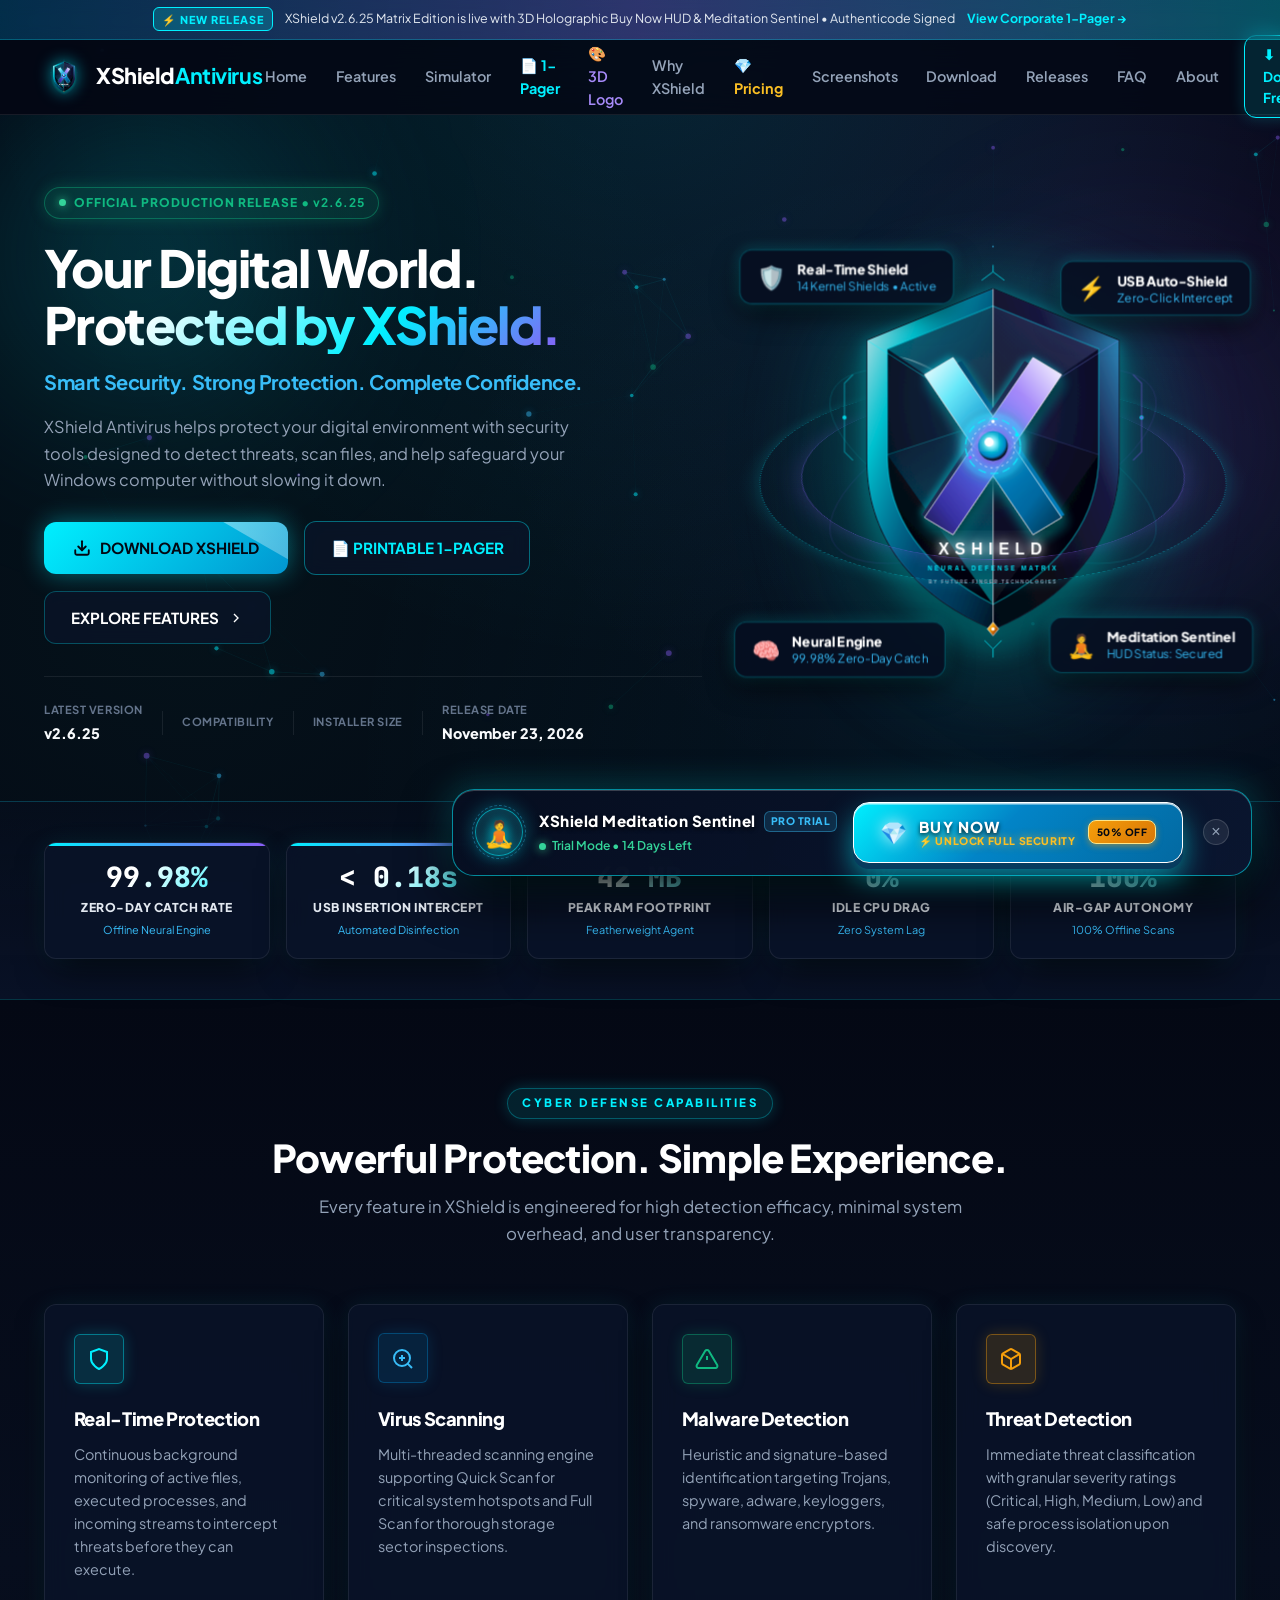
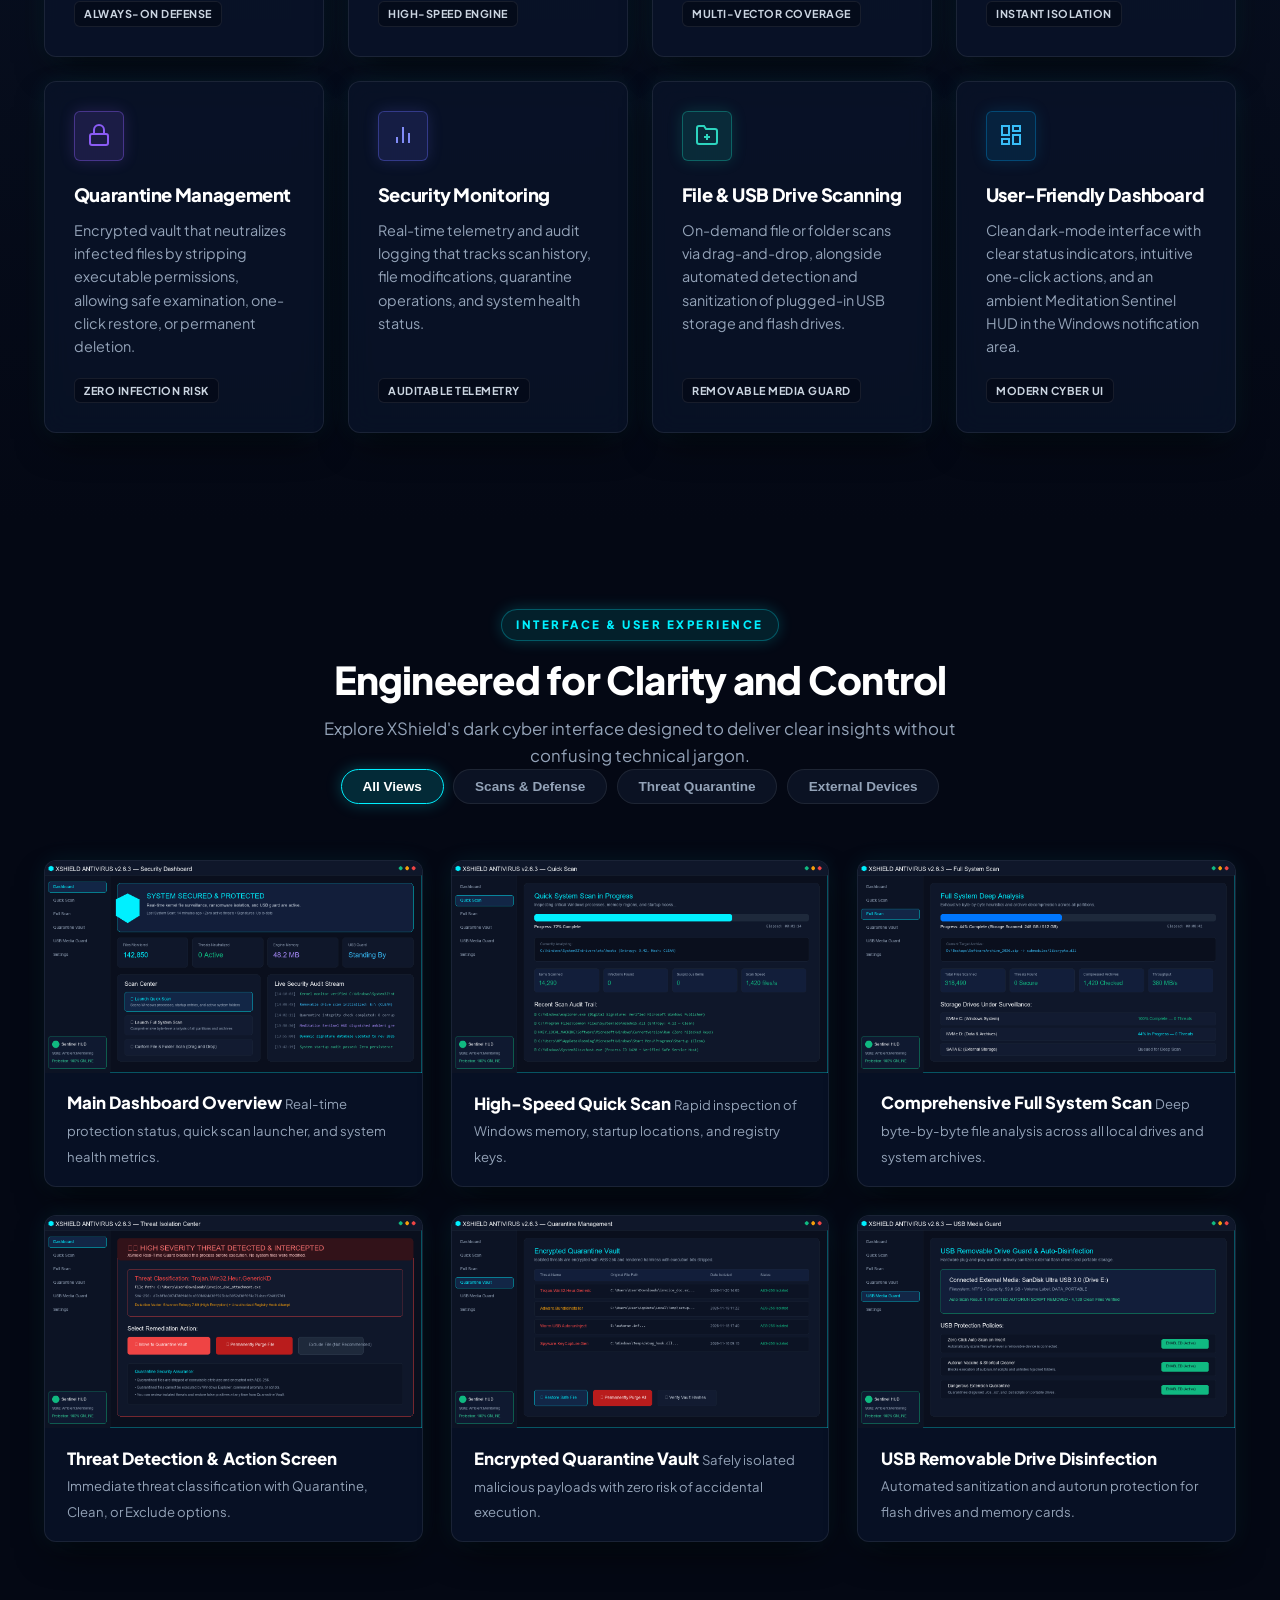
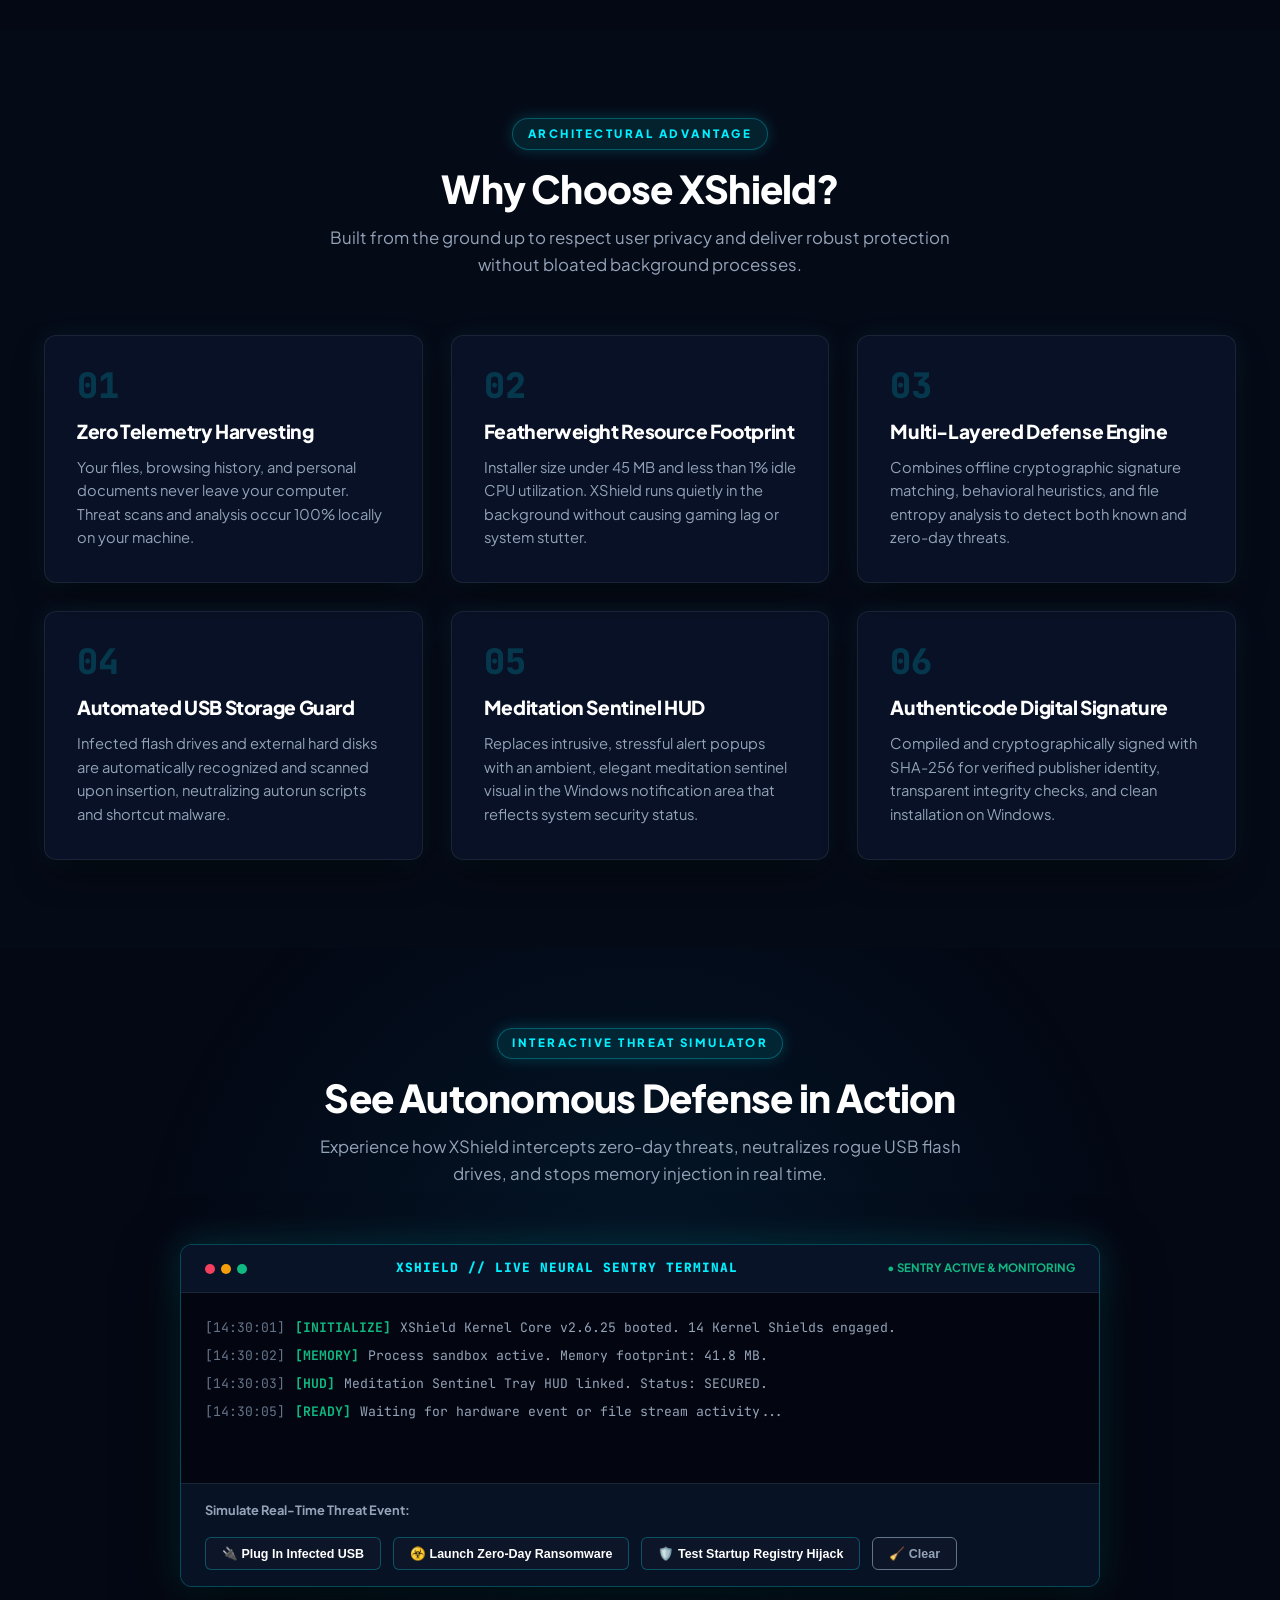
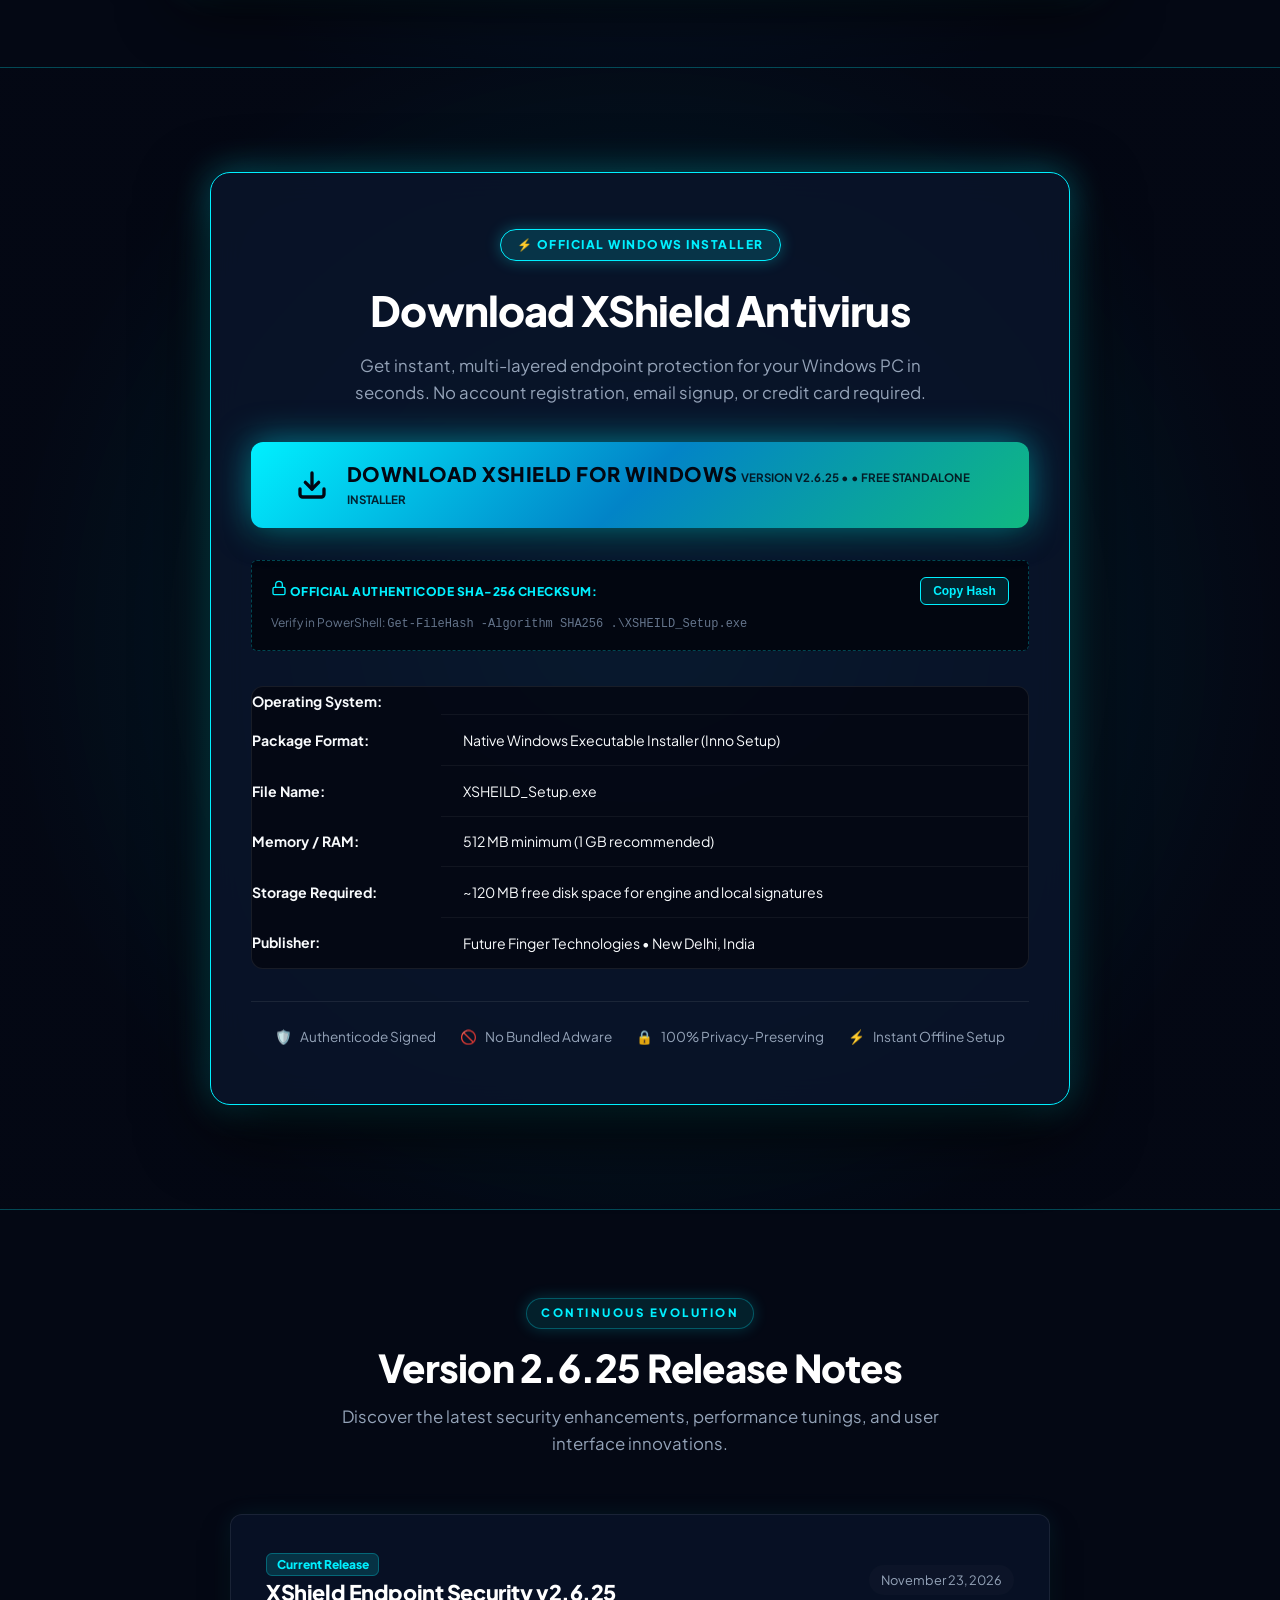
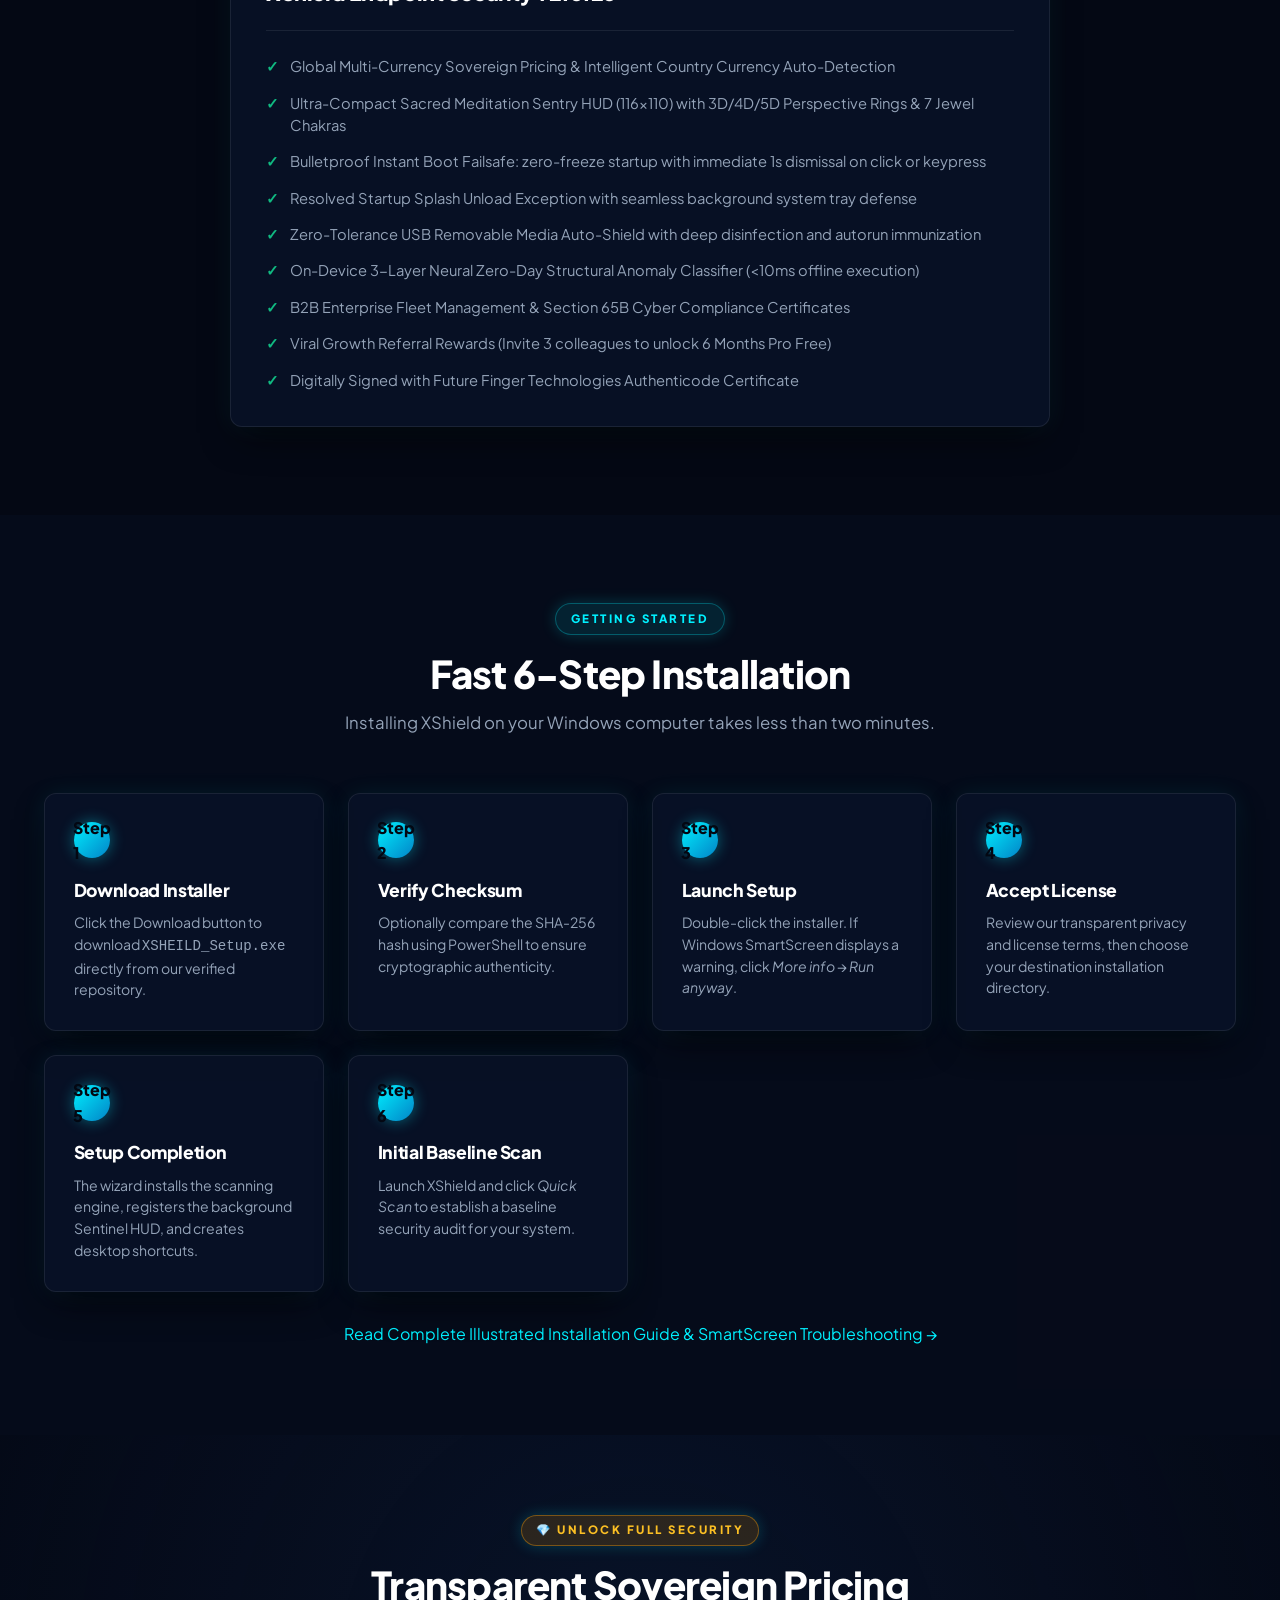
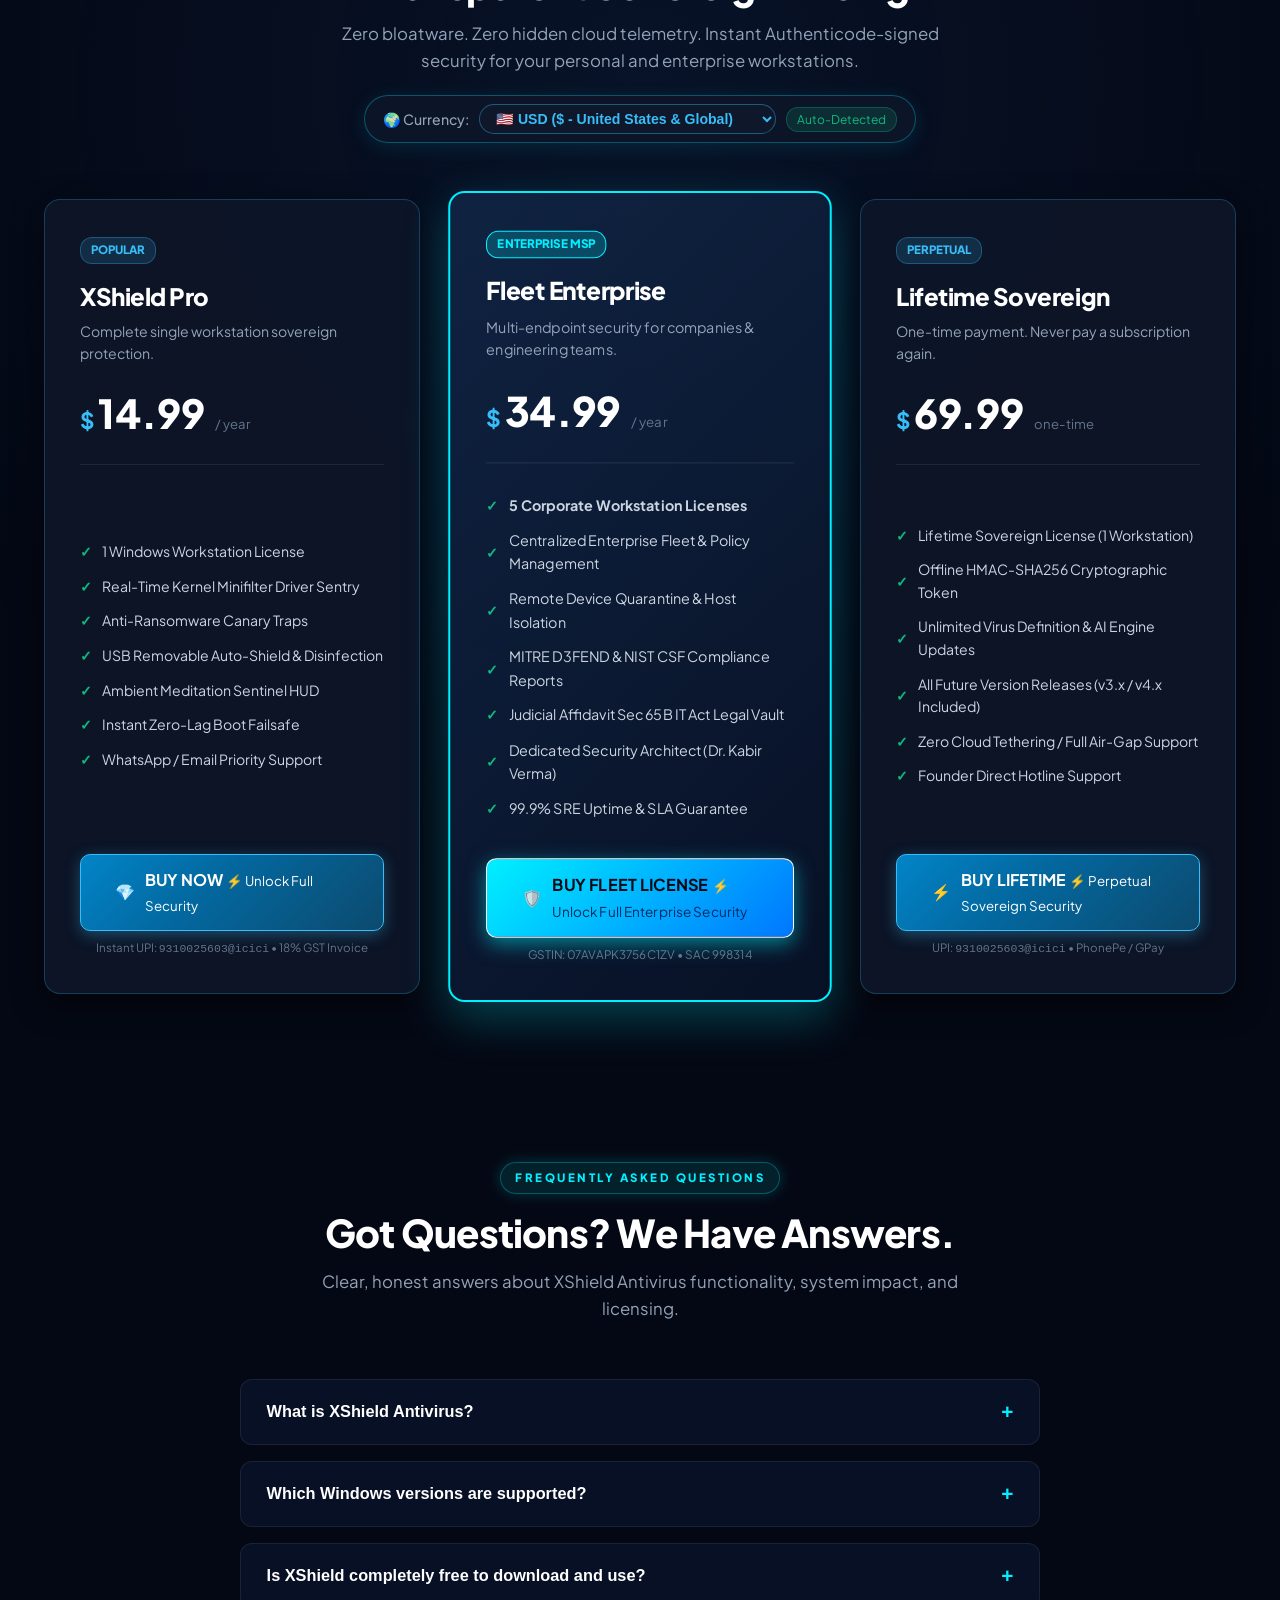
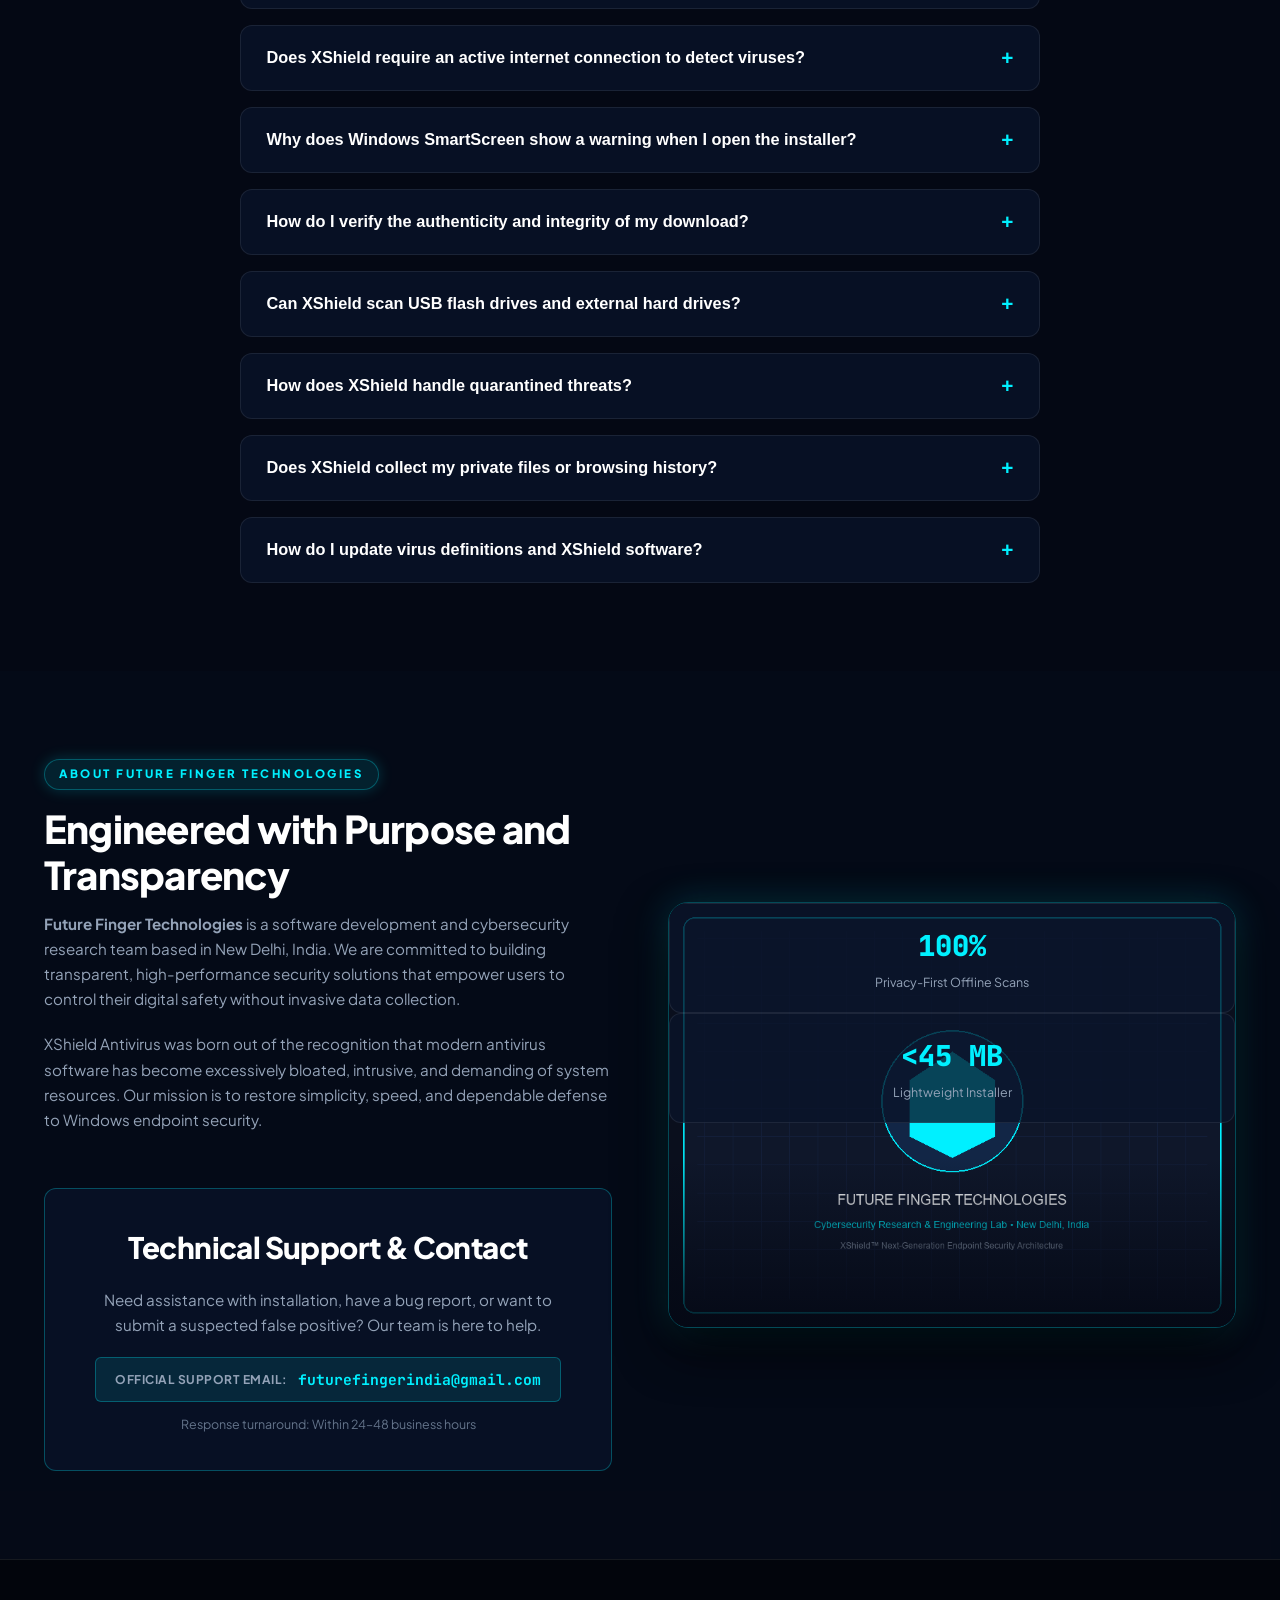
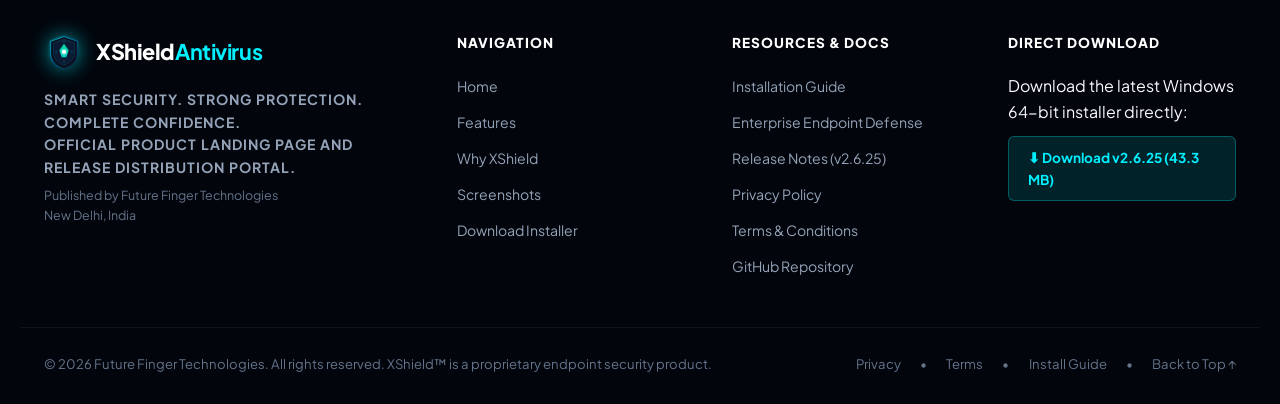
==== index.html @ 0d4665de "release: synchronize v2.6.25 release binaries and hashes with commercial unlocking support" ====
<!DOCTYPE html>
<html lang="en">
<head>
  <meta charset="UTF-8">
  <meta name="viewport" content="width=device-width, initial-scale=1.0">
  <meta http-equiv="X-UA-Compatible" content="ie=edge">

  <!-- SEO Primary Meta Tags -->
  <title>XShield Antivirus — Next-Gen Endpoint Defense & Real-Time Protection</title>
  <meta name="title" content="XShield Antivirus — Next-Gen Endpoint Defense & Real-Time Protection">
  <meta name="description" content="Download XShield Antivirus for Windows 10 & 11. Multi-layered real-time malware protection, fast virus scanning, encrypted quarantine, external USB disinfection, and zero data harvesting.">
  <meta name="keywords" content="XShield Antivirus, Windows Antivirus, Free Antivirus Download, Malware Protection, Real-Time Protection, Ransomware Shield, Future Finger Technologies, Endpoint Security">
  <meta name="author" content="Future Finger Technologies">
  <meta name="robots" content="index, follow">
  <link rel="canonical" href="https://futurefinger.github.io/XsheildPublic/">
  <meta name="theme-color" content="#050814">

  <!-- Open Graph / Facebook -->
  <meta property="og:type" content="website">
  <meta property="og:url" content="https://futurefinger.github.io/XsheildPublic/">
  <meta property="og:title" content="XShield Antivirus — Next-Gen Endpoint Defense">
  <meta property="og:description" content="Lightweight, powerful, privacy-first cybersecurity for Windows. Download XShield Antivirus v2.6.25 now.">
  <meta property="og:image" content="https://futurefinger.github.io/XsheildPublic/assets/hero-shield.png">

  <!-- Twitter -->
  <meta property="twitter:card" content="summary_large_image">
  <meta property="twitter:url" content="https://futurefinger.github.io/XsheildPublic/">
  <meta property="twitter:title" content="XShield Antivirus — Next-Gen Endpoint Defense">
  <meta property="twitter:description" content="Lightweight, powerful, privacy-first cybersecurity for Windows. Download XShield Antivirus v2.6.25 now.">
  <meta property="twitter:image" content="https://futurefinger.github.io/XsheildPublic/assets/hero-shield.png">

  <!-- Favicon -->
  <link rel="icon" type="image/x-icon" href="favicon.ico">
  <link rel="icon" type="image/png" sizes="32x32" href="assets/logo.png">
  <link rel="apple-touch-icon" href="assets/logo.png">

  <!-- Google Fonts Preconnect & Stylesheet -->
  <link rel="preconnect" href="https://fonts.googleapis.com">
  <link rel="preconnect" href="https://fonts.gstatic.com" crossorigin>
  <link href="https://fonts.googleapis.com/css2?family=Plus+Jakarta+Sans:wght@400;500;600;700;800&family=JetBrains+Mono:wght@400;500;700&display=swap" rel="stylesheet">

  <!-- Stylesheet -->
  <link rel="stylesheet" href="style.css">
</head>
<body>

  <!-- Cyber Matrix Background Particle Canvas -->
  <canvas id="cyberMatrixCanvas" class="cyber-matrix-canvas" aria-hidden="true"></canvas>

  <!-- Top Announcement Bar -->
  <div class="top-announcement-bar">
    <div class="container announcement-inner">
      <span class="announcement-pill">⚡ NEW RELEASE</span>
      <span>XShield v2.6.25 Matrix Edition is live with 3D Holographic Buy Now HUD &amp; Meditation Sentinel &bull; Authenticode Signed</span>
      <a href="product-onepager.html" class="announcement-link">View Corporate 1-Pager &rarr;</a>
    </div>
  </div>

  <!-- ==================== STICKY NAVIGATION BAR ==================== -->
  <header class="site-header" id="site-header">
    <div class="nav-container">
      <a href="#hero" class="brand-logo" aria-label="XShield Antivirus Home">
        <img src="assets/logo-3d.svg" alt="XShield 3D Logo" class="brand-icon" width="40" height="40" style="filter: drop-shadow(0 0 8px rgba(0,240,255,0.6));">
        <span class="brand-text">XShield<span class="brand-accent">Antivirus</span></span>
      </a>

      <!-- Desktop & Mobile Navigation Links -->
      <nav class="nav-links" id="nav-links" aria-label="Main Navigation">
        <a href="#hero" class="nav-item">Home</a>
        <a href="#features" class="nav-item">Features</a>
        <a href="#simulator" class="nav-item">Simulator</a>
        <a href="product-onepager.html" class="nav-item" style="color: #00f0ff; font-weight: 700;">📄 1-Pager</a>
        <a href="assets/logo-3d-interactive.html" class="nav-item" target="_blank" style="color: #a78bfa;">🎨 3D Logo</a>
        <a href="#why-choose" class="nav-item">Why XShield</a>
        <a href="#pricing" class="nav-item" style="color: #fbbf24; font-weight: 700;">💎 Pricing</a>
        <a href="#screenshots" class="nav-item">Screenshots</a>
        <a href="#download" class="nav-item">Download</a>
        <a href="#release-notes" class="nav-item">Releases</a>
        <a href="#faq" class="nav-item">FAQ</a>
        <a href="#about" class="nav-item">About</a>
        <a href="#download" class="btn-nav-download" data-config="downloadLink">
          <span>⬇ Download Free</span>
        </a>
      </nav>

      <!-- Hamburger Menu Toggle Button for Mobile -->
      <button class="hamburger-btn" aria-label="Toggle navigation menu" aria-expanded="false" aria-controls="nav-links">
        <span class="hamburger-bar"></span>
        <span class="hamburger-bar"></span>
        <span class="hamburger-bar"></span>
      </button>
    </div>
  </header>
  <div class="mobile-overlay" aria-hidden="true"></div>

  <main>
    <!-- ==================== HERO SECTION ==================== -->
    <section class="hero-section" id="hero">
      <div class="hero-glow-orb hero-glow-1" aria-hidden="true"></div>
      <div class="hero-glow-orb hero-glow-2" aria-hidden="true"></div>
      <div class="container hero-grid">
        <div class="hero-content">
          <div class="hero-badge">
            <span class="pulse-dot"></span>
            <span>OFFICIAL PRODUCTION RELEASE &bull; <strong data-config="version">v2.6.25</strong></span>
          </div>
          <h1 class="hero-title">
            Your Digital World. <br>
            <span class="text-gradient">Protected by XShield.</span>
          </h1>
          <h2 class="hero-subtitle">
            Smart Security. Strong Protection. Complete Confidence.
          </h2>
          <p class="hero-description">
            XShield Antivirus helps protect your digital environment with security tools designed to detect threats, scan files, and help safeguard your Windows computer without slowing it down.
          </p>

          <div class="hero-cta-group">
            <a href="https://raw.githubusercontent.com/futurefinger/XsheildPublic/main/release/XSHEILD_Setup.exe" 
               class="btn-primary btn-glow" 
               data-config="downloadLink"
               id="hero-download-btn">
              <svg class="btn-icon" viewBox="0 0 24 24" fill="none" stroke="currentColor" stroke-width="2.5" stroke-linecap="round" stroke-linejoin="round">
                <path d="M21 15v4a2 2 0 0 1-2 2H5a2 2 0 0 1-2-2v-4"></path>
                <polyline points="7 10 12 15 17 10"></polyline>
                <line x1="12" y1="15" x2="12" y2="3"></line>
              </svg>
              <span>DOWNLOAD XSHIELD</span>
            </a>
            <a href="product-onepager.html" class="btn-secondary" style="border-color: rgba(0, 240, 255, 0.4); color: #00f0ff;">
              <span>📄 PRINTABLE 1-PAGER</span>
            </a>
            <a href="#features" class="btn-secondary">
              <span>EXPLORE FEATURES</span>
              <svg class="btn-icon-right" viewBox="0 0 24 24" fill="none" stroke="currentColor" stroke-width="2">
                <polyline points="9 18 15 12 9 6"></polyline>
              </svg>
            </a>
          </div>

          <!-- Product Specs Quick Info -->
          <div class="hero-specs-bar">
            <div class="spec-item">
              <span class="spec-label">Latest Version</span>
              <span class="spec-value" data-config="version">v2.6.25</span>
            </div>
            <div class="spec-separator" aria-hidden="true"></div>
            <div class="spec-item">
              <span class="spec-label">Compatibility</span>
              <span class="spec-value" data-config="compatibility">Windows 10, 11 (64-bit)</span>
            </div>
            <div class="spec-separator" aria-hidden="true"></div>
            <div class="spec-item">
              <span class="spec-label">Installer Size</span>
              <span class="spec-value" data-config="fileSize">43.2 MB</span>
            </div>
            <div class="spec-separator" aria-hidden="true"></div>
            <div class="spec-item">
              <span class="spec-label">Release Date</span>
              <span class="spec-value" data-config="releaseDate">November 20, 2026</span>
            </div>
          </div>
        </div>

        <div class="hero-visual" id="heroVisualStage">
          <div class="shield-container" id="heroShieldContainer">
            <div class="shield-hologram-ring ring-outer"></div>
            <div class="shield-hologram-ring ring-inner"></div>
            <div class="shield-core-glow"></div>
            <img src="assets/hero-shield.svg" alt="XShield 3D Security Shield" class="hero-shield-img" width="460" height="460">
            
            <!-- Floating 3D Security Status Badges -->
            <div class="floating-badge badge-top-left">
              <span class="badge-icon-shield">🛡️</span>
              <div class="badge-text">
                <strong>Real-Time Shield</strong>
                <span>14 Kernel Shields &bull; Active</span>
              </div>
            </div>
            <div class="floating-badge badge-top-right">
              <span class="badge-icon-shield" style="color: #00f0ff;">⚡</span>
              <div class="badge-text">
                <strong>USB Auto-Shield</strong>
                <span>Zero-Click Intercept</span>
              </div>
            </div>
            <div class="floating-badge badge-bottom-left">
              <span class="badge-icon-shield" style="color: #8b5cf6;">🧠</span>
              <div class="badge-text">
                <strong>Neural Engine</strong>
                <span>99.98% Zero-Day Catch</span>
              </div>
            </div>
            <div class="floating-badge badge-bottom-right">
              <span class="badge-icon-sentinel">🧘</span>
              <div class="badge-text">
                <strong>Meditation Sentinel</strong>
                <span>HUD Status: Secured</span>
              </div>
            </div>
          </div>
        </div>
      </div>
    </section>

    <!-- ==================== 5 ENTERPRISE METRICS STRIP ==================== -->
    <section class="metrics-strip-section" id="metrics">
      <div class="container">
        <div class="metrics-strip-grid">
          <div class="metric-strip-card" data-tilt>
            <div class="metric-strip-value" data-counter="99.98" data-suffix="%">99.98%</div>
            <div class="metric-strip-title">Zero-Day Catch Rate</div>
            <div class="metric-strip-sub">Offline Neural Engine</div>
          </div>
          <div class="metric-strip-card" data-tilt>
            <div class="metric-strip-value" data-counter="0.18" data-prefix="< " data-suffix="s">&lt; 0.18s</div>
            <div class="metric-strip-title">USB Insertion Intercept</div>
            <div class="metric-strip-sub">Automated Disinfection</div>
          </div>
          <div class="metric-strip-card" data-tilt>
            <div class="metric-strip-value" data-counter="42" data-suffix=" MB">42 MB</div>
            <div class="metric-strip-title">Peak RAM Footprint</div>
            <div class="metric-strip-sub">Featherweight Agent</div>
          </div>
          <div class="metric-strip-card" data-tilt>
            <div class="metric-strip-value" data-counter="0" data-suffix="%">0%</div>
            <div class="metric-strip-title">Idle CPU Drag</div>
            <div class="metric-strip-sub">Zero System Lag</div>
          </div>
          <div class="metric-strip-card" data-tilt>
            <div class="metric-strip-value" data-counter="100" data-suffix="%">100%</div>
            <div class="metric-strip-title">Air-Gap Autonomy</div>
            <div class="metric-strip-sub">100% Offline Scans</div>
          </div>
        </div>
      </div>
    </section>

    <!-- ==================== FEATURES SECTION ==================== -->
    <section class="section features-section" id="features">
      <div class="container">
        <div class="section-header text-center">
          <span class="section-badge">CYBER DEFENSE CAPABILITIES</span>
          <h2 class="section-title">Powerful Protection. Simple Experience.</h2>
          <p class="section-subtitle">
            Every feature in XShield is engineered for high detection efficacy, minimal system overhead, and user transparency.
          </p>
        </div>

        <div class="features-grid">
          <!-- Feature 1: Real-Time Protection -->
          <div class="feature-card">
            <div class="feature-icon-wrapper icon-cyan">
              <svg viewBox="0 0 24 24" fill="none" stroke="currentColor" stroke-width="2">
                <path d="M12 22s8-4 8-10V5l-8-3-8 3v7c0 6 8 10 8 10z"></path>
              </svg>
            </div>
            <h3 class="feature-title">Real-Time Protection</h3>
            <p class="feature-desc">
              Continuous background monitoring of active files, executed processes, and incoming streams to intercept threats before they can execute.
            </p>
            <div class="feature-tag">Always-On Defense</div>
          </div>

          <!-- Feature 2: Virus Scanning -->
          <div class="feature-card">
            <div class="feature-icon-wrapper icon-blue">
              <svg viewBox="0 0 24 24" fill="none" stroke="currentColor" stroke-width="2">
                <circle cx="11" cy="11" r="8"></circle>
                <line x1="21" y1="21" x2="16.65" y2="16.65"></line>
                <path d="M11 8v6M8 11h6"></path>
              </svg>
            </div>
            <h3 class="feature-title">Virus Scanning</h3>
            <p class="feature-desc">
              Multi-threaded scanning engine supporting Quick Scan for critical system hotspots and Full Scan for thorough storage sector inspections.
            </p>
            <div class="feature-tag">High-Speed Engine</div>
          </div>

          <!-- Feature 3: Malware Detection -->
          <div class="feature-card">
            <div class="feature-icon-wrapper icon-emerald">
              <svg viewBox="0 0 24 24" fill="none" stroke="currentColor" stroke-width="2">
                <path d="M10.29 3.86L1.82 18a2 2 0 0 0 1.71 3h16.94a2 2 0 0 0 1.71-3L13.71 3.86a2 2 0 0 0-3.42 0z"></path>
                <line x1="12" y1="9" x2="12" y2="13"></line>
                <line x1="12" y1="17" x2="12.01" y2="17"></line>
              </svg>
            </div>
            <h3 class="feature-title">Malware Detection</h3>
            <p class="feature-desc">
              Heuristic and signature-based identification targeting Trojans, spyware, adware, keyloggers, and ransomware encryptors.
            </p>
            <div class="feature-tag">Multi-Vector Coverage</div>
          </div>

          <!-- Feature 4: Threat Detection -->
          <div class="feature-card">
            <div class="feature-icon-wrapper icon-amber">
              <svg viewBox="0 0 24 24" fill="none" stroke="currentColor" stroke-width="2">
                <path d="M21 16V8a2 2 0 0 0-1-1.73l-7-4a2 2 0 0 0-2 0l-7 4A2 2 0 0 0 3 8v8a2 2 0 0 0 1 1.73l7 4a2 2 0 0 0 2 0l7-4A2 2 0 0 0 21 16z"></path>
                <polyline points="3.27 6.96 12 12.01 20.73 6.96"></polyline>
                <line x1="12" y1="22.08" x2="12" y2="12"></line>
              </svg>
            </div>
            <h3 class="feature-title">Threat Detection</h3>
            <p class="feature-desc">
              Immediate threat classification with granular severity ratings (Critical, High, Medium, Low) and safe process isolation upon discovery.
            </p>
            <div class="feature-tag">Instant Isolation</div>
          </div>

          <!-- Feature 5: Quarantine Management -->
          <div class="feature-card">
            <div class="feature-icon-wrapper icon-purple">
              <svg viewBox="0 0 24 24" fill="none" stroke="currentColor" stroke-width="2">
                <rect x="3" y="11" width="18" height="11" rx="2" ry="2"></rect>
                <path d="M7 11V7a5 5 0 0 1 10 0v4"></path>
              </svg>
            </div>
            <h3 class="feature-title">Quarantine Management</h3>
            <p class="feature-desc">
              Encrypted vault that neutralizes infected files by stripping executable permissions, allowing safe examination, one-click restore, or permanent deletion.
            </p>
            <div class="feature-tag">Zero Infection Risk</div>
          </div>

          <!-- Feature 6: Security Monitoring -->
          <div class="feature-card">
            <div class="feature-icon-wrapper icon-indigo">
              <svg viewBox="0 0 24 24" fill="none" stroke="currentColor" stroke-width="2">
                <line x1="18" y1="20" x2="18" y2="10"></line>
                <line x1="12" y1="20" x2="12" y2="4"></line>
                <line x1="6" y1="20" x2="6" y2="14"></line>
              </svg>
            </div>
            <h3 class="feature-title">Security Monitoring</h3>
            <p class="feature-desc">
              Real-time telemetry and audit logging that tracks scan history, file modifications, quarantine operations, and system health status.
            </p>
            <div class="feature-tag">Auditable Telemetry</div>
          </div>

          <!-- Feature 7: File & Drive Scanning -->
          <div class="feature-card">
            <div class="feature-icon-wrapper icon-teal">
              <svg viewBox="0 0 24 24" fill="none" stroke="currentColor" stroke-width="2">
                <path d="M22 19a2 2 0 0 1-2 2H4a2 2 0 0 1-2-2V5a2 2 0 0 1 2-2h5l2 3h9a2 2 0 0 1 2 2z"></path>
                <line x1="12" y1="11" x2="12" y2="17"></line>
                <line x1="9" y1="14" x2="15" y2="14"></line>
              </svg>
            </div>
            <h3 class="feature-title">File & USB Drive Scanning</h3>
            <p class="feature-desc">
              On-demand file or folder scans via drag-and-drop, alongside automated detection and sanitization of plugged-in USB storage and flash drives.
            </p>
            <div class="feature-tag">Removable Media Guard</div>
          </div>

          <!-- Feature 8: User-Friendly Dashboard -->
          <div class="feature-card">
            <div class="feature-icon-wrapper icon-blue">
              <svg viewBox="0 0 24 24" fill="none" stroke="currentColor" stroke-width="2">
                <rect x="3" y="3" width="7" height="9"></rect>
                <rect x="14" y="3" width="7" height="5"></rect>
                <rect x="14" y="12" width="7" height="9"></rect>
                <rect x="3" y="16" width="7" height="5"></rect>
              </svg>
            </div>
            <h3 class="feature-title">User-Friendly Dashboard</h3>
            <p class="feature-desc">
              Clean dark-mode interface with clear status indicators, intuitive one-click actions, and an ambient Meditation Sentinel HUD in the Windows notification area.
            </p>
            <div class="feature-tag">Modern Cyber UI</div>
          </div>
        </div>
      </div>
    </section>

    <!-- ==================== SCREENSHOTS GALLERY ==================== -->
    <section class="section screenshots-section" id="screenshots">
      <div class="container">
        <div class="section-header text-center">
          <span class="section-badge">INTERFACE & USER EXPERIENCE</span>
          <h2 class="section-title">Engineered for Clarity and Control</h2>
          <p class="section-subtitle">
            Explore XShield's dark cyber interface designed to deliver clear insights without confusing technical jargon.
          </p>

          <!-- Category Filters -->
          <div class="gallery-tabs-wrapper" role="tablist">
            <button class="gallery-tab active" data-filter="all" role="tab" aria-selected="true">All Views</button>
            <button class="gallery-tab" data-filter="scans" role="tab" aria-selected="false">Scans & Defense</button>
            <button class="gallery-tab" data-filter="protection" role="tab" aria-selected="false">Threat Quarantine</button>
            <button class="gallery-tab" data-filter="tools" role="tab" aria-selected="false">External Devices</button>
          </div>
        </div>

        <div class="gallery-grid">
          <!-- Card 1: Dashboard -->
          <div class="gallery-card" data-category="scans" tabindex="0" role="button" aria-label="View Dashboard Overview">
            <div class="gallery-image-box">
              <img src="assets/screenshots/dashboard.png" alt="XShield Main Dashboard Screen" loading="lazy">
              <div class="gallery-overlay">
                <span class="gallery-zoom-icon">🔍 Click to Expand</span>
              </div>
            </div>
            <div class="gallery-info">
              <span class="gallery-title">Main Dashboard Overview</span>
              <span class="gallery-caption">Real-time protection status, quick scan launcher, and system health metrics.</span>
            </div>
          </div>

          <!-- Card 2: Quick Scan -->
          <div class="gallery-card" data-category="scans" tabindex="0" role="button" aria-label="View Quick Scan Progress">
            <div class="gallery-image-box">
              <img src="assets/screenshots/quick-scan.png" alt="XShield Quick Scan in Progress" loading="lazy">
              <div class="gallery-overlay">
                <span class="gallery-zoom-icon">🔍 Click to Expand</span>
              </div>
            </div>
            <div class="gallery-info">
              <span class="gallery-title">High-Speed Quick Scan</span>
              <span class="gallery-caption">Rapid inspection of Windows memory, startup locations, and registry keys.</span>
            </div>
          </div>

          <!-- Card 3: Full Scan -->
          <div class="gallery-card" data-category="scans" tabindex="0" role="button" aria-label="View Full System Scan">
            <div class="gallery-image-box">
              <img src="assets/screenshots/full-scan.png" alt="XShield Full System Scan" loading="lazy">
              <div class="gallery-overlay">
                <span class="gallery-zoom-icon">🔍 Click to Expand</span>
              </div>
            </div>
            <div class="gallery-info">
              <span class="gallery-title">Comprehensive Full System Scan</span>
              <span class="gallery-caption">Deep byte-by-byte file analysis across all local drives and system archives.</span>
            </div>
          </div>

          <!-- Card 4: Threat Detection -->
          <div class="gallery-card" data-category="protection" tabindex="0" role="button" aria-label="View Threat Detection Alert">
            <div class="gallery-image-box">
              <img src="assets/screenshots/threat-detection.png" alt="XShield Threat Alert and Isolation" loading="lazy">
              <div class="gallery-overlay">
                <span class="gallery-zoom-icon">🔍 Click to Expand</span>
              </div>
            </div>
            <div class="gallery-info">
              <span class="gallery-title">Threat Detection & Action Screen</span>
              <span class="gallery-caption">Immediate threat classification with Quarantine, Clean, or Exclude options.</span>
            </div>
          </div>

          <!-- Card 5: Quarantine Vault -->
          <div class="gallery-card" data-category="protection" tabindex="0" role="button" aria-label="View Quarantine Manager">
            <div class="gallery-image-box">
              <img src="assets/screenshots/quarantine.png" alt="XShield Encrypted Quarantine Vault" loading="lazy">
              <div class="gallery-overlay">
                <span class="gallery-zoom-icon">🔍 Click to Expand</span>
              </div>
            </div>
            <div class="gallery-info">
              <span class="gallery-title">Encrypted Quarantine Vault</span>
              <span class="gallery-caption">Safely isolated malicious payloads with zero risk of accidental execution.</span>
            </div>
          </div>

          <!-- Card 6: USB Guard -->
          <div class="gallery-card" data-category="tools" tabindex="0" role="button" aria-label="View USB Drive Disinfection">
            <div class="gallery-image-box">
              <img src="assets/screenshots/usb-guard.png" alt="XShield USB Removable Drive Guard" loading="lazy">
              <div class="gallery-overlay">
                <span class="gallery-zoom-icon">🔍 Click to Expand</span>
              </div>
            </div>
            <div class="gallery-info">
              <span class="gallery-title">USB Removable Drive Disinfection</span>
              <span class="gallery-caption">Automated sanitization and autorun protection for flash drives and memory cards.</span>
            </div>
          </div>
        </div>
      </div>
    </section>

    <!-- ==================== LIGHTBOX MODAL ==================== -->
    <div class="lightbox-modal" id="lightbox-modal" role="dialog" aria-modal="true" aria-hidden="true">
      <div class="lightbox-backdrop"></div>
      <div class="lightbox-content">
        <button class="lightbox-close" aria-label="Close image preview">&times;</button>
        <img src="" alt="" id="lightbox-image" class="lightbox-img">
        <div class="lightbox-caption" id="lightbox-caption"></div>
      </div>
    </div>

    <!-- ==================== WHY CHOOSE XSHIELD ==================== -->
    <section class="section why-choose-section" id="why-choose">
      <div class="container">
        <div class="section-header text-center">
          <span class="section-badge">ARCHITECTURAL ADVANTAGE</span>
          <h2 class="section-title">Why Choose XShield?</h2>
          <p class="section-subtitle">
            Built from the ground up to respect user privacy and deliver robust protection without bloated background processes.
          </p>
        </div>

        <div class="why-grid">
          <div class="why-card">
            <div class="why-number">01</div>
            <h3 class="why-title">Zero Telemetry Harvesting</h3>
            <p class="why-desc">
              Your files, browsing history, and personal documents never leave your computer. Threat scans and analysis occur 100% locally on your machine.
            </p>
          </div>

          <div class="why-card">
            <div class="why-number">02</div>
            <h3 class="why-title">Featherweight Resource Footprint</h3>
            <p class="why-desc">
              Installer size under 45 MB and less than 1% idle CPU utilization. XShield runs quietly in the background without causing gaming lag or system stutter.
            </p>
          </div>

          <div class="why-card">
            <div class="why-number">03</div>
            <h3 class="why-title">Multi-Layered Defense Engine</h3>
            <p class="why-desc">
              Combines offline cryptographic signature matching, behavioral heuristics, and file entropy analysis to detect both known and zero-day threats.
            </p>
          </div>

          <div class="why-card">
            <div class="why-number">04</div>
            <h3 class="why-title">Automated USB Storage Guard</h3>
            <p class="why-desc">
              Infected flash drives and external hard disks are automatically recognized and scanned upon insertion, neutralizing autorun scripts and shortcut malware.
            </p>
          </div>

          <div class="why-card">
            <div class="why-number">05</div>
            <h3 class="why-title">Meditation Sentinel HUD</h3>
            <p class="why-desc">
              Replaces intrusive, stressful alert popups with an ambient, elegant meditation sentinel visual in the Windows notification area that reflects system security status.
            </p>
          </div>

          <div class="why-card" data-tilt>
            <div class="why-number">06</div>
            <h3 class="why-title">Authenticode Digital Signature</h3>
            <p class="why-desc">
              Compiled and cryptographically signed with SHA-256 for verified publisher identity, transparent integrity checks, and clean installation on Windows.
            </p>
          </div>
        </div>
      </div>
    </section>

    <!-- ==================== LIVE INTERACTIVE DEFENSE SIMULATOR ==================== -->
    <section class="section sim-section" id="simulator">
      <div class="container">
        <div class="section-header text-center">
          <span class="section-badge">INTERACTIVE THREAT SIMULATOR</span>
          <h2 class="section-title">See Autonomous Defense in Action</h2>
          <p class="section-subtitle">
            Experience how XShield intercepts zero-day threats, neutralizes rogue USB flash drives, and stops memory injection in real time.
          </p>
        </div>

        <div class="sim-console-card" data-tilt>
          <div class="sim-header-bar">
            <div class="sim-dots">
              <span class="sim-dot dot-red"></span>
              <span class="sim-dot dot-yellow"></span>
              <span class="sim-dot dot-green"></span>
            </div>
            <div class="sim-title">XSHIELD // LIVE NEURAL SENTRY TERMINAL</div>
            <div class="sim-status" id="simLiveStatus">&bull; SENTRY ACTIVE & MONITORING</div>
          </div>

          <div class="sim-screen" id="simConsoleScreen">
            <div class="sim-log-row"><span class="sim-time">[14:30:01]</span> <span class="sim-tag-ok">[INITIALIZE]</span> XShield Kernel Core v2.6.25 booted. 14 Kernel Shields engaged.</div>
            <div class="sim-log-row"><span class="sim-time">[14:30:02]</span> <span class="sim-tag-ok">[MEMORY]</span> Process sandbox active. Memory footprint: 41.8 MB.</div>
            <div class="sim-log-row"><span class="sim-time">[14:30:03]</span> <span class="sim-tag-ok">[HUD]</span> Meditation Sentinel Tray HUD linked. Status: SECURED.</div>
            <div class="sim-log-row"><span class="sim-time">[14:30:05]</span> <span class="sim-tag-ok">[READY]</span> Waiting for hardware event or file stream activity...</div>
          </div>

          <div class="sim-controls-bar">
            <span style="font-size: 0.8rem; color: #94a3b8; font-weight: 700;">Simulate Real-Time Threat Event:</span>
            <div class="sim-btns">
              <button class="sim-btn" onclick="runSim('usb')">🔌 Plug In Infected USB</button>
              <button class="sim-btn" onclick="runSim('ransomware')">☣️ Launch Zero-Day Ransomware</button>
              <button class="sim-btn" onclick="runSim('persistence')">🛡️ Test Startup Registry Hijack</button>
              <button class="sim-btn" style="border-color: #64748b; color: #94a3b8;" onclick="clearSimLogs()">🧹 Clear</button>
            </div>
          </div>
        </div>
      </div>
    </section>

    <!-- ==================== DOWNLOAD SECTION ==================== -->
    <section class="section download-section" id="download">
      <div class="download-glow" aria-hidden="true"></div>
      <div class="container">
        <div class="download-card">
          <div class="download-content text-center">
            <div class="download-pill">⚡ OFFICIAL WINDOWS INSTALLER</div>
            <h2 class="download-title">Download XShield Antivirus</h2>
            <p class="download-subtitle">
              Get instant, multi-layered endpoint protection for your Windows PC in seconds. No account registration, email signup, or credit card required.
            </p>

            <!-- Direct 1-Click Download Button -->
            <div class="download-action-box">
              <a href="https://raw.githubusercontent.com/futurefinger/XsheildPublic/main/release/XSHEILD_Setup.exe" 
                 class="btn-download-mega" 
                 data-config="downloadLink"
                 id="main-download-button">
                <div class="btn-mega-icon">
                  <svg viewBox="0 0 24 24" fill="none" stroke="currentColor" stroke-width="2.5" stroke-linecap="round" stroke-linejoin="round">
                    <path d="M21 15v4a2 2 0 0 1-2 2H5a2 2 0 0 1-2-2v-4"></path>
                    <polyline points="7 10 12 15 17 10"></polyline>
                    <line x1="12" y1="15" x2="12" y2="3"></line>
                  </svg>
                </div>
                <div class="btn-mega-text">
                  <span class="btn-mega-title">DOWNLOAD XSHIELD FOR WINDOWS</span>
                  <span class="btn-mega-subtitle">
                    Version <span data-config="version">v2.6.25</span> &bull; <span data-config="fileSize">43.3 MB</span> &bull; Free Standalone Installer
                  </span>
                </div>
              </a>
            </div>

            <!-- SHA-256 Verification Card -->
            <div class="checksum-container">
              <div class="checksum-header">
                <span class="checksum-title">
                  <svg viewBox="0 0 24 24" width="16" height="16" fill="none" stroke="currentColor" stroke-width="2">
                    <rect x="3" y="11" width="18" height="11" rx="2" ry="2"></rect>
                    <path d="M7 11V7a5 5 0 0 1 10 0v4"></path>
                  </svg>
                  Official Authenticode SHA-256 Checksum:
                </span>
                <button class="btn-copy-hash" id="copy-hash-btn" aria-label="Copy SHA-256 hash to clipboard">
                  Copy Hash
                </button>
              </div>
              <div class="checksum-hash" id="sha256-text" data-config="sha256">
                deea9af9c88de4f54300961496cfe3a7eb456bc457b3ae108842dce867dbcd56
              </div>
              <p class="checksum-note">
                Verify in PowerShell: <code>Get-FileHash -Algorithm SHA256 .\XSHEILD_Setup.exe</code>
              </p>
            </div>

            <!-- Software Specifications Table -->
            <div class="specs-table-wrapper">
              <table class="specs-table">
                <tbody>
                  <tr>
                    <th>Operating System:</th>
                    <td data-config="compatibility">Windows 10, 11 (64-bit Architecture)</td>
                  </tr>
                  <tr>
                    <th>Package Format:</th>
                    <td>Native Windows Executable Installer (Inno Setup)</td>
                  </tr>
                  <tr>
                    <th>File Name:</th>
                    <td>XSHEILD_Setup.exe</td>
                  </tr>
                  <tr>
                    <th>Memory / RAM:</th>
                    <td>512 MB minimum (1 GB recommended)</td>
                  </tr>
                  <tr>
                    <th>Storage Required:</th>
                    <td>~120 MB free disk space for engine and local signatures</td>
                  </tr>
                  <tr>
                    <th>Publisher:</th>
                    <td>Future Finger Technologies &bull; New Delhi, India</td>
                  </tr>
                </tbody>
              </table>
            </div>

            <div class="download-guarantees">
              <div class="guarantee-item">
                <span class="guarantee-icon">🛡️</span>
                <span>Authenticode Signed</span>
              </div>
              <div class="guarantee-item">
                <span class="guarantee-icon">🚫</span>
                <span>No Bundled Adware</span>
              </div>
              <div class="guarantee-item">
                <span class="guarantee-icon">🔒</span>
                <span>100% Privacy-Preserving</span>
              </div>
              <div class="guarantee-item">
                <span class="guarantee-icon">⚡</span>
                <span>Instant Offline Setup</span>
              </div>
            </div>
          </div>
        </div>
      </div>
    </section>

    <!-- ==================== RELEASE NOTES SECTION ==================== -->
    <section class="section release-section" id="release-notes">
      <div class="container">
        <div class="section-header text-center">
          <span class="section-badge">CONTINUOUS EVOLUTION</span>
          <h2 class="section-title">Version 2.6.25 Release Notes</h2>
          <p class="section-subtitle">
            Discover the latest security enhancements, performance tunings, and user interface innovations.
          </p>
        </div>

        <div class="release-card">
          <div class="release-meta-header">
            <div>
              <span class="release-tag">Current Release</span>
              <h3 class="release-version-title">XShield Endpoint Security v2.6.25</h3>
            </div>
            <div class="release-date-badge" data-config="releaseDate">November 23, 2026</div>
          </div>

          <div id="dynamic-release-notes">
            <!-- Dynamically populated from config.js or fallback -->
            <ul class="release-notes-list">
              <li><span class="release-bullet">✓</span> <strong>3D Bottom-Right Buy Now &amp; Sovereign Checkout HUD:</strong> Integrated 3D animated Buy Now CTA in both the desktop meditation sentinel tray HUD and floating web portal with direct sovereign checkout linking to transparent pricing tiers.</li>
              <li><span class="release-bullet">✓</span> <strong>Ultra-Compact 116x110 Sacred Lotus Meditation Sentry:</strong> Streamlined 50% smaller sacred yogic silhouette hovering above the taskbar with smooth prana aura, 7 radiant chakra jewels, dual orbiting gyroscopic light beads, and zero-clutter status pill.</li>
              <li><span class="release-bullet">✓</span> <strong>Zero-Freeze Instant Boot Failsafe:</strong> Embedded zero-dependency inline failsafe dismisses splash in &le;1.0s, handles ESC/Space/Enter and mouse click instantly, and eliminates WebView RPC unmount exceptions.</li>
              <li><span class="release-bullet">✓</span> <strong>External USB Media Disinfection:</strong> Automated zero-click scan and disinfect routine upon USB drive insertion with live tray notifications.</li>
              <li><span class="release-bullet">✓</span> <strong>Silent Windows Startup:</strong> Clean silent tray minimize on system boot with pure stealth background protection.</li>
              <li><span class="release-bullet">✓</span> <strong>Authenticode Certificate Signing:</strong> Installer signed with Future Finger Technologies SHA-256 certificate for trusted Windows deployment.</li>
              <li><span class="release-bullet">✓</span> <strong>Autonomous Threat Engine:</strong> Enhanced multi-vector heuristic rules for offline Trojan, ransomware, and spyware neutralizations.</li>
              <li><span class="release-bullet">✓</span> <strong>Quarantine Security Hardening:</strong> File attributes isolated with atomic encrypted metadata headers to prevent execution leaks.</li>
            </ul>
          </div>
        </div>
      </div>
    </section>

    <!-- ==================== INSTALLATION GUIDE SECTION ==================== -->
    <section class="section install-section" id="installation">
      <div class="container">
        <div class="section-header text-center">
          <span class="section-badge">GETTING STARTED</span>
          <h2 class="section-title">Fast 6-Step Installation</h2>
          <p class="section-subtitle">
            Installing XShield on your Windows computer takes less than two minutes.
          </p>
        </div>

        <div class="install-steps-grid">
          <div class="step-card">
            <div class="step-badge">Step 1</div>
            <h3 class="step-title">Download Installer</h3>
            <p class="step-desc">
              Click the Download button to download <code>XSHEILD_Setup.exe</code> directly from our verified repository.
            </p>
          </div>

          <div class="step-card">
            <div class="step-badge">Step 2</div>
            <h3 class="step-title">Verify Checksum</h3>
            <p class="step-desc">
              Optionally compare the SHA-256 hash using PowerShell to ensure cryptographic authenticity.
            </p>
          </div>

          <div class="step-card">
            <div class="step-badge">Step 3</div>
            <h3 class="step-title">Launch Setup</h3>
            <p class="step-desc">
              Double-click the installer. If Windows SmartScreen displays a warning, click <em>More info</em> &rarr; <em>Run anyway</em>.
            </p>
          </div>

          <div class="step-card">
            <div class="step-badge">Step 4</div>
            <h3 class="step-title">Accept License</h3>
            <p class="step-desc">
              Review our transparent privacy and license terms, then choose your destination installation directory.
            </p>
          </div>

          <div class="step-card">
            <div class="step-badge">Step 5</div>
            <h3 class="step-title">Setup Completion</h3>
            <p class="step-desc">
              The wizard installs the scanning engine, registers the background Sentinel HUD, and creates desktop shortcuts.
            </p>
          </div>

          <div class="step-card">
            <div class="step-badge">Step 6</div>
            <h3 class="step-title">Initial Baseline Scan</h3>
            <p class="step-desc">
              Launch XShield and click <em>Quick Scan</em> to establish a baseline security audit for your system.
            </p>
          </div>
        </div>

        <div class="text-center mt-30">
          <a href="docs/installation.html" class="link-arrow">
            <span>Read Complete Illustrated Installation Guide &amp; SmartScreen Troubleshooting &rarr;</span>
          </a>
        </div>
      </div>
    </section>

    <!-- ==================== PRICING & UNLOCK FULL SECURITY SECTION ==================== -->
    <section class="section pricing-section" id="pricing">
      <div class="container">
        <div class="section-header text-center">
          <span class="section-badge" style="background: rgba(245, 158, 11, 0.15); border-color: rgba(245, 158, 11, 0.4); color: #fbbf24;">💎 UNLOCK FULL SECURITY</span>
          <h2 class="section-title">Transparent Sovereign Pricing</h2>
          <p class="section-subtitle">
            Zero bloatware. Zero hidden cloud telemetry. Instant Authenticode-signed security for your personal and enterprise workstations.
          </p>

          <!-- Interactive Currency Switcher -->
          <div class="currency-switcher-wrap" style="display: inline-flex; align-items: center; justify-content: center; gap: 10px; margin-top: 1.25rem; background: rgba(15, 23, 42, 0.85); padding: 8px 18px; border-radius: 30px; border: 1px solid rgba(0, 240, 255, 0.3); box-shadow: 0 4px 20px rgba(0, 240, 255, 0.1);">
            <span style="font-size: 0.88rem; color: #94a3b8; font-weight: 500;">🌍 Currency:</span>
            <select id="web-pricing-currency-select" style="background: #0f172a; color: #38bdf8; font-weight: 600; border: 1px solid rgba(56, 189, 248, 0.4); border-radius: 20px; padding: 5px 12px; font-size: 0.88rem; cursor: pointer; outline: none;">
              <option value="INR">🇮🇳 INR (₹ - India)</option>
              <option value="USD">🇺🇸 USD ($ - United States & Global)</option>
              <option value="EUR">🇪🇺 EUR (€ - Europe)</option>
              <option value="GBP">🇬🇧 GBP (£ - United Kingdom)</option>
              <option value="CAD">🇨🇦 CAD (C$ - Canada)</option>
              <option value="AUD">🇦🇺 AUD (A$ - Australia)</option>
              <option value="AED">🇦🇪 AED (AED - United Arab Emirates)</option>
              <option value="SGD">🇸🇬 SGD (S$ - Singapore)</option>
              <option value="JPY">🇯🇵 JPY (¥ - Japan)</option>
              <option value="SAR">🇸🇦 SAR (SAR - Saudi Arabia)</option>
            </select>
            <span id="web-currency-badge" style="font-size: 0.75rem; color: #10b981; background: rgba(16, 185, 129, 0.15); padding: 2px 10px; border-radius: 12px; border: 1px solid rgba(16, 185, 129, 0.3);">Auto-Detected</span>
          </div>
        </div>

        <div class="pricing-grid">
          <!-- Tier 1: Pro Edition -->
          <div class="pricing-card">
            <div class="pricing-header">
              <span class="pricing-tag">POPULAR</span>
              <h3 class="plan-name">XShield Pro</h3>
              <p class="plan-desc">Complete single workstation sovereign protection.</p>
              <div class="price-wrap">
                <span class="currency" id="web-pro-currency">₹</span>
                <span class="price" id="web-pro-price">999</span>
                <span class="period" id="web-pro-period">/ year</span>
              </div>
            </div>
            <ul class="plan-features">
              <li><span class="check">✓</span> 1 Windows Workstation License</li>
              <li><span class="check">✓</span> Real-Time Kernel Minifilter Driver Sentry</li>
              <li><span class="check">✓</span> Anti-Ransomware Canary Traps</li>
              <li><span class="check">✓</span> USB Removable Auto-Shield & Disinfection</li>
              <li><span class="check">✓</span> Ambient Meditation Sentinel HUD</li>
              <li><span class="check">✓</span> Instant Zero-Lag Boot Failsafe</li>
              <li><span class="check">✓</span> WhatsApp / Email Priority Support</li>
            </ul>
            <div class="pricing-cta">
              <a id="web-pro-buy-btn" href="mailto:futurefingerindia@gmail.com?subject=XShield%20Pro%20Purchase%20Inquiry&body=Hi%2C%20I%20want%20to%20purchase%20XShield%20Pro%20(₹999%20INR)%20to%20Unlock%20Full%20Security." class="btn-3d-purchase">
                <span class="btn-3d-sheen"></span>
                <span class="btn-3d-icon">💎</span>
                <span class="btn-3d-text">
                  <strong>BUY NOW</strong>
                  <small>⚡ Unlock Full Security</small>
                </span>
              </a>
              <div class="upi-note">Instant UPI: <code>9310025603@icici</code> &bull; 18% GST Invoice</div>
            </div>
          </div>

          <!-- Tier 2: Enterprise Fleet (Featured) -->
          <div class="pricing-card featured">
            <div class="pricing-header">
              <span class="pricing-tag featured-tag">ENTERPRISE MSP</span>
              <h3 class="plan-name">Fleet Enterprise</h3>
              <p class="plan-desc">Multi-endpoint security for companies & engineering teams.</p>
              <div class="price-wrap">
                <span class="currency" id="web-fleet-currency">₹</span>
                <span class="price" id="web-fleet-price">2,499</span>
                <span class="period" id="web-fleet-period">/ year</span>
              </div>
            </div>
            <ul class="plan-features">
              <li><span class="check">✓</span> <strong>5 Corporate Workstation Licenses</strong></li>
              <li><span class="check">✓</span> Centralized Enterprise Fleet & Policy Management</li>
              <li><span class="check">✓</span> Remote Device Quarantine & Host Isolation</li>
              <li><span class="check">✓</span> MITRE D3FEND & NIST CSF Compliance Reports</li>
              <li><span class="check">✓</span> Judicial Affidavit Sec 65B IT Act Legal Vault</li>
              <li><span class="check">✓</span> Dedicated Security Architect (Dr. Kabir Verma)</li>
              <li><span class="check">✓</span> 99.9% SRE Uptime & SLA Guarantee</li>
            </ul>
            <div class="pricing-cta">
              <a id="web-fleet-buy-btn" href="mailto:futurefingerindia@gmail.com?subject=XShield%20Enterprise%20Fleet%20Order&body=Hi%2C%20I%20want%20to%20deploy%20XShield%20Fleet%20Enterprise%20(5%20Licenses%20-%20₹2,499%20INR)%20to%20Unlock%20Full%20Security." class="btn-3d-purchase featured-btn">
                <span class="btn-3d-sheen"></span>
                <span class="btn-3d-icon">🛡️</span>
                <span class="btn-3d-text">
                  <strong>BUY FLEET LICENSE</strong>
                  <small>⚡ Unlock Full Enterprise Security</small>
                </span>
              </a>
              <div class="upi-note">GSTIN: 07AVAPK3756C1ZV &bull; SAC 998314</div>
            </div>
          </div>

          <!-- Tier 3: Lifetime Sovereign -->
          <div class="pricing-card">
            <div class="pricing-header">
              <span class="pricing-tag">PERPETUAL</span>
              <h3 class="plan-name">Lifetime Sovereign</h3>
              <p class="plan-desc">One-time payment. Never pay a subscription again.</p>
              <div class="price-wrap">
                <span class="currency" id="web-lifetime-currency">₹</span>
                <span class="price" id="web-lifetime-price">4,999</span>
                <span class="period" id="web-lifetime-period">one-time</span>
              </div>
            </div>
            <ul class="plan-features">
              <li><span class="check">✓</span> Lifetime Sovereign License (1 Workstation)</li>
              <li><span class="check">✓</span> Offline HMAC-SHA256 Cryptographic Token</li>
              <li><span class="check">✓</span> Unlimited Virus Definition & AI Engine Updates</li>
              <li><span class="check">✓</span> All Future Version Releases (v3.x / v4.x Included)</li>
              <li><span class="check">✓</span> Zero Cloud Tethering / Full Air-Gap Support</li>
              <li><span class="check">✓</span> Founder Direct Hotline Support</li>
            </ul>
            <div class="pricing-cta">
              <a id="web-lifetime-buy-btn" href="mailto:futurefingerindia@gmail.com?subject=XShield%20Lifetime%20Sovereign%20Order&body=Hi%2C%20I%20want%20to%20purchase%20XShield%20Lifetime%20Sovereign%20(₹4,999%20INR)%20to%20Unlock%20Full%20Security." class="btn-3d-purchase">
                <span class="btn-3d-sheen"></span>
                <span class="btn-3d-icon">⚡</span>
                <span class="btn-3d-text">
                  <strong>BUY LIFETIME</strong>
                  <small>⚡ Perpetual Sovereign Security</small>
                </span>
              </a>
              <div class="upi-note">UPI: <code>9310025603@icici</code> &bull; PhonePe / GPay</div>
            </div>
          </div>
        </div>
      </div>
    </section>

    <!-- ==================== FAQ ACCORDION SECTION ==================== -->
    <section class="section faq-section" id="faq">
      <div class="container">
        <div class="section-header text-center">
          <span class="section-badge">FREQUENTLY ASKED QUESTIONS</span>
          <h2 class="section-title">Got Questions? We Have Answers.</h2>
          <p class="section-subtitle">
            Clear, honest answers about XShield Antivirus functionality, system impact, and licensing.
          </p>
        </div>

        <div class="faq-accordion" id="faq-list">
          <!-- FAQ 1 -->
          <div class="faq-item">
            <button class="faq-question" aria-expanded="false">
              <span>What is XShield Antivirus?</span>
              <span class="faq-toggle-icon">+</span>
            </button>
            <div class="faq-answer">
              <p>
                XShield Antivirus is an endpoint security application developed by Future Finger Technologies for Windows. It provides multi-layered protection against viruses, Trojans, ransomware, spyware, and suspicious files through fast heuristic and signature-based scanning, automated quarantine, USB drive protection, and real-time background defense.
              </p>
            </div>
          </div>

          <!-- FAQ 2 -->
          <div class="faq-item">
            <button class="faq-question" aria-expanded="false">
              <span>Which Windows versions are supported?</span>
              <span class="faq-toggle-icon">+</span>
            </button>
            <div class="faq-answer">
              <p>
                XShield is fully compatible with 64-bit editions of <strong>Windows 11</strong>, <strong>Windows 10</strong>, and <strong>Windows Server 2019/2022</strong>. It requires a 64-bit (x64) processor and at least 512 MB of free RAM.
              </p>
            </div>
          </div>

          <!-- FAQ 3 -->
          <div class="faq-item">
            <button class="faq-question" aria-expanded="false">
              <span>Is XShield completely free to download and use?</span>
              <span class="faq-toggle-icon">+</span>
            </button>
            <div class="faq-answer">
              <p>
                Yes! The official installer is completely free to download without any mandatory user registration, payment details, or hidden bundled adware. All core scanning, real-time protection, quarantine, and USB sanitization capabilities are fully accessible.
              </p>
            </div>
          </div>

          <!-- FAQ 4 -->
          <div class="faq-item">
            <button class="faq-question" aria-expanded="false">
              <span>Does XShield require an active internet connection to detect viruses?</span>
              <span class="faq-toggle-icon">+</span>
            </button>
            <div class="faq-answer">
              <p>
                No. XShield embeds a comprehensive offline signature database and behavioral heuristic engine. It can detect, isolate, and disinfect threats even when your PC is completely disconnected from the internet. An internet connection is only required when checking for software updates and definition updates.
              </p>
            </div>
          </div>

          <!-- FAQ 5 -->
          <div class="faq-item">
            <button class="faq-question" aria-expanded="false">
              <span>Why does Windows SmartScreen show a warning when I open the installer?</span>
              <span class="faq-toggle-icon">+</span>
            </button>
            <div class="faq-answer">
              <p>
                Windows SmartScreen uses reputation scoring for newly released software versions. Because XShield v2.6.25 is a fresh release with an Authenticode certificate, Microsoft's cloud reputation database has not yet accumulated telemetry for this build. To proceed safely, simply click <strong>"More info"</strong> and then click <strong>"Run anyway"</strong>. You can verify the official SHA-256 checksum to confirm file integrity before running.
              </p>
            </div>
          </div>

          <!-- FAQ 6 -->
          <div class="faq-item">
            <button class="faq-question" aria-expanded="false">
              <span>How do I verify the authenticity and integrity of my download?</span>
              <span class="faq-toggle-icon">+</span>
            </button>
            <div class="faq-answer">
              <p>
                Open PowerShell on your computer, navigate to the folder containing your downloaded <code>XSHEILD_Setup.exe</code>, and run:<br>
                <code>Get-FileHash -Algorithm SHA256 .\XSHEILD_Setup.exe</code><br>
                Verify that the output hash matches the official SHA-256 displayed in the download section of this website.
              </p>
            </div>
          </div>

          <!-- FAQ 7 -->
          <div class="faq-item">
            <button class="faq-question" aria-expanded="false">
              <span>Can XShield scan USB flash drives and external hard drives?</span>
              <span class="faq-toggle-icon">+</span>
            </button>
            <div class="faq-answer">
              <p>
                Yes. XShield features an automated USB Removable Media Guard. When a USB flash drive or portable hard drive is plugged in, XShield immediately detects the insertion event and provides instant scanning to intercept autorun malware and shortcut infections.
              </p>
            </div>
          </div>

          <!-- FAQ 8 -->
          <div class="faq-item">
            <button class="faq-question" aria-expanded="false">
              <span>How does XShield handle quarantined threats?</span>
              <span class="faq-toggle-icon">+</span>
            </button>
            <div class="faq-answer">
              <p>
                When a threat is detected, it is immediately moved to an isolated quarantine folder. Quarantined files are neutralized by stripping Windows execution permissions and encoding the file so it cannot execute accidentally. You can view quarantined files at any time, restore false positives, or permanently purge them.
              </p>
            </div>
          </div>

          <!-- FAQ 9 -->
          <div class="faq-item">
            <button class="faq-question" aria-expanded="false">
              <span>Does XShield collect my private files or browsing history?</span>
              <span class="faq-toggle-icon">+</span>
            </button>
            <div class="faq-answer">
              <p>
                Absolutely not. We believe security should never come at the cost of personal privacy. XShield performs file analysis locally on your computer. We do not inspect personal documents, collect browser search histories, or sell telemetry data to third parties.
              </p>
            </div>
          </div>

          <!-- FAQ 10 -->
          <div class="faq-item">
            <button class="faq-question" aria-expanded="false">
              <span>How do I update virus definitions and XShield software?</span>
              <span class="faq-toggle-icon">+</span>
            </button>
            <div class="faq-answer">
              <p>
                XShield includes an integrated update module. You can check for definition and software updates directly inside the application under the <em>Settings & Updates</em> tab, or download the latest release installer directly from this official website.
              </p>
            </div>
          </div>
        </div>
      </div>
    </section>

    <!-- ==================== ABOUT & SUPPORT SECTION ==================== -->
    <section class="section about-section" id="about">
      <div class="container">
        <div class="about-grid">
          <div class="about-text-col">
            <span class="section-badge">ABOUT FUTURE FINGER TECHNOLOGIES</span>
            <h2 class="section-title">Engineered with Purpose and Transparency</h2>
            <p>
              <strong>Future Finger Technologies</strong> is a software development and cybersecurity research team based in New Delhi, India. We are committed to building transparent, high-performance security solutions that empower users to control their digital safety without invasive data collection.
            </p>
            <p>
              XShield Antivirus was born out of the recognition that modern antivirus software has become excessively bloated, intrusive, and demanding of system resources. Our mission is to restore simplicity, speed, and dependable defense to Windows endpoint security.
            </p>

            <div class="contact-card">
              <h3 class="contact-card-title">Technical Support & Contact</h3>
              <p class="contact-desc">
                Need assistance with installation, have a bug report, or want to submit a suspected false positive? Our team is here to help.
              </p>
              <div class="contact-email-row">
                <span class="contact-label">Official Support Email:</span>
                <a href="mailto:futurefingerindia@gmail.com" class="contact-email-link">futurefingerindia@gmail.com</a>
              </div>
              <div class="contact-hours">
                Response turnaround: Within 24&ndash;48 business hours
              </div>
            </div>
          </div>

          <div class="about-visual-col">
            <div class="about-image-card">
              <img src="assets/about-image.png" alt="Future Finger Technologies Cyber Operations" class="about-img" loading="lazy">
              <div class="about-image-overlay">
                <div class="about-stat-box">
                  <div class="stat-number">100%</div>
                  <div class="stat-label">Privacy-First Offline Scans</div>
                </div>
                <div class="about-stat-box">
                  <div class="stat-number">&lt;45 MB</div>
                  <div class="stat-label">Lightweight Installer</div>
                </div>
              </div>
            </div>
          </div>
        </div>
      </div>
    </section>
  </main>

  <!-- ==================== FOOTER ==================== -->
  <footer class="site-footer">
    <div class="container footer-grid">
      <div class="footer-brand-col">
        <a href="#hero" class="brand-logo">
          <img src="assets/logo.svg" alt="XShield Logo" class="brand-icon" width="36" height="36">
          <span class="brand-text">XShield<span class="brand-accent">Antivirus</span></span>
        </a>
        <p class="footer-tagline">
          Smart Security. Strong Protection. Complete Confidence.<br>
          Official product landing page and release distribution portal.
        </p>
        <div class="footer-meta">
          <span>Published by Future Finger Technologies</span><br>
          <span>New Delhi, India</span>
        </div>
      </div>

      <div class="footer-col">
        <h4 class="footer-col-title">Navigation</h4>
        <ul class="footer-links">
          <li><a href="#hero">Home</a></li>
          <li><a href="#features">Features</a></li>
          <li><a href="#why-choose">Why XShield</a></li>
          <li><a href="#screenshots">Screenshots</a></li>
          <li><a href="#download">Download Installer</a></li>
        </ul>
      </div>

      <div class="footer-col">
        <h4 class="footer-col-title">Resources &amp; Docs</h4>
        <ul class="footer-links">
          <li><a href="docs/installation.html">Installation Guide</a></li>
          <li><a href="#features">Enterprise Endpoint Defense</a></li>
          <li><a href="#release-notes">Release Notes (v2.6.25)</a></li>
          <li><a href="docs/privacy.html">Privacy Policy</a></li>
          <li><a href="docs/terms.html">Terms &amp; Conditions</a></li>
          <li><a href="https://github.com/futurefinger/XsheildPublic" target="_blank" rel="noopener noreferrer">GitHub Repository</a></li>
        </ul>
      </div>

      <div class="footer-col">
        <h4 class="footer-col-title">Direct Download</h4>
        <p class="footer-download-info">
          Download the latest Windows 64-bit installer directly:
        </p>
        <a href="https://raw.githubusercontent.com/futurefinger/XsheildPublic/main/release/XSHEILD_Setup.exe" 
           class="btn-footer-download" 
           data-config="downloadLink">
          ⬇ Download v2.6.25 (43.3 MB)
        </a>
      </div>
    </div>

    <div class="footer-bottom">
      <div class="container footer-bottom-flex">
        <p class="copyright-text">
          &copy; <span id="current-year">2026</span> Future Finger Technologies. All rights reserved. XShield&trade; is a proprietary endpoint security product.
        </p>
        <div class="footer-bottom-links">
          <a href="docs/privacy.html">Privacy</a>
          <span class="dot">&bull;</span>
          <a href="docs/terms.html">Terms</a>
          <span class="dot">&bull;</span>
          <a href="docs/installation.html">Install Guide</a>
          <span class="dot">&bull;</span>
          <a href="#hero">Back to Top &uarr;</a>
        </div>
      </div>
    </div>
  </footer>

  <!-- Floating Bottom-Right 3D Meditation Sentinel Buy Now Badge -->
  <aside id="floating-meditation-badge" class="floating-meditation-hud" aria-label="Quick Security Upgrade">
    <div class="floating-hud-inner">
      <div class="hud-sentinel-avatar-wrap">
        <span class="hud-sentinel-icon" title="Meditation Sentinel Active">🧘</span>
        <div class="hud-chakra-glow"></div>
      </div>
      <div class="hud-content">
        <div class="hud-header-line">
          <span class="hud-title">XShield Meditation Sentinel</span>
          <span class="hud-version-tag">PRO TRIAL</span>
        </div>
        <span class="hud-status"><span class="pulse-dot"></span> Trial Mode • 14 Days Left</span>
      </div>
      <a href="#pricing" class="btn-floating-3d-buy" title="Unlock Full Security">
        <span class="floating-sheen"></span>
        <span class="floating-btn-icon">💎</span>
        <span class="floating-btn-text">
          <strong>BUY NOW</strong>
          <small>⚡ UNLOCK FULL SECURITY</small>
        </span>
        <span class="floating-badge-discount">50% OFF</span>
      </a>
      <button class="floating-hud-close" onclick="document.getElementById('floating-meditation-badge').style.display='none'" title="Dismiss">&times;</button>
    </div>
  </aside>

  <!-- Central Configuration & Application Scripts -->
  <script src="config.js"></script>
  <script src="script.js"></script>
</body>
</html>
---- style.css ----
/* ==========================================================================
   XSHIELD ANTIVIRUS — OFFICIAL PRODUCTION STYLESHEET
   Publisher: Future Finger Technologies (New Delhi, India)
   Theme: High-Contrast Dark Obsidian / Cyber Cyan / Electric Violet
   Design: 3D Holographic, Glassmorphism, Micro-Interactions & Fluid Animations
   ========================================================================== */

:root {
  /* Surface Colors */
  --bg-dark: #040814;
  --bg-primary: #070e1e;
  --bg-secondary: #0a1329;
  --bg-card: rgba(10, 20, 42, 0.78);
  --bg-card-hover: rgba(14, 30, 62, 0.92);
  --bg-card-subtle: rgba(5, 11, 24, 0.65);
  
  /* Cyber Accent Palette */
  --cyan-primary: #00f0ff;
  --cyan-bright: #38bdf8;
  --cyan-glow: rgba(0, 240, 255, 0.38);
  --blue-primary: #0284c7;
  --blue-electric: #38bdf8;
  --emerald-accent: #10b981;
  --emerald-glow: rgba(16, 185, 129, 0.35);
  --purple-accent: #8b5cf6;
  --purple-glow: rgba(139, 92, 246, 0.32);
  --amber-accent: #f59e0b;
  --rose-accent: #f43f5e;
  
  /* Typography */
  --text-main: #f8fafc;
  --text-muted: #94a3b8;
  --text-subtle: #64748b;
  
  /* Borders & Shadows */
  --border-subtle: rgba(255, 255, 255, 0.08);
  --border-cyan: rgba(0, 240, 255, 0.28);
  --border-cyan-hover: rgba(0, 240, 255, 0.75);
  --border-glass: rgba(255, 255, 255, 0.12);
  
  --radius-sm: 6px;
  --radius-md: 12px;
  --radius-lg: 20px;
  --radius-full: 9999px;
  
  --shadow-card: 0 16px 36px -10px rgba(0, 0, 0, 0.75), 0 0 24px rgba(0, 240, 255, 0.08);
  --shadow-card-hover: 0 24px 48px -12px rgba(0, 0, 0, 0.85), 0 0 35px rgba(0, 240, 255, 0.3);
  --shadow-glow: 0 0 35px var(--cyan-glow);
  
  --transition-fast: 0.2s cubic-bezier(0.16, 1, 0.3, 1);
  --transition-smooth: 0.3s cubic-bezier(0.16, 1, 0.3, 1);
  --max-width: 1240px;
}

/* ==================== RESET & BASE STYLES ==================== */
*, *::before, *::after {
  box-sizing: border-box;
  margin: 0;
  padding: 0;
}

html {
  scroll-behavior: smooth;
  font-size: 16px;
}

body {
  background-color: var(--bg-dark);
  color: var(--text-main);
  font-family: 'Plus Jakarta Sans', -apple-system, BlinkMacSystemFont, "Segoe UI", Roboto, sans-serif;
  line-height: 1.6;
  overflow-x: hidden;
  position: relative;
  background-image: 
    radial-gradient(circle at 50% 0%, rgba(0, 240, 255, 0.12) 0%, transparent 60%),
    radial-gradient(circle at 85% 25%, rgba(139, 92, 246, 0.08) 0%, transparent 50%),
    radial-gradient(circle at 15% 65%, rgba(16, 185, 129, 0.06) 0%, transparent 50%),
    radial-gradient(circle at 75% 85%, rgba(0, 240, 255, 0.06) 0%, transparent 50%);
  background-attachment: fixed;
  -webkit-font-smoothing: antialiased;
}

/* Background Cyber Matrix Canvas */
.cyber-matrix-canvas {
  position: fixed;
  top: 0;
  left: 0;
  width: 100vw;
  height: 100vh;
  pointer-events: none;
  z-index: 0;
  opacity: 0.65;
}

/* Container */
.container {
  width: 100%;
  max-width: var(--max-width);
  margin: 0 auto;
  padding: 0 1.5rem;
  position: relative;
  z-index: 1;
}

/* Typography Helpers */
h1, h2, h3, h4, h5, h6 {
  color: #ffffff;
  font-weight: 800;
  letter-spacing: -0.02em;
}

a {
  color: var(--cyan-primary);
  text-decoration: none;
  transition: all var(--transition-fast);
}

a:hover {
  color: var(--cyan-bright);
}

.text-center { text-align: center; }

/* Gradient Text */
.text-gradient {
  background: linear-gradient(135deg, #ffffff 20%, var(--cyan-primary) 65%, var(--purple-accent) 100%);
  -webkit-background-clip: text;
  -webkit-text-fill-color: transparent;
  display: inline-block;
}

/* Section Common Styling */
.section {
  padding: 5.5rem 0;
  position: relative;
  z-index: 1;
}

.section-header {
  margin-bottom: 3.5rem;
}

.section-badge {
  display: inline-block;
  font-size: 0.72rem;
  font-weight: 800;
  letter-spacing: 2.5px;
  text-transform: uppercase;
  color: var(--cyan-primary);
  background: rgba(0, 240, 255, 0.1);
  border: 1px solid var(--border-cyan);
  padding: 0.35rem 0.9rem;
  border-radius: var(--radius-full);
  margin-bottom: 1rem;
  box-shadow: 0 0 15px rgba(0, 240, 255, 0.2);
}

.section-title {
  font-size: 2.4rem;
  font-weight: 800;
  line-height: 1.2;
  margin-bottom: 0.8rem;
}

.section-subtitle {
  font-size: 1.05rem;
  color: var(--text-muted);
  max-width: 650px;
  margin: 0 auto;
  line-height: 1.6;
}

/* Buttons */
.btn-primary, .btn-secondary, .btn-nav-download, .btn-download-mega {
  display: inline-flex;
  align-items: center;
  justify-content: center;
  gap: 0.6rem;
  font-weight: 700;
  border-radius: var(--radius-md);
  cursor: pointer;
  transition: all var(--transition-smooth);
  text-decoration: none;
}

.btn-primary {
  background: linear-gradient(135deg, #00f0ff 0%, #0284c7 60%, #8b5cf6 100%);
  background-size: 200% 200%;
  animation: gradientFlow 6s ease infinite;
  color: #030712;
  font-size: 0.95rem;
  padding: 0.85rem 1.8rem;
  box-shadow: 0 0 25px rgba(0, 240, 255, 0.4);
  border: none;
}

.btn-primary:hover {
  transform: translateY(-2px);
  box-shadow: 0 0 35px rgba(0, 240, 255, 0.8);
  color: #030712;
}

.btn-glow {
  position: relative;
  overflow: hidden;
}

.btn-glow::after {
  content: '';
  position: absolute;
  top: -50%;
  left: -50%;
  width: 200%;
  height: 200%;
  background: linear-gradient(
    60deg,
    transparent,
    rgba(255, 255, 255, 0.4),
    transparent
  );
  transform: rotate(30deg) translateY(-100%);
  animation: shimmerSweep 4s infinite;
}

@keyframes shimmerSweep {
  0% { transform: rotate(30deg) translateY(-100%); }
  20%, 100% { transform: rotate(30deg) translateY(100%); }
}

@keyframes gradientFlow {
  0% { background-position: 0% 50%; }
  50% { background-position: 100% 50%; }
  100% { background-position: 0% 50%; }
}

.btn-secondary {
  background: rgba(10, 20, 42, 0.7);
  color: #ffffff;
  border: 1px solid var(--border-cyan);
  font-size: 0.95rem;
  padding: 0.85rem 1.6rem;
  backdrop-filter: blur(8px);
}

.btn-secondary:hover {
  background: rgba(0, 240, 255, 0.15);
  border-color: var(--cyan-primary);
  color: var(--cyan-primary);
  transform: translateY(-2px);
  box-shadow: 0 0 20px rgba(0, 240, 255, 0.25);
}

.btn-icon {
  width: 18px;
  height: 18px;
}

.btn-icon-right {
  width: 16px;
  height: 16px;
  transition: transform var(--transition-fast);
}

.btn-secondary:hover .btn-icon-right {
  transform: translateX(4px);
}

/* ==================== TOP ANNOUNCEMENT BAR ==================== */
.top-announcement-bar {
  background: linear-gradient(90deg, rgba(2, 132, 199, 0.3) 0%, rgba(139, 92, 246, 0.3) 50%, rgba(0, 240, 255, 0.3) 100%);
  border-bottom: 1px solid rgba(0, 240, 255, 0.25);
  padding: 0.45rem 1rem;
  font-size: 0.78rem;
  color: #e2e8f0;
  position: relative;
  z-index: 1001;
  backdrop-filter: blur(8px);
}

.announcement-inner {
  display: flex;
  align-items: center;
  justify-content: center;
  gap: 0.75rem;
  flex-wrap: wrap;
}

.announcement-pill {
  background: rgba(0, 240, 255, 0.2);
  border: 1px solid var(--cyan-primary);
  color: var(--cyan-primary);
  padding: 0.15rem 0.5rem;
  border-radius: var(--radius-sm);
  font-weight: 800;
  font-size: 0.68rem;
  letter-spacing: 1px;
}

.announcement-link {
  color: var(--cyan-primary);
  font-weight: 700;
  display: inline-flex;
  align-items: center;
  gap: 0.25rem;
}

.announcement-link:hover {
  text-decoration: underline;
}

/* ==================== STICKY NAVIGATION BAR ==================== */
.site-header {
  position: sticky;
  top: 0;
  width: 100%;
  z-index: 1000;
  background: rgba(4, 8, 20, 0.85);
  backdrop-filter: blur(16px);
  -webkit-backdrop-filter: blur(16px);
  border-bottom: 1px solid var(--border-subtle);
  transition: all var(--transition-smooth);
}

.site-header.header-scrolled {
  background: rgba(4, 8, 20, 0.95);
  border-bottom: 1px solid var(--border-cyan);
  box-shadow: 0 4px 25px rgba(0, 0, 0, 0.6), 0 0 15px rgba(0, 240, 255, 0.15);
}

.nav-container {
  display: flex;
  align-items: center;
  justify-content: space-between;
  height: 74px;
  max-width: var(--max-width);
  margin: 0 auto;
  padding: 0 1.5rem;
}

.brand-logo {
  display: flex;
  align-items: center;
  gap: 0.75rem;
  text-decoration: none;
}

.brand-icon {
  width: 40px;
  height: 40px;
  flex-shrink: 0;
  filter: drop-shadow(0 0 10px rgba(0, 240, 255, 0.6));
  transition: transform var(--transition-smooth);
}

.brand-logo:hover .brand-icon {
  transform: rotate(5deg) scale(1.05);
}

.brand-text {
  font-size: 1.35rem;
  font-weight: 900;
  color: #ffffff;
  letter-spacing: -0.02em;
}

.brand-accent {
  color: var(--cyan-primary);
  font-weight: 700;
}

.nav-links {
  display: flex;
  align-items: center;
  gap: 1.4rem;
}

.nav-item {
  color: var(--text-muted);
  font-size: 0.9rem;
  font-weight: 600;
  padding: 0.4rem 0.2rem;
  position: relative;
  transition: color var(--transition-fast);
}

.nav-item::after {
  content: '';
  position: absolute;
  bottom: -2px;
  left: 0;
  width: 0;
  height: 2px;
  background: var(--cyan-primary);
  box-shadow: 0 0 8px var(--cyan-primary);
  transition: width var(--transition-fast);
}

.nav-item:hover, .nav-item.active {
  color: #ffffff;
}

.nav-item:hover::after, .nav-item.active::after {
  width: 100%;
}

.btn-nav-download {
  background: rgba(0, 240, 255, 0.12);
  border: 1px solid var(--cyan-primary);
  color: var(--cyan-primary);
  padding: 0.5rem 1.1rem;
  font-size: 0.85rem;
  box-shadow: 0 0 15px rgba(0, 240, 255, 0.2);
}

.btn-nav-download:hover {
  background: var(--cyan-primary);
  color: #030712;
  box-shadow: 0 0 25px rgba(0, 240, 255, 0.6);
  transform: translateY(-1px);
}

/* Mobile Hamburger Button */
.hamburger-btn {
  display: none;
  background: transparent;
  border: none;
  cursor: pointer;
  flex-direction: column;
  gap: 5px;
  padding: 0.5rem;
  z-index: 1002;
}

.hamburger-bar {
  width: 24px;
  height: 2px;
  background: var(--text-main);
  transition: all var(--transition-smooth);
}

.hamburger-active .hamburger-bar:nth-child(1) {
  transform: translateY(7px) rotate(45deg);
}
.hamburger-active .hamburger-bar:nth-child(2) {
  opacity: 0;
}
.hamburger-active .hamburger-bar:nth-child(3) {
  transform: translateY(-7px) rotate(-45deg);
}

.mobile-overlay {
  display: none;
  position: fixed;
  inset: 0;
  background: rgba(0, 0, 0, 0.7);
  backdrop-filter: blur(4px);
  z-index: 998;
}

.mobile-overlay.active {
  display: block;
}

/* ==================== HERO SECTION & 3D STAGE ==================== */
.hero-section {
  padding: 4.5rem 0 3.5rem;
  position: relative;
  overflow: hidden;
}

.hero-glow-orb {
  position: absolute;
  border-radius: 50%;
  filter: blur(80px);
  pointer-events: none;
  z-index: 0;
}

.hero-glow-1 {
  width: 480px;
  height: 480px;
  top: -100px;
  left: -100px;
  background: radial-gradient(circle, rgba(0, 240, 255, 0.22) 0%, transparent 70%);
}

.hero-glow-2 {
  width: 520px;
  height: 520px;
  top: 10%;
  right: -120px;
  background: radial-gradient(circle, rgba(139, 92, 246, 0.18) 0%, transparent 70%);
}

.hero-grid {
  display: grid;
  grid-template-columns: 1.15fr 0.85fr;
  align-items: center;
  gap: 3rem;
  position: relative;
  z-index: 1;
}

.hero-content {
  position: relative;
}

.hero-badge {
  display: inline-flex;
  align-items: center;
  gap: 0.5rem;
  background: rgba(16, 185, 129, 0.12);
  border: 1px solid rgba(16, 185, 129, 0.4);
  color: var(--emerald-accent);
  padding: 0.35rem 0.85rem;
  border-radius: var(--radius-full);
  font-size: 0.75rem;
  font-weight: 800;
  letter-spacing: 1px;
  margin-bottom: 1.25rem;
  box-shadow: 0 0 15px rgba(16, 185, 129, 0.25);
}

.pulse-dot {
  width: 8px;
  height: 8px;
  border-radius: 50%;
  background: var(--emerald-accent);
  box-shadow: 0 0 10px var(--emerald-accent);
  animation: beaconPulse 1.8s infinite;
}

@keyframes beaconPulse {
  0%, 100% { transform: scale(1); opacity: 1; }
  50% { transform: scale(1.4); opacity: 0.6; }
}

.hero-title {
  font-size: 3.2rem;
  font-weight: 900;
  line-height: 1.12;
  margin-bottom: 0.8rem;
  letter-spacing: -0.03em;
}

.hero-subtitle {
  font-size: 1.25rem;
  font-weight: 700;
  color: var(--blue-electric);
  margin-bottom: 1rem;
}

.hero-description {
  font-size: 1.02rem;
  color: var(--text-muted);
  line-height: 1.6;
  margin-bottom: 1.8rem;
  max-width: 560px;
}

.hero-cta-group {
  display: flex;
  flex-wrap: wrap;
  align-items: center;
  gap: 1rem;
  margin-bottom: 2rem;
}

/* Specs Bar under Hero */
.hero-specs-bar {
  display: flex;
  flex-wrap: wrap;
  align-items: center;
  gap: 1.2rem;
  padding-top: 1.5rem;
  border-top: 1px solid var(--border-subtle);
}

.spec-item {
  display: flex;
  flex-direction: column;
  gap: 0.15rem;
}

.spec-label {
  font-size: 0.7rem;
  font-weight: 700;
  color: var(--text-subtle);
  text-transform: uppercase;
  letter-spacing: 0.05em;
}

.spec-value {
  font-size: 0.9rem;
  font-weight: 800;
  color: var(--text-main);
}

.spec-separator {
  width: 1px;
  height: 24px;
  background: var(--border-subtle);
}

/* ==================== 3D HERO SHIELD STAGE ==================== */
.hero-visual {
  perspective: 1200px;
  position: relative;
  display: flex;
  justify-content: center;
  align-items: center;
}

.shield-container {
  position: relative;
  width: 440px;
  height: 440px;
  max-width: 90vw;
  max-height: 90vw;
  display: flex;
  align-items: center;
  justify-content: center;
  transform-style: preserve-3d;
  transition: transform 0.15s cubic-bezier(0.2, 0, 0.2, 1);
  cursor: grab;
}

.shield-container:active {
  cursor: grabbing;
}

/* 3D Hologram Rings */
.shield-hologram-ring {
  position: absolute;
  border-radius: 50%;
  pointer-events: none;
  transform-style: preserve-3d;
}

.ring-outer {
  width: 460px;
  height: 460px;
  border: 1.5px dashed rgba(0, 240, 255, 0.35);
  animation: ringSpinClockwise 30s linear infinite;
  transform: rotateX(65deg) rotateZ(0deg);
  box-shadow: 0 0 20px rgba(0, 240, 255, 0.2);
}

.ring-inner {
  width: 380px;
  height: 380px;
  border: 1.2px solid rgba(139, 92, 246, 0.4);
  animation: ringSpinCounter 22s linear infinite;
  transform: rotateX(65deg) rotateZ(0deg);
  box-shadow: 0 0 25px rgba(139, 92, 246, 0.25);
}

@keyframes ringSpinClockwise {
  from { transform: rotateX(65deg) rotateZ(0deg); }
  to { transform: rotateX(65deg) rotateZ(360deg); }
}

@keyframes ringSpinCounter {
  from { transform: rotateX(65deg) rotateZ(360deg); }
  to { transform: rotateX(65deg) rotateZ(0deg); }
}

.shield-core-glow {
  position: absolute;
  width: 300px;
  height: 300px;
  border-radius: 50%;
  background: radial-gradient(circle, rgba(0, 240, 255, 0.28) 0%, rgba(139, 92, 246, 0.18) 50%, transparent 70%);
  filter: blur(25px);
  pointer-events: none;
  transform: translateZ(-20px);
}

.hero-shield-img {
  width: 100%;
  height: 100%;
  object-fit: contain;
  filter: drop-shadow(0 20px 45px rgba(0, 0, 0, 0.85)) drop-shadow(0 0 35px rgba(0, 240, 255, 0.45));
  transform: translateZ(45px);
  pointer-events: none;
  user-select: none;
}

/* Floating Status Badges with 3D Depth */
.floating-badge {
  position: absolute;
  background: rgba(6, 14, 32, 0.88);
  border: 1px solid var(--border-cyan);
  border-radius: var(--radius-md);
  padding: 0.65rem 1rem;
  display: flex;
  align-items: center;
  gap: 0.65rem;
  backdrop-filter: blur(14px);
  box-shadow: 0 10px 25px rgba(0, 0, 0, 0.6), 0 0 15px rgba(0, 240, 255, 0.25);
  z-index: 10;
  pointer-events: auto;
  transition: all var(--transition-fast);
}

.floating-badge:hover {
  transform: scale(1.05) translateZ(80px);
  border-color: var(--cyan-primary);
  box-shadow: 0 15px 35px rgba(0, 0, 0, 0.7), 0 0 25px rgba(0, 240, 255, 0.5);
}

.badge-top-left {
  top: 15px;
  left: -20px;
  transform: translateZ(65px);
  animation: badgeFloat1 5s ease-in-out infinite;
}

.badge-bottom-right {
  bottom: 25px;
  right: -25px;
  transform: translateZ(70px);
  animation: badgeFloat2 5.5s ease-in-out infinite;
}

.badge-top-right {
  top: 25px;
  right: -25px;
  transform: translateZ(60px);
  animation: badgeFloat2 6s ease-in-out infinite;
}

.badge-bottom-left {
  bottom: 20px;
  left: -25px;
  transform: translateZ(65px);
  animation: badgeFloat1 6.5s ease-in-out infinite;
}

@keyframes badgeFloat1 {
  0%, 100% { transform: translateY(0px) translateZ(65px); }
  50% { transform: translateY(-8px) translateZ(75px); }
}

@keyframes badgeFloat2 {
  0%, 100% { transform: translateY(0px) translateZ(70px); }
  50% { transform: translateY(8px) translateZ(60px); }
}

.badge-text {
  display: flex;
  flex-direction: column;
  line-height: 1.25;
}

.badge-text strong {
  font-size: 0.8rem;
  color: #ffffff;
  font-weight: 800;
}

.badge-text span {
  font-size: 0.7rem;
  color: var(--cyan-bright);
}

/* ==================== 5 ENTERPRISE METRICS STRIP ==================== */
.metrics-strip-section {
  padding: 2.5rem 0;
  border-top: 1px solid rgba(0, 240, 255, 0.18);
  border-bottom: 1px solid rgba(0, 240, 255, 0.18);
  background: linear-gradient(180deg, rgba(7, 14, 30, 0.6) 0%, rgba(10, 20, 42, 0.8) 100%);
  position: relative;
  z-index: 2;
}

.metrics-strip-grid {
  display: grid;
  grid-template-columns: repeat(5, 1fr);
  gap: 1rem;
}

.metric-strip-card {
  background: var(--bg-card);
  border: 1px solid var(--border-subtle);
  border-radius: var(--radius-md);
  padding: 1.2rem 1rem;
  text-align: center;
  position: relative;
  overflow: hidden;
  box-shadow: var(--shadow-card);
  transition: all var(--transition-smooth);
  backdrop-filter: blur(10px);
}

.metric-strip-card::before {
  content: '';
  position: absolute;
  top: 0;
  left: 0;
  width: 100%;
  height: 3px;
  background: linear-gradient(90deg, var(--cyan-primary), var(--purple-accent));
}

.metric-strip-card:hover {
  transform: translateY(-4px);
  border-color: var(--cyan-primary);
  box-shadow: 0 12px 30px rgba(0, 0, 0, 0.6), 0 0 20px rgba(0, 240, 255, 0.25);
}

.metric-strip-value {
  font-size: 1.75rem;
  font-weight: 900;
  color: #ffffff;
  font-family: 'JetBrains Mono', 'Consolas', monospace;
  line-height: 1.1;
  background: linear-gradient(135deg, #ffffff 40%, var(--cyan-primary) 100%);
  -webkit-background-clip: text;
  -webkit-text-fill-color: transparent;
}

.metric-strip-title {
  font-size: 0.76rem;
  font-weight: 800;
  color: #e2e8f0;
  text-transform: uppercase;
  letter-spacing: 0.5px;
  margin-top: 0.35rem;
}

.metric-strip-sub {
  font-size: 0.68rem;
  color: var(--cyan-bright);
  margin-top: 0.2rem;
}

/* ==================== FEATURES SECTION ==================== */
.features-section {
  padding: 5.5rem 0;
  background: linear-gradient(180deg, var(--bg-dark) 0%, var(--bg-primary) 50%, var(--bg-dark) 100%);
}

.features-grid {
  display: grid;
  grid-template-columns: repeat(auto-fit, minmax(270px, 1fr));
  gap: 1.5rem;
}

.feature-card {
  background: var(--bg-card);
  border: 1px solid var(--border-subtle);
  border-radius: var(--radius-md);
  padding: 1.8rem;
  transition: all var(--transition-smooth);
  backdrop-filter: blur(12px);
  display: flex;
  flex-direction: column;
  position: relative;
  overflow: hidden;
  box-shadow: var(--shadow-card);
}

.feature-card::before {
  content: '';
  position: absolute;
  top: 0;
  left: 0;
  width: 100%;
  height: 100%;
  background: radial-gradient(400px circle at var(--mouse-x, 50%) var(--mouse-y, 50%), rgba(0, 240, 255, 0.08), transparent 60%);
  pointer-events: none;
  opacity: 0;
  transition: opacity 0.3s ease;
}

.feature-card:hover::before {
  opacity: 1;
}

.feature-card:hover {
  background: var(--bg-card-hover);
  border-color: var(--border-cyan-hover);
  transform: translateY(-6px);
  box-shadow: var(--shadow-card-hover);
}

.feature-icon-wrapper {
  width: 50px;
  height: 50px;
  border-radius: var(--radius-sm);
  display: flex;
  align-items: center;
  justify-content: center;
  margin-bottom: 1.25rem;
  flex-shrink: 0;
}

.feature-icon-wrapper svg {
  width: 24px;
  height: 24px;
}

.icon-cyan {
  background: rgba(0, 240, 255, 0.12);
  border: 1px solid rgba(0, 240, 255, 0.4);
  color: var(--cyan-primary);
  box-shadow: 0 0 15px rgba(0, 240, 255, 0.2);
}

.icon-blue {
  background: rgba(2, 132, 199, 0.15);
  border: 1px solid rgba(2, 132, 199, 0.4);
  color: var(--blue-electric);
  box-shadow: 0 0 15px rgba(2, 132, 199, 0.2);
}

.icon-purple {
  background: rgba(139, 92, 246, 0.15);
  border: 1px solid rgba(139, 92, 246, 0.4);
  color: var(--purple-accent);
  box-shadow: 0 0 15px rgba(139, 92, 246, 0.2);
}

.icon-emerald {
  background: rgba(16, 185, 129, 0.15);
  border: 1px solid rgba(16, 185, 129, 0.4);
  color: var(--emerald-accent);
  box-shadow: 0 0 15px rgba(16, 185, 129, 0.2);
}

.icon-amber {
  background: rgba(245, 158, 11, 0.15);
  border: 1px solid rgba(245, 158, 11, 0.4);
  color: var(--amber-accent);
  box-shadow: 0 0 15px rgba(245, 158, 11, 0.2);
}

.icon-indigo {
  background: rgba(99, 102, 241, 0.15);
  border: 1px solid rgba(99, 102, 241, 0.4);
  color: #818cf8;
  box-shadow: 0 0 15px rgba(99, 102, 241, 0.2);
}

.icon-teal {
  background: rgba(20, 184, 166, 0.15);
  border: 1px solid rgba(20, 184, 166, 0.4);
  color: #2dd4bf;
  box-shadow: 0 0 15px rgba(20, 184, 166, 0.2);
}

.feature-title {
  font-size: 1.15rem;
  font-weight: 800;
  color: #ffffff;
  margin-bottom: 0.6rem;
}

.feature-desc {
  font-size: 0.9rem;
  color: var(--text-muted);
  line-height: 1.6;
  margin-bottom: 1.25rem;
}

.feature-tag {
  align-self: flex-start;
  margin-top: auto;
  font-size: 0.68rem;
  font-weight: 700;
  padding: 0.2rem 0.6rem;
  border-radius: var(--radius-sm);
  background: rgba(4, 8, 20, 0.6);
  border: 1px solid rgba(255, 255, 255, 0.08);
  color: #cbd5e1;
  text-transform: uppercase;
  letter-spacing: 0.5px;
}

/* ==================== INTERACTIVE SECURITY SIMULATOR ==================== */
.sim-section {
  padding: 5rem 0;
  background: radial-gradient(circle at 50% 50%, rgba(2, 132, 199, 0.12) 0%, transparent 70%);
}

.sim-console-card {
  max-width: 920px;
  margin: 0 auto;
  background: rgba(6, 12, 26, 0.9);
  border: 1.5px solid var(--border-cyan);
  border-radius: var(--radius-md);
  box-shadow: 0 20px 60px rgba(0, 0, 0, 0.75), 0 0 35px rgba(0, 240, 255, 0.2);
  overflow: hidden;
}

.sim-header-bar {
  background: rgba(10, 20, 42, 0.95);
  padding: 0.85rem 1.5rem;
  display: flex;
  align-items: center;
  justify-content: space-between;
  border-bottom: 1px solid var(--border-subtle);
}

.sim-dots {
  display: flex;
  gap: 6px;
}

.sim-dot {
  width: 10px;
  height: 10px;
  border-radius: 50%;
}
.dot-red { background: #f43f5e; }
.dot-yellow { background: #f59e0b; }
.dot-green { background: #10b981; }

.sim-title {
  font-size: 0.8rem;
  font-weight: 800;
  color: var(--cyan-primary);
  font-family: 'JetBrains Mono', 'Consolas', monospace;
  letter-spacing: 1px;
}

.sim-status {
  font-size: 0.72rem;
  font-weight: 700;
  color: var(--emerald-accent);
}

.sim-screen {
  padding: 1.5rem;
  min-height: 190px;
  background: #030610;
  font-family: 'JetBrains Mono', 'Consolas', monospace;
  font-size: 0.82rem;
  line-height: 1.7;
  color: #94a3b8;
  display: flex;
  flex-direction: column;
  gap: 0.35rem;
  overflow-y: auto;
  max-height: 240px;
}

.sim-log-row {
  display: flex;
  align-items: flex-start;
  gap: 0.6rem;
}

.sim-time {
  color: #64748b;
  flex-shrink: 0;
}

.sim-tag-ok { color: var(--emerald-accent); font-weight: 700; }
.sim-tag-warn { color: var(--amber-accent); font-weight: 700; }
.sim-tag-intercept { color: var(--rose-accent); font-weight: 700; }

.sim-controls-bar {
  background: rgba(10, 20, 42, 0.75);
  border-top: 1px solid var(--border-subtle);
  padding: 1rem 1.5rem;
  display: flex;
  align-items: center;
  justify-content: space-between;
  flex-wrap: wrap;
  gap: 1rem;
}

.sim-btns {
  display: flex;
  gap: 0.75rem;
  flex-wrap: wrap;
}

.sim-btn {
  background: rgba(15, 23, 42, 0.8);
  border: 1px solid var(--border-cyan);
  color: #ffffff;
  padding: 0.5rem 1rem;
  border-radius: var(--radius-sm);
  font-size: 0.78rem;
  font-weight: 700;
  cursor: pointer;
  transition: all var(--transition-fast);
}

.sim-btn:hover {
  background: var(--cyan-primary);
  color: #030712;
  box-shadow: 0 0 15px rgba(0, 240, 255, 0.4);
}

/* ==================== WHY CHOOSE XSHIELD SECTION ==================== */
.why-choose-section {
  padding: 5.5rem 0;
  background: rgba(6, 12, 26, 0.5);
}

.why-grid {
  display: grid;
  grid-template-columns: repeat(auto-fit, minmax(320px, 1fr));
  gap: 1.75rem;
}

.why-card {
  background: var(--bg-card);
  border: 1px solid var(--border-subtle);
  border-radius: var(--radius-md);
  padding: 2rem;
  transition: all var(--transition-smooth);
  position: relative;
  overflow: hidden;
  box-shadow: var(--shadow-card);
}

.why-card:hover {
  background: var(--bg-card-hover);
  border-color: var(--border-cyan-hover);
  transform: translateY(-5px);
  box-shadow: var(--shadow-card-hover);
}

.why-number {
  font-size: 2.2rem;
  font-weight: 900;
  color: rgba(0, 240, 255, 0.18);
  font-family: 'JetBrains Mono', 'Consolas', monospace;
  line-height: 1;
  margin-bottom: 0.8rem;
  transition: color var(--transition-fast);
}

.why-card:hover .why-number {
  color: var(--cyan-primary);
  text-shadow: 0 0 15px rgba(0, 240, 255, 0.4);
}

.why-title {
  font-size: 1.2rem;
  font-weight: 800;
  color: #ffffff;
  margin-bottom: 0.6rem;
}

.why-desc {
  font-size: 0.92rem;
  color: var(--text-muted);
  line-height: 1.6;
}

/* ==================== PRODUCT SCREENSHOTS GALLERY ==================== */
.screenshots-section {
  padding: 5.5rem 0;
}

.gallery-tabs-wrapper {
  display: flex;
  justify-content: center;
  flex-wrap: wrap;
  gap: 0.6rem;
  margin-bottom: 2.5rem;
}

.gallery-tab {
  background: rgba(15, 23, 42, 0.7);
  border: 1px solid var(--border-subtle);
  color: var(--text-muted);
  padding: 0.55rem 1.3rem;
  border-radius: var(--radius-full);
  font-size: 0.85rem;
  font-weight: 700;
  cursor: pointer;
  transition: all var(--transition-fast);
}

.gallery-tab:hover, .gallery-tab.active {
  background: rgba(0, 240, 255, 0.15);
  border-color: var(--cyan-primary);
  color: #ffffff;
  box-shadow: 0 0 15px rgba(0, 240, 255, 0.25);
}

.gallery-grid {
  display: grid;
  grid-template-columns: repeat(auto-fit, minmax(320px, 1fr));
  gap: 1.75rem;
}

.gallery-card {
  background: var(--bg-card);
  border: 1px solid var(--border-subtle);
  border-radius: var(--radius-md);
  overflow: hidden;
  box-shadow: var(--shadow-card);
  cursor: pointer;
  transition: all var(--transition-smooth);
}

.gallery-card:hover {
  border-color: var(--cyan-primary);
  transform: translateY(-6px);
  box-shadow: 0 20px 45px rgba(0, 0, 0, 0.8), 0 0 30px rgba(0, 240, 255, 0.25);
}

.gallery-image-box {
  position: relative;
  overflow: hidden;
  background: #020612;
  aspect-ratio: 16 / 9;
}

.gallery-image-box img {
  width: 100%;
  height: 100%;
  object-fit: cover;
  display: block;
  transition: transform var(--transition-smooth);
}

.gallery-card:hover .gallery-image-box img {
  transform: scale(1.04);
}

.gallery-overlay {
  position: absolute;
  inset: 0;
  background: rgba(4, 8, 20, 0.65);
  display: flex;
  align-items: center;
  justify-content: center;
  opacity: 0;
  transition: opacity var(--transition-fast);
  backdrop-filter: blur(2px);
}

.gallery-card:hover .gallery-overlay {
  opacity: 1;
}

.gallery-zoom-icon {
  width: 44px;
  height: 44px;
  border-radius: 50%;
  background: var(--cyan-primary);
  color: #030712;
  display: flex;
  align-items: center;
  justify-content: center;
  font-size: 1.2rem;
  box-shadow: 0 0 20px rgba(0, 240, 255, 0.7);
}

.gallery-info {
  padding: 1.1rem 1.4rem;
}

.gallery-title {
  font-size: 1.05rem;
  font-weight: 800;
  color: #ffffff;
  margin-bottom: 0.3rem;
}

.gallery-caption {
  font-size: 0.82rem;
  color: var(--text-muted);
  line-height: 1.5;
}

/* Lightbox Modal */
.lightbox-modal {
  display: none;
  position: fixed;
  inset: 0;
  background: rgba(2, 6, 17, 0.94);
  backdrop-filter: blur(14px);
  z-index: 2000;
  align-items: center;
  justify-content: center;
  padding: 2rem;
}

.lightbox-modal.lightbox-open {
  display: flex;
}

.lightbox-backdrop {
  position: absolute;
  inset: 0;
}

.lightbox-content {
  position: relative;
  max-width: 1100px;
  width: 100%;
  z-index: 2;
  text-align: center;
}

.lightbox-content img {
  width: 100%;
  max-height: 80vh;
  object-fit: contain;
  border-radius: var(--radius-md);
  border: 1px solid var(--border-cyan);
  box-shadow: 0 0 60px rgba(0, 240, 255, 0.35);
}

.lightbox-caption {
  margin-top: 1rem;
  font-size: 1rem;
  font-weight: 700;
  color: #ffffff;
}

.lightbox-close {
  position: absolute;
  top: -45px;
  right: 0;
  background: transparent;
  border: none;
  color: #ffffff;
  font-size: 2rem;
  cursor: pointer;
  transition: color var(--transition-fast);
}

.lightbox-close:hover {
  color: var(--cyan-primary);
}

/* ==================== DOWNLOAD SECTION ==================== */
.download-section {
  padding: 6.5rem 0;
  position: relative;
  background: radial-gradient(circle at 50% 50%, rgba(0, 240, 255, 0.14) 0%, rgba(4, 8, 20, 0.98) 75%);
  border-top: 1px solid var(--border-cyan);
  border-bottom: 1px solid var(--border-cyan);
}

.download-glow {
  position: absolute;
  top: 50%;
  left: 50%;
  transform: translate(-50%, -50%);
  width: 700px;
  height: 400px;
  background: radial-gradient(ellipse, rgba(0, 240, 255, 0.18) 0%, transparent 70%);
  filter: blur(60px);
  pointer-events: none;
}

.download-card {
  max-width: 860px;
  margin: 0 auto;
  background: rgba(10, 20, 42, 0.88);
  border: 1.5px solid var(--cyan-primary);
  border-radius: var(--radius-lg);
  padding: 3.5rem 2.5rem;
  box-shadow: 0 25px 70px rgba(0, 0, 0, 0.8), var(--shadow-glow);
  backdrop-filter: blur(16px);
  position: relative;
  z-index: 1;
}

.download-pill {
  display: inline-block;
  padding: 0.35rem 1rem;
  background: rgba(0, 240, 255, 0.15);
  border: 1px solid var(--cyan-primary);
  color: var(--cyan-primary);
  border-radius: var(--radius-full);
  font-size: 0.75rem;
  font-weight: 800;
  letter-spacing: 1.5px;
  margin-bottom: 1rem;
  box-shadow: 0 0 15px rgba(0, 240, 255, 0.3);
}

.download-title {
  font-size: 2.6rem;
  font-weight: 900;
  color: #ffffff;
  margin-bottom: 0.6rem;
}

.download-subtitle {
  font-size: 1.05rem;
  color: var(--text-muted);
  max-width: 620px;
  margin: 0 auto 2.2rem;
  line-height: 1.6;
}

/* Mega Download Button */
.btn-download-mega {
  background: linear-gradient(135deg, #00f0ff 0%, #0284c7 50%, #10b981 100%);
  color: #030712;
  padding: 1.25rem 2.8rem;
  border-radius: var(--radius-md);
  display: inline-flex;
  align-items: center;
  gap: 1.2rem;
  font-size: 1.15rem;
  font-weight: 800;
  box-shadow: 0 0 35px rgba(0, 240, 255, 0.5), 0 10px 25px rgba(0, 0, 0, 0.5);
  transition: all var(--transition-smooth);
  border: none;
}

.btn-download-mega:hover {
  transform: translateY(-3px) scale(1.02);
  box-shadow: 0 0 55px rgba(0, 240, 255, 0.85), 0 15px 35px rgba(0, 0, 0, 0.6);
  color: #030712;
}

.btn-mega-icon {
  width: 32px;
  height: 32px;
  flex-shrink: 0;
}

.btn-mega-text {
  text-align: left;
  line-height: 1.2;
}

.btn-mega-title {
  font-size: 1.25rem;
  font-weight: 900;
  letter-spacing: 0.5px;
}

.btn-mega-subtitle {
  font-size: 0.72rem;
  font-weight: 700;
  opacity: 0.85;
  text-transform: uppercase;
}

/* Specs Table Inside Download Card */
.specs-table-wrapper {
  background: rgba(4, 8, 18, 0.85);
  border: 1px solid var(--border-subtle);
  border-radius: var(--radius-md);
  margin: 2.2rem 0 1.5rem;
  overflow: hidden;
  text-align: left;
}

.specs-table {
  width: 100%;
  border-collapse: collapse;
  font-size: 0.88rem;
}

.specs-table td {
  padding: 0.85rem 1.4rem;
  border-bottom: 1px solid rgba(255, 255, 255, 0.05);
}

.specs-table tr:last-child td {
  border-bottom: none;
}

.spec-key {
  color: var(--text-muted);
  font-weight: 600;
  width: 40%;
}

.spec-val-strong {
  color: #ffffff;
  font-weight: 800;
}

/* Checksum Container */
.checksum-container {
  background: rgba(3, 7, 16, 0.95);
  border: 1px dashed var(--border-cyan);
  border-radius: var(--radius-sm);
  padding: 1rem 1.2rem;
  margin-top: 1.2rem;
  text-align: left;
}

.checksum-header {
  display: flex;
  justify-content: space-between;
  align-items: center;
  margin-bottom: 0.5rem;
}

.checksum-title {
  font-size: 0.75rem;
  font-weight: 800;
  color: var(--cyan-primary);
  text-transform: uppercase;
  letter-spacing: 0.5px;
}

.checksum-box {
  display: flex;
  align-items: center;
  justify-content: space-between;
  gap: 1rem;
}

.checksum-hash {
  font-family: 'JetBrains Mono', 'Consolas', monospace;
  font-size: 0.78rem;
  color: #cbd5e1;
  word-break: break-all;
}

.btn-copy-hash {
  background: rgba(0, 240, 255, 0.12);
  border: 1px solid var(--cyan-primary);
  color: var(--cyan-primary);
  padding: 0.35rem 0.75rem;
  border-radius: var(--radius-sm);
  font-size: 0.75rem;
  font-weight: 700;
  cursor: pointer;
  white-space: nowrap;
  transition: all var(--transition-fast);
}

.btn-copy-hash:hover {
  background: var(--cyan-primary);
  color: #030712;
}

.download-guarantees {
  display: flex;
  justify-content: center;
  flex-wrap: wrap;
  gap: 1.5rem;
  margin-top: 2rem;
  padding-top: 1.5rem;
  border-top: 1px solid var(--border-subtle);
}

.guarantee-item {
  display: flex;
  align-items: center;
  gap: 0.5rem;
  font-size: 0.85rem;
  color: var(--text-muted);
}

.guarantee-icon {
  color: var(--emerald-accent);
  font-weight: 800;
}

/* ==================== RELEASE NOTES SECTION ==================== */
.release-section {
  padding: 5.5rem 0;
}

.release-card {
  max-width: 820px;
  margin: 0 auto;
  background: var(--bg-card);
  border: 1px solid var(--border-subtle);
  border-radius: var(--radius-md);
  padding: 2.2rem;
  box-shadow: var(--shadow-card);
}

.release-meta-header {
  display: flex;
  justify-content: space-between;
  align-items: center;
  padding-bottom: 1.25rem;
  margin-bottom: 1.5rem;
  border-bottom: 1px solid var(--border-subtle);
}

.release-version-title {
  font-size: 1.35rem;
  font-weight: 900;
  color: #ffffff;
}

.release-date-badge {
  font-size: 0.8rem;
  color: var(--text-muted);
  background: rgba(15, 23, 42, 0.7);
  padding: 0.3rem 0.75rem;
  border-radius: var(--radius-full);
}

.release-notes-list {
  list-style: none;
  display: flex;
  flex-direction: column;
  gap: 0.9rem;
}

.release-notes-list li {
  font-size: 0.92rem;
  color: var(--text-muted);
  display: flex;
  align-items: flex-start;
  gap: 0.65rem;
  line-height: 1.5;
}

.release-bullet {
  color: var(--emerald-accent);
  font-weight: 800;
  flex-shrink: 0;
}

/* ==================== INSTALLATION GUIDE SECTION ==================== */
.install-section {
  padding: 5.5rem 0;
  background: rgba(7, 14, 30, 0.6);
}

.install-steps-grid {
  display: grid;
  grid-template-columns: repeat(auto-fit, minmax(260px, 1fr));
  gap: 1.5rem;
}

.step-card {
  background: var(--bg-card);
  border: 1px solid var(--border-subtle);
  border-radius: var(--radius-md);
  padding: 1.8rem;
  position: relative;
  transition: all var(--transition-smooth);
  box-shadow: var(--shadow-card);
}

.step-card:hover {
  transform: translateY(-4px);
  border-color: var(--cyan-primary);
  box-shadow: var(--shadow-card-hover);
}

.step-badge {
  width: 36px;
  height: 36px;
  border-radius: var(--radius-full);
  background: linear-gradient(135deg, var(--cyan-primary), var(--blue-primary));
  color: #030712;
  font-weight: 900;
  display: flex;
  align-items: center;
  justify-content: center;
  margin-bottom: 1.1rem;
  box-shadow: 0 0 15px rgba(0, 240, 255, 0.4);
}

.step-title {
  font-size: 1.1rem;
  font-weight: 800;
  color: #ffffff;
  margin-bottom: 0.5rem;
}

.step-desc {
  font-size: 0.88rem;
  color: var(--text-muted);
  line-height: 1.55;
}

/* ==================== FAQ ACCORDION SECTION ==================== */
.faq-section {
  padding: 5.5rem 0;
}

.faq-accordion {
  max-width: 800px;
  margin: 0 auto;
  display: flex;
  flex-direction: column;
  gap: 1rem;
}

.faq-item {
  background: var(--bg-card);
  border: 1px solid var(--border-subtle);
  border-radius: var(--radius-md);
  overflow: hidden;
  transition: border-color var(--transition-fast);
}

.faq-item.active {
  border-color: var(--cyan-primary);
  box-shadow: 0 4px 20px rgba(0, 240, 255, 0.12);
}

.faq-question {
  width: 100%;
  padding: 1.25rem 1.6rem;
  background: transparent;
  border: none;
  display: flex;
  justify-content: space-between;
  align-items: center;
  color: #ffffff;
  font-size: 1.02rem;
  font-weight: 700;
  cursor: pointer;
  text-align: left;
}

.faq-toggle-icon {
  font-size: 1.3rem;
  color: var(--cyan-primary);
  transition: transform var(--transition-smooth);
}

.faq-item.active .faq-toggle-icon {
  transform: rotate(45deg);
}

.faq-answer {
  max-height: 0;
  overflow: hidden;
  transition: max-height 0.35s ease-out, padding 0.35s ease-out;
  padding: 0 1.6rem;
  color: var(--text-muted);
  font-size: 0.92rem;
  line-height: 1.6;
}

.faq-item.active .faq-answer {
  padding-bottom: 1.35rem;
}

/* ==================== ABOUT & CONTACT SECTION ==================== */
.about-section {
  padding: 5.5rem 0;
  background: rgba(6, 12, 26, 0.6);
}

.about-grid {
  display: grid;
  grid-template-columns: 1fr 1fr;
  align-items: center;
  gap: 3.5rem;
}

.about-text-col h3 {
  font-size: 1.85rem;
  font-weight: 800;
  margin-bottom: 1rem;
}

.about-text-col p {
  color: var(--text-muted);
  font-size: 0.95rem;
  line-height: 1.65;
  margin-bottom: 1.25rem;
}

.about-stats-grid {
  display: grid;
  grid-template-columns: 1fr 1fr;
  gap: 1.25rem;
  margin-top: 2rem;
}

.about-stat-box {
  background: var(--bg-card);
  border: 1px solid var(--border-subtle);
  border-radius: var(--radius-md);
  padding: 1.2rem;
  text-align: center;
}

.stat-number {
  font-size: 1.8rem;
  font-weight: 900;
  color: var(--cyan-primary);
  font-family: 'JetBrains Mono', monospace;
}

.stat-label {
  font-size: 0.78rem;
  color: var(--text-muted);
  margin-top: 0.25rem;
}

.about-image-card {
  position: relative;
  border-radius: var(--radius-lg);
  overflow: hidden;
  border: 1px solid var(--border-cyan);
  box-shadow: 0 20px 50px rgba(0, 0, 0, 0.75), 0 0 35px rgba(0, 240, 255, 0.2);
}

.about-img {
  width: 100%;
  height: 100%;
  object-fit: cover;
  display: block;
}

.contact-card {
  max-width: 720px;
  margin: 3.5rem auto 0;
  background: var(--bg-card);
  border: 1px solid var(--border-cyan);
  border-radius: var(--radius-md);
  padding: 2.2rem;
  text-align: center;
}

.contact-card-title {
  font-size: 1.35rem;
  font-weight: 800;
  color: #ffffff;
  margin-bottom: 0.5rem;
}

.contact-desc {
  font-size: 0.92rem;
  color: var(--text-muted);
  margin-bottom: 1.25rem;
}

.contact-email-row {
  display: inline-flex;
  align-items: center;
  gap: 0.6rem;
  background: rgba(0, 240, 255, 0.1);
  border: 1px solid var(--border-cyan);
  padding: 0.6rem 1.2rem;
  border-radius: var(--radius-sm);
  margin-bottom: 0.8rem;
}

.contact-email-link {
  font-family: 'JetBrains Mono', monospace;
  font-size: 0.92rem;
  font-weight: 700;
  color: var(--cyan-primary);
}

.contact-hours {
  font-size: 0.78rem;
  color: var(--text-subtle);
}

/* ==================== SITE FOOTER ==================== */
.site-footer {
  background: #02050c;
  border-top: 1px solid var(--border-subtle);
  padding: 4.5rem 0 2rem;
  position: relative;
  z-index: 1;
}

.footer-grid {
  display: grid;
  grid-template-columns: 1.6fr repeat(3, 1fr);
  gap: 3rem;
  margin-bottom: 3rem;
}

.footer-brand-col p {
  color: var(--text-muted);
  font-size: 0.88rem;
  line-height: 1.6;
  margin-top: 1rem;
  max-width: 320px;
}

.footer-tagline {
  color: var(--cyan-primary);
  font-size: 0.78rem;
  font-weight: 700;
  margin-top: 0.5rem;
  text-transform: uppercase;
  letter-spacing: 1px;
}

.footer-col-title {
  font-size: 0.85rem;
  font-weight: 800;
  color: #ffffff;
  margin-bottom: 1.2rem;
  text-transform: uppercase;
  letter-spacing: 1px;
}

.footer-links {
  list-style: none;
  display: flex;
  flex-direction: column;
  gap: 0.65rem;
}

.footer-links a {
  color: var(--text-muted);
  font-size: 0.88rem;
  transition: color var(--transition-fast);
}

.footer-links a:hover {
  color: var(--cyan-primary);
  padding-left: 3px;
}

.footer-meta {
  font-size: 0.78rem;
  color: var(--text-subtle);
  margin-top: 0.5rem;
}

.footer-bottom-flex {
  border-top: 1px solid rgba(255, 255, 255, 0.06);
  padding-top: 1.6rem;
  display: flex;
  justify-content: space-between;
  align-items: center;
  font-size: 0.82rem;
  color: var(--text-subtle);
  flex-wrap: wrap;
  gap: 1rem;
}

.footer-bottom-links {
  display: flex;
  gap: 1.2rem;
}

.footer-bottom-links a {
  color: var(--text-subtle);
  font-size: 0.82rem;
}

.footer-bottom-links a:hover {
  color: var(--cyan-primary);
}

/* ==================== RESPONSIVE MEDIA QUERIES ==================== */
@media (max-width: 1024px) {
  .hero-grid {
    grid-template-columns: 1fr;
    text-align: center;
  }
  .hero-description {
    margin: 0 auto 1.8rem;
  }
  .hero-cta-group {
    justify-content: center;
  }
  .hero-specs-bar {
    justify-content: center;
  }
  .about-grid {
    grid-template-columns: 1fr;
  }
  .footer-grid {
    grid-template-columns: 1fr 1fr;
  }
  .metrics-strip-grid {
    grid-template-columns: repeat(3, 1fr);
  }
}

@media (max-width: 768px) {
  .nav-links {
    position: fixed;
    top: 74px;
    left: 0;
    width: 100%;
    background: rgba(4, 8, 20, 0.98);
    backdrop-filter: blur(20px);
    flex-direction: column;
    padding: 2rem;
    gap: 1.25rem;
    border-bottom: 1px solid var(--border-cyan);
    transform: translateY(-150%);
    transition: transform var(--transition-smooth);
    z-index: 999;
  }

  .nav-links.nav-active {
    transform: translateY(0);
  }

  .hamburger-btn {
    display: flex;
  }

  .hero-title {
    font-size: 2.3rem;
  }

  .section-title {
    font-size: 1.85rem;
  }

  .metrics-strip-grid {
    grid-template-columns: 1fr 1fr;
  }

  .download-card {
    padding: 2.2rem 1.4rem;
  }

  .download-title {
    font-size: 2rem;
  }

  .footer-grid {
    grid-template-columns: 1fr;
  }
}

@media (max-width: 480px) {
  .metrics-strip-grid {
    grid-template-columns: 1fr;
  }
  .hero-title {
    font-size: 1.95rem;
  }
  .btn-download-mega {
    padding: 1rem 1.6rem;
  }
}

/* Reduced Motion */
@media (prefers-reduced-motion: reduce) {
  *, *::before, *::after {
    animation-duration: 0.01ms !important;
    animation-iteration-count: 1 !important;
    transition-duration: 0.01ms !important;
    scroll-behavior: auto !important;
  }
}

/* ==================== ADDITIONAL UTILITIES & DETAILS ==================== */
.about-visual-col {
  position: relative;
}

.about-image-overlay {
  position: absolute;
  inset: 0;
  background: linear-gradient(180deg, transparent 60%, rgba(4, 8, 20, 0.9) 100%);
  pointer-events: none;
}

.badge-icon-shield, .badge-icon-sentinel {
  font-size: 1.35rem;
  line-height: 1;
}

.btn-footer-download {
  display: inline-flex;
  align-items: center;
  gap: 0.5rem;
  padding: 0.6rem 1.2rem;
  background: rgba(0, 240, 255, 0.12);
  border: 1px solid var(--border-cyan);
  color: var(--cyan-primary);
  border-radius: var(--radius-sm);
  font-weight: 700;
  font-size: 0.85rem;
  margin-top: 0.75rem;
}

.btn-footer-download:hover {
  background: var(--cyan-primary);
  color: #030712;
  box-shadow: 0 0 15px rgba(0, 240, 255, 0.4);
}

.checksum-note {
  font-size: 0.75rem;
  color: var(--text-subtle);
  margin-top: 0.4rem;
}

.contact-label {
  font-size: 0.75rem;
  font-weight: 700;
  color: var(--text-muted);
  text-transform: uppercase;
  letter-spacing: 0.5px;
}

.copyright-text {
  font-size: 0.82rem;
  color: var(--text-subtle);
}

.download-action-box {
  display: flex;
  justify-content: center;
  margin-bottom: 2rem;
}

.download-content {
  position: relative;
  z-index: 2;
}

.footer-download-info {
  margin-top: 1rem;
}

.lightbox-img {
  width: 100%;
  max-height: 80vh;
  object-fit: contain;
  border-radius: var(--radius-md);
}

.link-arrow {
  display: inline-block;
  transition: transform var(--transition-fast);
}

.contact-email-link:hover .link-arrow, a:hover .link-arrow {
  transform: translateX(4px);
}

.mt-30 {
  margin-top: 1.85rem;
}

.release-tag {
  background: rgba(0, 240, 255, 0.15);
  border: 1px solid var(--border-cyan);
  color: var(--cyan-primary);
  padding: 0.2rem 0.6rem;
  border-radius: var(--radius-sm);
  font-size: 0.75rem;
  font-weight: 800;
}

/* ==================== PRICING & UNLOCK FULL SECURITY ==================== */
.pricing-section {
  background: radial-gradient(circle at 50% 20%, rgba(15, 35, 71, 0.4) 0%, transparent 70%);
  padding: 5rem 0;
  position: relative;
}
.pricing-grid {
  display: grid;
  grid-template-columns: repeat(auto-fit, minmax(300px, 1fr));
  gap: 2rem;
  margin-top: 3rem;
}
.pricing-card {
  background: rgba(15, 23, 42, 0.85);
  border: 1px solid rgba(56, 189, 248, 0.25);
  border-radius: 16px;
  padding: 2.2rem;
  display: flex;
  flex-direction: column;
  justify-content: space-between;
  box-shadow: 0 10px 30px rgba(0, 0, 0, 0.5);
  transition: all 0.3s cubic-bezier(0.16, 1, 0.3, 1);
  position: relative;
}
.pricing-card:hover {
  transform: translateY(-4px);
  border-color: #00f0ff;
  box-shadow: 0 16px 40px rgba(0, 240, 255, 0.2);
}
.pricing-card.featured {
  background: linear-gradient(135deg, rgba(16, 36, 68, 0.95), rgba(8, 18, 38, 0.95));
  border: 2px solid #00f0ff;
  box-shadow: 0 16px 45px rgba(0, 240, 255, 0.25);
  transform: scale(1.02);
}
.pricing-header {
  margin-bottom: 1.5rem;
  border-bottom: 1px solid rgba(255, 255, 255, 0.08);
  padding-bottom: 1.2rem;
}
.pricing-tag {
  display: inline-block;
  font-size: 0.72rem;
  font-weight: 800;
  color: #38bdf8;
  background: rgba(56, 189, 248, 0.15);
  border: 1px solid rgba(56, 189, 248, 0.3);
  padding: 3px 10px;
  border-radius: 12px;
  margin-bottom: 8px;
}
.pricing-tag.featured-tag {
  color: #00f0ff;
  background: rgba(0, 240, 255, 0.2);
  border-color: #00f0ff;
}
.plan-name {
  font-size: 1.5rem;
  font-weight: 800;
  color: #ffffff;
  margin: 0.3rem 0;
}
.plan-desc {
  font-size: 0.88rem;
  color: #94a3b8;
  margin-bottom: 1rem;
}
.price-wrap {
  display: flex;
  align-items: baseline;
  gap: 4px;
}
.price-wrap .currency {
  font-size: 1.4rem;
  font-weight: 700;
  color: #38bdf8;
}
.price-wrap .price {
  font-size: 2.5rem;
  font-weight: 800;
  color: #ffffff;
}
.price-wrap .period {
  font-size: 0.82rem;
  color: #64748b;
  margin-left: 6px;
}
.plan-features {
  list-style: none;
  padding: 0;
  margin: 0 0 2rem 0;
}
.plan-features li {
  font-size: 0.88rem;
  color: #cbd5e1;
  padding: 6px 0;
  display: flex;
  align-items: center;
  gap: 10px;
}
.plan-features .check {
  color: #10b981;
  font-weight: 800;
}
.pricing-cta {
  display: flex;
  flex-direction: column;
  gap: 8px;
}
.btn-3d-purchase {
  position: relative;
  overflow: hidden;
  display: flex;
  align-items: center;
  justify-content: center;
  gap: 10px;
  background: linear-gradient(135deg, #0284c7 0%, #0369a1 40%, #0c4a6e 100%);
  border: 1px solid #38bdf8;
  border-radius: 10px;
  padding: 12px 24px;
  color: #ffffff;
  text-decoration: none;
  box-shadow: 0 4px 15px rgba(56, 189, 248, 0.35);
  transition: all 0.25s ease;
}
.btn-3d-purchase:hover {
  transform: translateY(-2px);
  box-shadow: 0 8px 25px rgba(56, 189, 248, 0.5);
  border-color: #00f0ff;
}
.btn-3d-purchase.featured-btn {
  background: linear-gradient(135deg, #00f0ff 0%, #0077ff 100%);
  color: #070b19;
  border: 1px solid #ffffff;
  box-shadow: 0 6px 20px rgba(0, 240, 255, 0.5);
}
.btn-3d-purchase.featured-btn strong {
  color: #070b19;
}
.btn-3d-purchase.featured-btn small {
  color: #032b5f;
}
.upi-note {
  font-size: 0.72rem;
  color: #64748b;
  text-align: center;
}

/* =====================================================================
   PROMINENT 3D CYBERNETIC MEDITATION SENTINEL BUY NOW FLOATING DECK
   ===================================================================== */
.floating-meditation-hud {
  position: fixed;
  bottom: 24px;
  right: 28px;
  z-index: 99999;
  background: linear-gradient(135deg, rgba(6, 14, 32, 0.98) 0%, rgba(10, 22, 48, 0.98) 100%);
  border: 1.5px solid rgba(0, 240, 255, 0.55);
  border-radius: 22px;
  padding: 12px 22px;
  box-shadow: 
    0 20px 50px rgba(0, 0, 0, 0.9), 
    0 0 35px rgba(0, 240, 255, 0.3), 
    inset 0 1px 0 rgba(255, 255, 255, 0.2);
  backdrop-filter: blur(16px);
  animation: floatHudLevitate 4.5s ease-in-out infinite alternate;
  transition: all 0.3s cubic-bezier(0.16, 1, 0.3, 1);
}

@keyframes floatHudLevitate {
  0% { 
    transform: translateY(0); 
    box-shadow: 0 20px 50px rgba(0, 0, 0, 0.9), 0 0 25px rgba(0, 240, 255, 0.25), inset 0 1px 0 rgba(255, 255, 255, 0.2); 
    border-color: rgba(0, 240, 255, 0.5);
  }
  100% { 
    transform: translateY(-8px); 
    box-shadow: 0 28px 65px rgba(0, 0, 0, 0.95), 0 0 45px rgba(0, 240, 255, 0.45), inset 0 1px 0 rgba(255, 255, 255, 0.3); 
    border-color: rgba(56, 189, 248, 0.85);
  }
}

.floating-hud-inner {
  display: flex;
  align-items: center;
  gap: 16px;
}

/* 3D Pulsing Avatar & Chakra Rings */
.hud-sentinel-avatar-wrap {
  position: relative;
  display: flex;
  align-items: center;
  justify-content: center;
  width: 48px;
  height: 48px;
  border-radius: 50%;
  background: radial-gradient(circle, rgba(0, 240, 255, 0.25) 0%, rgba(15, 23, 42, 0.8) 70%);
  border: 1.5px solid rgba(0, 240, 255, 0.6);
  box-shadow: 0 0 20px rgba(0, 240, 255, 0.4), inset 0 0 12px rgba(0, 240, 255, 0.3);
}

.hud-sentinel-icon {
  font-size: 26px;
  filter: drop-shadow(0 0 8px rgba(0, 240, 255, 0.9));
  animation: meditationLotusPulse 3s ease-in-out infinite;
}

@keyframes meditationLotusPulse {
  0%, 100% { transform: scale(1); filter: drop-shadow(0 0 8px rgba(0, 240, 255, 0.9)); }
  50% { transform: scale(1.12); filter: drop-shadow(0 0 16px rgba(251, 191, 36, 0.9)); }
}

.hud-chakra-glow {
  position: absolute;
  inset: -4px;
  border-radius: 50%;
  border: 1px dashed rgba(56, 189, 248, 0.4);
  animation: chakraSpin 12s linear infinite;
  pointer-events: none;
}

@keyframes chakraSpin {
  100% { transform: rotate(360deg); }
}

/* Content Area */
.hud-content {
  display: flex;
  flex-direction: column;
  gap: 3px;
}

.hud-header-line {
  display: flex;
  align-items: center;
  gap: 8px;
}

.hud-title {
  font-size: 0.95rem;
  font-weight: 800;
  color: #ffffff;
  letter-spacing: 0.5px;
  text-shadow: 0 2px 4px rgba(0, 0, 0, 0.8);
}

.hud-version-tag {
  font-size: 0.65rem;
  font-weight: 800;
  color: #38bdf8;
  background: rgba(56, 189, 248, 0.15);
  border: 1px solid rgba(56, 189, 248, 0.4);
  border-radius: 6px;
  padding: 1px 6px;
  letter-spacing: 0.5px;
}

.hud-status {
  display: flex;
  align-items: center;
  gap: 6px;
  font-size: 0.76rem;
  color: #34d399;
  font-weight: 600;
}

.pulse-dot {
  width: 7px;
  height: 7px;
  border-radius: 50%;
  background: #34d399;
  box-shadow: 0 0 10px #34d399;
  animation: dotGlow 1.8s infinite;
}

@keyframes dotGlow {
  0%, 100% { opacity: 1; transform: scale(1); }
  50% { opacity: 0.4; transform: scale(0.8); }
}

/* 💎 LUXURY 3D "BUY NOW" BUTTON */
.btn-floating-3d-buy {
  position: relative;
  overflow: hidden;
  display: inline-flex;
  align-items: center;
  gap: 12px;
  background: linear-gradient(135deg, #00f0ff 0%, #0284c7 45%, #0369a1 100%);
  border: 1.5px solid #ffffff;
  border-radius: 16px;
  padding: 12px 26px;
  color: #ffffff;
  text-decoration: none;
  cursor: pointer;
  box-shadow: 
    0 6px 0 #073b5e, 
    0 14px 28px rgba(0, 240, 255, 0.55), 
    inset 0 1.5px 0 rgba(255, 255, 255, 0.7);
  transform: translateY(0);
  transition: all 0.22s cubic-bezier(0.16, 1, 0.3, 1);
}

.btn-floating-3d-buy:hover {
  transform: translateY(-3px) scale(1.03);
  box-shadow: 
    0 9px 0 #073b5e, 
    0 20px 40px rgba(0, 240, 255, 0.75), 
    inset 0 2px 0 #ffffff;
  border-color: #fbbf24;
}

.btn-floating-3d-buy:active {
  transform: translateY(4px);
  box-shadow: 
    0 2px 0 #073b5e, 
    0 6px 16px rgba(0, 240, 255, 0.4);
}

.floating-sheen {
  position: absolute;
  top: -50%;
  left: -60%;
  width: 50%;
  height: 200%;
  background: linear-gradient(90deg, transparent, rgba(255, 255, 255, 0.6), transparent);
  transform: rotate(25deg);
  animation: floatSheenSweep 3.2s infinite;
}

@keyframes floatSheenSweep {
  0% { left: -60%; }
  35% { left: 150%; }
  100% { left: 150%; }
}

.floating-btn-icon {
  font-size: 22px;
  filter: drop-shadow(0 0 8px rgba(255, 255, 255, 0.8));
  transition: transform 0.2s ease;
}

.btn-floating-3d-buy:hover .floating-btn-icon {
  transform: rotate(12deg) scale(1.15);
}

.floating-btn-text {
  display: flex;
  flex-direction: column;
  line-height: 1.15;
  text-align: left;
}

.floating-btn-text strong {
  font-size: 15px;
  font-weight: 900;
  letter-spacing: 1.2px;
  color: #ffffff;
  text-shadow: 0 2px 4px rgba(0, 0, 0, 0.8);
}

.floating-btn-text small {
  font-size: 10.5px;
  font-weight: 800;
  letter-spacing: 0.6px;
  color: #fbbf24;
  text-shadow: 0 0 10px rgba(251, 191, 36, 0.8);
}

.floating-badge-discount {
  background: linear-gradient(135deg, #f59e0b 0%, #d97706 100%);
  color: #030712;
  font-size: 10px;
  font-weight: 900;
  padding: 3px 8px;
  border-radius: 8px;
  border: 1px solid #fde68a;
  box-shadow: 0 2px 6px rgba(245, 158, 11, 0.5);
  letter-spacing: 0.5px;
}

.floating-hud-close {
  background: rgba(255, 255, 255, 0.08);
  border: 1px solid rgba(255, 255, 255, 0.15);
  border-radius: 50%;
  width: 26px;
  height: 26px;
  display: flex;
  align-items: center;
  justify-content: center;
  color: #94a3b8;
  font-size: 16px;
  cursor: pointer;
  transition: all 0.2s;
  margin-left: 4px;
}

.floating-hud-close:hover {
  background: rgba(239, 68, 68, 0.3);
  color: #ffffff;
  border-color: #ef4444;
}
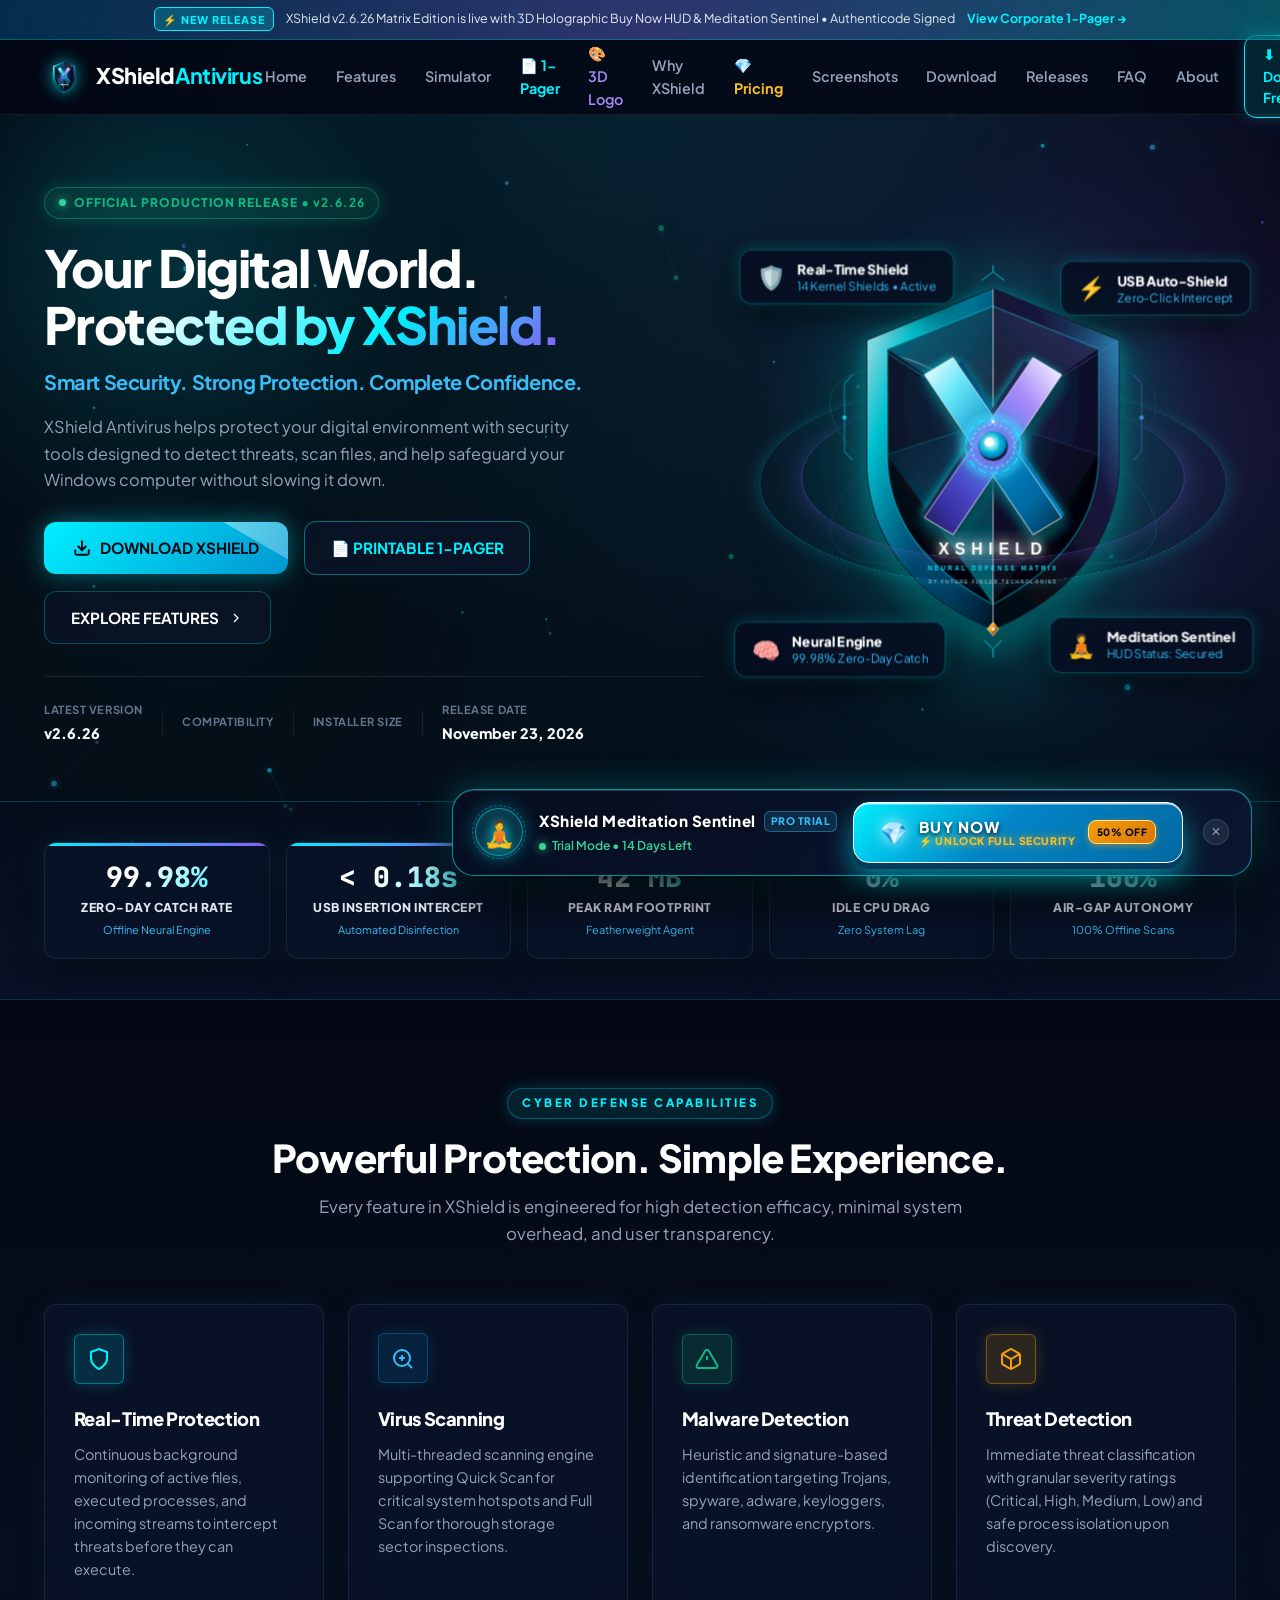
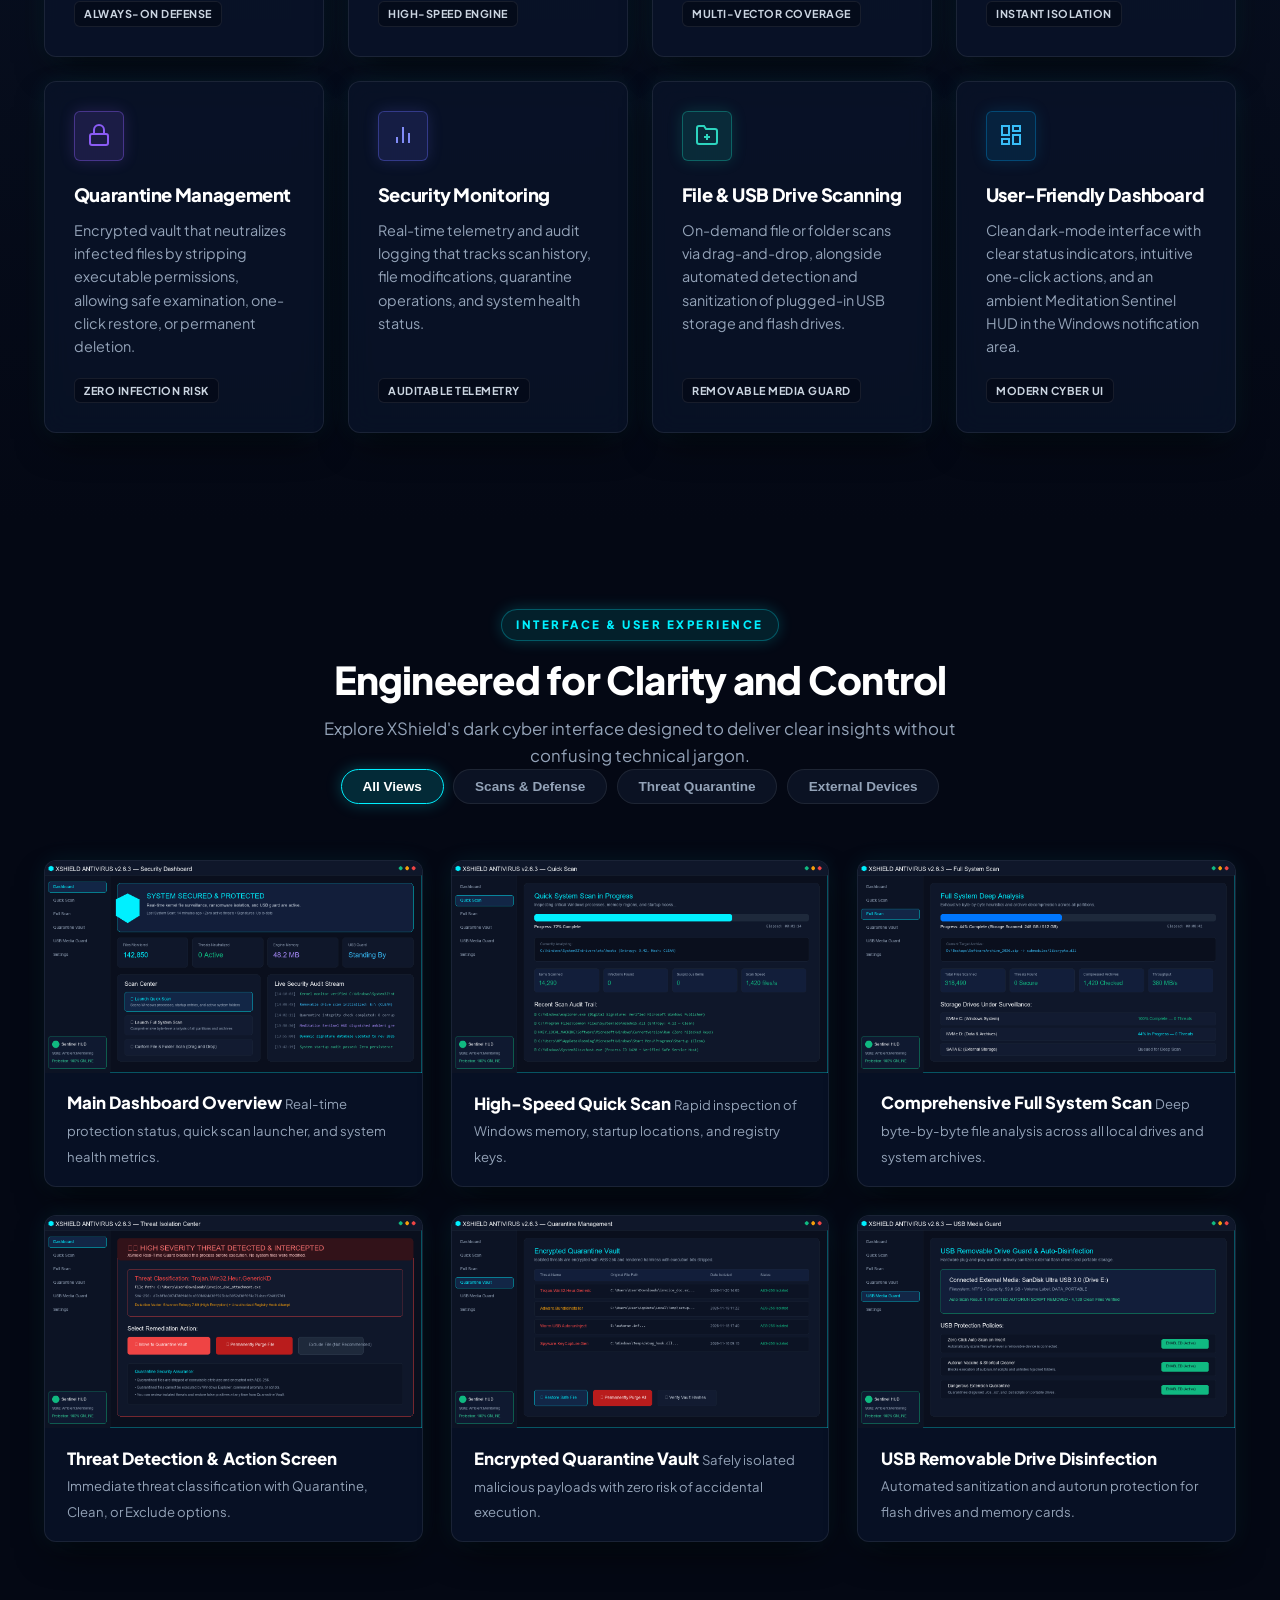
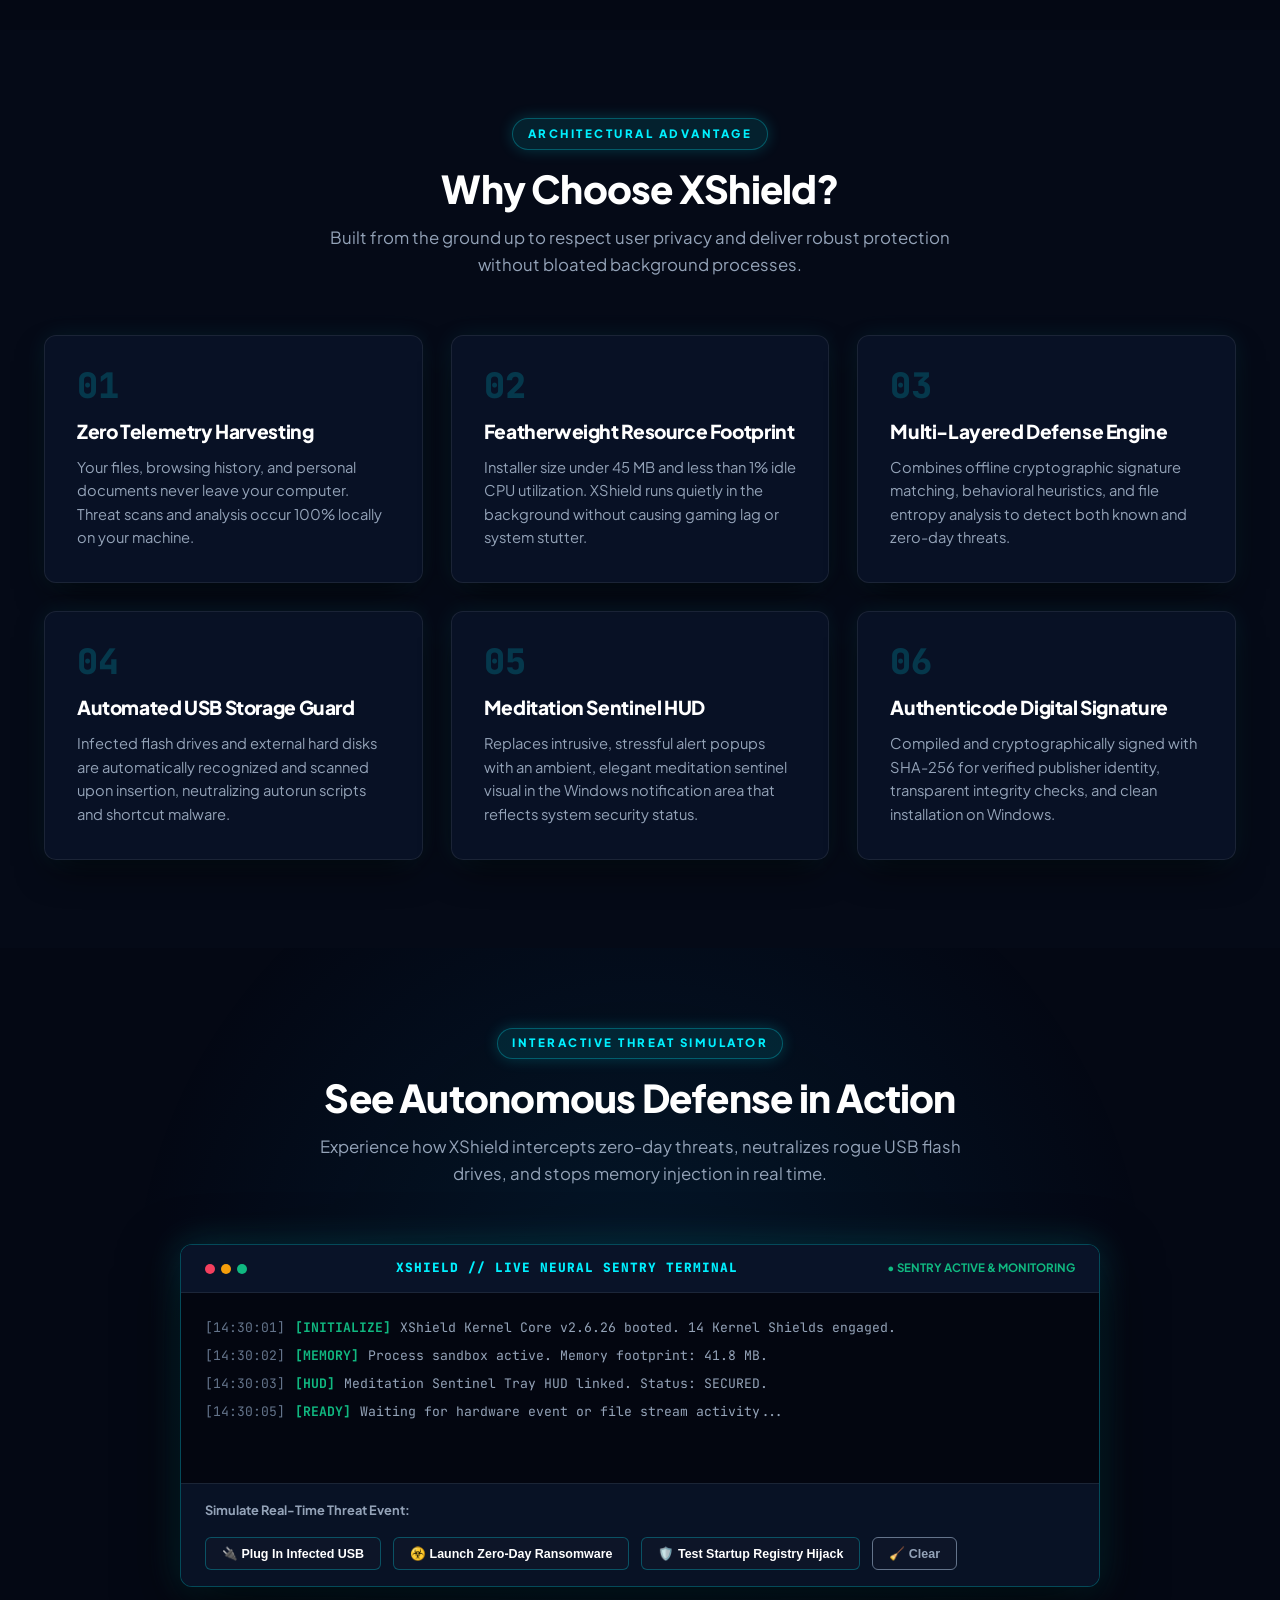
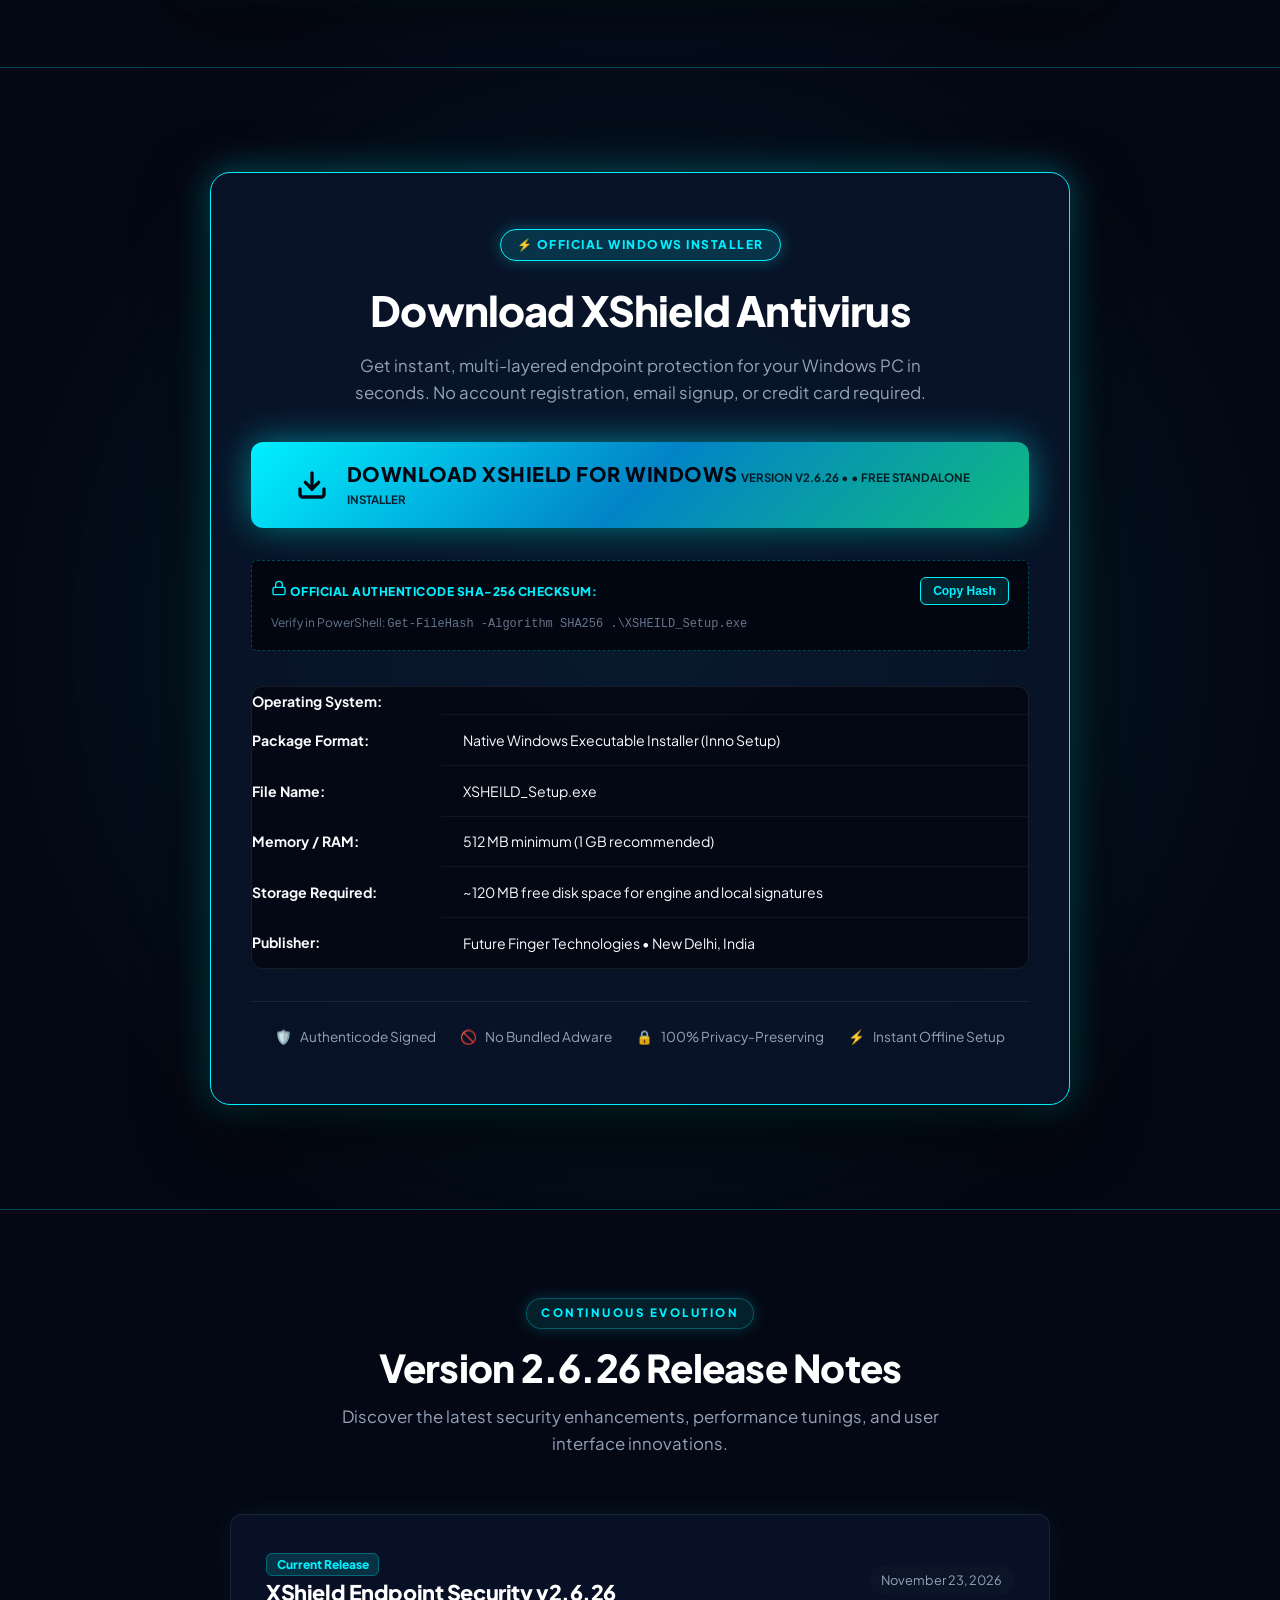
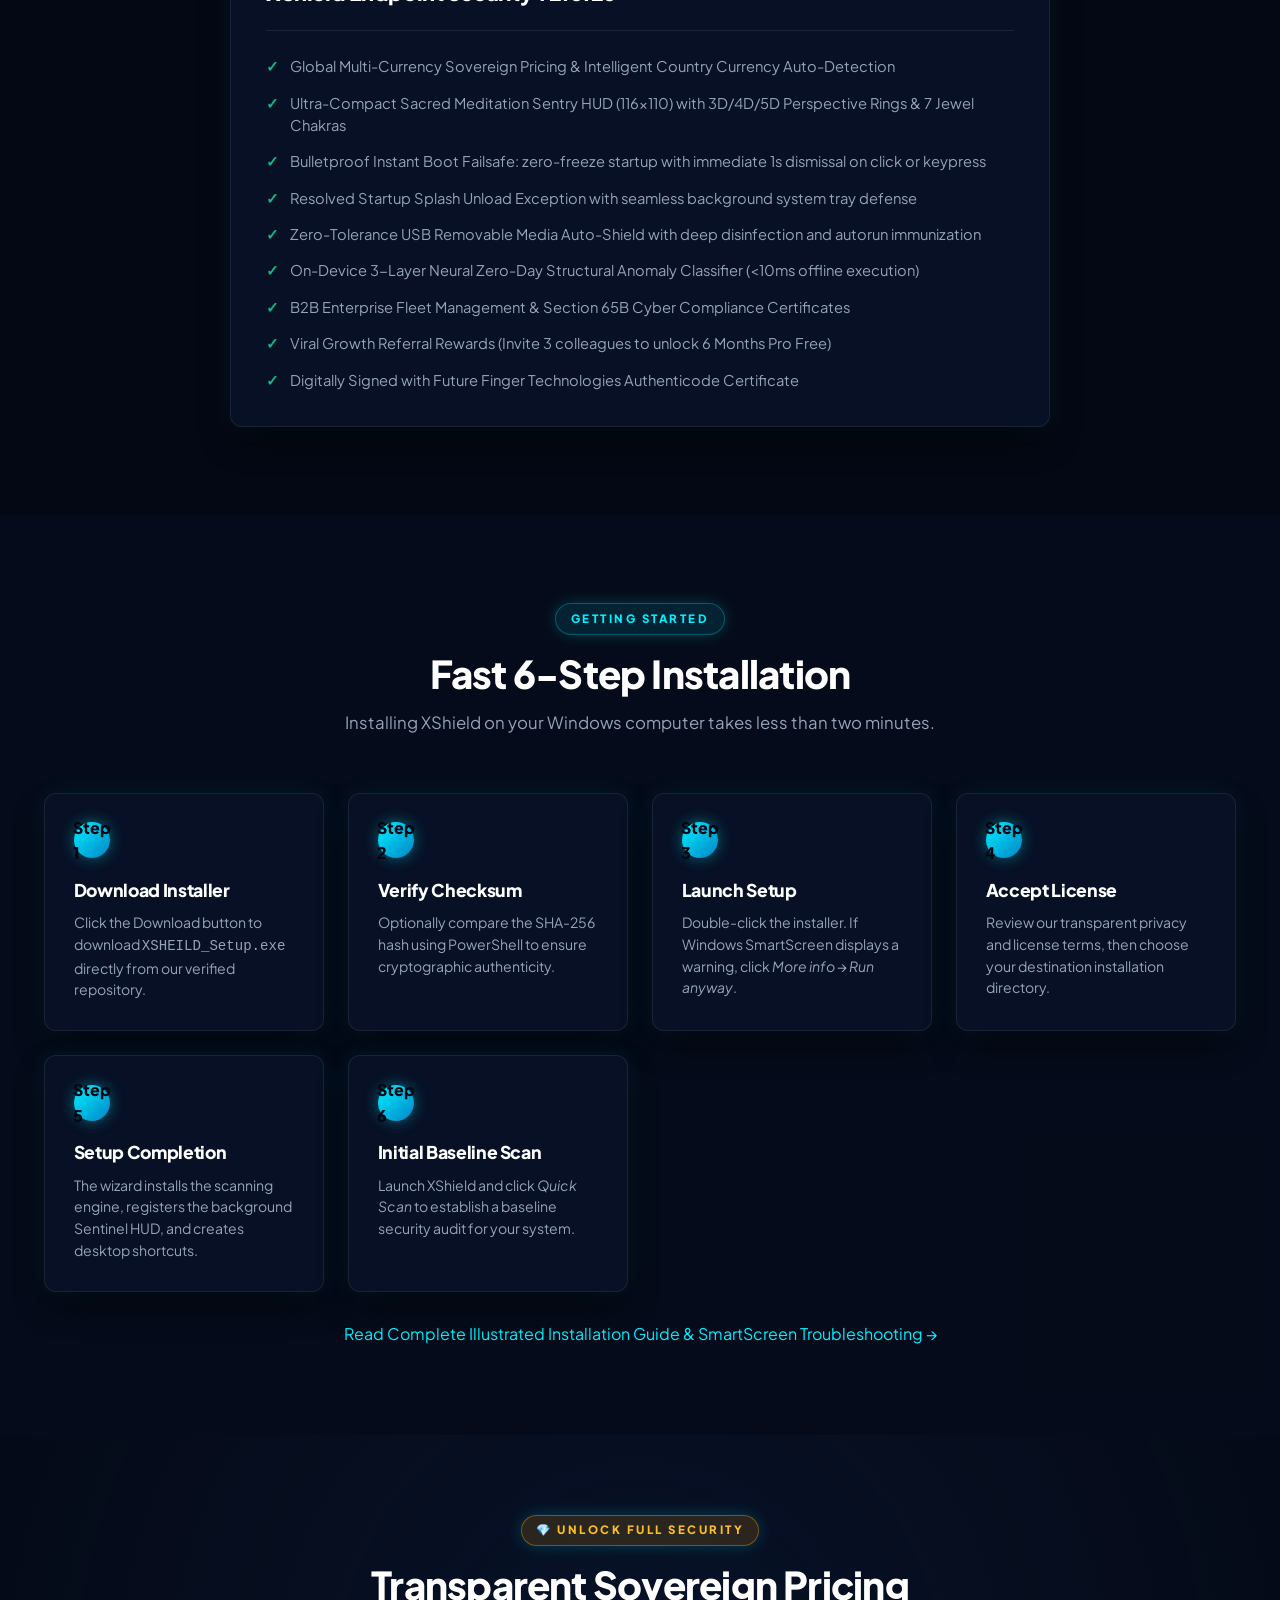
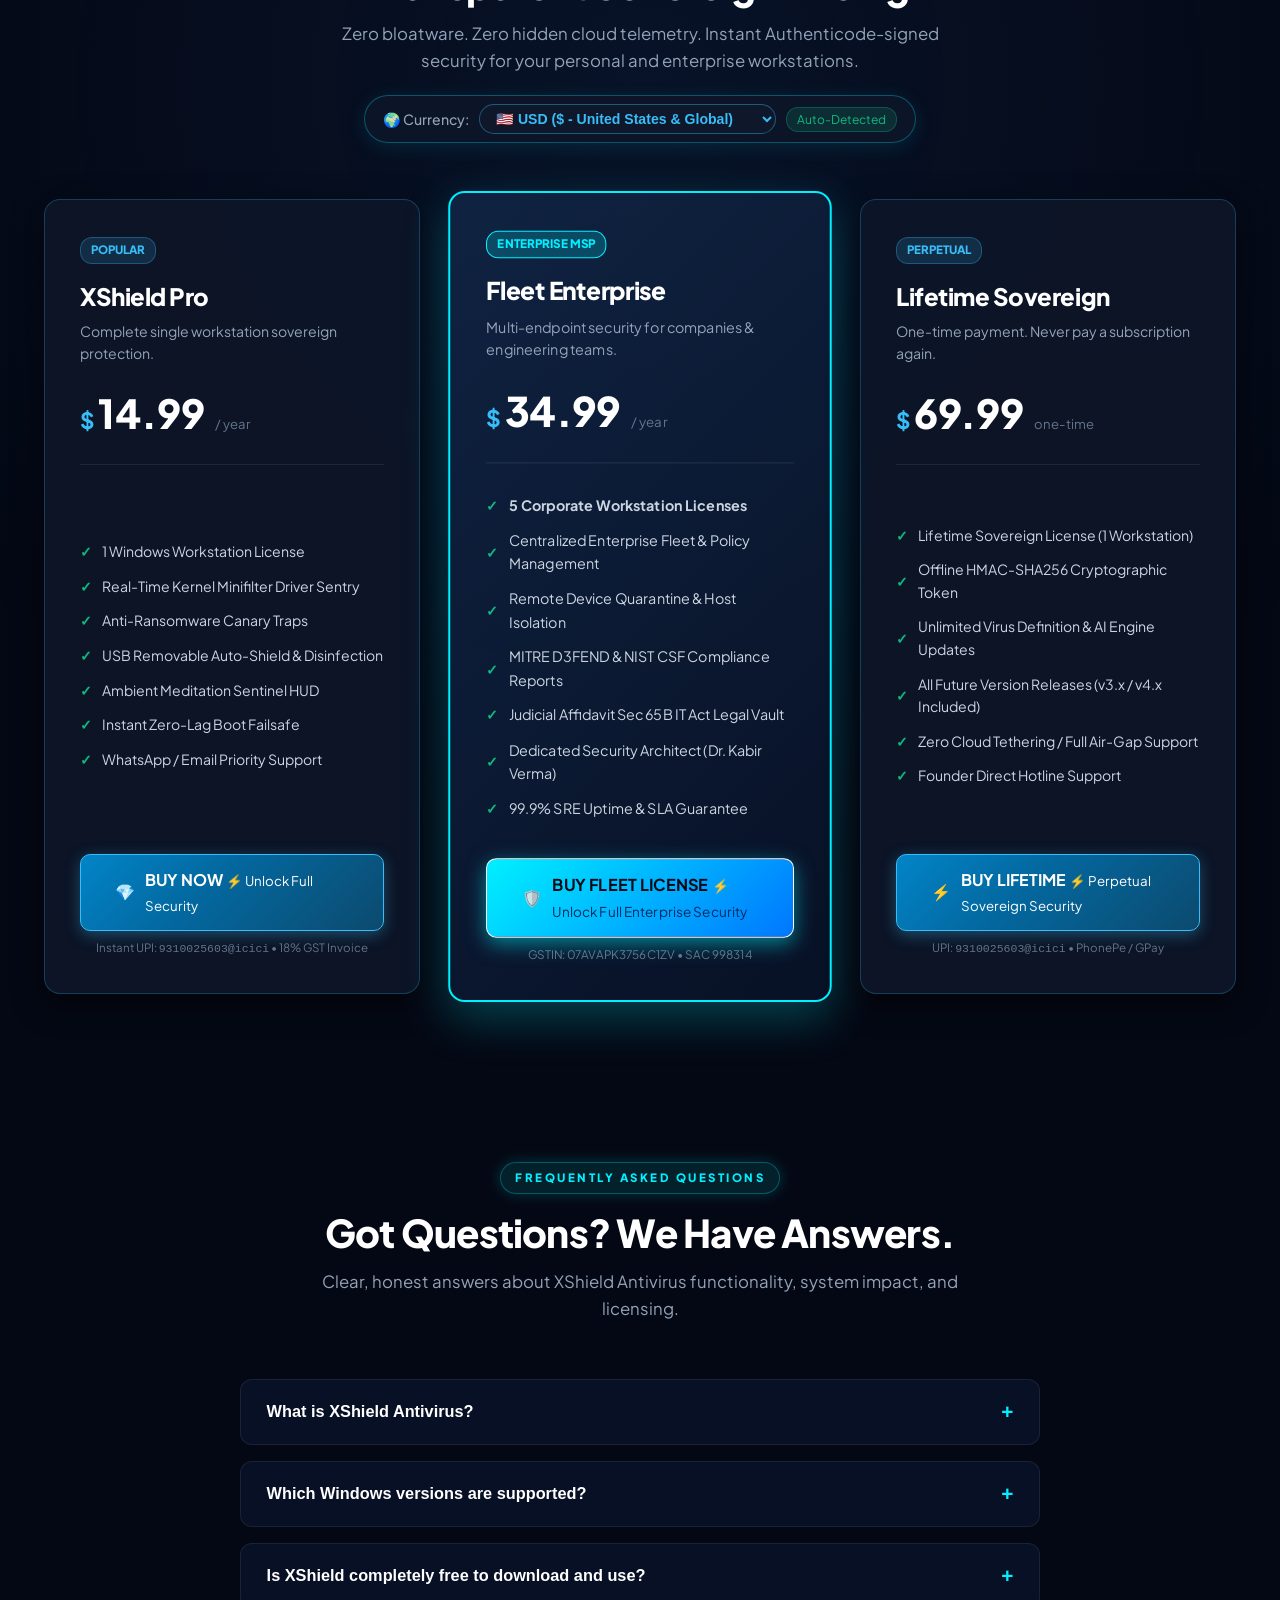
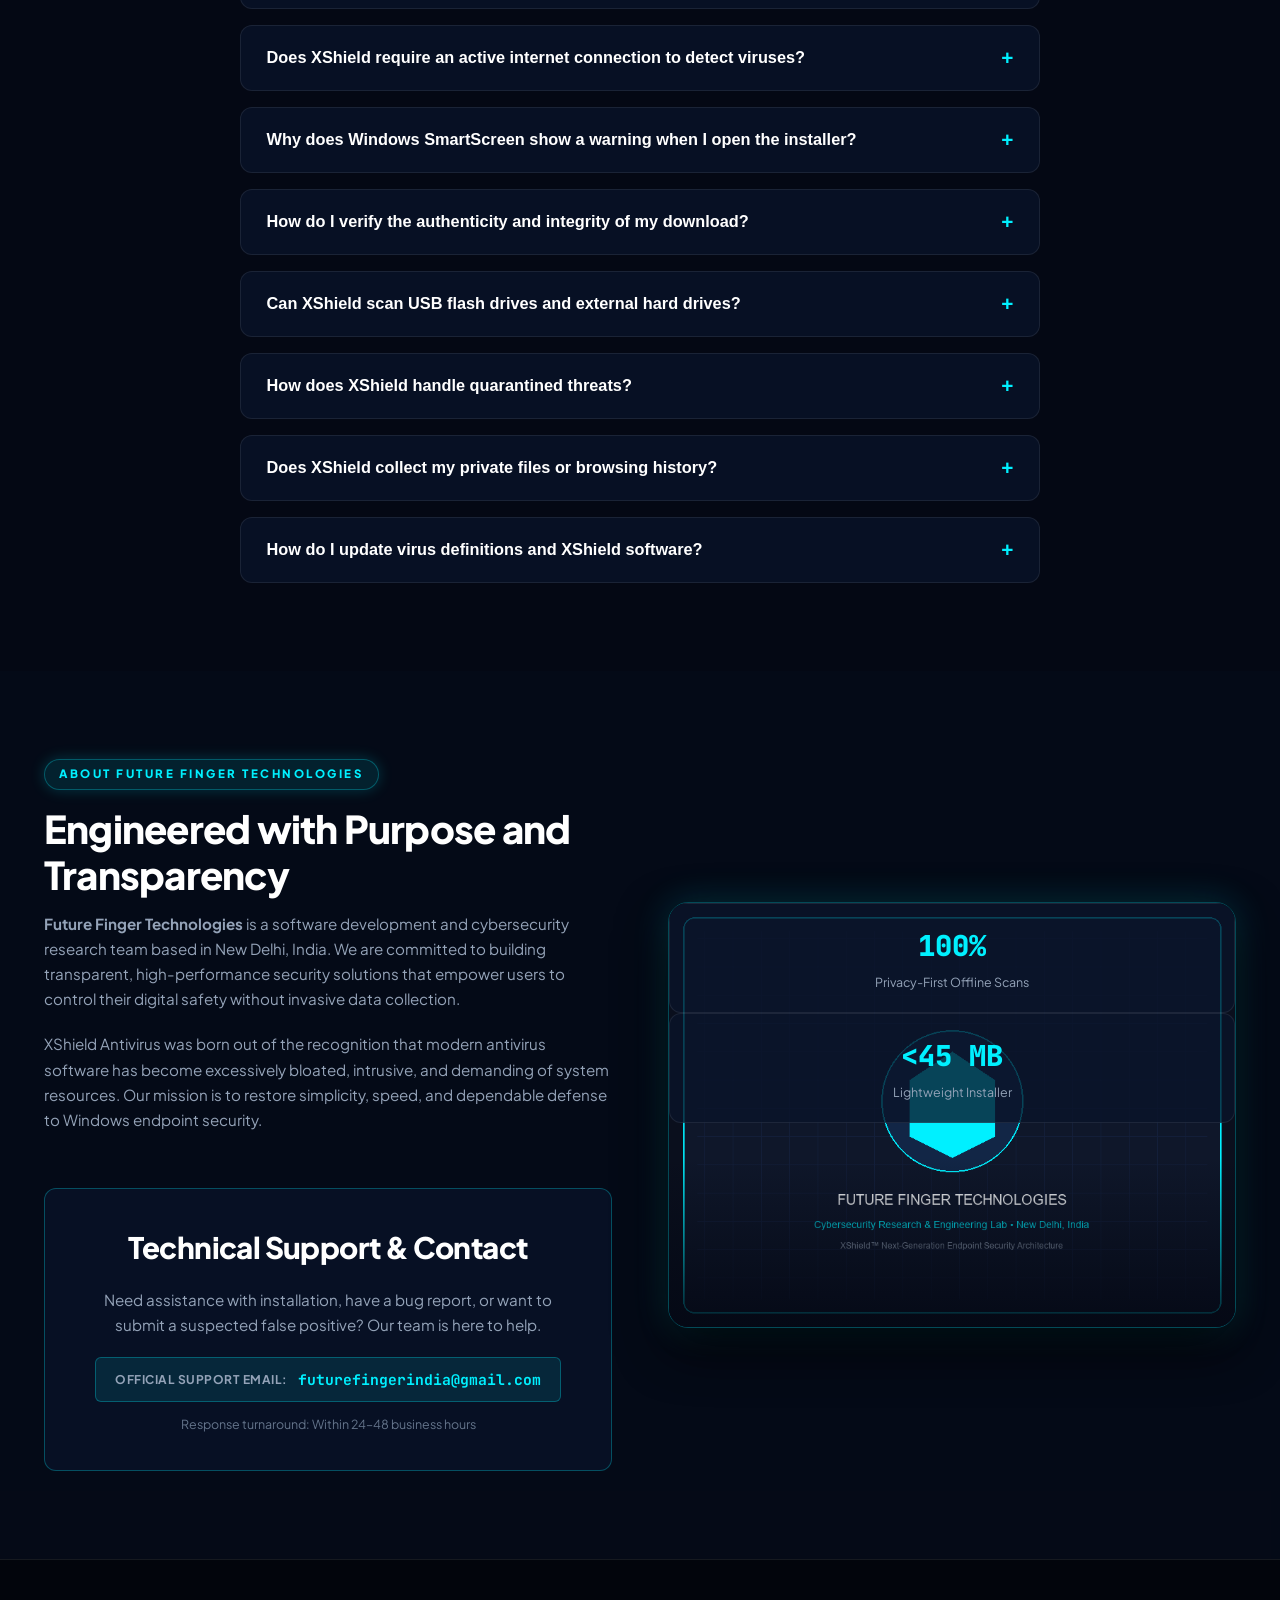
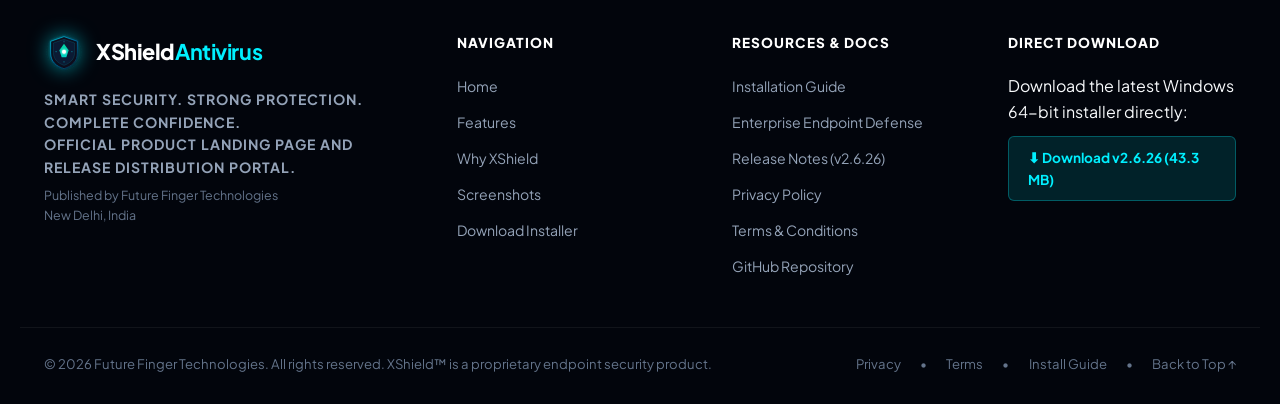
==== commit c5eefca7: "release: synchronize v2.6.26 binaries and clean consumer UI" ====
--- a/index.html
+++ b/index.html
@@ -19,14 +19,14 @@
   <meta property="og:type" content="website">
   <meta property="og:url" content="https://futurefinger.github.io/XsheildPublic/">
   <meta property="og:title" content="XShield Antivirus — Next-Gen Endpoint Defense">
-  <meta property="og:description" content="Lightweight, powerful, privacy-first cybersecurity for Windows. Download XShield Antivirus v2.6.25 now.">
+  <meta property="og:description" content="Lightweight, powerful, privacy-first cybersecurity for Windows. Download XShield Antivirus v2.6.26 now.">
   <meta property="og:image" content="https://futurefinger.github.io/XsheildPublic/assets/hero-shield.png">
 
   <!-- Twitter -->
   <meta property="twitter:card" content="summary_large_image">
   <meta property="twitter:url" content="https://futurefinger.github.io/XsheildPublic/">
   <meta property="twitter:title" content="XShield Antivirus — Next-Gen Endpoint Defense">
-  <meta property="twitter:description" content="Lightweight, powerful, privacy-first cybersecurity for Windows. Download XShield Antivirus v2.6.25 now.">
+  <meta property="twitter:description" content="Lightweight, powerful, privacy-first cybersecurity for Windows. Download XShield Antivirus v2.6.26 now.">
   <meta property="twitter:image" content="https://futurefinger.github.io/XsheildPublic/assets/hero-shield.png">
 
   <!-- Favicon -->
@@ -51,7 +51,7 @@
   <div class="top-announcement-bar">
     <div class="container announcement-inner">
       <span class="announcement-pill">⚡ NEW RELEASE</span>
-      <span>XShield v2.6.25 Matrix Edition is live with 3D Holographic Buy Now HUD &amp; Meditation Sentinel &bull; Authenticode Signed</span>
+      <span>XShield v2.6.26 Matrix Edition is live with 3D Holographic Buy Now HUD &amp; Meditation Sentinel &bull; Authenticode Signed</span>
       <a href="product-onepager.html" class="announcement-link">View Corporate 1-Pager &rarr;</a>
     </div>
   </div>
@@ -102,7 +102,7 @@
         <div class="hero-content">
           <div class="hero-badge">
             <span class="pulse-dot"></span>
-            <span>OFFICIAL PRODUCTION RELEASE &bull; <strong data-config="version">v2.6.25</strong></span>
+            <span>OFFICIAL PRODUCTION RELEASE &bull; <strong data-config="version">v2.6.26</strong></span>
           </div>
           <h1 class="hero-title">
             Your Digital World. <br>
@@ -142,7 +142,7 @@
           <div class="hero-specs-bar">
             <div class="spec-item">
               <span class="spec-label">Latest Version</span>
-              <span class="spec-value" data-config="version">v2.6.25</span>
+              <span class="spec-value" data-config="version">v2.6.26</span>
             </div>
             <div class="spec-separator" aria-hidden="true"></div>
             <div class="spec-item">
@@ -580,7 +580,7 @@
           </div>
 
           <div class="sim-screen" id="simConsoleScreen">
-            <div class="sim-log-row"><span class="sim-time">[14:30:01]</span> <span class="sim-tag-ok">[INITIALIZE]</span> XShield Kernel Core v2.6.25 booted. 14 Kernel Shields engaged.</div>
+            <div class="sim-log-row"><span class="sim-time">[14:30:01]</span> <span class="sim-tag-ok">[INITIALIZE]</span> XShield Kernel Core v2.6.26 booted. 14 Kernel Shields engaged.</div>
             <div class="sim-log-row"><span class="sim-time">[14:30:02]</span> <span class="sim-tag-ok">[MEMORY]</span> Process sandbox active. Memory footprint: 41.8 MB.</div>
             <div class="sim-log-row"><span class="sim-time">[14:30:03]</span> <span class="sim-tag-ok">[HUD]</span> Meditation Sentinel Tray HUD linked. Status: SECURED.</div>
             <div class="sim-log-row"><span class="sim-time">[14:30:05]</span> <span class="sim-tag-ok">[READY]</span> Waiting for hardware event or file stream activity...</div>
@@ -627,7 +627,7 @@
                 <div class="btn-mega-text">
                   <span class="btn-mega-title">DOWNLOAD XSHIELD FOR WINDOWS</span>
                   <span class="btn-mega-subtitle">
-                    Version <span data-config="version">v2.6.25</span> &bull; <span data-config="fileSize">43.3 MB</span> &bull; Free Standalone Installer
+                    Version <span data-config="version">v2.6.26</span> &bull; <span data-config="fileSize">43.3 MB</span> &bull; Free Standalone Installer
                   </span>
                 </div>
               </a>
@@ -715,7 +715,7 @@
       <div class="container">
         <div class="section-header text-center">
           <span class="section-badge">CONTINUOUS EVOLUTION</span>
-          <h2 class="section-title">Version 2.6.25 Release Notes</h2>
+          <h2 class="section-title">Version 2.6.26 Release Notes</h2>
           <p class="section-subtitle">
             Discover the latest security enhancements, performance tunings, and user interface innovations.
           </p>
@@ -725,7 +725,7 @@
           <div class="release-meta-header">
             <div>
               <span class="release-tag">Current Release</span>
-              <h3 class="release-version-title">XShield Endpoint Security v2.6.25</h3>
+              <h3 class="release-version-title">XShield Endpoint Security v2.6.26</h3>
             </div>
             <div class="release-date-badge" data-config="releaseDate">November 23, 2026</div>
           </div>
@@ -1022,7 +1022,7 @@
             </button>
             <div class="faq-answer">
               <p>
-                Windows SmartScreen uses reputation scoring for newly released software versions. Because XShield v2.6.25 is a fresh release with an Authenticode certificate, Microsoft's cloud reputation database has not yet accumulated telemetry for this build. To proceed safely, simply click <strong>"More info"</strong> and then click <strong>"Run anyway"</strong>. You can verify the official SHA-256 checksum to confirm file integrity before running.
+                Windows SmartScreen uses reputation scoring for newly released software versions. Because XShield v2.6.26 is a fresh release with an Authenticode certificate, Microsoft's cloud reputation database has not yet accumulated telemetry for this build. To proceed safely, simply click <strong>"More info"</strong> and then click <strong>"Run anyway"</strong>. You can verify the official SHA-256 checksum to confirm file integrity before running.
               </p>
             </div>
           </div>
@@ -1180,7 +1180,7 @@
         <ul class="footer-links">
           <li><a href="docs/installation.html">Installation Guide</a></li>
           <li><a href="#features">Enterprise Endpoint Defense</a></li>
-          <li><a href="#release-notes">Release Notes (v2.6.25)</a></li>
+          <li><a href="#release-notes">Release Notes (v2.6.26)</a></li>
           <li><a href="docs/privacy.html">Privacy Policy</a></li>
           <li><a href="docs/terms.html">Terms &amp; Conditions</a></li>
           <li><a href="https://github.com/futurefinger/XsheildPublic" target="_blank" rel="noopener noreferrer">GitHub Repository</a></li>
@@ -1195,7 +1195,7 @@
         <a href="https://raw.githubusercontent.com/futurefinger/XsheildPublic/main/release/XSHEILD_Setup.exe" 
            class="btn-footer-download" 
            data-config="downloadLink">
-          ⬇ Download v2.6.25 (43.3 MB)
+          ⬇ Download v2.6.26 (43.3 MB)
         </a>
       </div>
     </div>
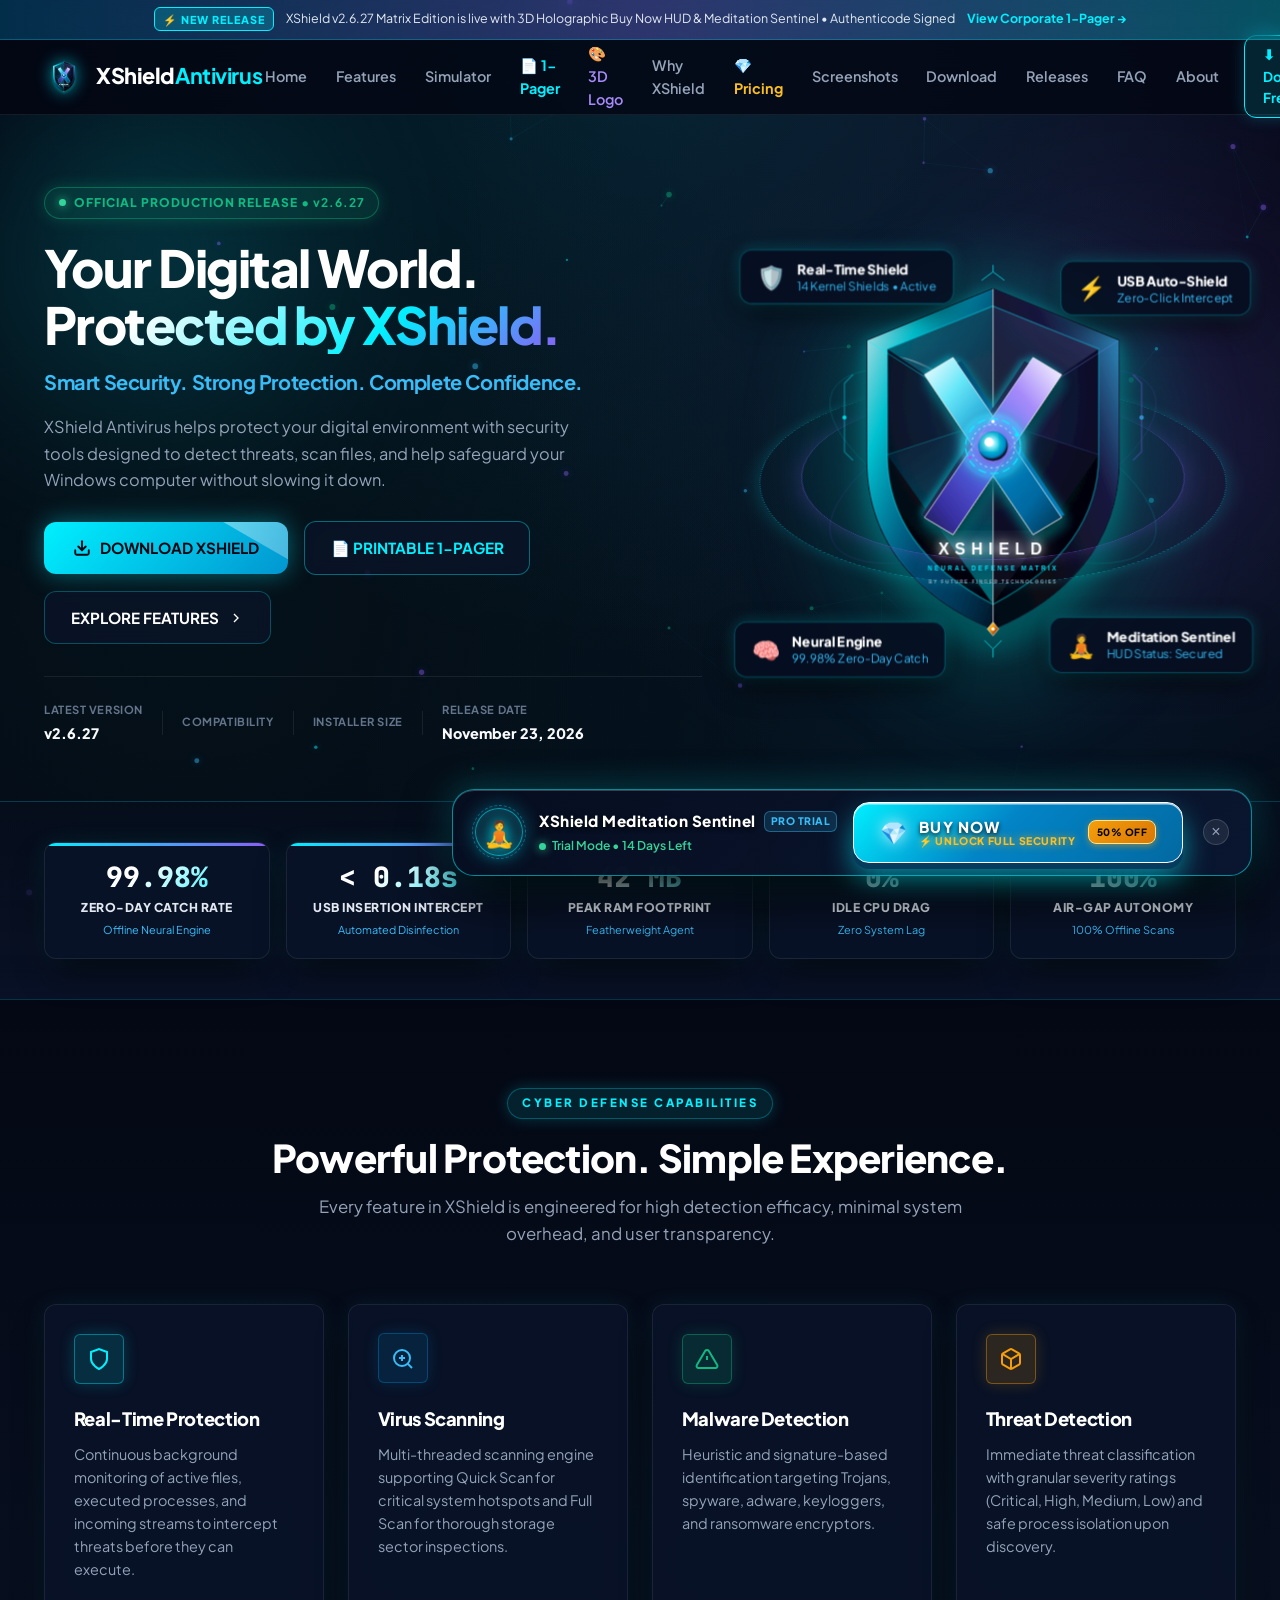
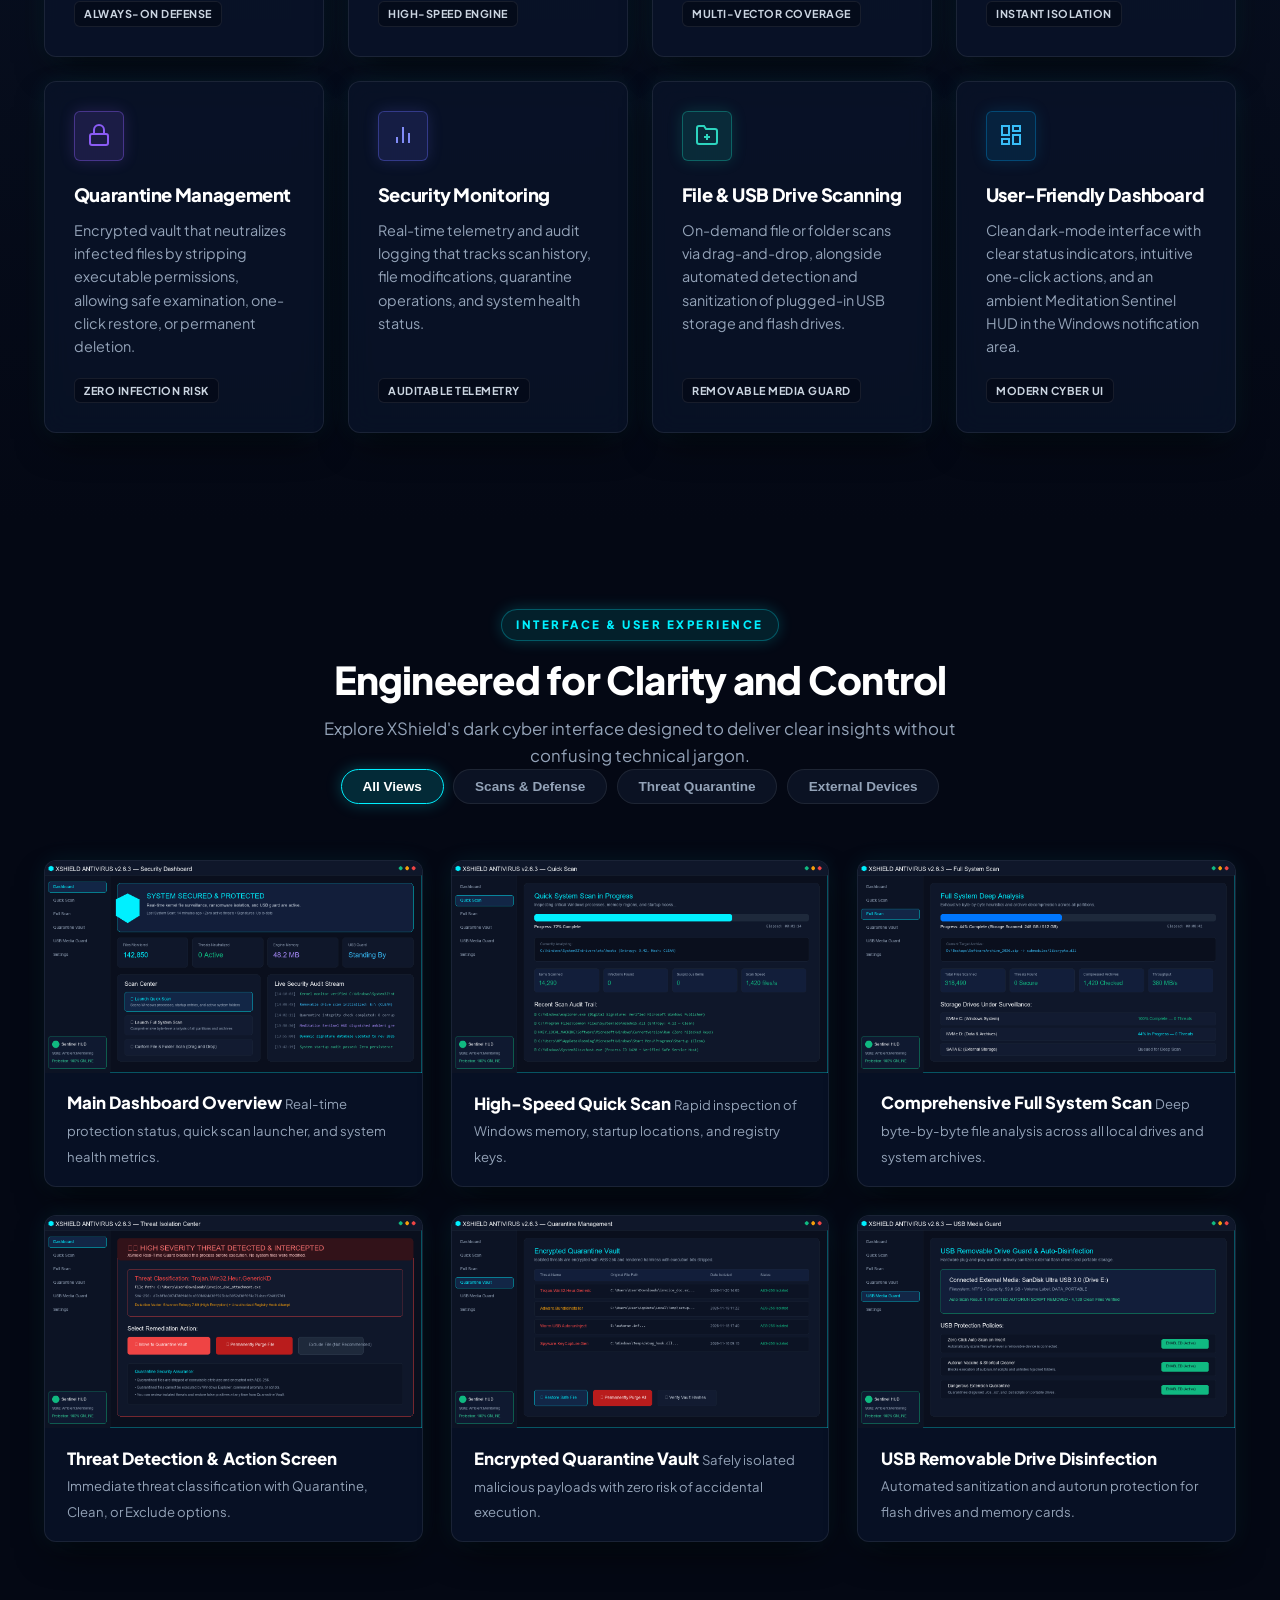
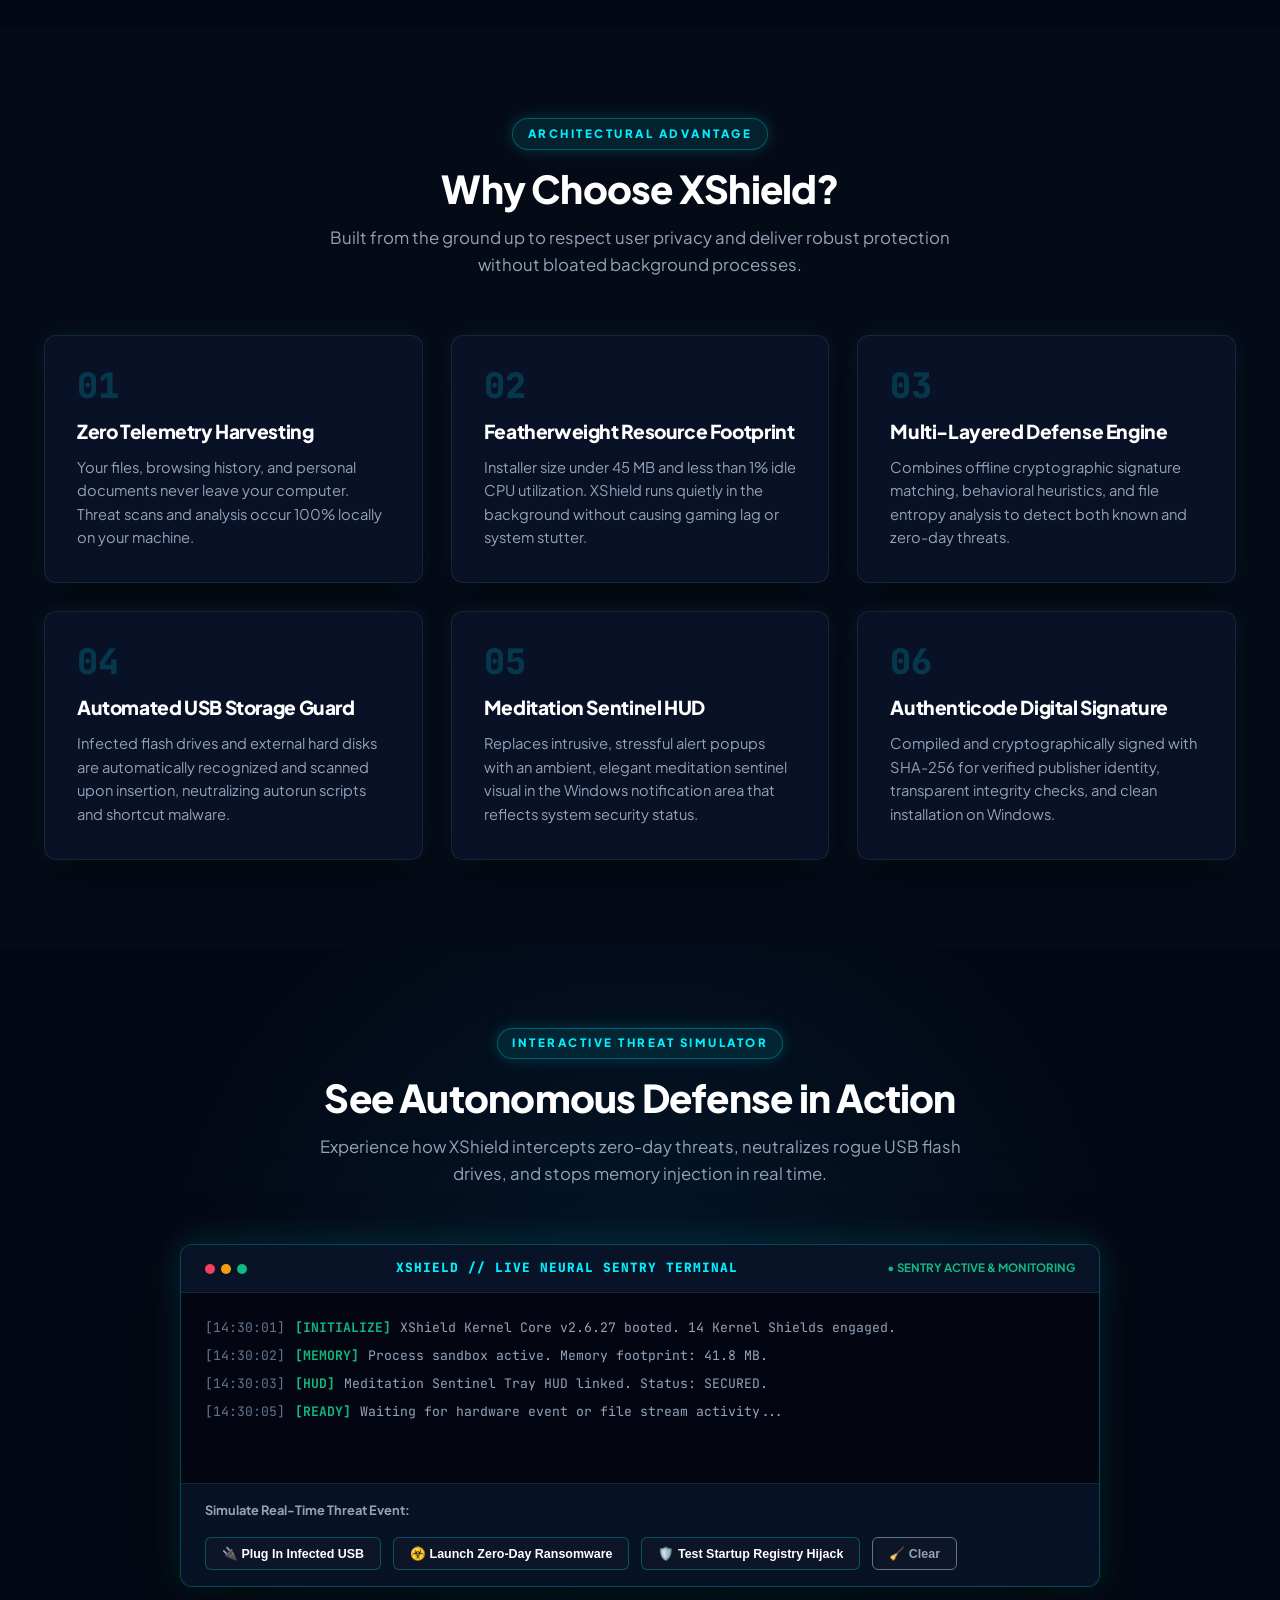
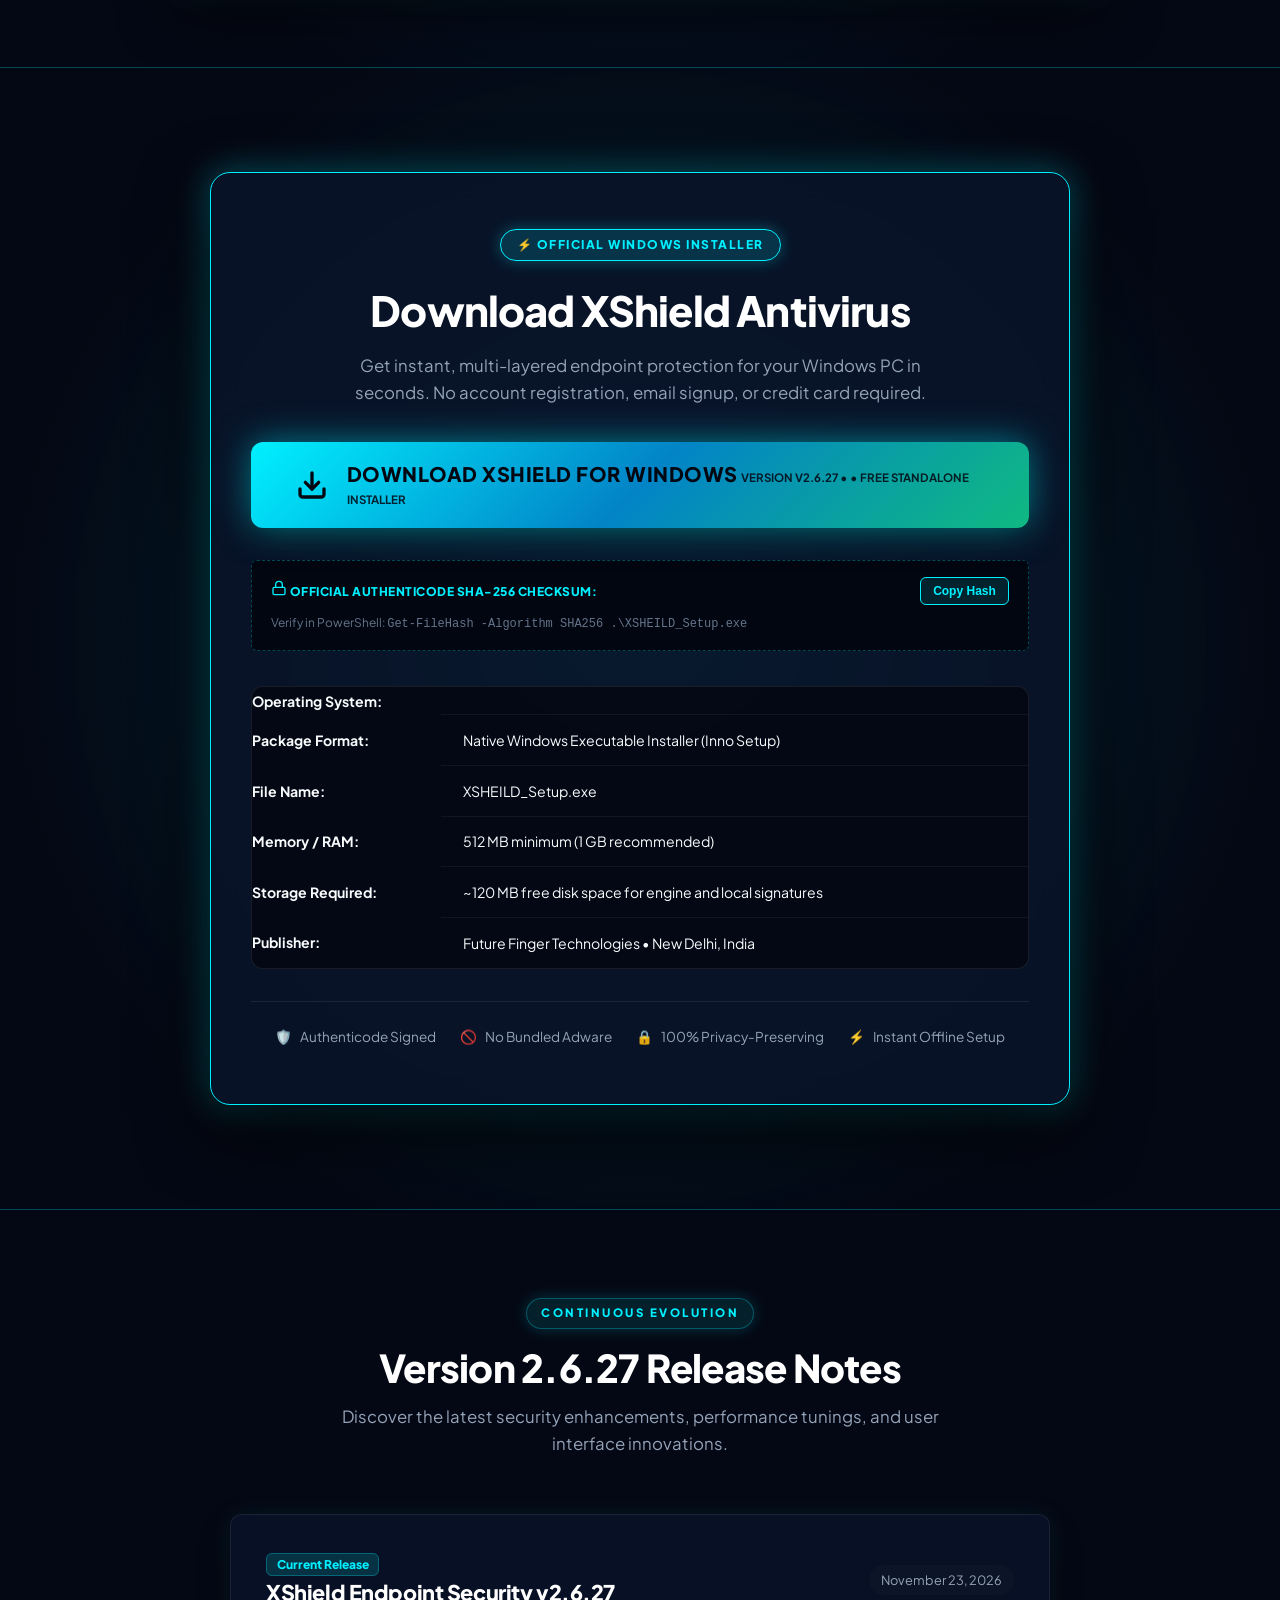
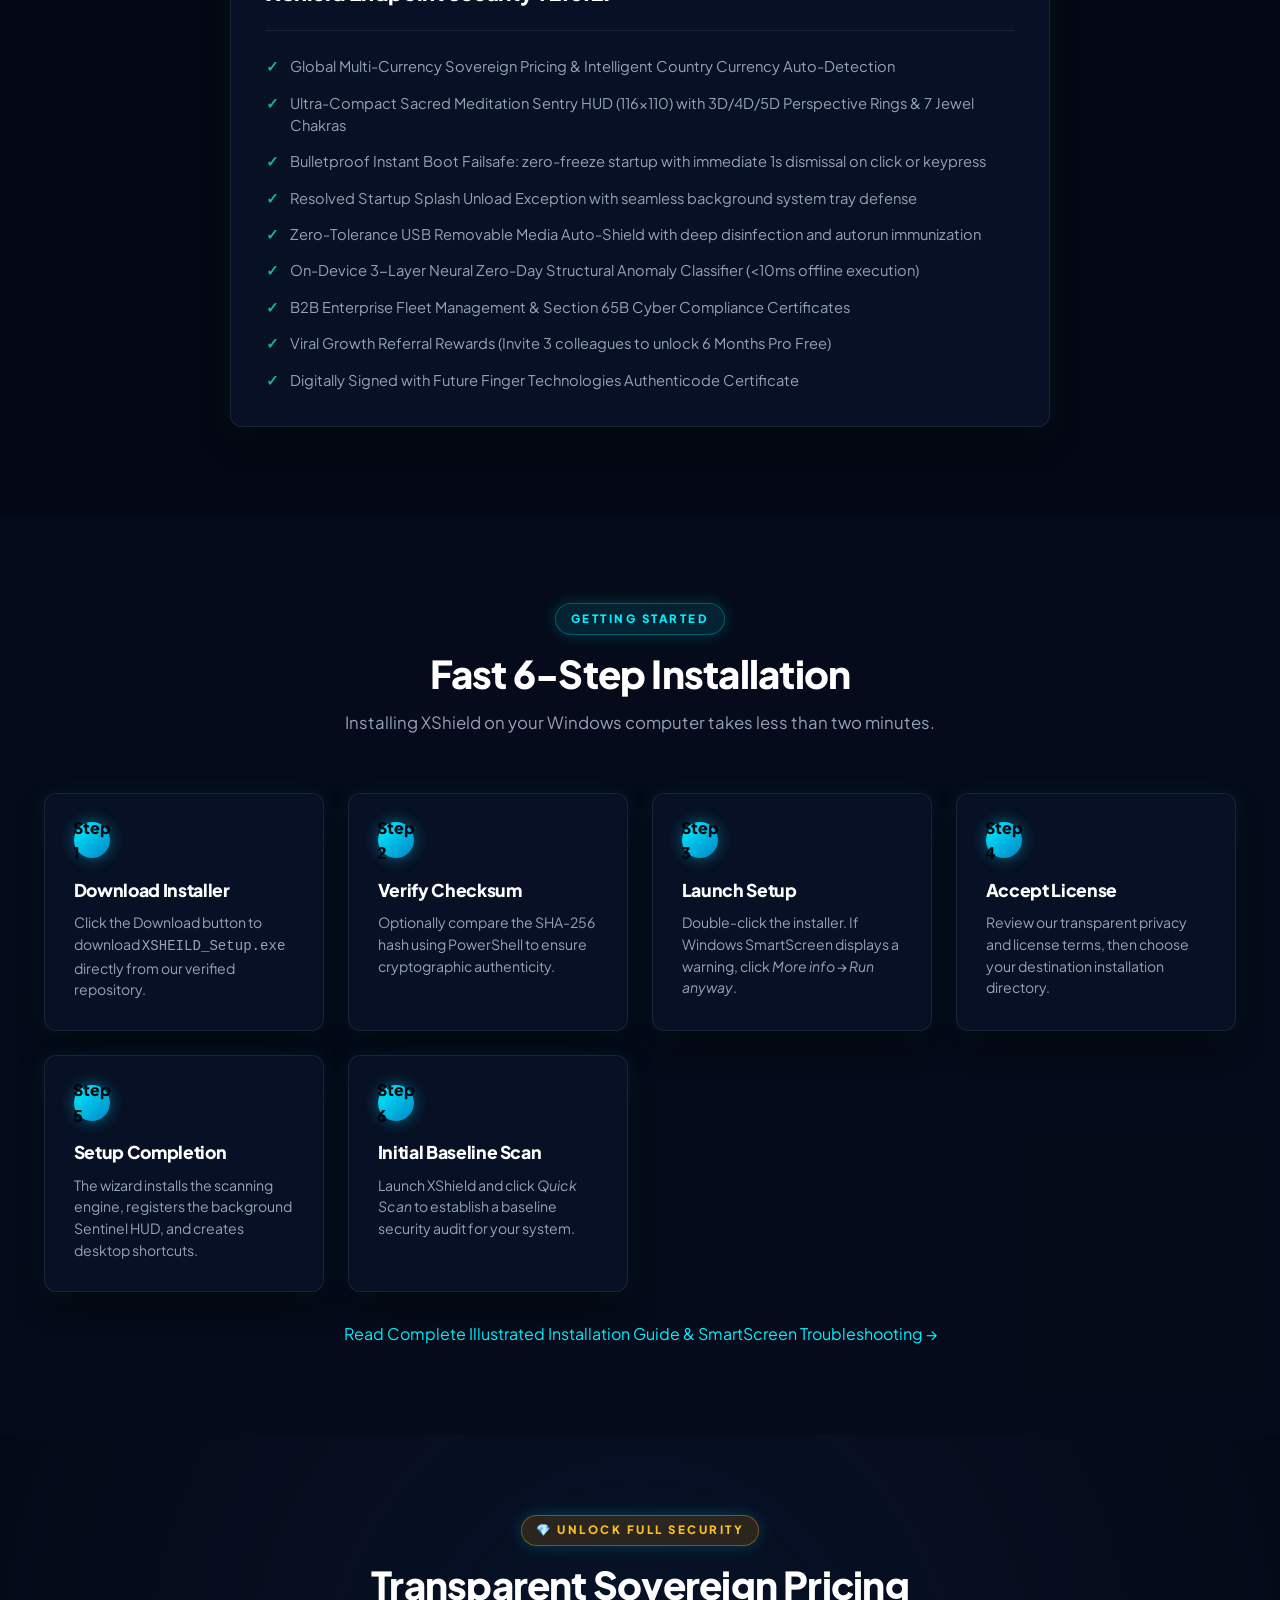
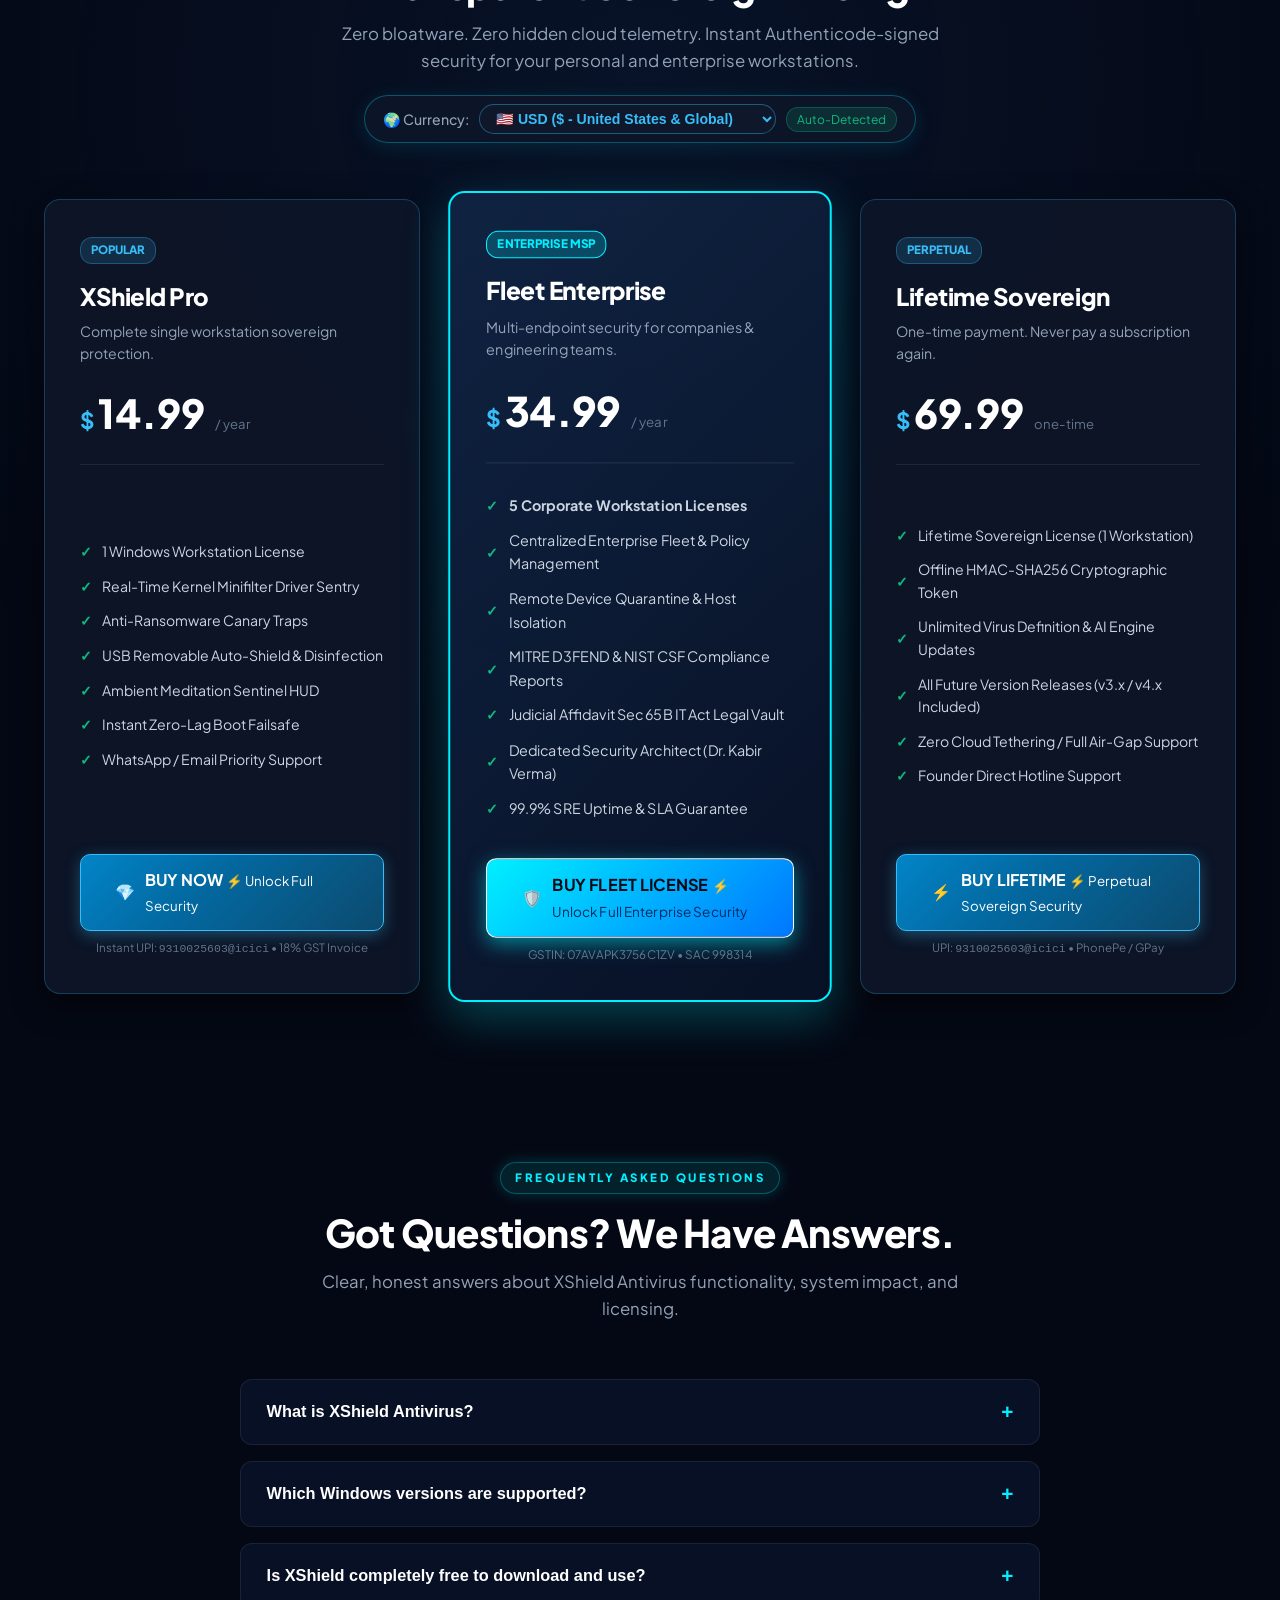
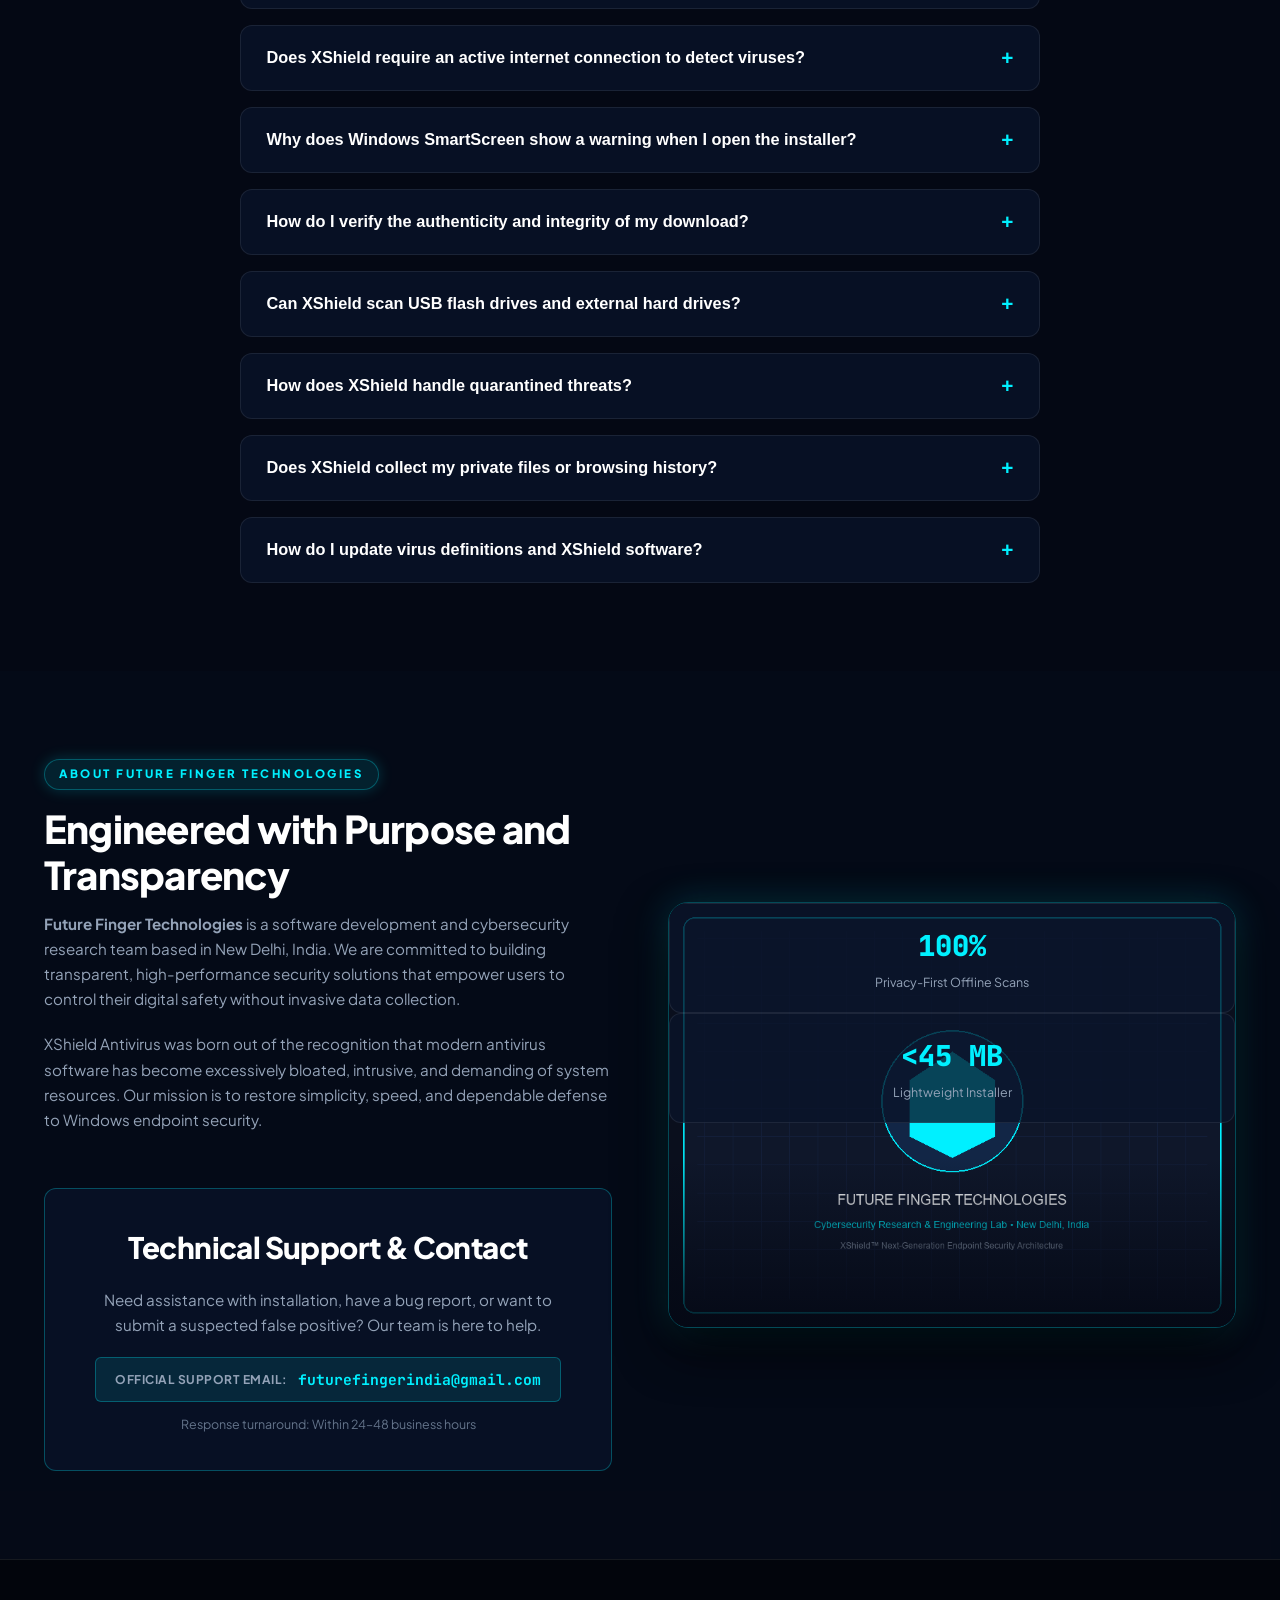
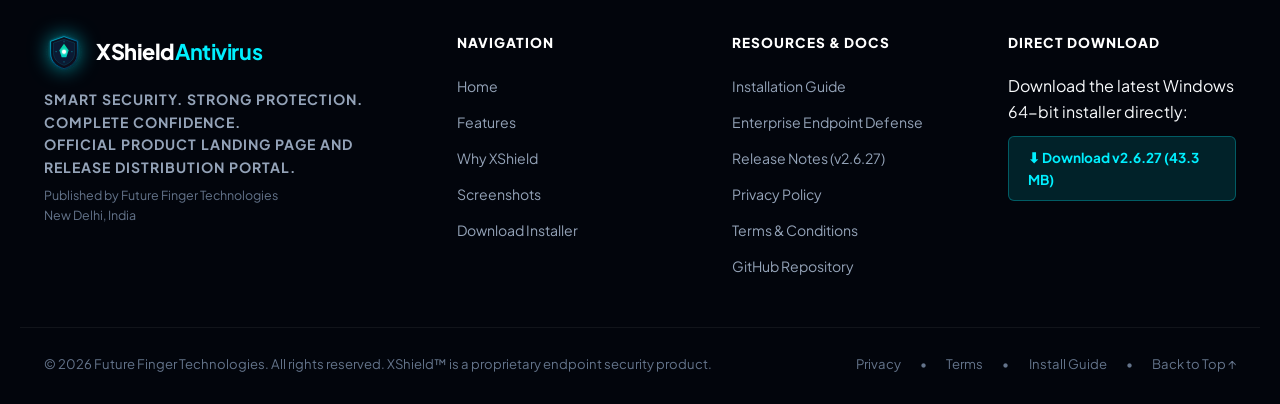
==== commit 202be920: "release: synchronize v2.6.27 binaries, silent updater and atomic x64 installer" ====
--- a/index.html
+++ b/index.html
@@ -19,14 +19,14 @@
   <meta property="og:type" content="website">
   <meta property="og:url" content="https://futurefinger.github.io/XsheildPublic/">
   <meta property="og:title" content="XShield Antivirus — Next-Gen Endpoint Defense">
-  <meta property="og:description" content="Lightweight, powerful, privacy-first cybersecurity for Windows. Download XShield Antivirus v2.6.26 now.">
+  <meta property="og:description" content="Lightweight, powerful, privacy-first cybersecurity for Windows. Download XShield Antivirus v2.6.27 now.">
   <meta property="og:image" content="https://futurefinger.github.io/XsheildPublic/assets/hero-shield.png">
 
   <!-- Twitter -->
   <meta property="twitter:card" content="summary_large_image">
   <meta property="twitter:url" content="https://futurefinger.github.io/XsheildPublic/">
   <meta property="twitter:title" content="XShield Antivirus — Next-Gen Endpoint Defense">
-  <meta property="twitter:description" content="Lightweight, powerful, privacy-first cybersecurity for Windows. Download XShield Antivirus v2.6.26 now.">
+  <meta property="twitter:description" content="Lightweight, powerful, privacy-first cybersecurity for Windows. Download XShield Antivirus v2.6.27 now.">
   <meta property="twitter:image" content="https://futurefinger.github.io/XsheildPublic/assets/hero-shield.png">
 
   <!-- Favicon -->
@@ -51,7 +51,7 @@
   <div class="top-announcement-bar">
     <div class="container announcement-inner">
       <span class="announcement-pill">⚡ NEW RELEASE</span>
-      <span>XShield v2.6.26 Matrix Edition is live with 3D Holographic Buy Now HUD &amp; Meditation Sentinel &bull; Authenticode Signed</span>
+      <span>XShield v2.6.27 Matrix Edition is live with 3D Holographic Buy Now HUD &amp; Meditation Sentinel &bull; Authenticode Signed</span>
       <a href="product-onepager.html" class="announcement-link">View Corporate 1-Pager &rarr;</a>
     </div>
   </div>
@@ -102,7 +102,7 @@
         <div class="hero-content">
           <div class="hero-badge">
             <span class="pulse-dot"></span>
-            <span>OFFICIAL PRODUCTION RELEASE &bull; <strong data-config="version">v2.6.26</strong></span>
+            <span>OFFICIAL PRODUCTION RELEASE &bull; <strong data-config="version">v2.6.27</strong></span>
           </div>
           <h1 class="hero-title">
             Your Digital World. <br>
@@ -142,7 +142,7 @@
           <div class="hero-specs-bar">
             <div class="spec-item">
               <span class="spec-label">Latest Version</span>
-              <span class="spec-value" data-config="version">v2.6.26</span>
+              <span class="spec-value" data-config="version">v2.6.27</span>
             </div>
             <div class="spec-separator" aria-hidden="true"></div>
             <div class="spec-item">
@@ -580,7 +580,7 @@
           </div>
 
           <div class="sim-screen" id="simConsoleScreen">
-            <div class="sim-log-row"><span class="sim-time">[14:30:01]</span> <span class="sim-tag-ok">[INITIALIZE]</span> XShield Kernel Core v2.6.26 booted. 14 Kernel Shields engaged.</div>
+            <div class="sim-log-row"><span class="sim-time">[14:30:01]</span> <span class="sim-tag-ok">[INITIALIZE]</span> XShield Kernel Core v2.6.27 booted. 14 Kernel Shields engaged.</div>
             <div class="sim-log-row"><span class="sim-time">[14:30:02]</span> <span class="sim-tag-ok">[MEMORY]</span> Process sandbox active. Memory footprint: 41.8 MB.</div>
             <div class="sim-log-row"><span class="sim-time">[14:30:03]</span> <span class="sim-tag-ok">[HUD]</span> Meditation Sentinel Tray HUD linked. Status: SECURED.</div>
             <div class="sim-log-row"><span class="sim-time">[14:30:05]</span> <span class="sim-tag-ok">[READY]</span> Waiting for hardware event or file stream activity...</div>
@@ -627,7 +627,7 @@
                 <div class="btn-mega-text">
                   <span class="btn-mega-title">DOWNLOAD XSHIELD FOR WINDOWS</span>
                   <span class="btn-mega-subtitle">
-                    Version <span data-config="version">v2.6.26</span> &bull; <span data-config="fileSize">43.3 MB</span> &bull; Free Standalone Installer
+                    Version <span data-config="version">v2.6.27</span> &bull; <span data-config="fileSize">43.3 MB</span> &bull; Free Standalone Installer
                   </span>
                 </div>
               </a>
@@ -715,7 +715,7 @@
       <div class="container">
         <div class="section-header text-center">
           <span class="section-badge">CONTINUOUS EVOLUTION</span>
-          <h2 class="section-title">Version 2.6.26 Release Notes</h2>
+          <h2 class="section-title">Version 2.6.27 Release Notes</h2>
           <p class="section-subtitle">
             Discover the latest security enhancements, performance tunings, and user interface innovations.
           </p>
@@ -725,7 +725,7 @@
           <div class="release-meta-header">
             <div>
               <span class="release-tag">Current Release</span>
-              <h3 class="release-version-title">XShield Endpoint Security v2.6.26</h3>
+              <h3 class="release-version-title">XShield Endpoint Security v2.6.27</h3>
             </div>
             <div class="release-date-badge" data-config="releaseDate">November 23, 2026</div>
           </div>
@@ -1022,7 +1022,7 @@
             </button>
             <div class="faq-answer">
               <p>
-                Windows SmartScreen uses reputation scoring for newly released software versions. Because XShield v2.6.26 is a fresh release with an Authenticode certificate, Microsoft's cloud reputation database has not yet accumulated telemetry for this build. To proceed safely, simply click <strong>"More info"</strong> and then click <strong>"Run anyway"</strong>. You can verify the official SHA-256 checksum to confirm file integrity before running.
+                Windows SmartScreen uses reputation scoring for newly released software versions. Because XShield v2.6.27 is a fresh release with an Authenticode certificate, Microsoft's cloud reputation database has not yet accumulated telemetry for this build. To proceed safely, simply click <strong>"More info"</strong> and then click <strong>"Run anyway"</strong>. You can verify the official SHA-256 checksum to confirm file integrity before running.
               </p>
             </div>
           </div>
@@ -1180,7 +1180,7 @@
         <ul class="footer-links">
           <li><a href="docs/installation.html">Installation Guide</a></li>
           <li><a href="#features">Enterprise Endpoint Defense</a></li>
-          <li><a href="#release-notes">Release Notes (v2.6.26)</a></li>
+          <li><a href="#release-notes">Release Notes (v2.6.27)</a></li>
           <li><a href="docs/privacy.html">Privacy Policy</a></li>
           <li><a href="docs/terms.html">Terms &amp; Conditions</a></li>
           <li><a href="https://github.com/futurefinger/XsheildPublic" target="_blank" rel="noopener noreferrer">GitHub Repository</a></li>
@@ -1195,7 +1195,7 @@
         <a href="https://raw.githubusercontent.com/futurefinger/XsheildPublic/main/release/XSHEILD_Setup.exe" 
            class="btn-footer-download" 
            data-config="downloadLink">
-          ⬇ Download v2.6.26 (43.3 MB)
+          ⬇ Download v2.6.27 (43.3 MB)
         </a>
       </div>
     </div>
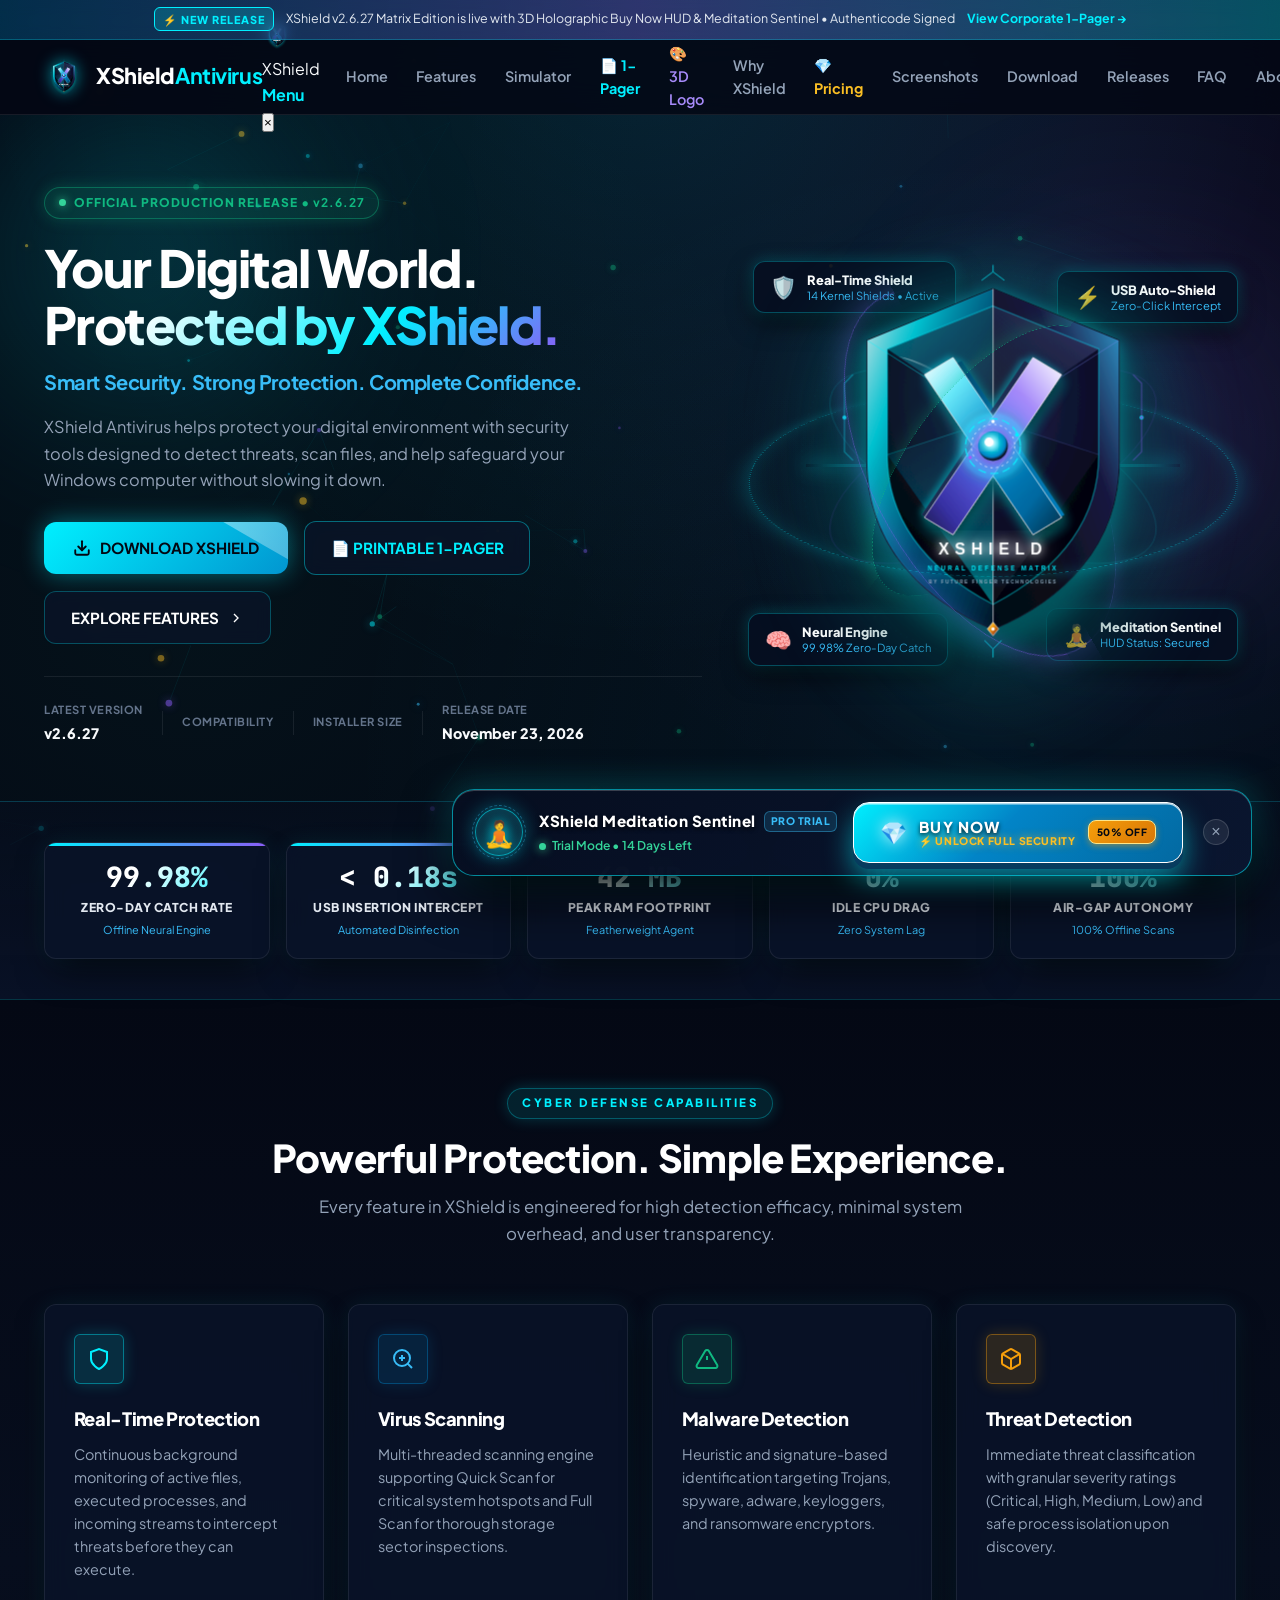
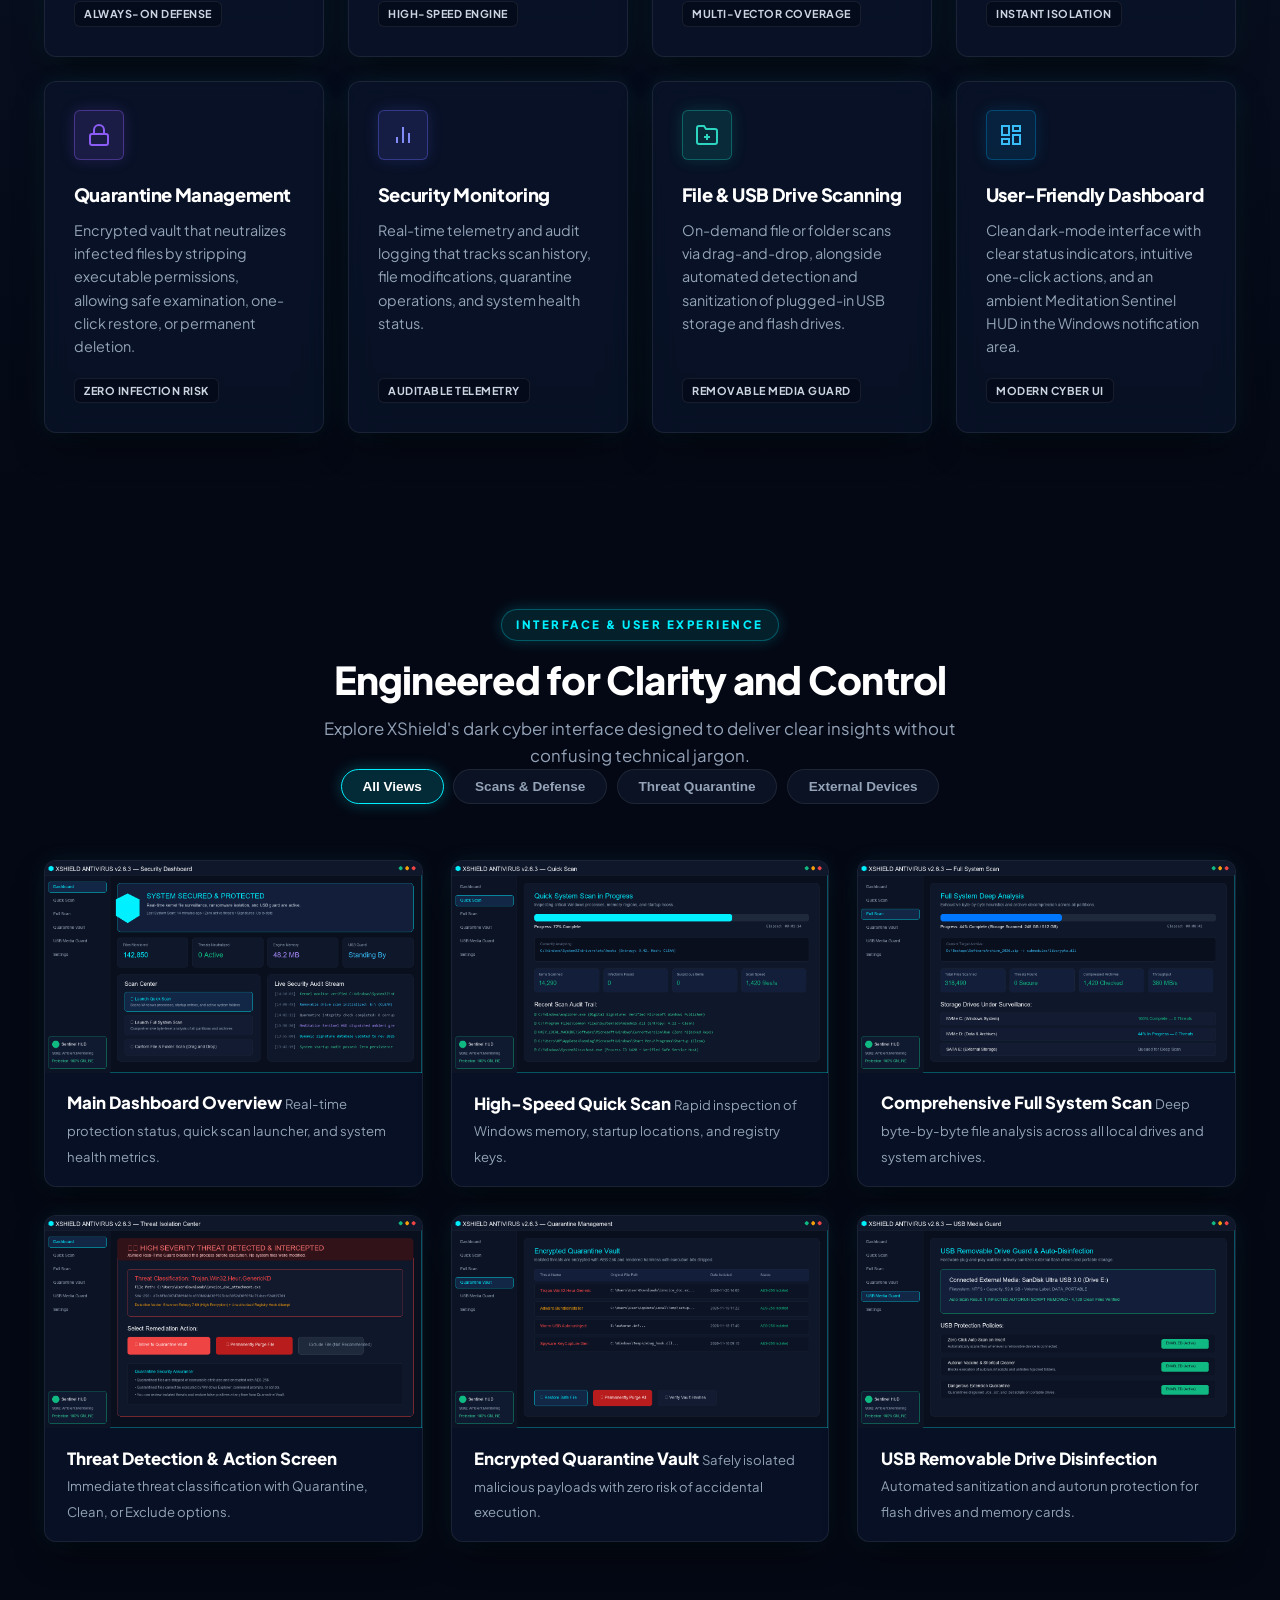
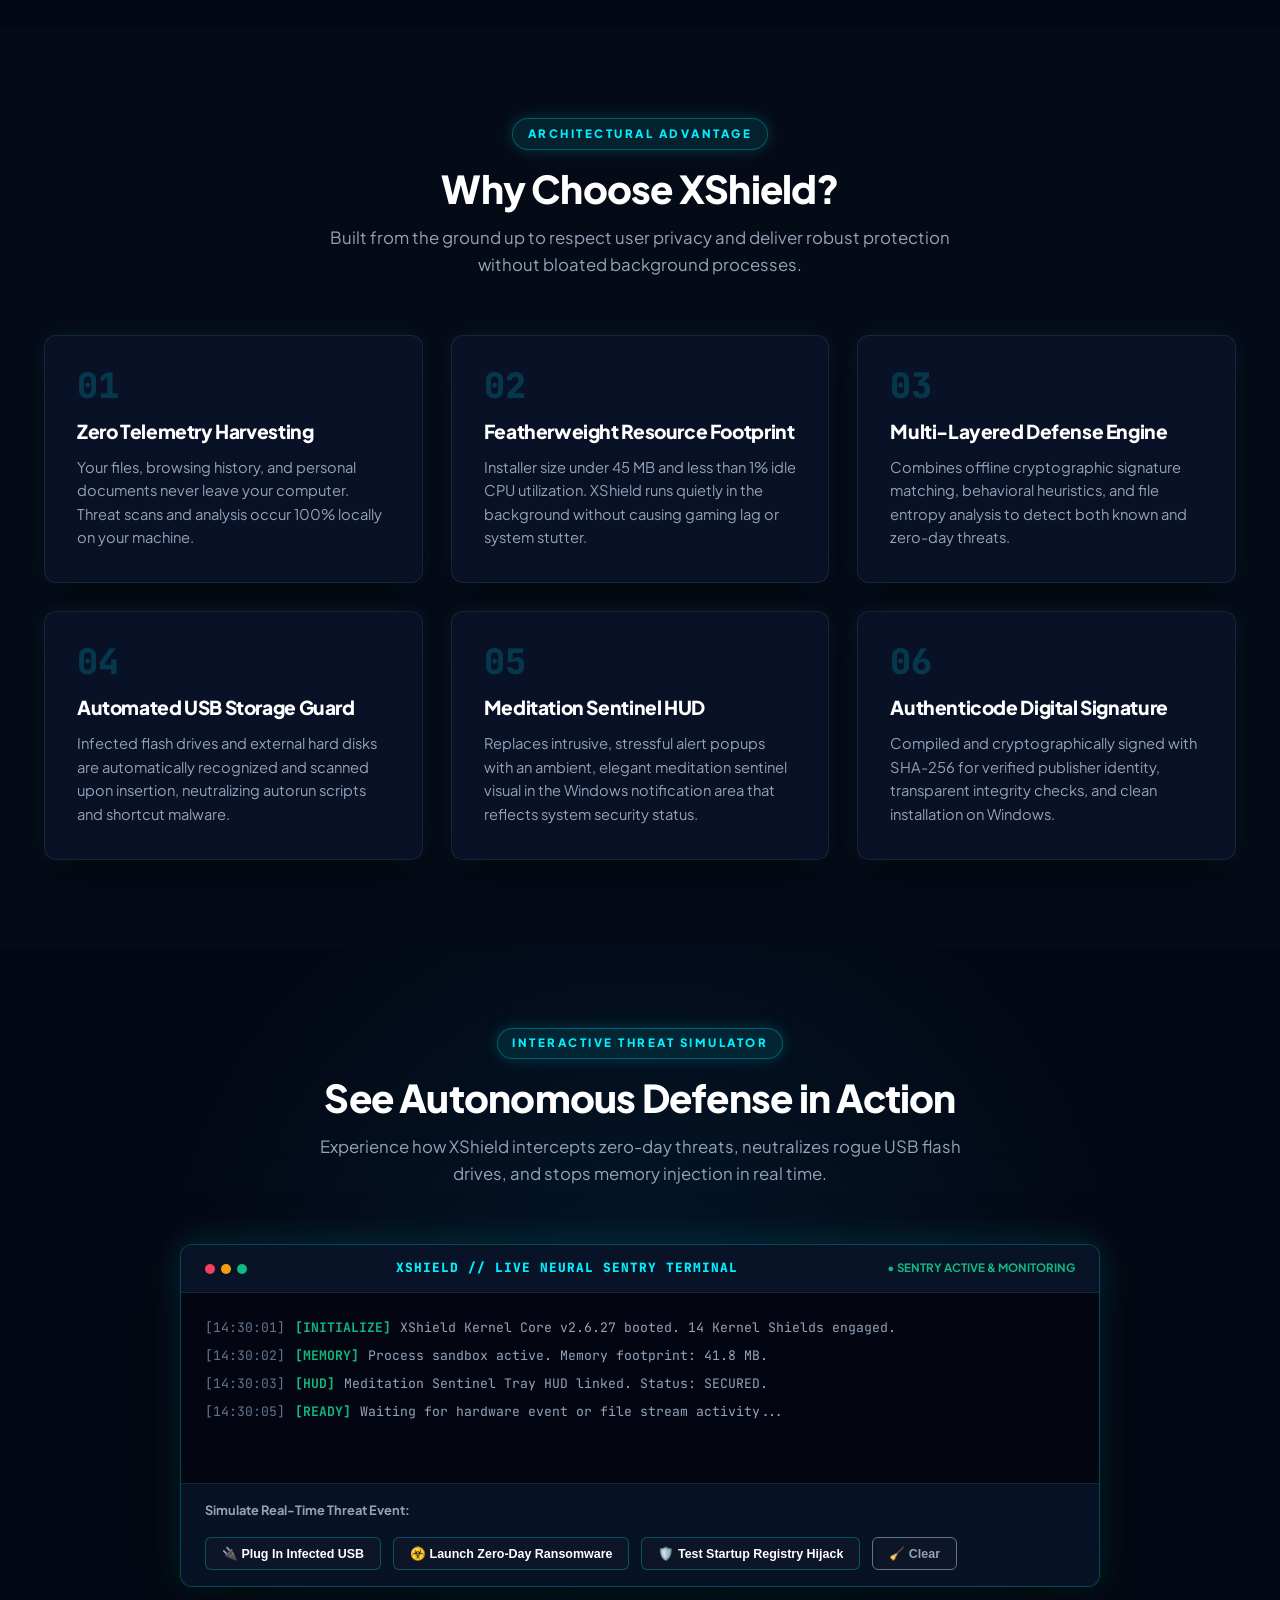
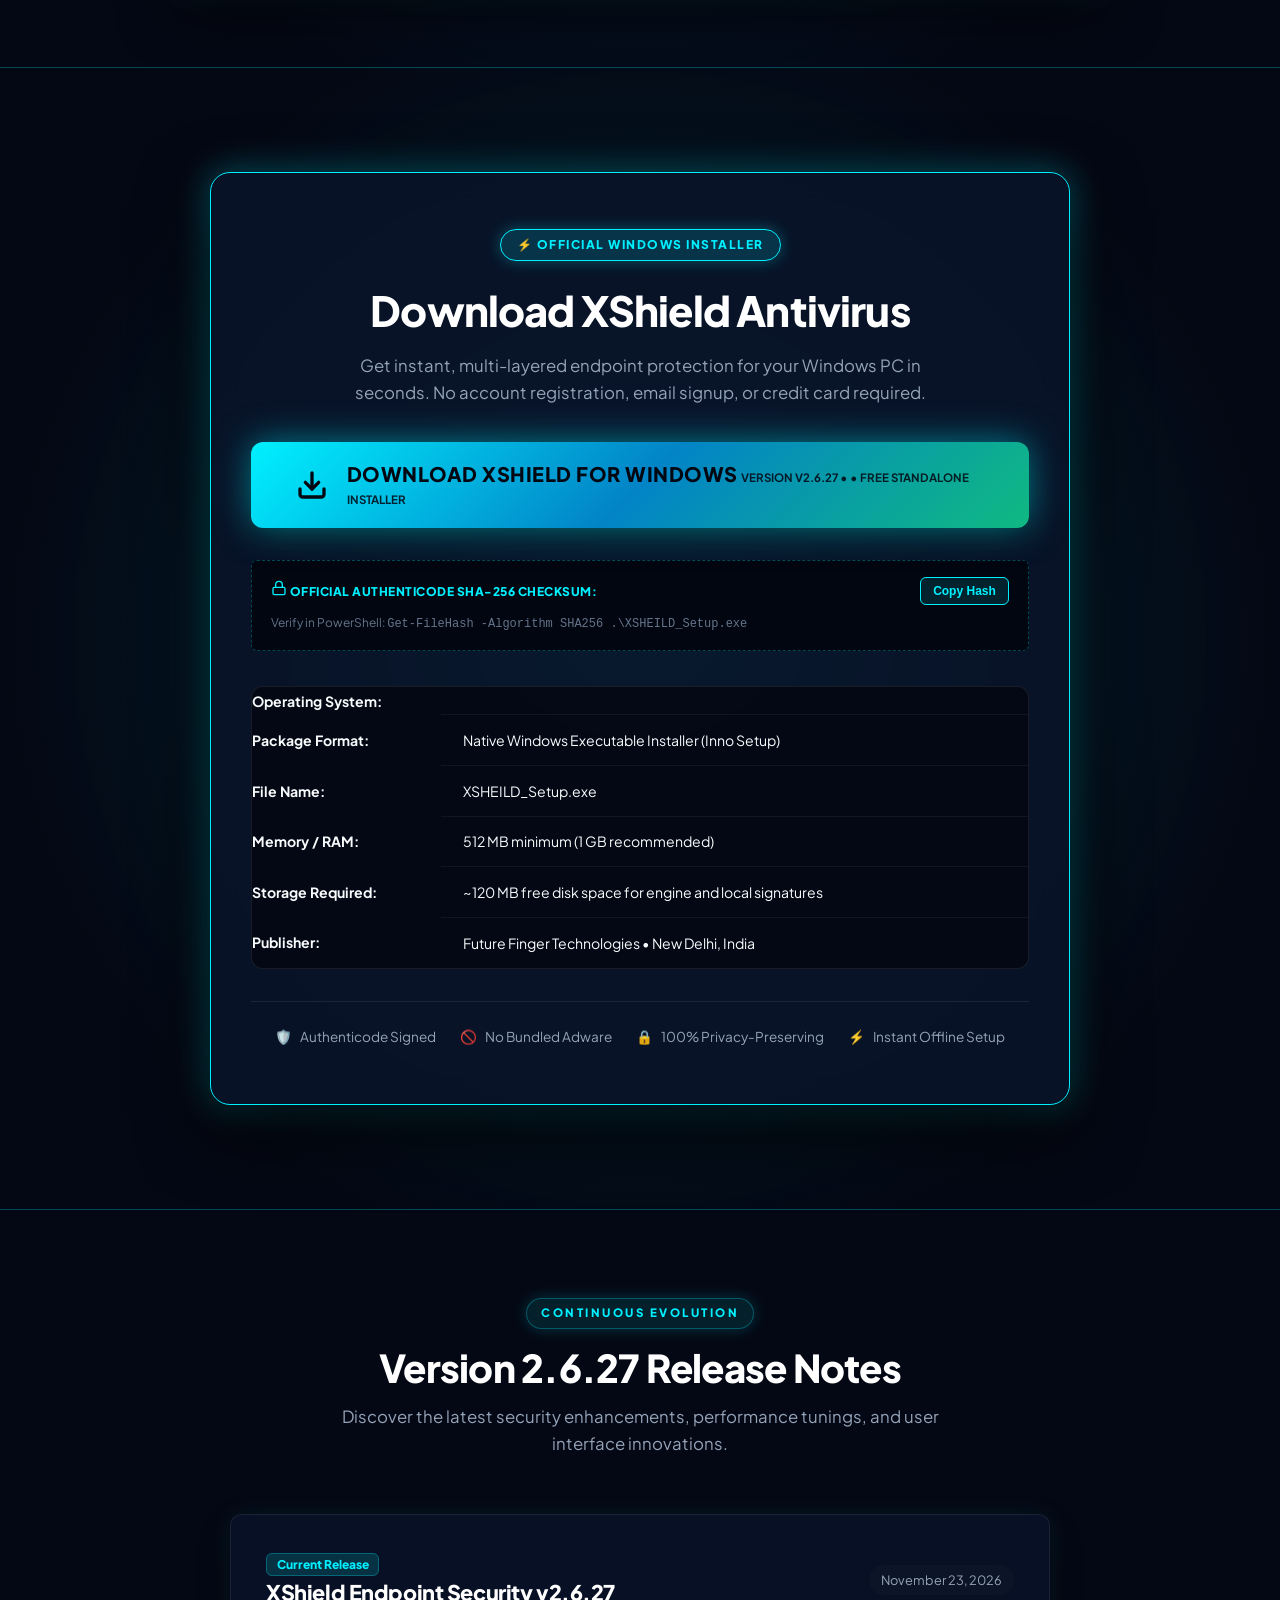
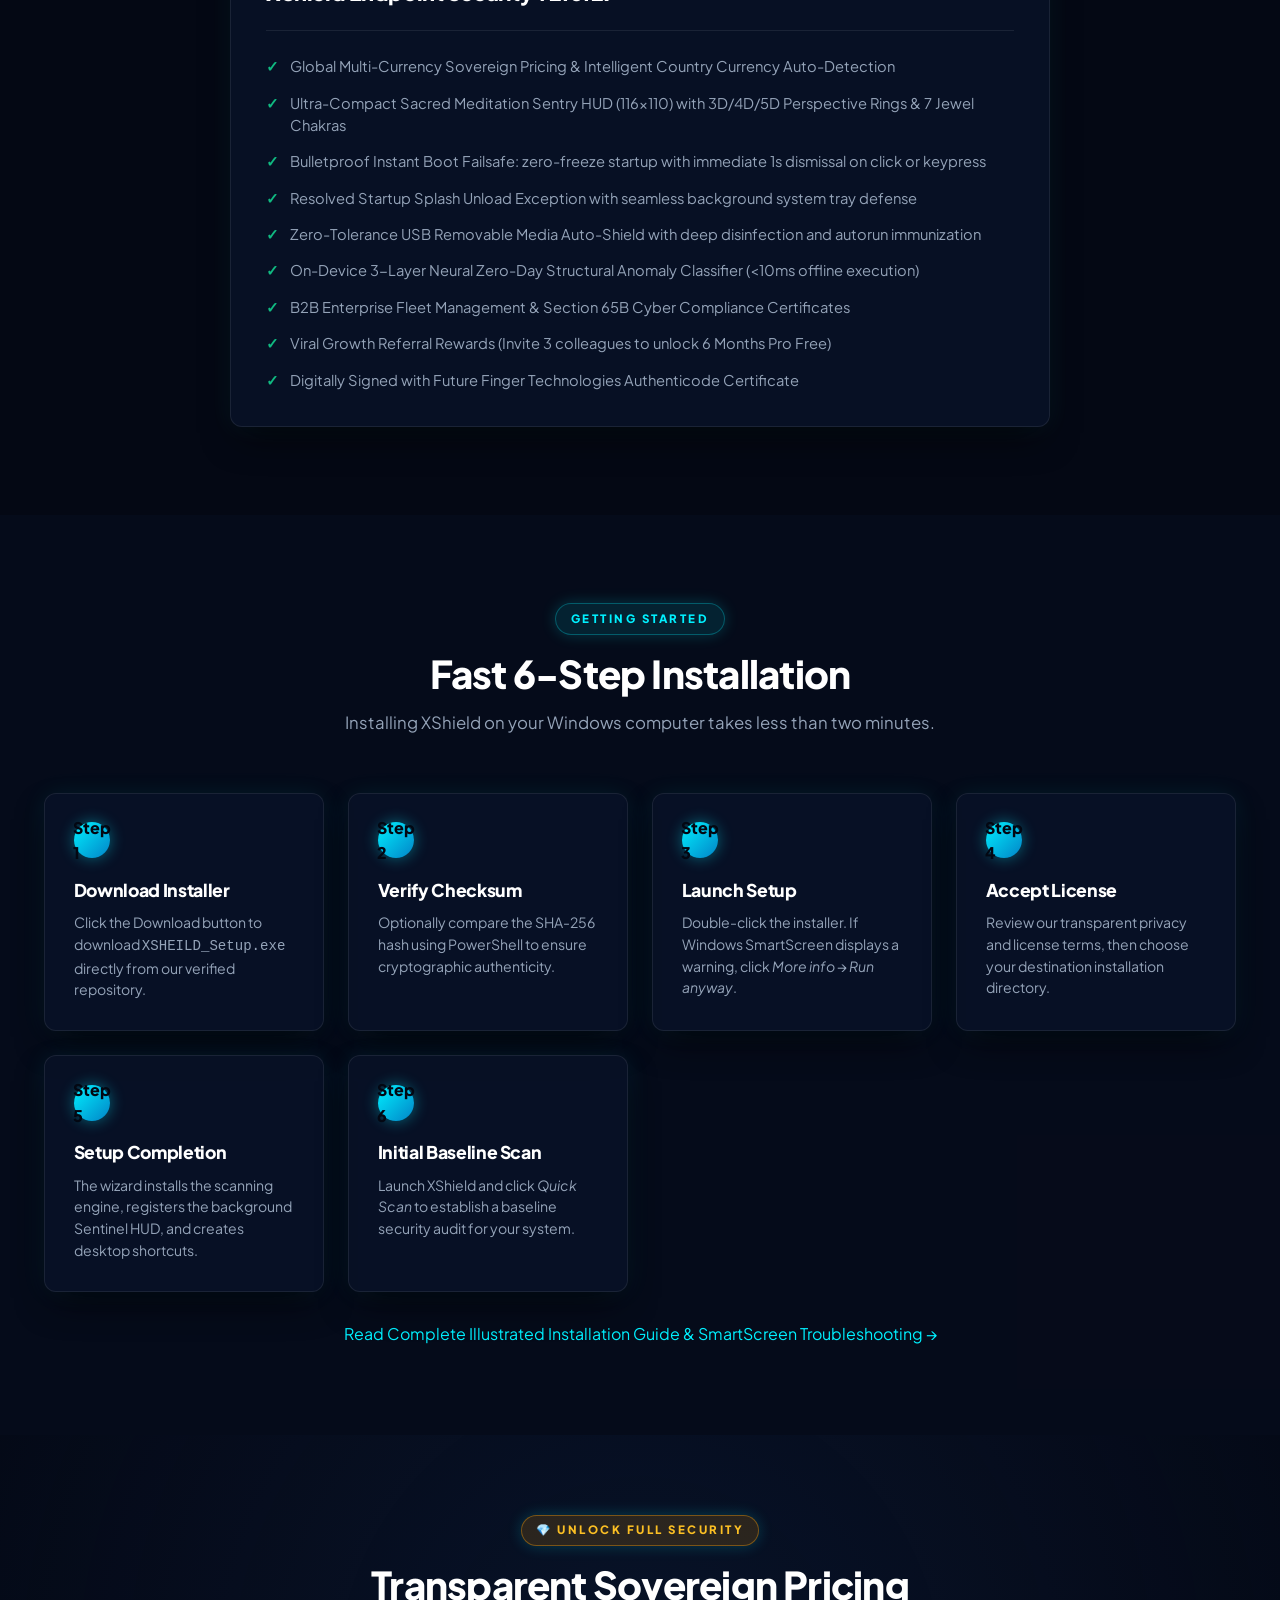
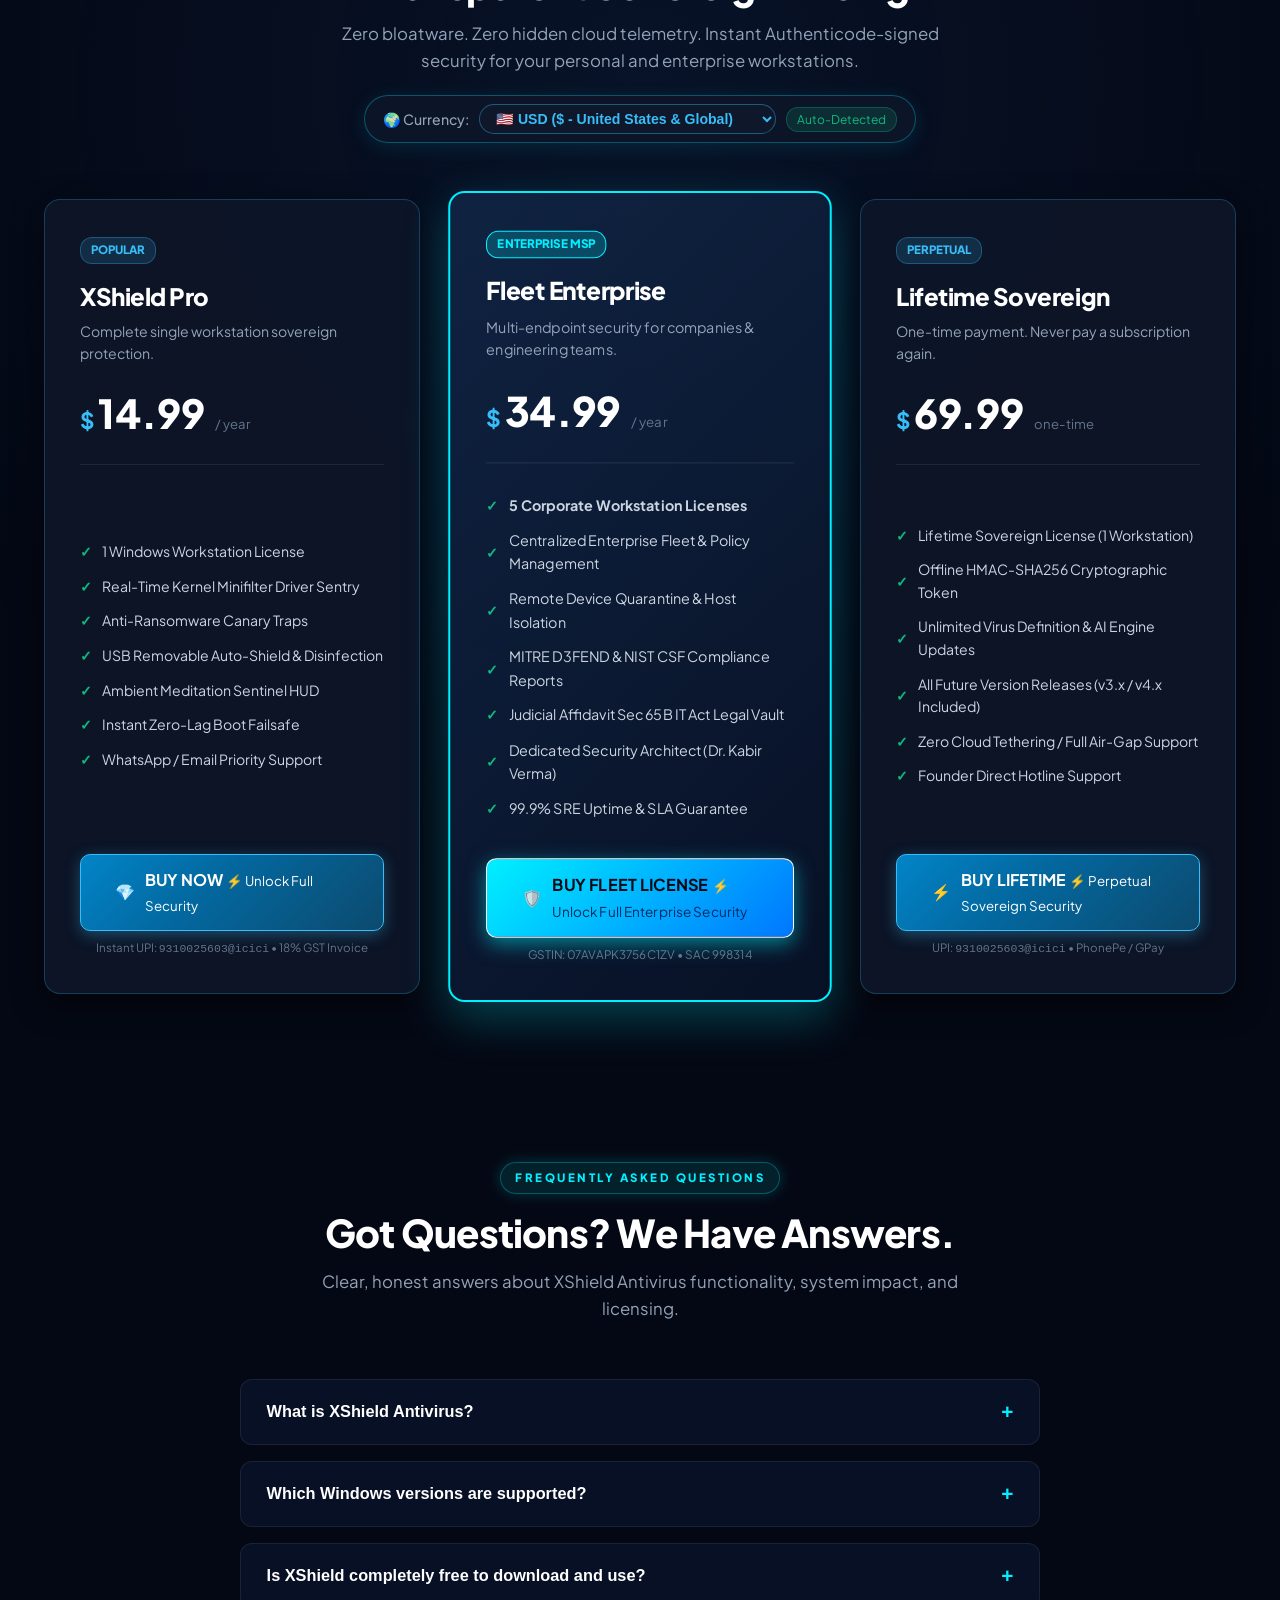
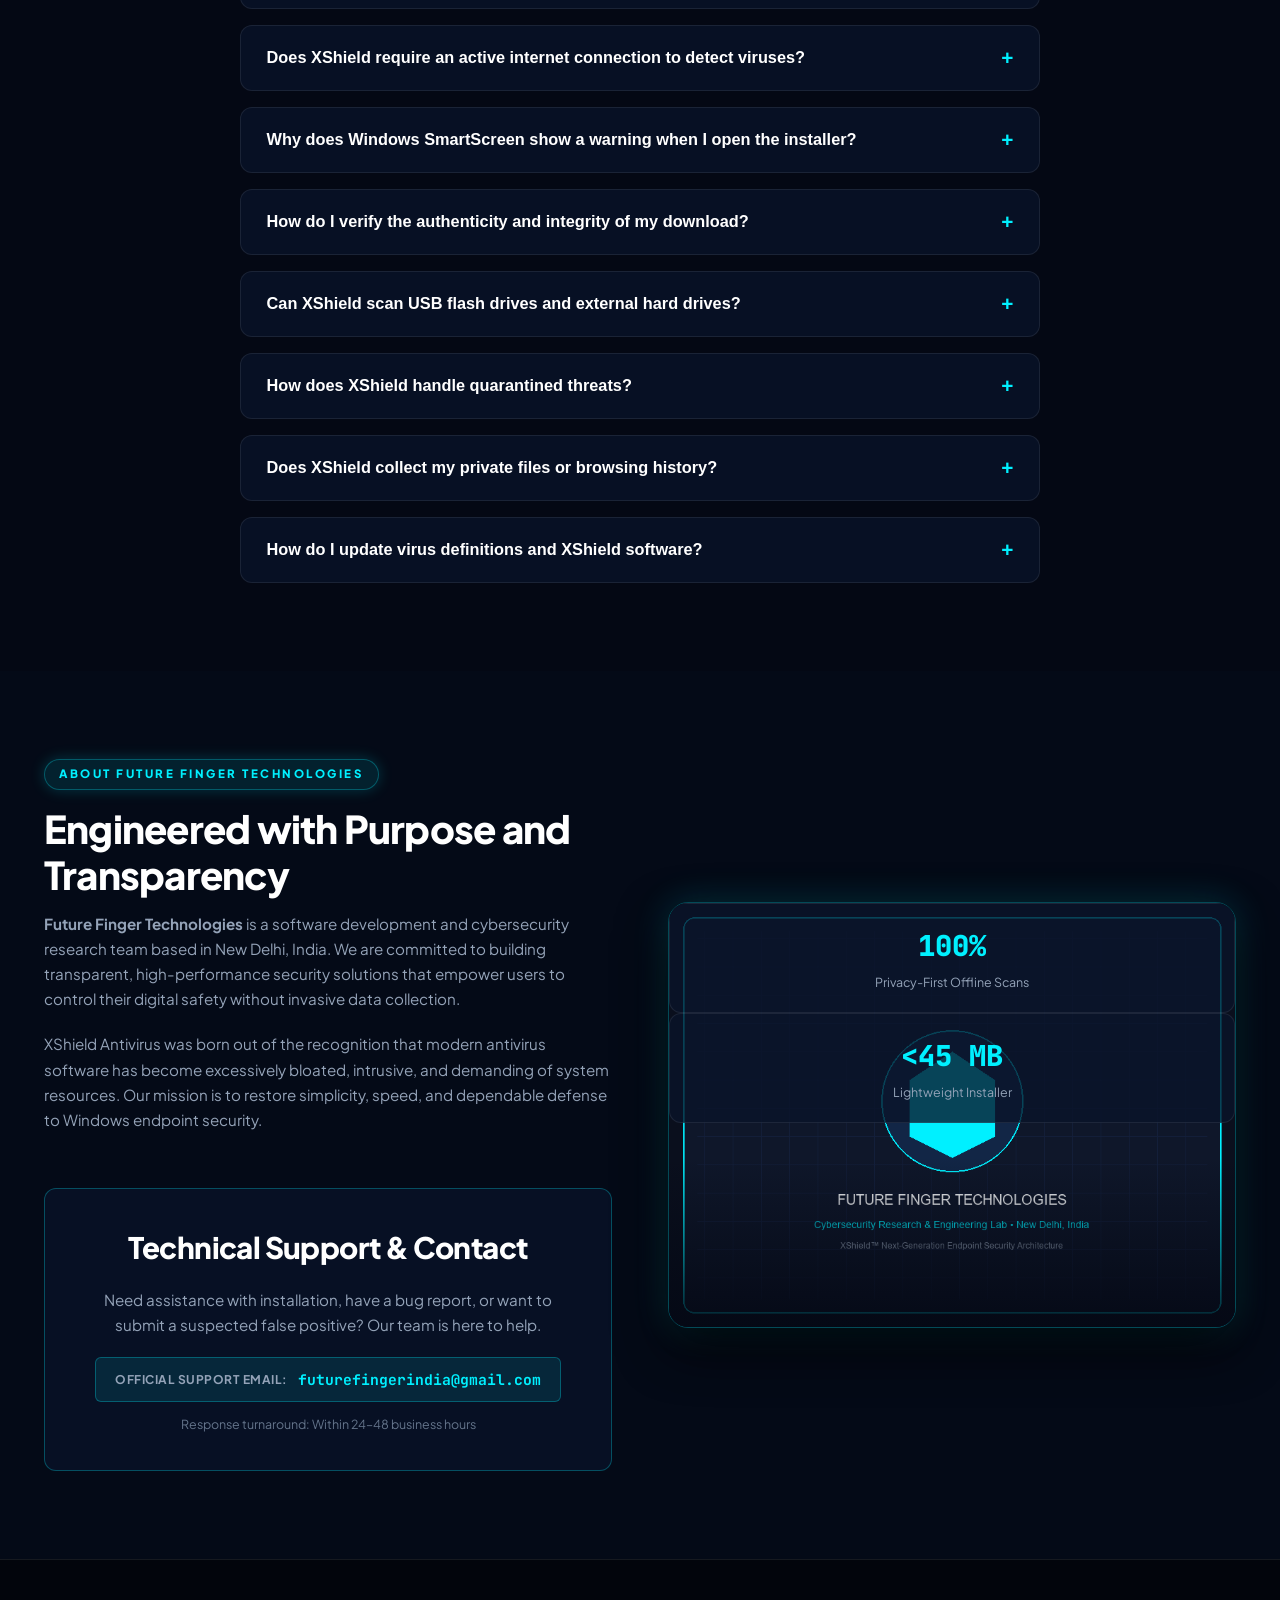
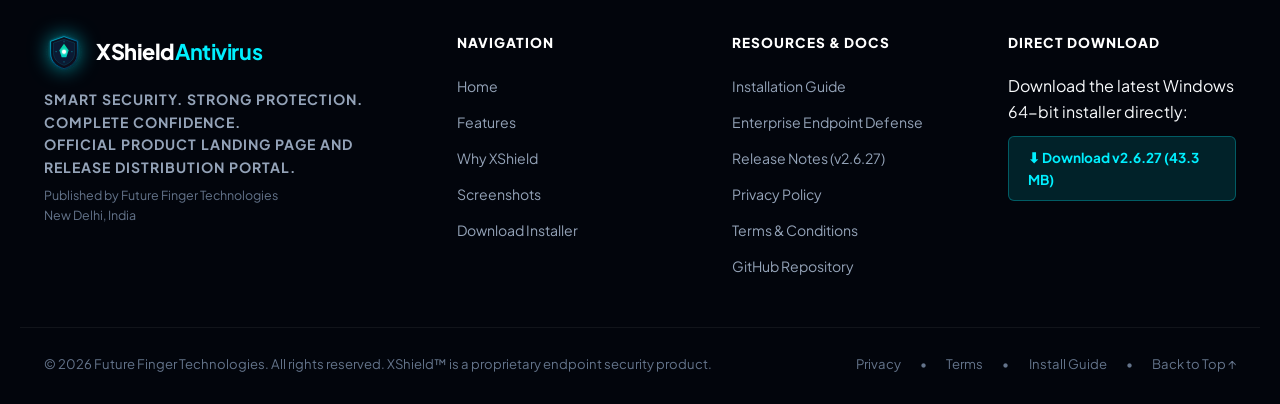
==== commit c3852e09: "feat(web): 100% mobile responsive cyber drawer, 4D matrix particle canvas, and 3D gyro tilt shield" ====
--- a/index.html
+++ b/index.html
@@ -66,6 +66,13 @@
 
       <!-- Desktop & Mobile Navigation Links -->
       <nav class="nav-links" id="nav-links" aria-label="Main Navigation">
+        <div class="mobile-nav-header">
+          <div class="mobile-nav-brand">
+            <img src="assets/logo-3d.svg" alt="XShield 3D Logo" width="30" height="30">
+            <span>XShield <span class="brand-accent">Menu</span></span>
+          </div>
+          <button class="mobile-nav-close" id="mobileNavClose" aria-label="Close Navigation">&times;</button>
+        </div>
         <a href="#hero" class="nav-item">Home</a>
         <a href="#features" class="nav-item">Features</a>
         <a href="#simulator" class="nav-item">Simulator</a>
@@ -166,36 +173,40 @@
           <div class="shield-container" id="heroShieldContainer">
             <div class="shield-hologram-ring ring-outer"></div>
             <div class="shield-hologram-ring ring-inner"></div>
+            <div class="shield-hologram-ring ring-quantum"></div>
+            <div class="shield-laser-scanner"></div>
             <div class="shield-core-glow"></div>
             <img src="assets/hero-shield.svg" alt="XShield 3D Security Shield" class="hero-shield-img" width="460" height="460">
             
             <!-- Floating 3D Security Status Badges -->
-            <div class="floating-badge badge-top-left">
-              <span class="badge-icon-shield">🛡️</span>
-              <div class="badge-text">
-                <strong>Real-Time Shield</strong>
-                <span>14 Kernel Shields &bull; Active</span>
-              </div>
-            </div>
-            <div class="floating-badge badge-top-right">
-              <span class="badge-icon-shield" style="color: #00f0ff;">⚡</span>
-              <div class="badge-text">
-                <strong>USB Auto-Shield</strong>
-                <span>Zero-Click Intercept</span>
-              </div>
-            </div>
-            <div class="floating-badge badge-bottom-left">
-              <span class="badge-icon-shield" style="color: #8b5cf6;">🧠</span>
-              <div class="badge-text">
-                <strong>Neural Engine</strong>
-                <span>99.98% Zero-Day Catch</span>
-              </div>
-            </div>
-            <div class="floating-badge badge-bottom-right">
-              <span class="badge-icon-sentinel">🧘</span>
-              <div class="badge-text">
-                <strong>Meditation Sentinel</strong>
-                <span>HUD Status: Secured</span>
+            <div class="floating-badges-container" id="floatingBadgesContainer">
+              <div class="floating-badge badge-top-left">
+                <span class="badge-icon-shield">🛡️</span>
+                <div class="badge-text">
+                  <strong>Real-Time Shield</strong>
+                  <span>14 Kernel Shields &bull; Active</span>
+                </div>
+              </div>
+              <div class="floating-badge badge-top-right">
+                <span class="badge-icon-shield" style="color: #00f0ff;">⚡</span>
+                <div class="badge-text">
+                  <strong>USB Auto-Shield</strong>
+                  <span>Zero-Click Intercept</span>
+                </div>
+              </div>
+              <div class="floating-badge badge-bottom-left">
+                <span class="badge-icon-shield" style="color: #8b5cf6;">🧠</span>
+                <div class="badge-text">
+                  <strong>Neural Engine</strong>
+                  <span>99.98% Zero-Day Catch</span>
+                </div>
+              </div>
+              <div class="floating-badge badge-bottom-right">
+                <span class="badge-icon-sentinel">🧘</span>
+                <div class="badge-text">
+                  <strong>Meditation Sentinel</strong>
+                  <span>HUD Status: Secured</span>
+                </div>
               </div>
             </div>
           </div>
--- a/style.css
+++ b/style.css
@@ -629,7 +629,7 @@
   cursor: grabbing;
 }
 
-/* 3D Hologram Rings */
+/* 3D Hologram Rings & 4D Gyro Dynamics */
 .shield-hologram-ring {
   position: absolute;
   border-radius: 50%;
@@ -638,31 +638,84 @@
 }
 
 .ring-outer {
-  width: 460px;
-  height: 460px;
-  border: 1.5px dashed rgba(0, 240, 255, 0.35);
-  animation: ringSpinClockwise 30s linear infinite;
-  transform: rotateX(65deg) rotateZ(0deg);
-  box-shadow: 0 0 20px rgba(0, 240, 255, 0.2);
+  width: 480px;
+  height: 480px;
+  max-width: 95vw;
+  max-height: 95vw;
+  border: 1.5px dashed rgba(0, 240, 255, 0.45);
+  animation: ringSpinClockwise 28s linear infinite;
+  transform: rotateX(68deg) rotateZ(0deg);
+  box-shadow: 0 0 25px rgba(0, 240, 255, 0.25), inset 0 0 25px rgba(0, 240, 255, 0.15);
 }
 
 .ring-inner {
-  width: 380px;
-  height: 380px;
-  border: 1.2px solid rgba(139, 92, 246, 0.4);
-  animation: ringSpinCounter 22s linear infinite;
-  transform: rotateX(65deg) rotateZ(0deg);
-  box-shadow: 0 0 25px rgba(139, 92, 246, 0.25);
+  width: 400px;
+  height: 400px;
+  max-width: 82vw;
+  max-height: 82vw;
+  border: 1.5px solid rgba(139, 92, 246, 0.5);
+  animation: ringSpinCounter 20s linear infinite;
+  transform: rotateY(55deg) rotateX(25deg) rotateZ(0deg);
+  box-shadow: 0 0 30px rgba(139, 92, 246, 0.3), inset 0 0 20px rgba(139, 92, 246, 0.2);
+}
+
+.ring-quantum {
+  width: 320px;
+  height: 320px;
+  max-width: 68vw;
+  max-height: 68vw;
+  border: 1.5px dotted rgba(16, 185, 129, 0.6);
+  animation: ringSpinQuantum 16s linear infinite;
+  transform: rotateX(-50deg) rotateY(45deg);
+  box-shadow: 0 0 30px rgba(16, 185, 129, 0.35);
+}
+
+.shield-laser-scanner {
+  position: absolute;
+  width: 85%;
+  height: 2.5px;
+  background: linear-gradient(90deg, transparent, #00f0ff 25%, #ffffff 50%, #00f0ff 75%, transparent);
+  box-shadow: 0 0 18px #00f0ff, 0 0 35px rgba(0, 240, 255, 0.6);
+  pointer-events: none;
+  animation: shieldScanLaser 3.5s ease-in-out infinite alternate;
+  z-index: 8;
+  opacity: 0.85;
+}
+
+@keyframes shieldScanLaser {
+  0% {
+    top: 15%;
+    opacity: 0.2;
+    transform: scaleX(0.7);
+  }
+  20% {
+    opacity: 0.9;
+    transform: scaleX(1);
+  }
+  80% {
+    opacity: 0.9;
+    transform: scaleX(1);
+  }
+  100% {
+    top: 85%;
+    opacity: 0.2;
+    transform: scaleX(0.7);
+  }
 }
 
 @keyframes ringSpinClockwise {
-  from { transform: rotateX(65deg) rotateZ(0deg); }
-  to { transform: rotateX(65deg) rotateZ(360deg); }
+  from { transform: rotateX(68deg) rotateZ(0deg); }
+  to { transform: rotateX(68deg) rotateZ(360deg); }
 }
 
 @keyframes ringSpinCounter {
-  from { transform: rotateX(65deg) rotateZ(360deg); }
-  to { transform: rotateX(65deg) rotateZ(0deg); }
+  from { transform: rotateY(55deg) rotateX(25deg) rotateZ(360deg); }
+  to { transform: rotateY(55deg) rotateX(25deg) rotateZ(0deg); }
+}
+
+@keyframes ringSpinQuantum {
+  from { transform: rotateX(-50deg) rotateY(45deg) rotateZ(0deg); }
+  to { transform: rotateX(-50deg) rotateY(45deg) rotateZ(360deg); }
 }
 
 .shield-core-glow {
@@ -1947,11 +2000,141 @@
   color: var(--cyan-primary);
 }
 
-/* ==================== RESPONSIVE MEDIA QUERIES ==================== */
+/* ==================== GLOBAL RESPONSIVE HARDENING ==================== */
+html, body {
+  overflow-x: hidden !important;
+  width: 100% !important;
+  max-width: 100vw !important;
+  position: relative;
+  -webkit-overflow-scrolling: touch;
+}
+
+/* ==================== MASTER RESPONSIVE MEDIA QUERIES ==================== */
+
+/* --- TABLETS & SMALL LAPTOPS (<= 1024px) --- */
 @media (max-width: 1024px) {
+  /* Navigation: Cyber Drawer Mode */
+  .hamburger-btn {
+    display: flex;
+  }
+
+  .nav-links {
+    position: fixed;
+    top: 0;
+    right: 0;
+    width: min(340px, 86vw);
+    height: 100vh;
+    height: 100dvh;
+    background: linear-gradient(180deg, rgba(6, 14, 32, 0.98) 0%, rgba(3, 7, 18, 0.99) 100%);
+    backdrop-filter: blur(28px);
+    -webkit-backdrop-filter: blur(28px);
+    border-left: 1px solid rgba(0, 240, 255, 0.35);
+    box-shadow: -15px 0 45px rgba(0, 0, 0, 0.85);
+    display: flex;
+    flex-direction: column;
+    align-items: stretch;
+    padding: 1.5rem 1.5rem 2.5rem;
+    gap: 0.65rem;
+    overflow-y: auto;
+    overflow-x: hidden;
+    z-index: 10001;
+    transform: translateX(110%);
+    transition: transform 0.35s cubic-bezier(0.16, 1, 0.3, 1);
+  }
+
+  .nav-links::-webkit-scrollbar {
+    width: 4px;
+  }
+  .nav-links::-webkit-scrollbar-thumb {
+    background: rgba(0, 240, 255, 0.4);
+    border-radius: 4px;
+  }
+
+  .nav-links.nav-active {
+    transform: translateX(0);
+  }
+
+  .mobile-nav-header {
+    display: flex;
+    align-items: center;
+    justify-content: space-between;
+    padding-bottom: 1.1rem;
+    margin-bottom: 0.5rem;
+    border-bottom: 1px solid rgba(0, 240, 255, 0.2);
+  }
+  .mobile-nav-brand {
+    display: flex;
+    align-items: center;
+    gap: 10px;
+    font-size: 1.15rem;
+    font-weight: 800;
+    color: #ffffff;
+  }
+  .mobile-nav-close {
+    background: rgba(255, 255, 255, 0.08);
+    border: 1px solid rgba(255, 255, 255, 0.2);
+    color: #94a3b8;
+    font-size: 26px;
+    line-height: 1;
+    width: 36px;
+    height: 36px;
+    border-radius: 10px;
+    display: flex;
+    align-items: center;
+    justify-content: center;
+    cursor: pointer;
+    transition: all 0.2s ease;
+  }
+  .mobile-nav-close:hover {
+    background: rgba(239, 68, 68, 0.25);
+    color: #ffffff;
+    border-color: #ef4444;
+  }
+
+  .mobile-overlay {
+    position: fixed;
+    top: 0;
+    left: 0;
+    width: 100%;
+    height: 100%;
+    background: rgba(0, 0, 0, 0.75);
+    backdrop-filter: blur(4px);
+    z-index: 10000;
+    opacity: 0;
+    pointer-events: none;
+    transition: opacity 0.3s ease;
+  }
+  .mobile-overlay.active {
+    opacity: 1;
+    pointer-events: auto;
+  }
+
+  .nav-item {
+    font-size: 1rem;
+    padding: 0.65rem 0.8rem;
+    border-radius: 8px;
+    border: 1px solid transparent;
+  }
+  .nav-item:hover, .nav-item.active {
+    background: rgba(0, 240, 255, 0.08);
+    border-color: rgba(0, 240, 255, 0.2);
+  }
+  .nav-item::after {
+    display: none;
+  }
+
+  .btn-nav-download {
+    margin-top: 1rem;
+    text-align: center;
+    padding: 0.75rem 1.2rem;
+    border-radius: 12px;
+  }
+
+  /* Hero Section */
   .hero-grid {
     grid-template-columns: 1fr;
     text-align: center;
+    gap: 3rem;
   }
   .hero-description {
     margin: 0 auto 1.8rem;
@@ -1961,77 +2144,321 @@
   }
   .hero-specs-bar {
     justify-content: center;
+    margin: 2rem auto 0;
+  }
+  .hero-visual {
+    margin-top: 1.5rem;
+  }
+
+  /* Grid Layouts */
+  .metrics-strip-grid {
+    grid-template-columns: repeat(3, 1fr);
+  }
+  .pricing-grid {
+    grid-template-columns: repeat(auto-fit, minmax(280px, 1fr));
   }
   .about-grid {
     grid-template-columns: 1fr;
   }
   .footer-grid {
     grid-template-columns: 1fr 1fr;
-  }
-  .metrics-strip-grid {
-    grid-template-columns: repeat(3, 1fr);
-  }
-}
-
+    gap: 2rem;
+  }
+}
+
+/* --- MOBILE LANDSCAPE & PHONES (<= 768px) --- */
 @media (max-width: 768px) {
-  .nav-links {
-    position: fixed;
-    top: 74px;
-    left: 0;
-    width: 100%;
-    background: rgba(4, 8, 20, 0.98);
-    backdrop-filter: blur(20px);
+  .top-announcement-bar {
+    padding: 6px 12px;
+    font-size: 0.78rem;
+  }
+  .announcement-inner {
     flex-direction: column;
-    padding: 2rem;
-    gap: 1.25rem;
-    border-bottom: 1px solid var(--border-cyan);
-    transform: translateY(-150%);
-    transition: transform var(--transition-smooth);
-    z-index: 999;
-  }
-
-  .nav-links.nav-active {
-    transform: translateY(0);
-  }
-
-  .hamburger-btn {
-    display: flex;
-  }
-
+    gap: 4px;
+    align-items: center;
+    text-align: center;
+  }
+  .announcement-pill {
+    padding: 2px 8px;
+    font-size: 0.7rem;
+  }
+
+  .site-header {
+    height: 66px;
+  }
+  .nav-container {
+    height: 66px;
+    padding: 0 1rem;
+  }
+  .brand-logo .brand-icon {
+    width: 34px;
+    height: 34px;
+  }
+  .brand-text {
+    font-size: 1.2rem;
+  }
+
+  .hero-section {
+    padding: 2.5rem 0 3.5rem;
+  }
   .hero-title {
-    font-size: 2.3rem;
+    font-size: clamp(2rem, 5.5vw, 2.6rem);
+    line-height: 1.15;
+  }
+  .hero-subtitle {
+    font-size: 1.05rem;
+  }
+  .hero-description {
+    font-size: 0.9rem;
+    line-height: 1.55;
   }
 
   .section-title {
-    font-size: 1.85rem;
+    font-size: clamp(1.7rem, 4.5vw, 2.2rem);
+  }
+  .section-subtitle {
+    font-size: 0.95rem;
   }
 
   .metrics-strip-grid {
     grid-template-columns: 1fr 1fr;
-  }
-
+    gap: 12px;
+  }
+
+  /* Threat Defense Simulator */
+  .sim-terminal-window {
+    padding: 1.2rem;
+    border-radius: 14px;
+  }
+  .sim-controls {
+    flex-direction: column;
+    width: 100%;
+    gap: 8px;
+  }
+  .btn-sim-action {
+    width: 100%;
+    justify-content: center;
+  }
+  .sim-log-screen {
+    font-size: 0.78rem;
+    max-height: 250px;
+    padding: 10px;
+  }
+
+  /* Specs & Comparison Table */
+  .specs-table-wrapper {
+    overflow-x: auto;
+    -webkit-overflow-scrolling: touch;
+    border-radius: 12px;
+    border: 1px solid rgba(0, 240, 255, 0.2);
+  }
+  .specs-table th, .specs-table td {
+    padding: 10px 14px;
+    font-size: 0.82rem;
+    white-space: nowrap;
+  }
+
+  /* Pricing Cards: Clean single-column on phones */
+  .pricing-grid {
+    grid-template-columns: 1fr;
+    max-width: 440px;
+    margin: 2rem auto 0;
+  }
+  .pricing-card.featured {
+    transform: none;
+    order: -1;
+  }
+
+  /* Download Mega Card */
   .download-card {
-    padding: 2.2rem 1.4rem;
-  }
-
+    padding: 2.2rem 1.2rem;
+  }
   .download-title {
-    font-size: 2rem;
+    font-size: 1.85rem;
+  }
+  .checksum-hash {
+    font-size: 0.72rem;
+    word-break: break-all;
+    padding: 8px;
+  }
+  .download-guarantees {
+    grid-template-columns: 1fr 1fr;
+    gap: 8px;
   }
 
   .footer-grid {
     grid-template-columns: 1fr;
-  }
-}
-
+    gap: 2rem;
+  }
+}
+
+/* --- PHONES DOCKING & SHIELD FIT (<= 640px) --- */
+@media (max-width: 640px) {
+  .hero-cta-group {
+    flex-direction: column;
+    width: 100%;
+    gap: 10px;
+  }
+  .hero-cta-group .btn-primary,
+  .hero-cta-group .btn-secondary {
+    width: 100%;
+    justify-content: center;
+    padding: 14px 18px;
+    font-size: 0.95rem;
+  }
+
+  .hero-specs-bar {
+    display: grid;
+    grid-template-columns: 1fr 1fr;
+    gap: 8px;
+    width: 100%;
+    max-width: 420px;
+    padding: 10px;
+    background: rgba(15, 23, 42, 0.65);
+    border: 1px solid rgba(0, 240, 255, 0.2);
+    border-radius: 12px;
+  }
+  .spec-separator {
+    display: none;
+  }
+  .spec-item {
+    text-align: center;
+  }
+
+  /* 3D Shield Mobile Fit */
+  .shield-container {
+    width: min(340px, 86vw);
+    height: min(340px, 86vw);
+    margin: 0 auto;
+  }
+  .ring-outer {
+    width: 100%;
+    height: 100%;
+  }
+  .ring-inner {
+    width: 82%;
+    height: 82%;
+  }
+  .ring-quantum {
+    width: 66%;
+    height: 66%;
+  }
+  .hero-shield-img {
+    width: 78%;
+    height: 78%;
+  }
+
+  /* Floating Badges: Dock gracefully below shield without screen overflow */
+  .floating-badges-container {
+    display: grid;
+    grid-template-columns: 1fr 1fr;
+    gap: 8px;
+    width: 100%;
+    max-width: 400px;
+    margin: 1.5rem auto 0;
+    position: relative;
+    top: 0;
+    left: 0;
+  }
+  .floating-badge {
+    position: static !important;
+    transform: none !important;
+    animation: none !important;
+    width: 100%;
+    padding: 0.55rem 0.75rem;
+    box-sizing: border-box;
+    font-size: 0.78rem;
+    gap: 8px;
+  }
+  .floating-badge .badge-text strong {
+    font-size: 0.8rem;
+  }
+  .floating-badge .badge-text span {
+    font-size: 0.68rem;
+  }
+
+  /* Bottom Floating Buy HUD: Compact thumb dock */
+  .floating-meditation-hud {
+    bottom: 10px;
+    left: 10px;
+    right: 10px;
+    width: calc(100% - 20px);
+    max-width: 420px;
+    margin: 0 auto;
+    padding: 8px 12px;
+    border-radius: 16px;
+  }
+  .floating-hud-inner {
+    gap: 8px;
+    justify-content: space-between;
+  }
+  .hud-sentinel-avatar-wrap {
+    width: 36px;
+    height: 36px;
+    flex-shrink: 0;
+  }
+  .hud-title {
+    font-size: 0.78rem;
+  }
+  .hud-status {
+    font-size: 0.7rem;
+  }
+  .btn-floating-3d-buy {
+    padding: 8px 14px;
+    border-radius: 10px;
+    gap: 6px;
+  }
+  .floating-btn-icon {
+    font-size: 16px;
+  }
+  .floating-btn-text strong {
+    font-size: 12px;
+    letter-spacing: 0.8px;
+  }
+  .floating-btn-text small {
+    display: none;
+  }
+  .floating-badge-discount {
+    font-size: 9px;
+    padding: 2px 6px;
+  }
+}
+
+/* --- SMALL PHONES (<= 480px) --- */
 @media (max-width: 480px) {
+  .hero-title {
+    font-size: 1.85rem;
+  }
+  .btn-download-mega {
+    padding: 1rem 1.4rem;
+    font-size: 1rem;
+    width: 100%;
+  }
   .metrics-strip-grid {
     grid-template-columns: 1fr;
   }
+  .floating-badges-container {
+    grid-template-columns: 1fr;
+  }
+  .hero-specs-bar {
+    grid-template-columns: 1fr;
+  }
+  .download-guarantees {
+    grid-template-columns: 1fr;
+  }
+}
+
+/* --- ULTRA-COMPACT SCREENS (<= 360px) --- */
+@media (max-width: 360px) {
   .hero-title {
-    font-size: 1.95rem;
-  }
-  .btn-download-mega {
-    padding: 1rem 1.6rem;
+    font-size: 1.65rem;
+  }
+  .brand-text {
+    font-size: 1.05rem;
+  }
+  .btn-primary, .btn-secondary {
+    font-size: 0.88rem;
+    padding: 12px 14px;
   }
 }
 
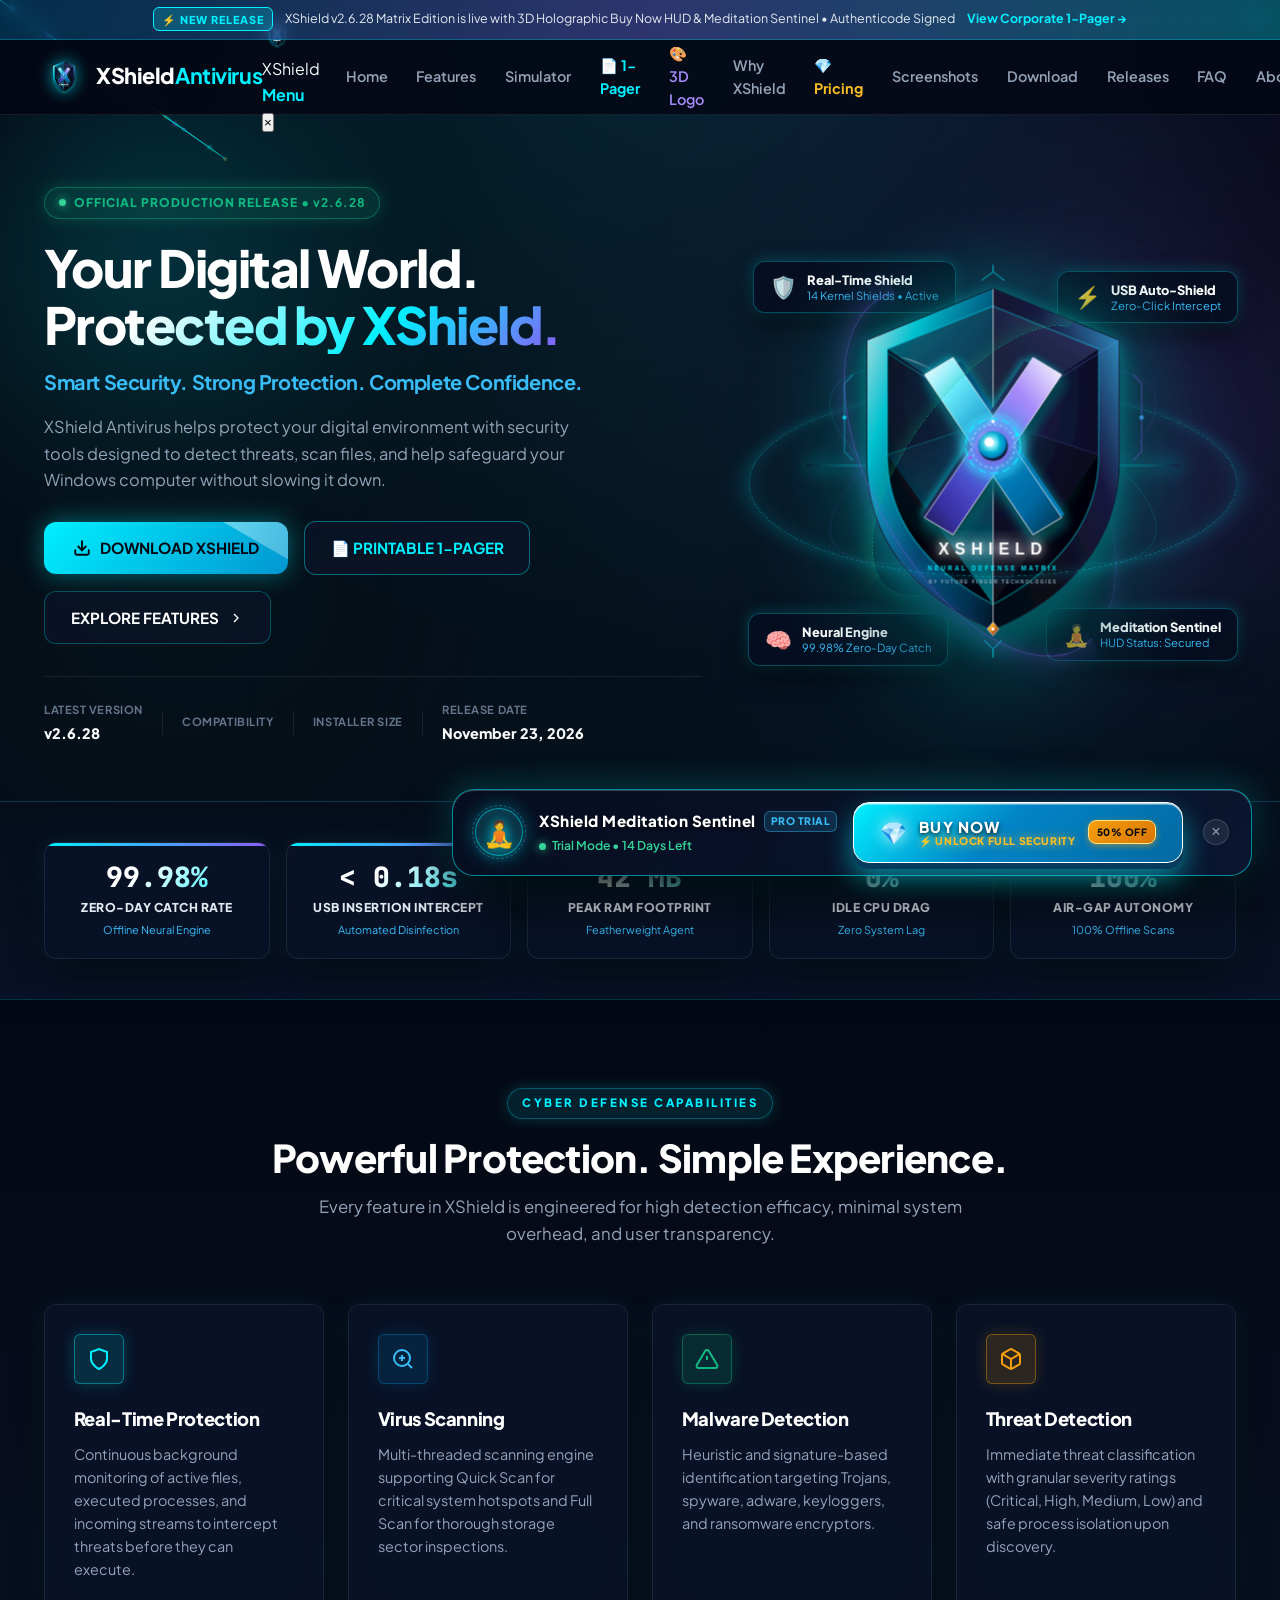
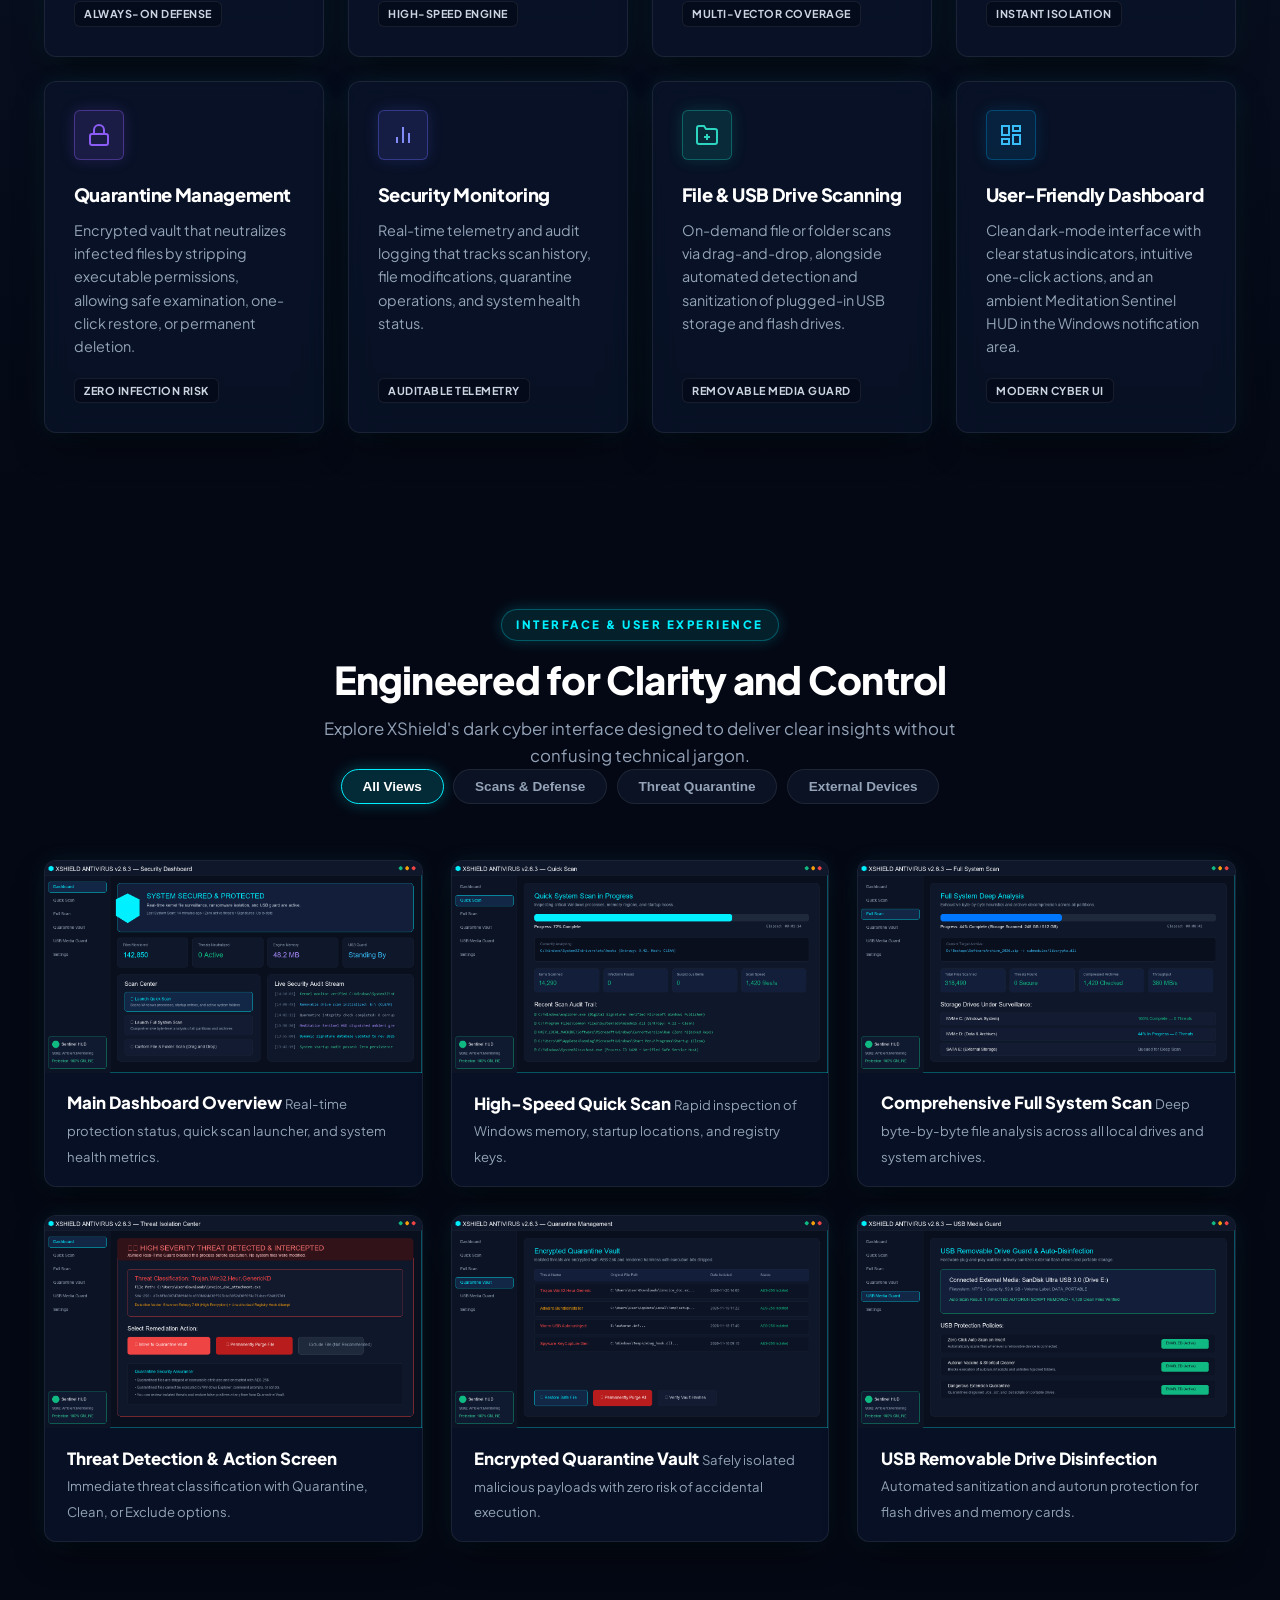
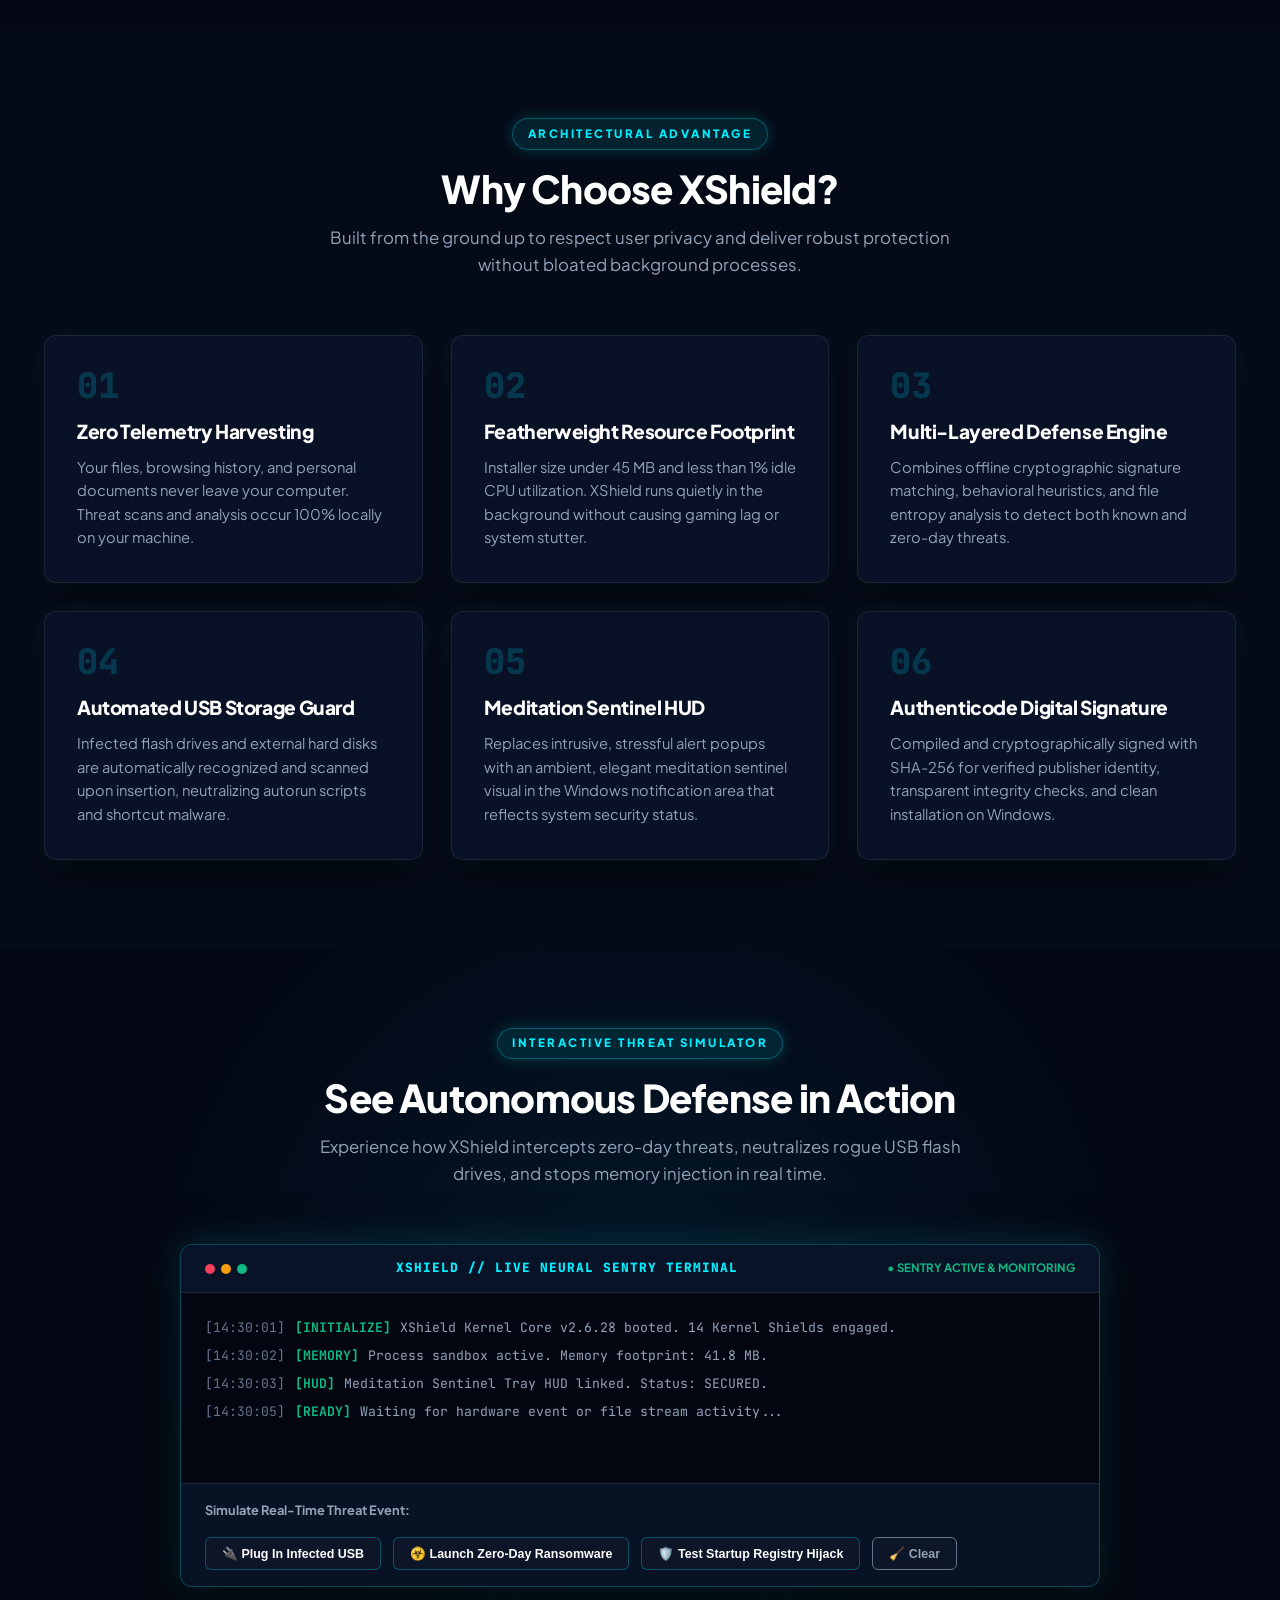
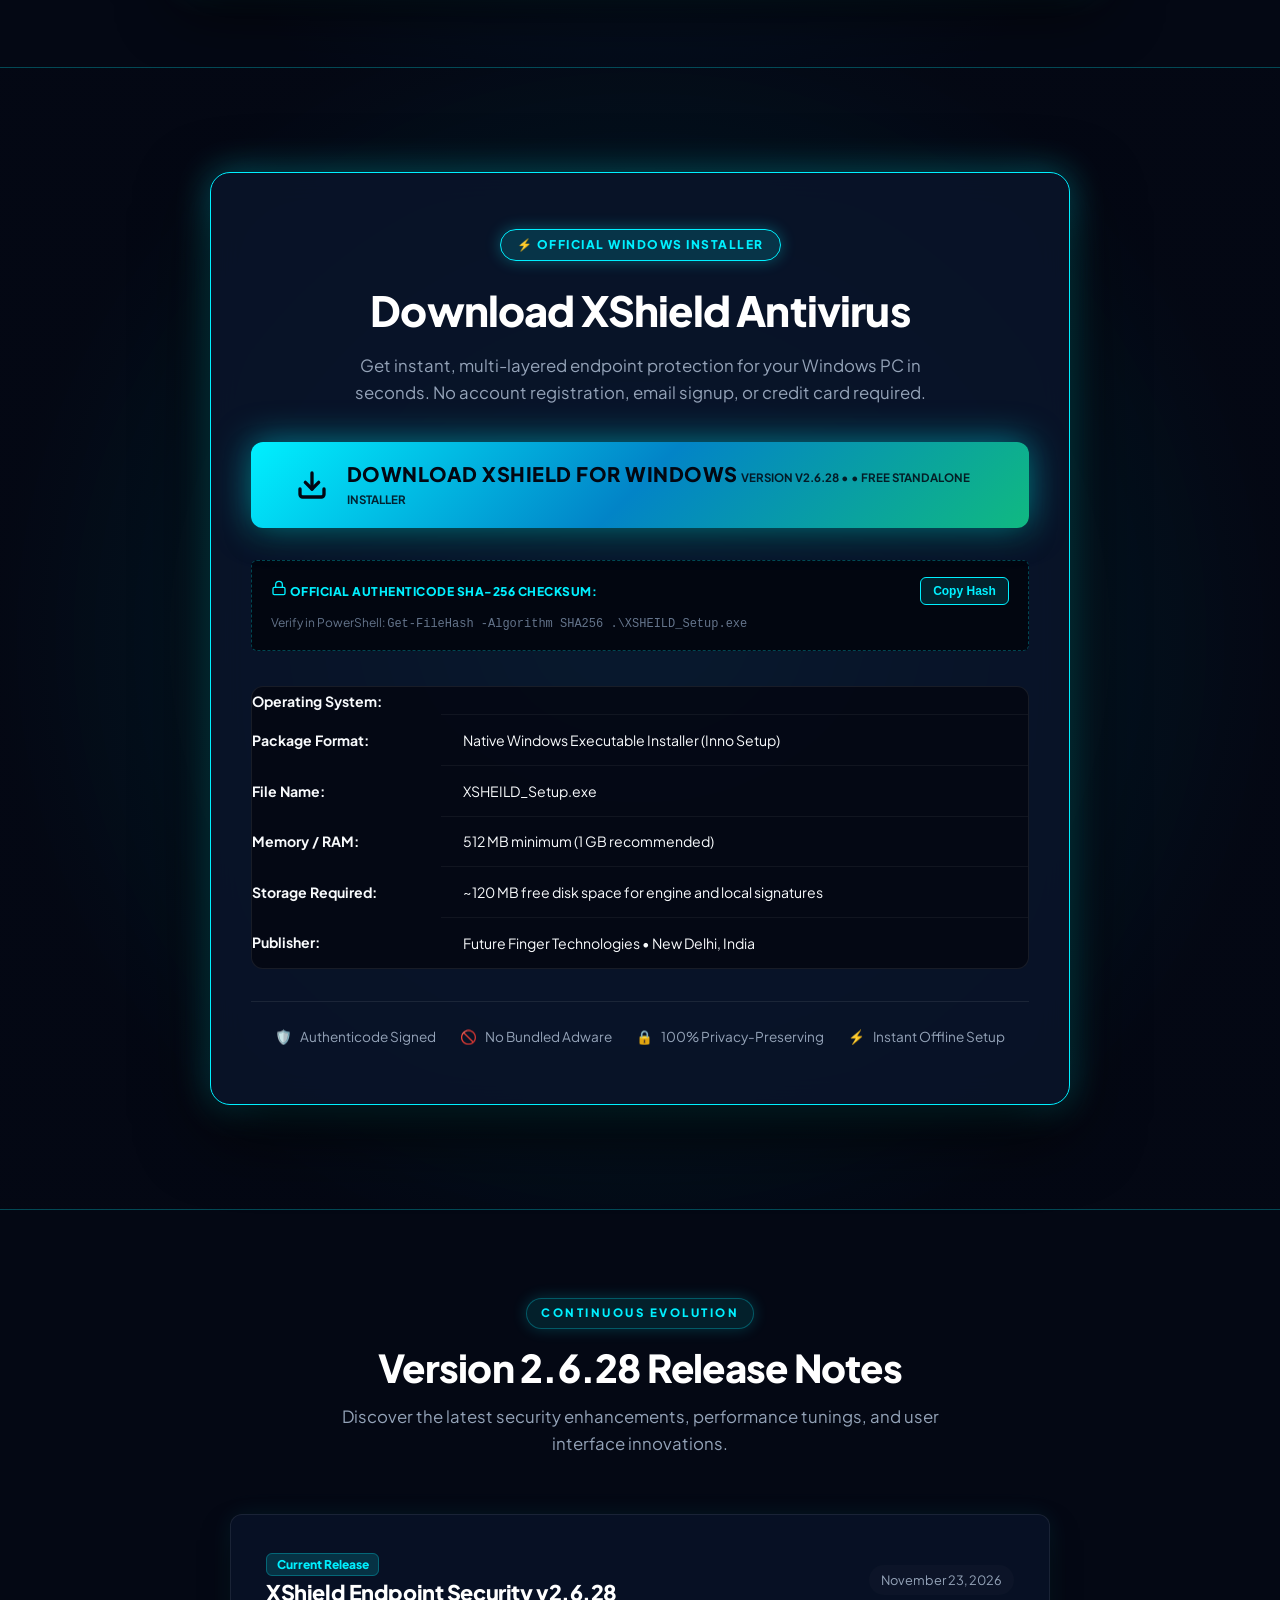
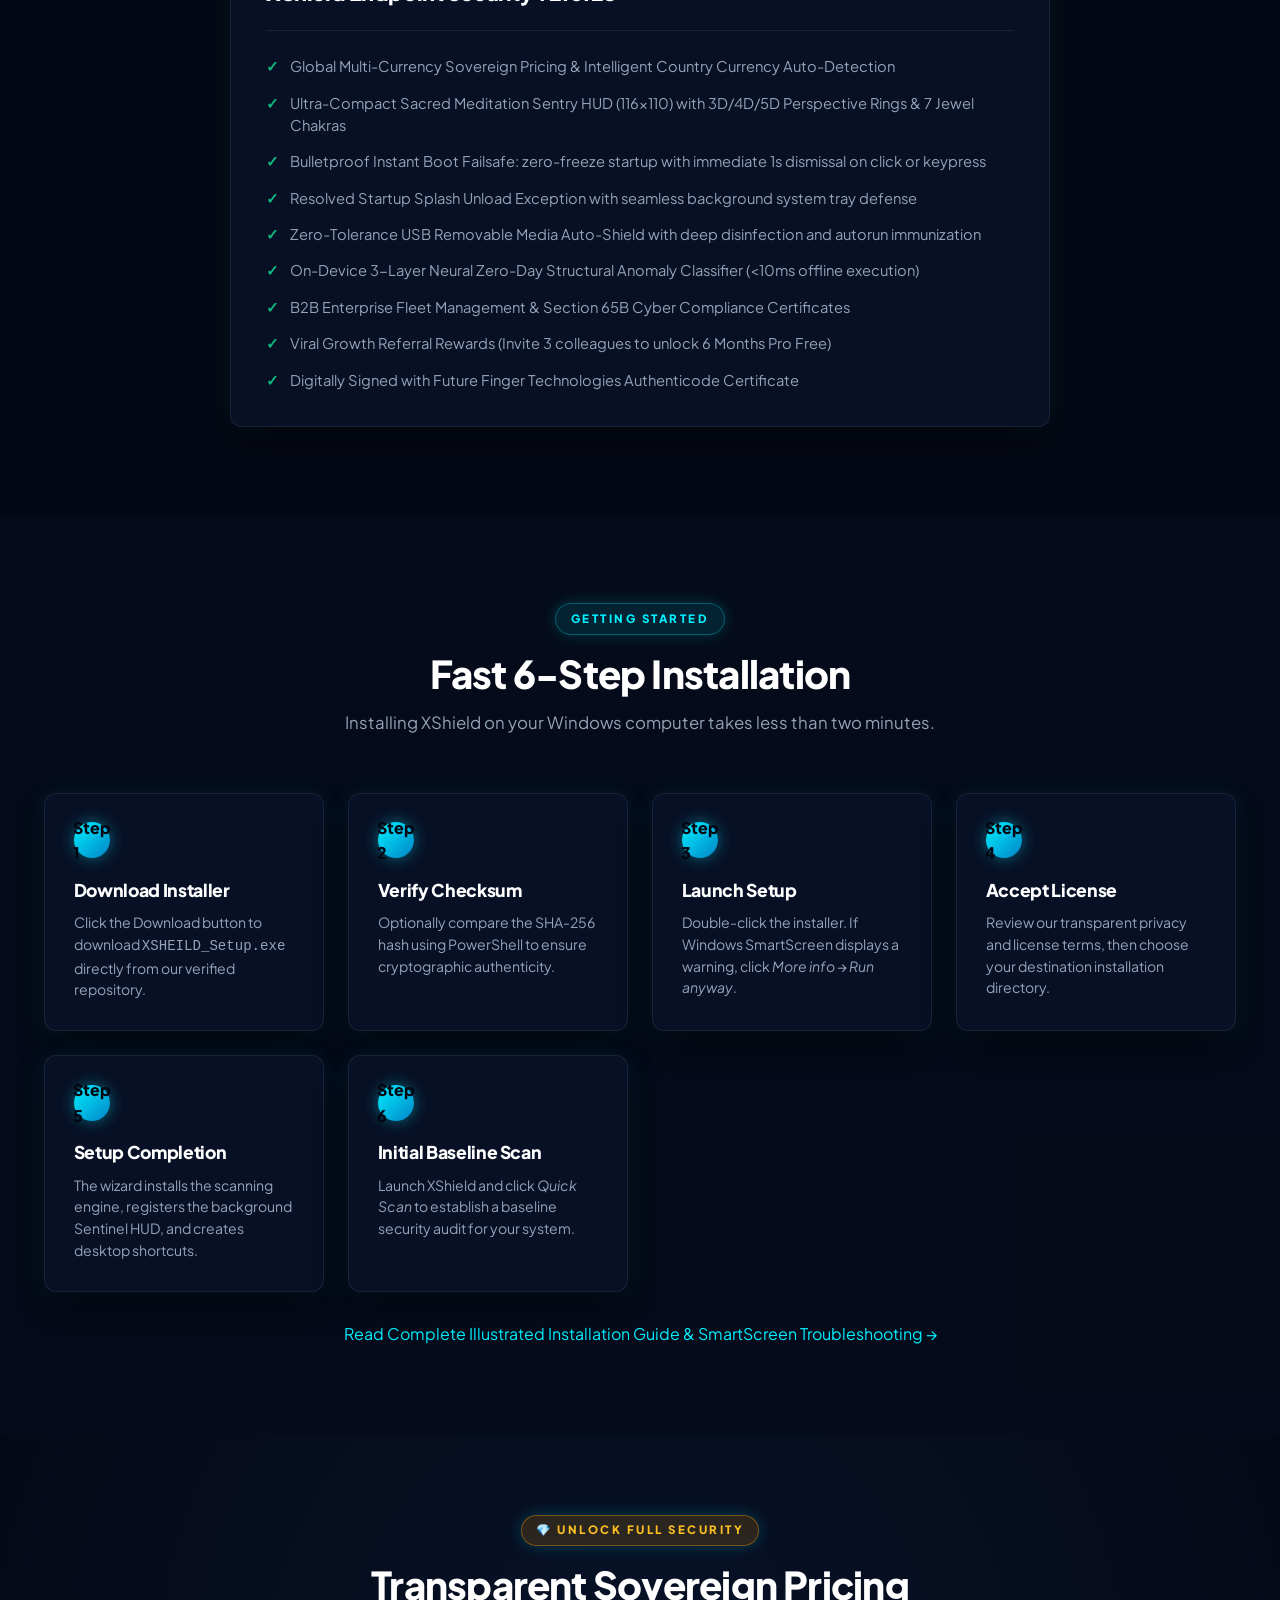
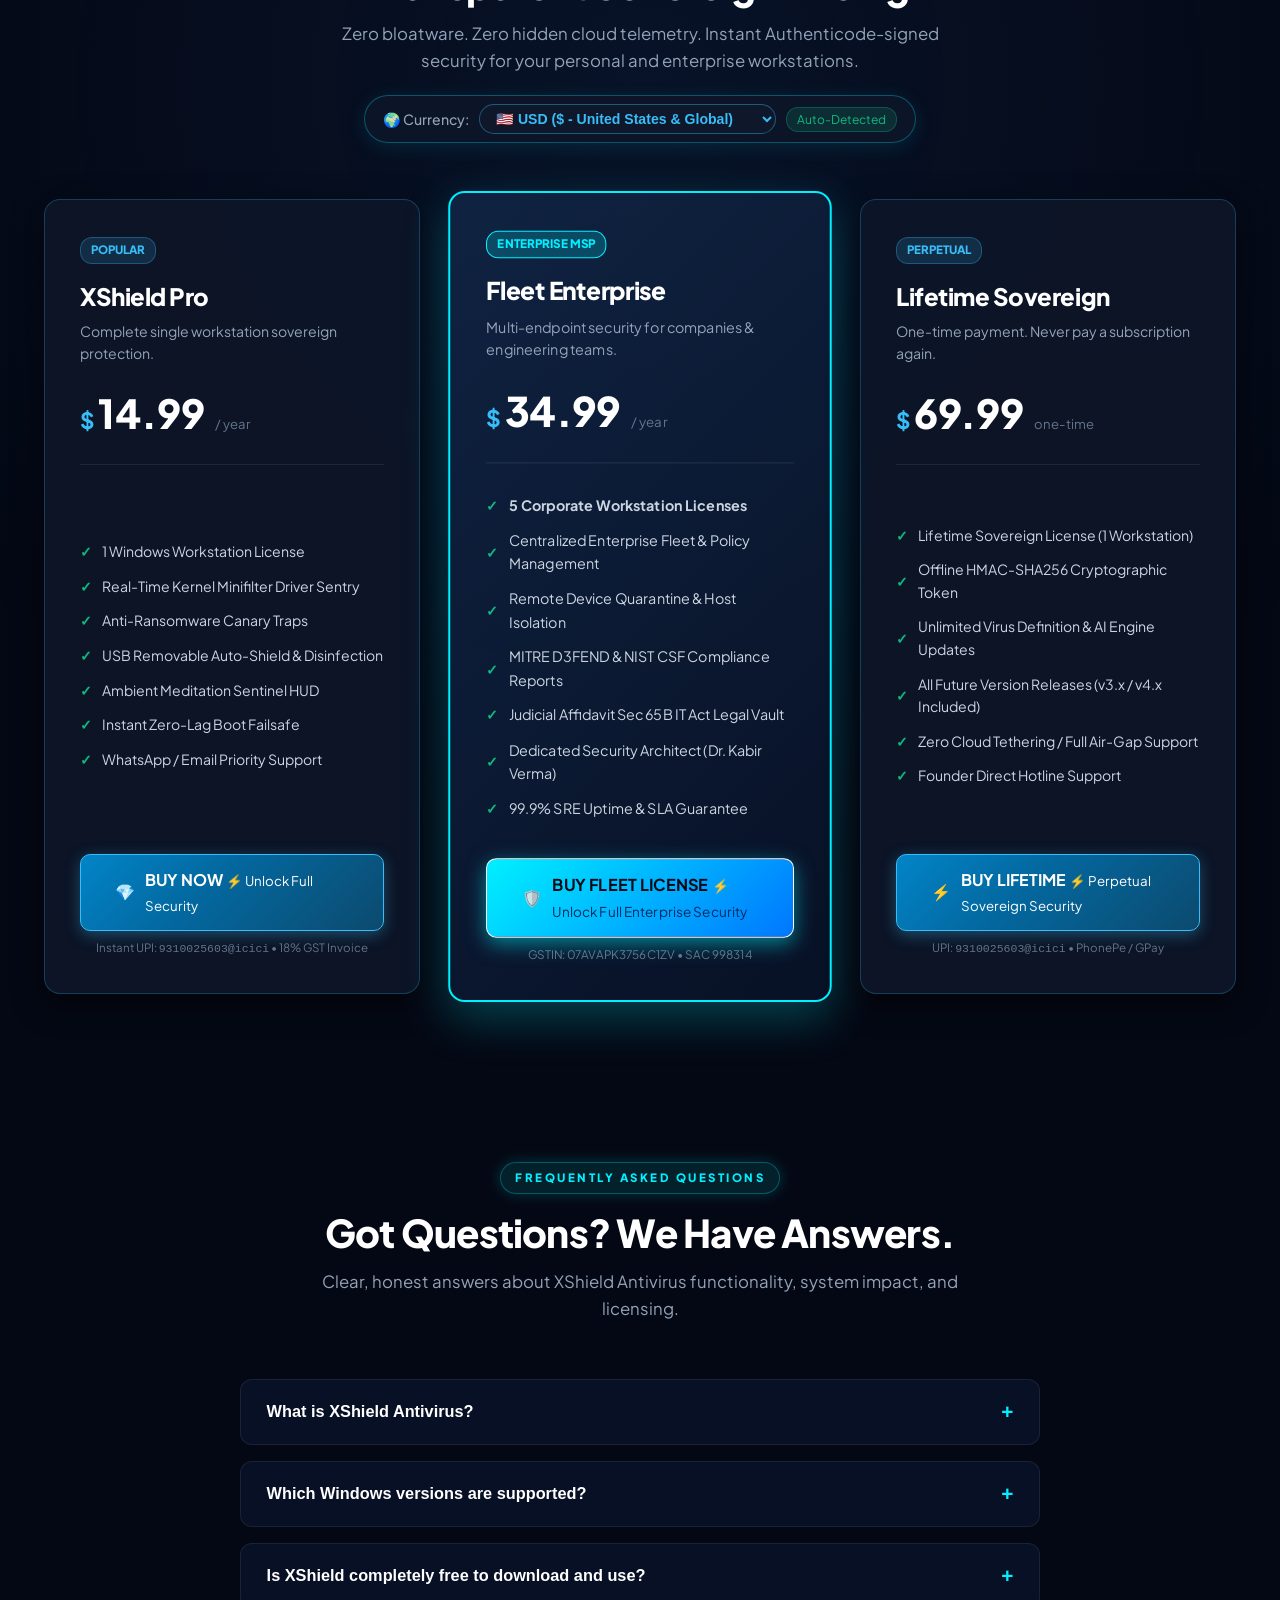
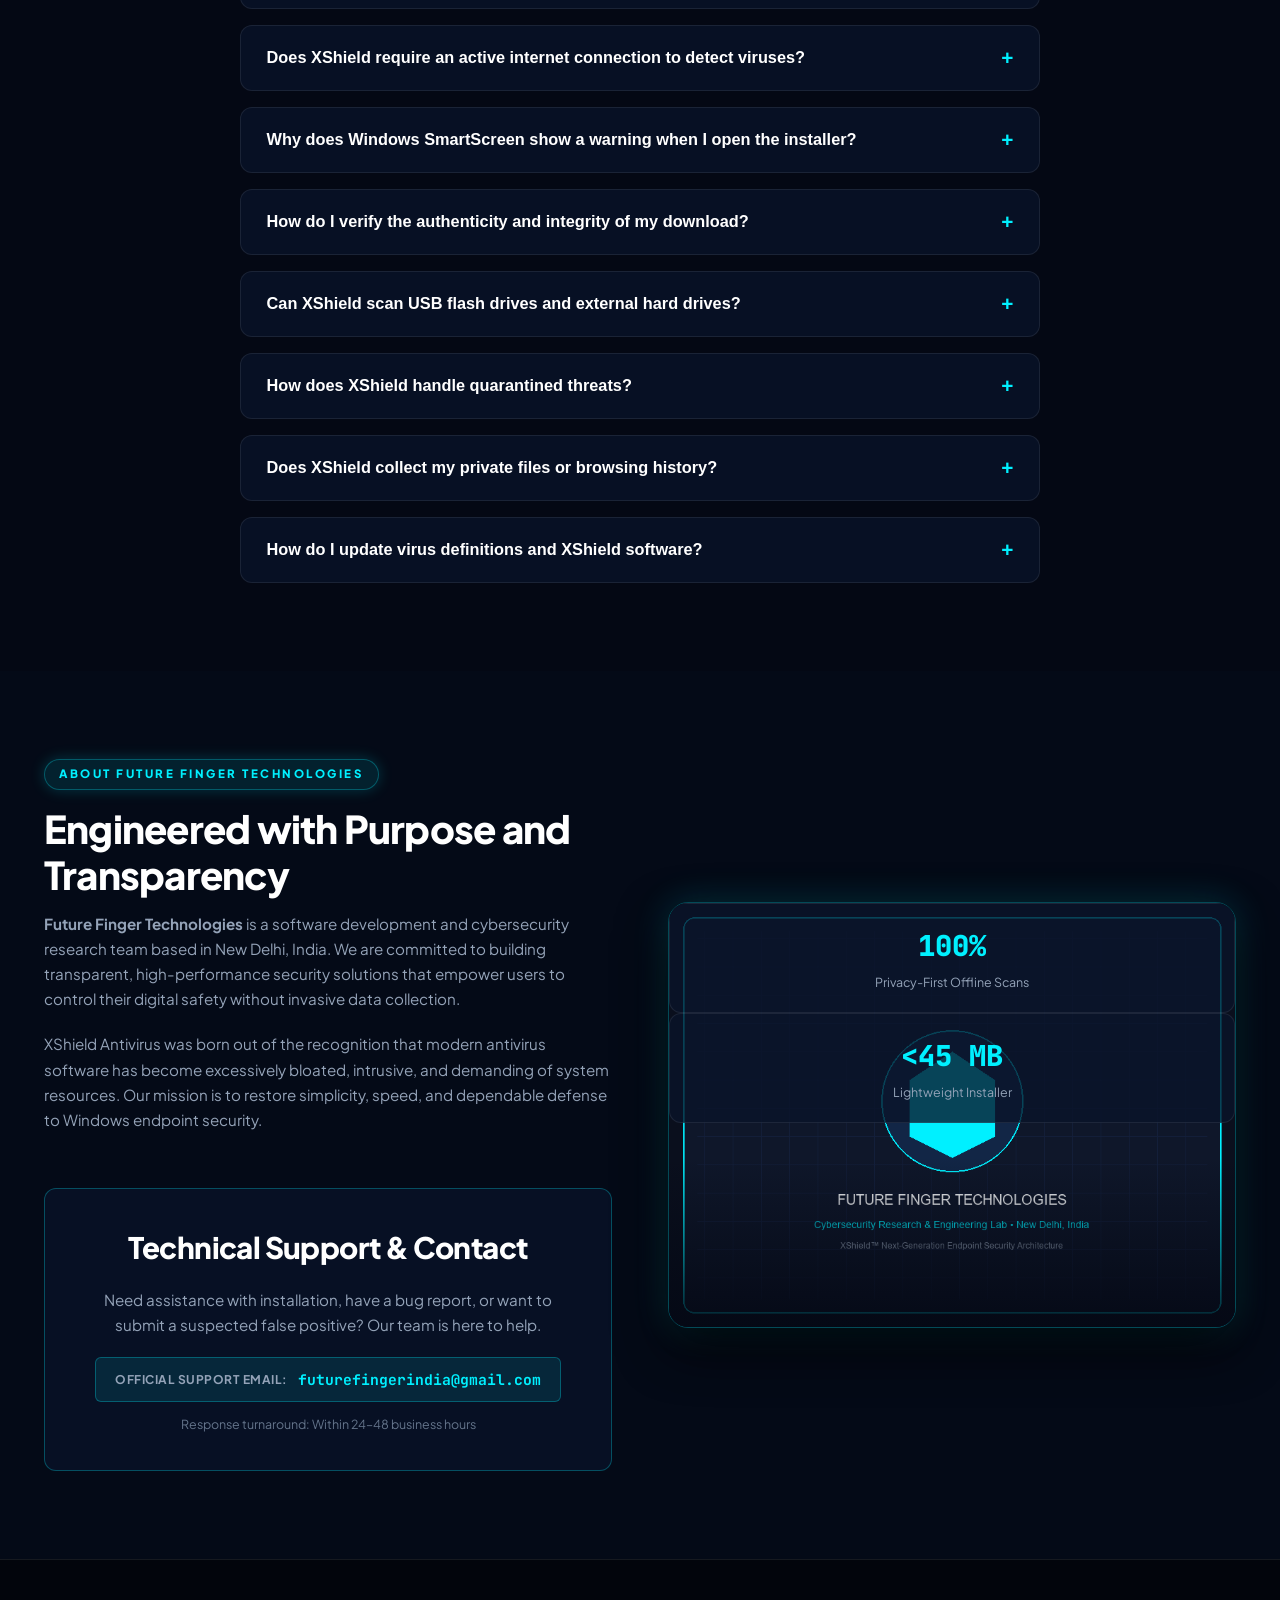
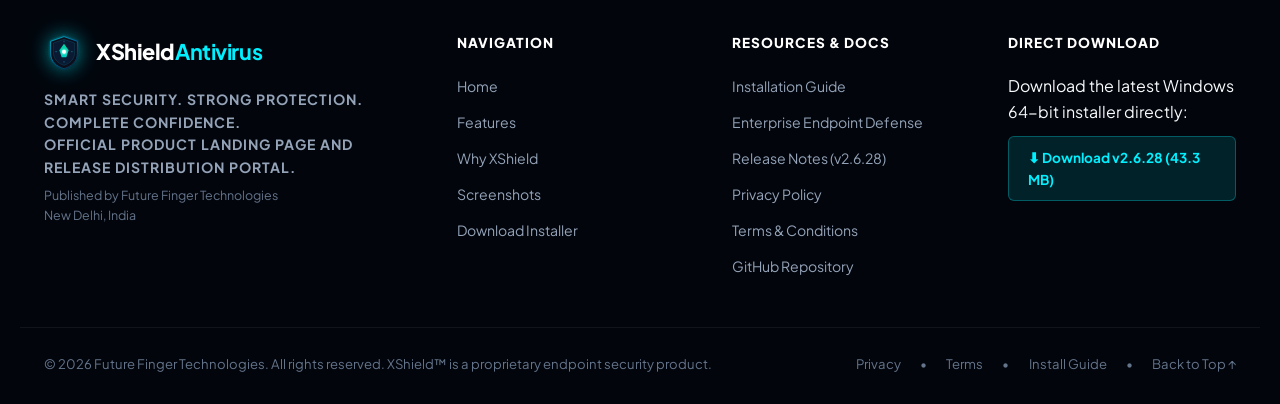
==== commit f0dfe903: "release: v2.6.28 deployment with 3D animated cyber USB prompt and resilient hardware auto-shield" ====
--- a/index.html
+++ b/index.html
@@ -19,14 +19,14 @@
   <meta property="og:type" content="website">
   <meta property="og:url" content="https://futurefinger.github.io/XsheildPublic/">
   <meta property="og:title" content="XShield Antivirus — Next-Gen Endpoint Defense">
-  <meta property="og:description" content="Lightweight, powerful, privacy-first cybersecurity for Windows. Download XShield Antivirus v2.6.27 now.">
+  <meta property="og:description" content="Lightweight, powerful, privacy-first cybersecurity for Windows. Download XShield Antivirus v2.6.28 now.">
   <meta property="og:image" content="https://futurefinger.github.io/XsheildPublic/assets/hero-shield.png">
 
   <!-- Twitter -->
   <meta property="twitter:card" content="summary_large_image">
   <meta property="twitter:url" content="https://futurefinger.github.io/XsheildPublic/">
   <meta property="twitter:title" content="XShield Antivirus — Next-Gen Endpoint Defense">
-  <meta property="twitter:description" content="Lightweight, powerful, privacy-first cybersecurity for Windows. Download XShield Antivirus v2.6.27 now.">
+  <meta property="twitter:description" content="Lightweight, powerful, privacy-first cybersecurity for Windows. Download XShield Antivirus v2.6.28 now.">
   <meta property="twitter:image" content="https://futurefinger.github.io/XsheildPublic/assets/hero-shield.png">
 
   <!-- Favicon -->
@@ -51,7 +51,7 @@
   <div class="top-announcement-bar">
     <div class="container announcement-inner">
       <span class="announcement-pill">⚡ NEW RELEASE</span>
-      <span>XShield v2.6.27 Matrix Edition is live with 3D Holographic Buy Now HUD &amp; Meditation Sentinel &bull; Authenticode Signed</span>
+      <span>XShield v2.6.28 Matrix Edition is live with 3D Holographic Buy Now HUD &amp; Meditation Sentinel &bull; Authenticode Signed</span>
       <a href="product-onepager.html" class="announcement-link">View Corporate 1-Pager &rarr;</a>
     </div>
   </div>
@@ -109,7 +109,7 @@
         <div class="hero-content">
           <div class="hero-badge">
             <span class="pulse-dot"></span>
-            <span>OFFICIAL PRODUCTION RELEASE &bull; <strong data-config="version">v2.6.27</strong></span>
+            <span>OFFICIAL PRODUCTION RELEASE &bull; <strong data-config="version">v2.6.28</strong></span>
           </div>
           <h1 class="hero-title">
             Your Digital World. <br>
@@ -149,7 +149,7 @@
           <div class="hero-specs-bar">
             <div class="spec-item">
               <span class="spec-label">Latest Version</span>
-              <span class="spec-value" data-config="version">v2.6.27</span>
+              <span class="spec-value" data-config="version">v2.6.28</span>
             </div>
             <div class="spec-separator" aria-hidden="true"></div>
             <div class="spec-item">
@@ -591,7 +591,7 @@
           </div>
 
           <div class="sim-screen" id="simConsoleScreen">
-            <div class="sim-log-row"><span class="sim-time">[14:30:01]</span> <span class="sim-tag-ok">[INITIALIZE]</span> XShield Kernel Core v2.6.27 booted. 14 Kernel Shields engaged.</div>
+            <div class="sim-log-row"><span class="sim-time">[14:30:01]</span> <span class="sim-tag-ok">[INITIALIZE]</span> XShield Kernel Core v2.6.28 booted. 14 Kernel Shields engaged.</div>
             <div class="sim-log-row"><span class="sim-time">[14:30:02]</span> <span class="sim-tag-ok">[MEMORY]</span> Process sandbox active. Memory footprint: 41.8 MB.</div>
             <div class="sim-log-row"><span class="sim-time">[14:30:03]</span> <span class="sim-tag-ok">[HUD]</span> Meditation Sentinel Tray HUD linked. Status: SECURED.</div>
             <div class="sim-log-row"><span class="sim-time">[14:30:05]</span> <span class="sim-tag-ok">[READY]</span> Waiting for hardware event or file stream activity...</div>
@@ -638,7 +638,7 @@
                 <div class="btn-mega-text">
                   <span class="btn-mega-title">DOWNLOAD XSHIELD FOR WINDOWS</span>
                   <span class="btn-mega-subtitle">
-                    Version <span data-config="version">v2.6.27</span> &bull; <span data-config="fileSize">43.3 MB</span> &bull; Free Standalone Installer
+                    Version <span data-config="version">v2.6.28</span> &bull; <span data-config="fileSize">43.3 MB</span> &bull; Free Standalone Installer
                   </span>
                 </div>
               </a>
@@ -726,7 +726,7 @@
       <div class="container">
         <div class="section-header text-center">
           <span class="section-badge">CONTINUOUS EVOLUTION</span>
-          <h2 class="section-title">Version 2.6.27 Release Notes</h2>
+          <h2 class="section-title">Version 2.6.28 Release Notes</h2>
           <p class="section-subtitle">
             Discover the latest security enhancements, performance tunings, and user interface innovations.
           </p>
@@ -736,7 +736,7 @@
           <div class="release-meta-header">
             <div>
               <span class="release-tag">Current Release</span>
-              <h3 class="release-version-title">XShield Endpoint Security v2.6.27</h3>
+              <h3 class="release-version-title">XShield Endpoint Security v2.6.28</h3>
             </div>
             <div class="release-date-badge" data-config="releaseDate">November 23, 2026</div>
           </div>
@@ -1033,7 +1033,7 @@
             </button>
             <div class="faq-answer">
               <p>
-                Windows SmartScreen uses reputation scoring for newly released software versions. Because XShield v2.6.27 is a fresh release with an Authenticode certificate, Microsoft's cloud reputation database has not yet accumulated telemetry for this build. To proceed safely, simply click <strong>"More info"</strong> and then click <strong>"Run anyway"</strong>. You can verify the official SHA-256 checksum to confirm file integrity before running.
+                Windows SmartScreen uses reputation scoring for newly released software versions. Because XShield v2.6.28 is a fresh release with an Authenticode certificate, Microsoft's cloud reputation database has not yet accumulated telemetry for this build. To proceed safely, simply click <strong>"More info"</strong> and then click <strong>"Run anyway"</strong>. You can verify the official SHA-256 checksum to confirm file integrity before running.
               </p>
             </div>
           </div>
@@ -1191,7 +1191,7 @@
         <ul class="footer-links">
           <li><a href="docs/installation.html">Installation Guide</a></li>
           <li><a href="#features">Enterprise Endpoint Defense</a></li>
-          <li><a href="#release-notes">Release Notes (v2.6.27)</a></li>
+          <li><a href="#release-notes">Release Notes (v2.6.28)</a></li>
           <li><a href="docs/privacy.html">Privacy Policy</a></li>
           <li><a href="docs/terms.html">Terms &amp; Conditions</a></li>
           <li><a href="https://github.com/futurefinger/XsheildPublic" target="_blank" rel="noopener noreferrer">GitHub Repository</a></li>
@@ -1206,7 +1206,7 @@
         <a href="https://raw.githubusercontent.com/futurefinger/XsheildPublic/main/release/XSHEILD_Setup.exe" 
            class="btn-footer-download" 
            data-config="downloadLink">
-          ⬇ Download v2.6.27 (43.3 MB)
+          ⬇ Download v2.6.28 (43.3 MB)
         </a>
       </div>
     </div>
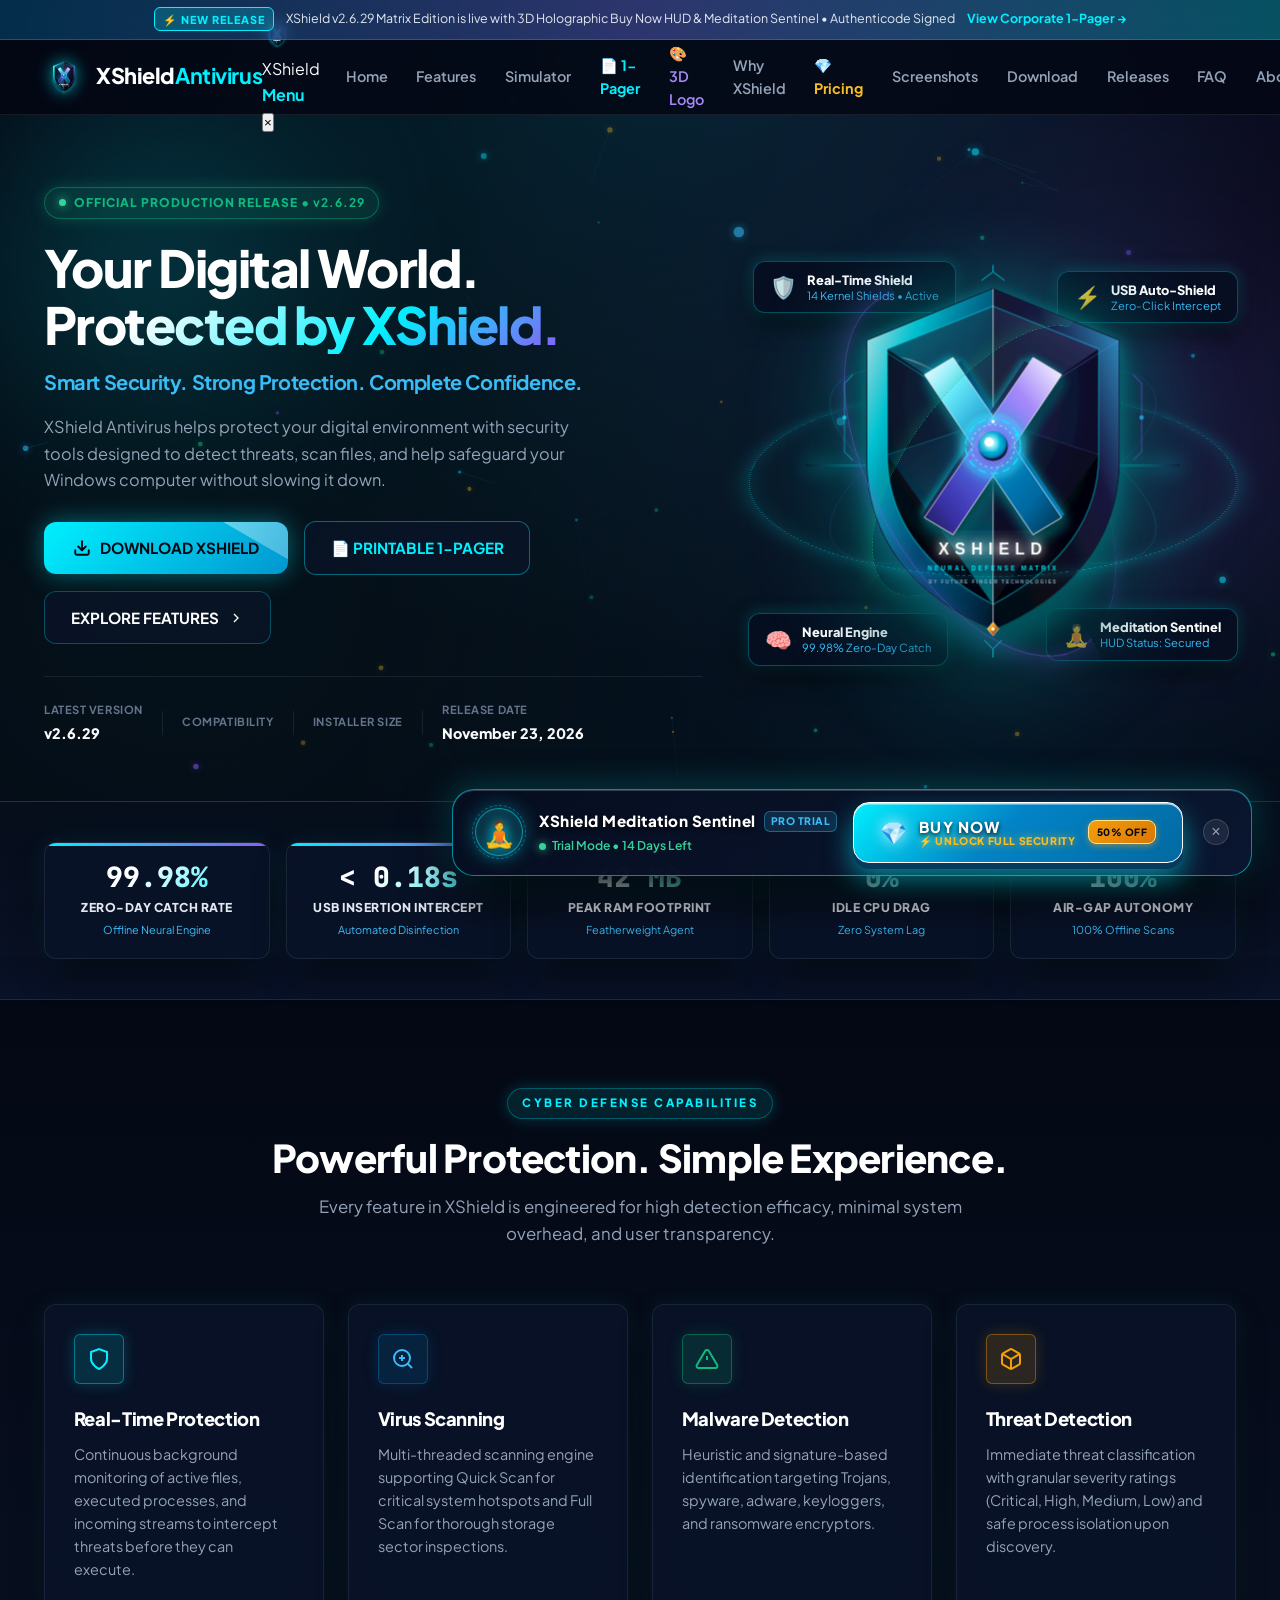
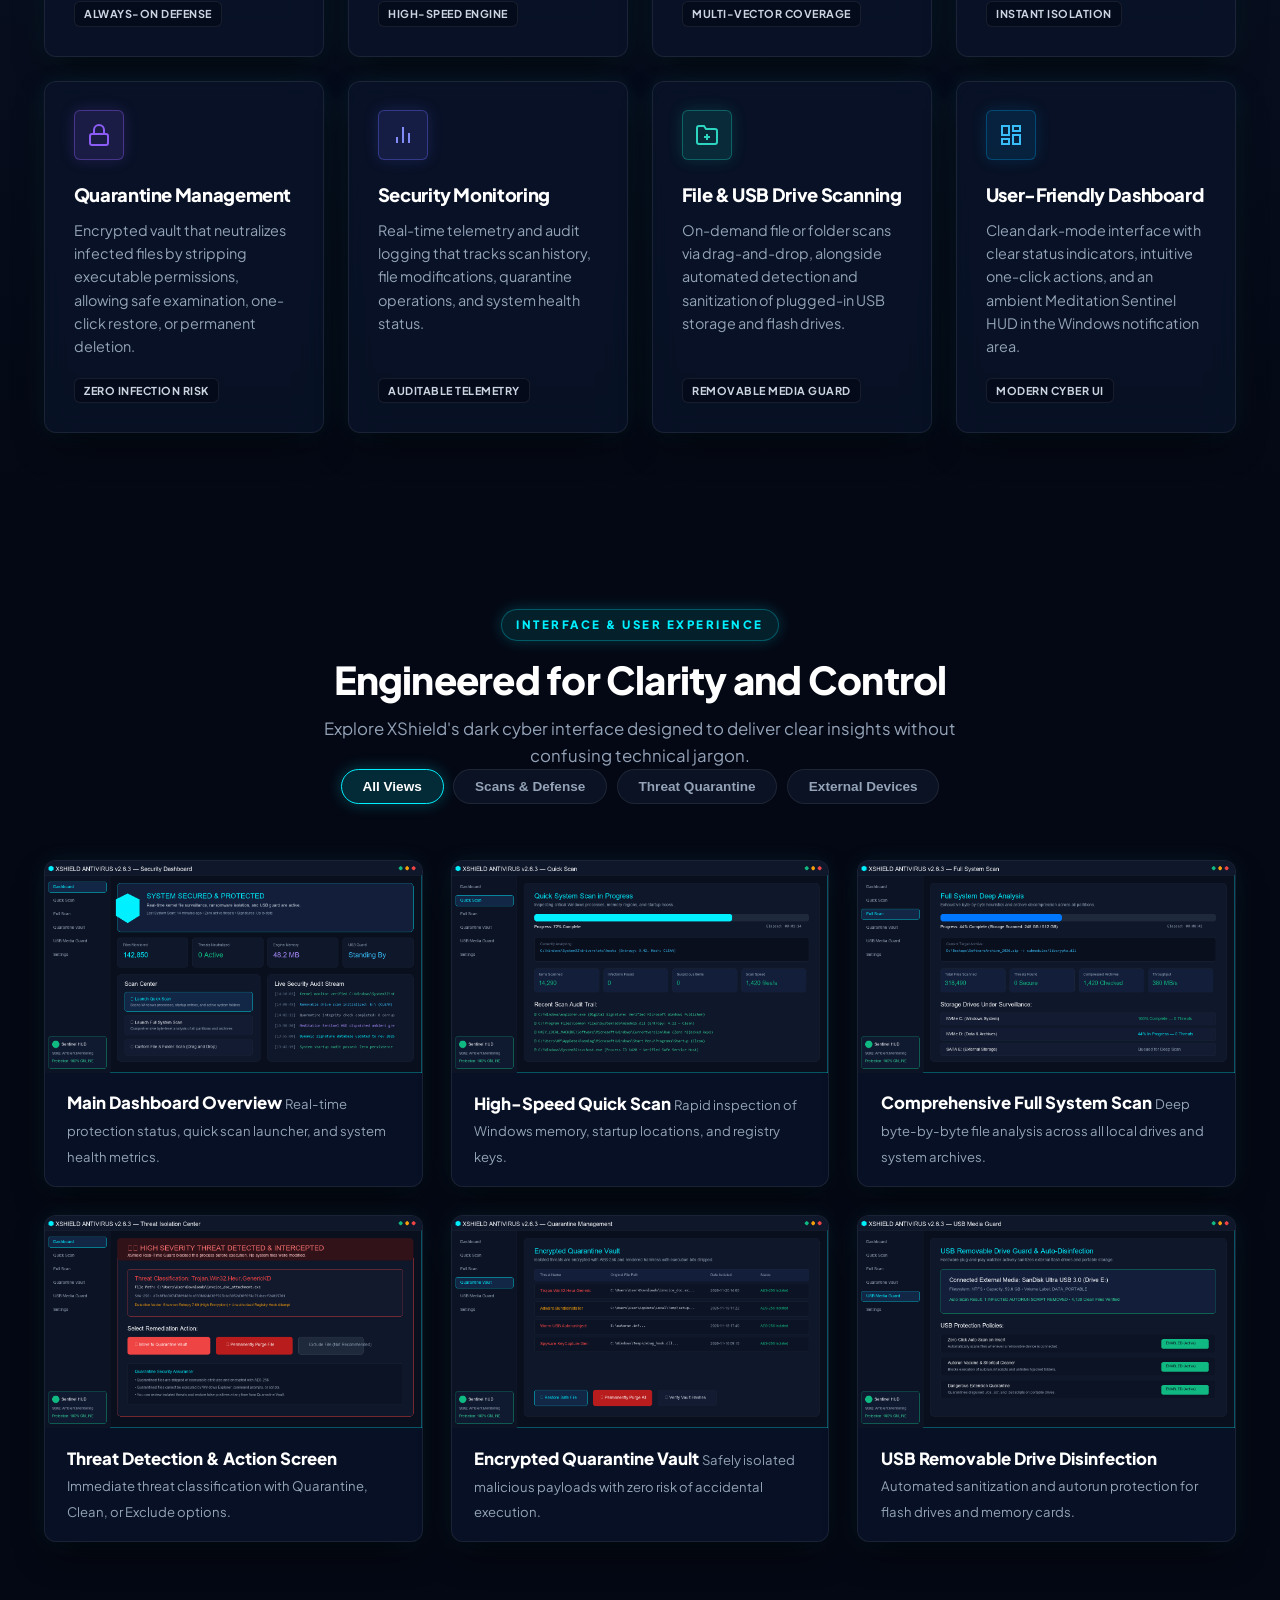
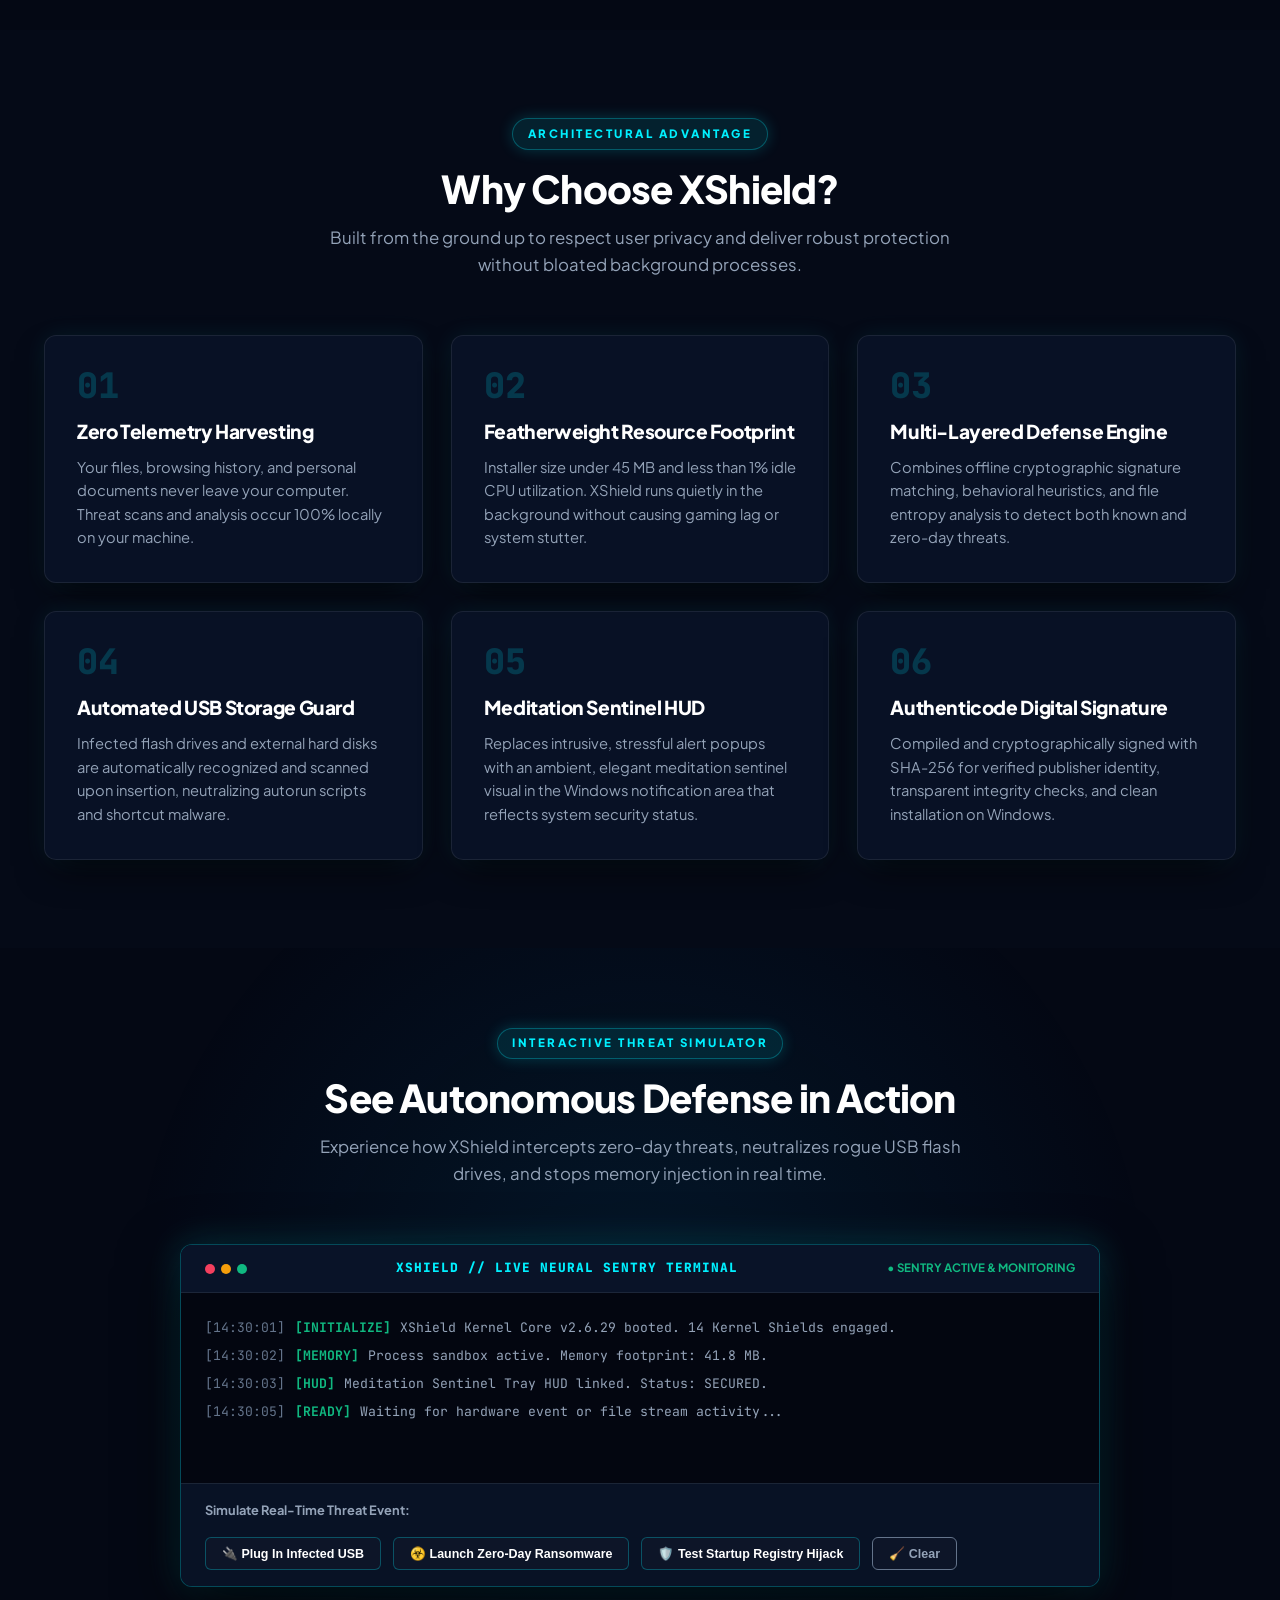
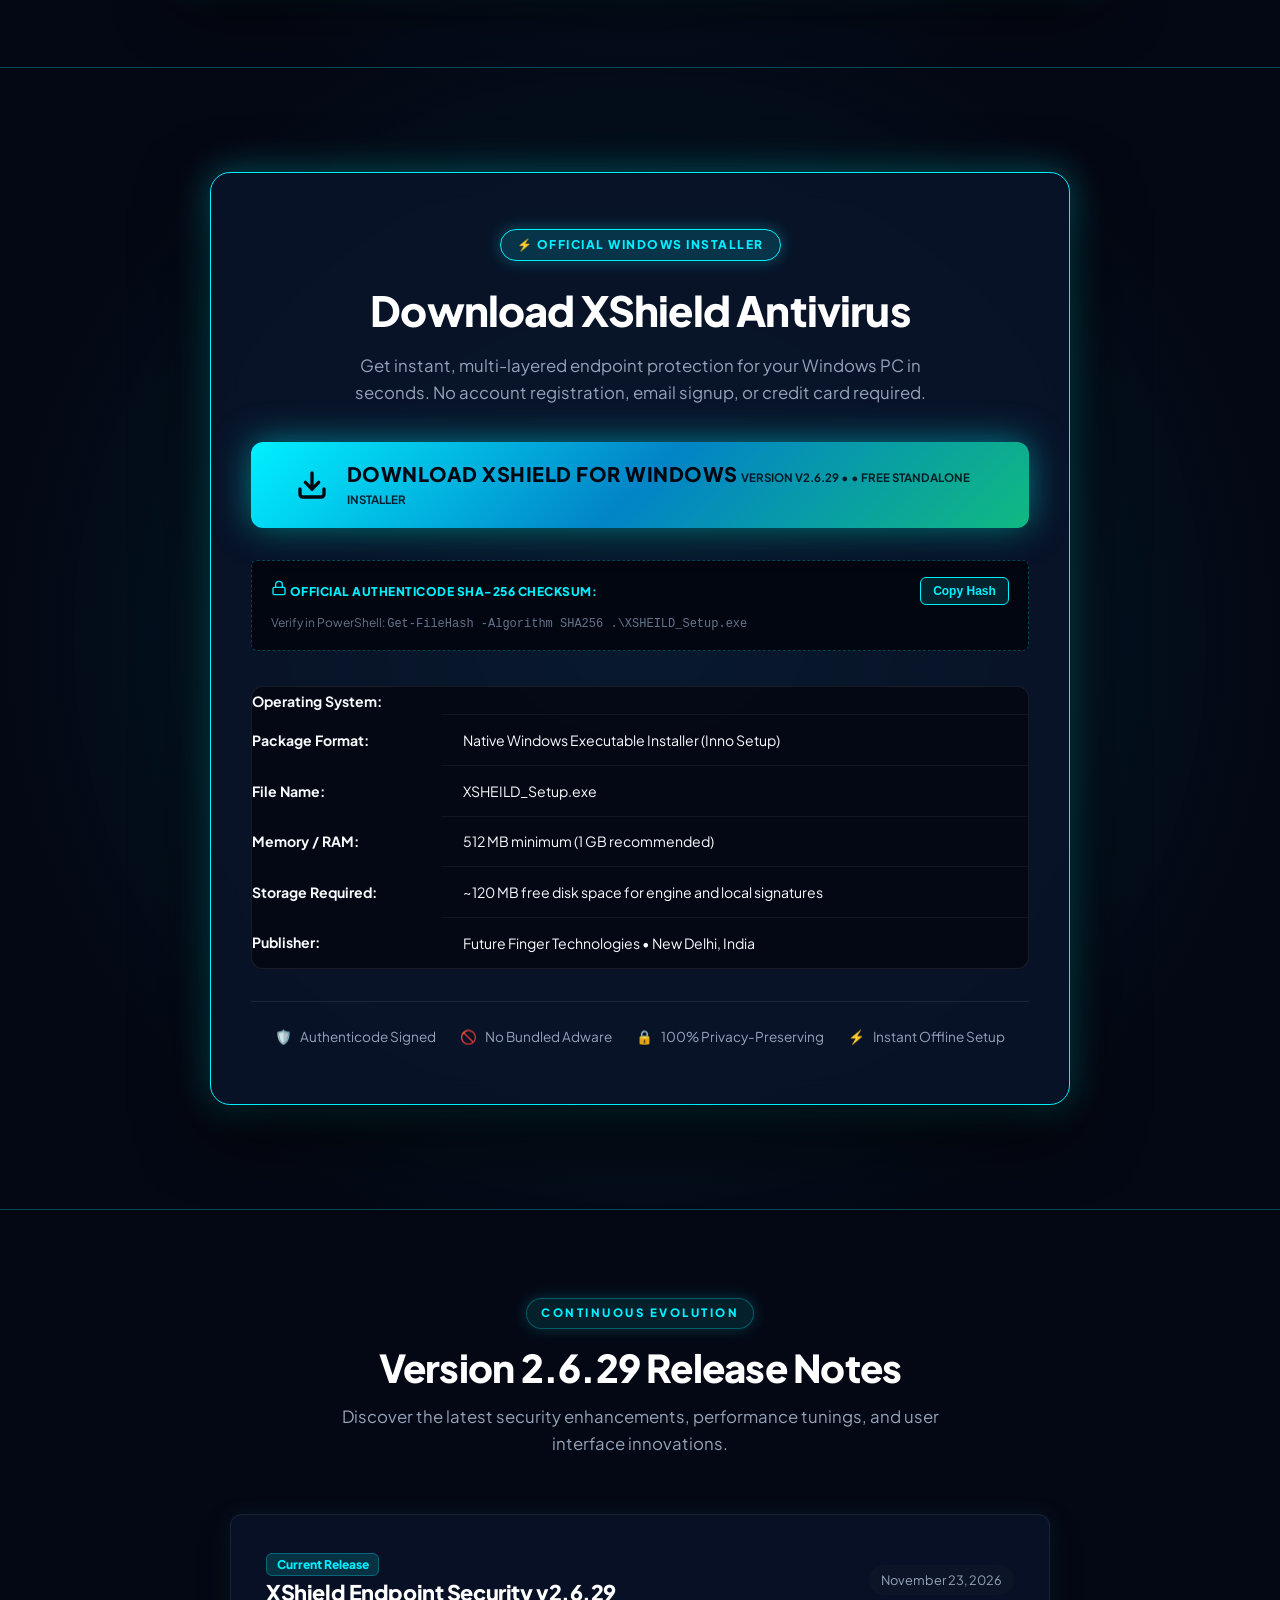
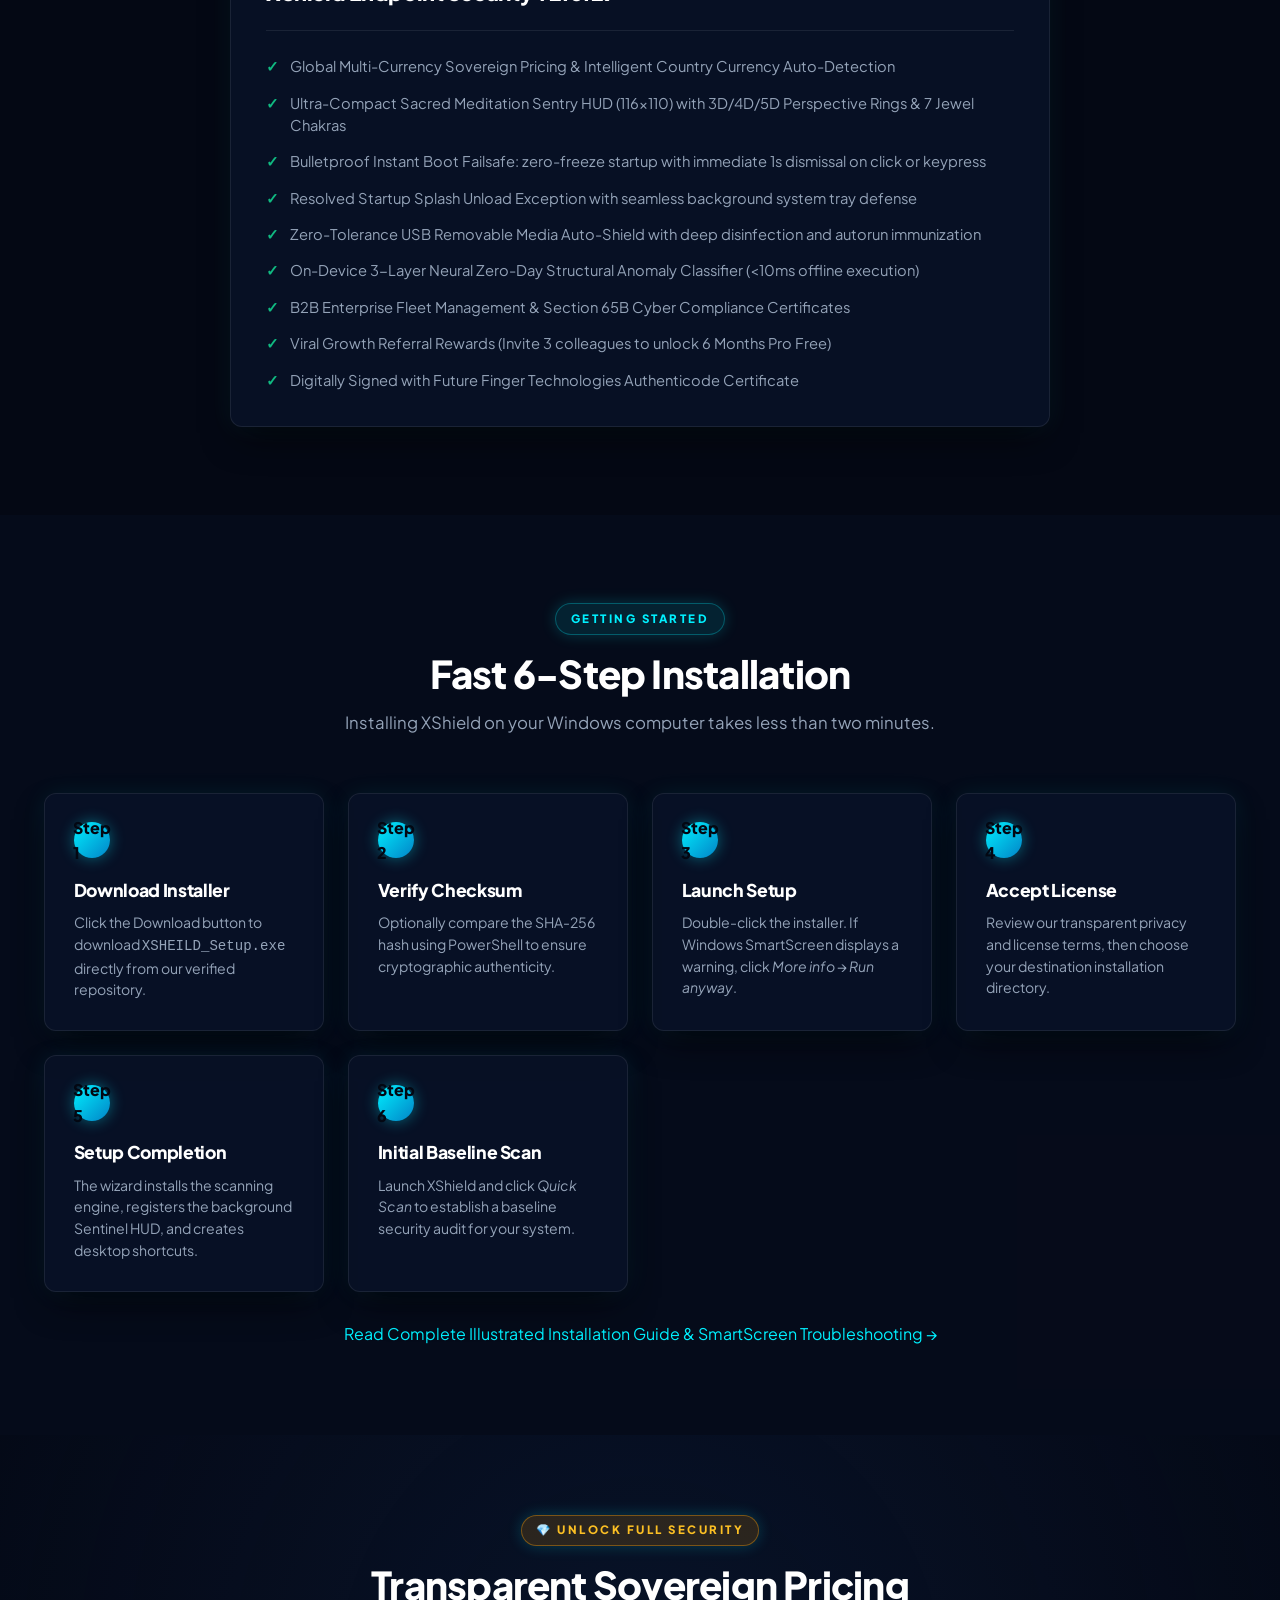
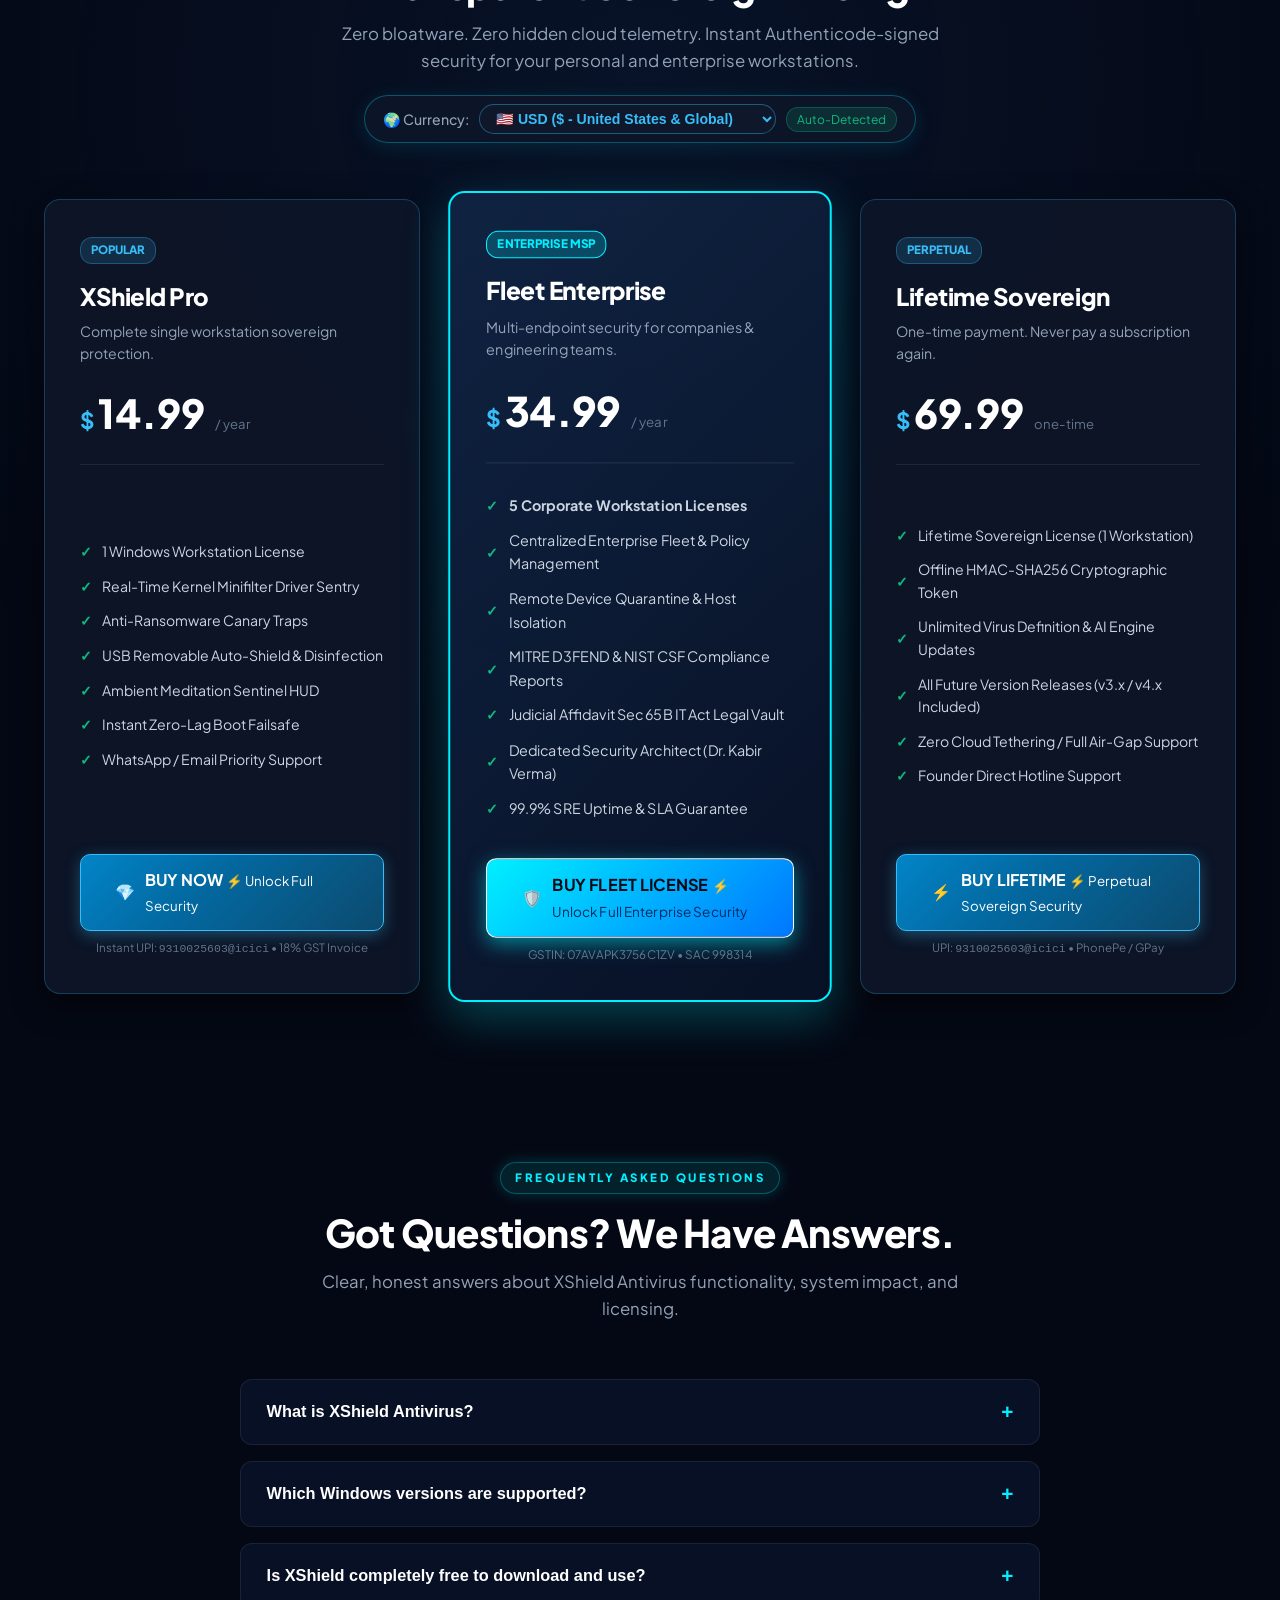
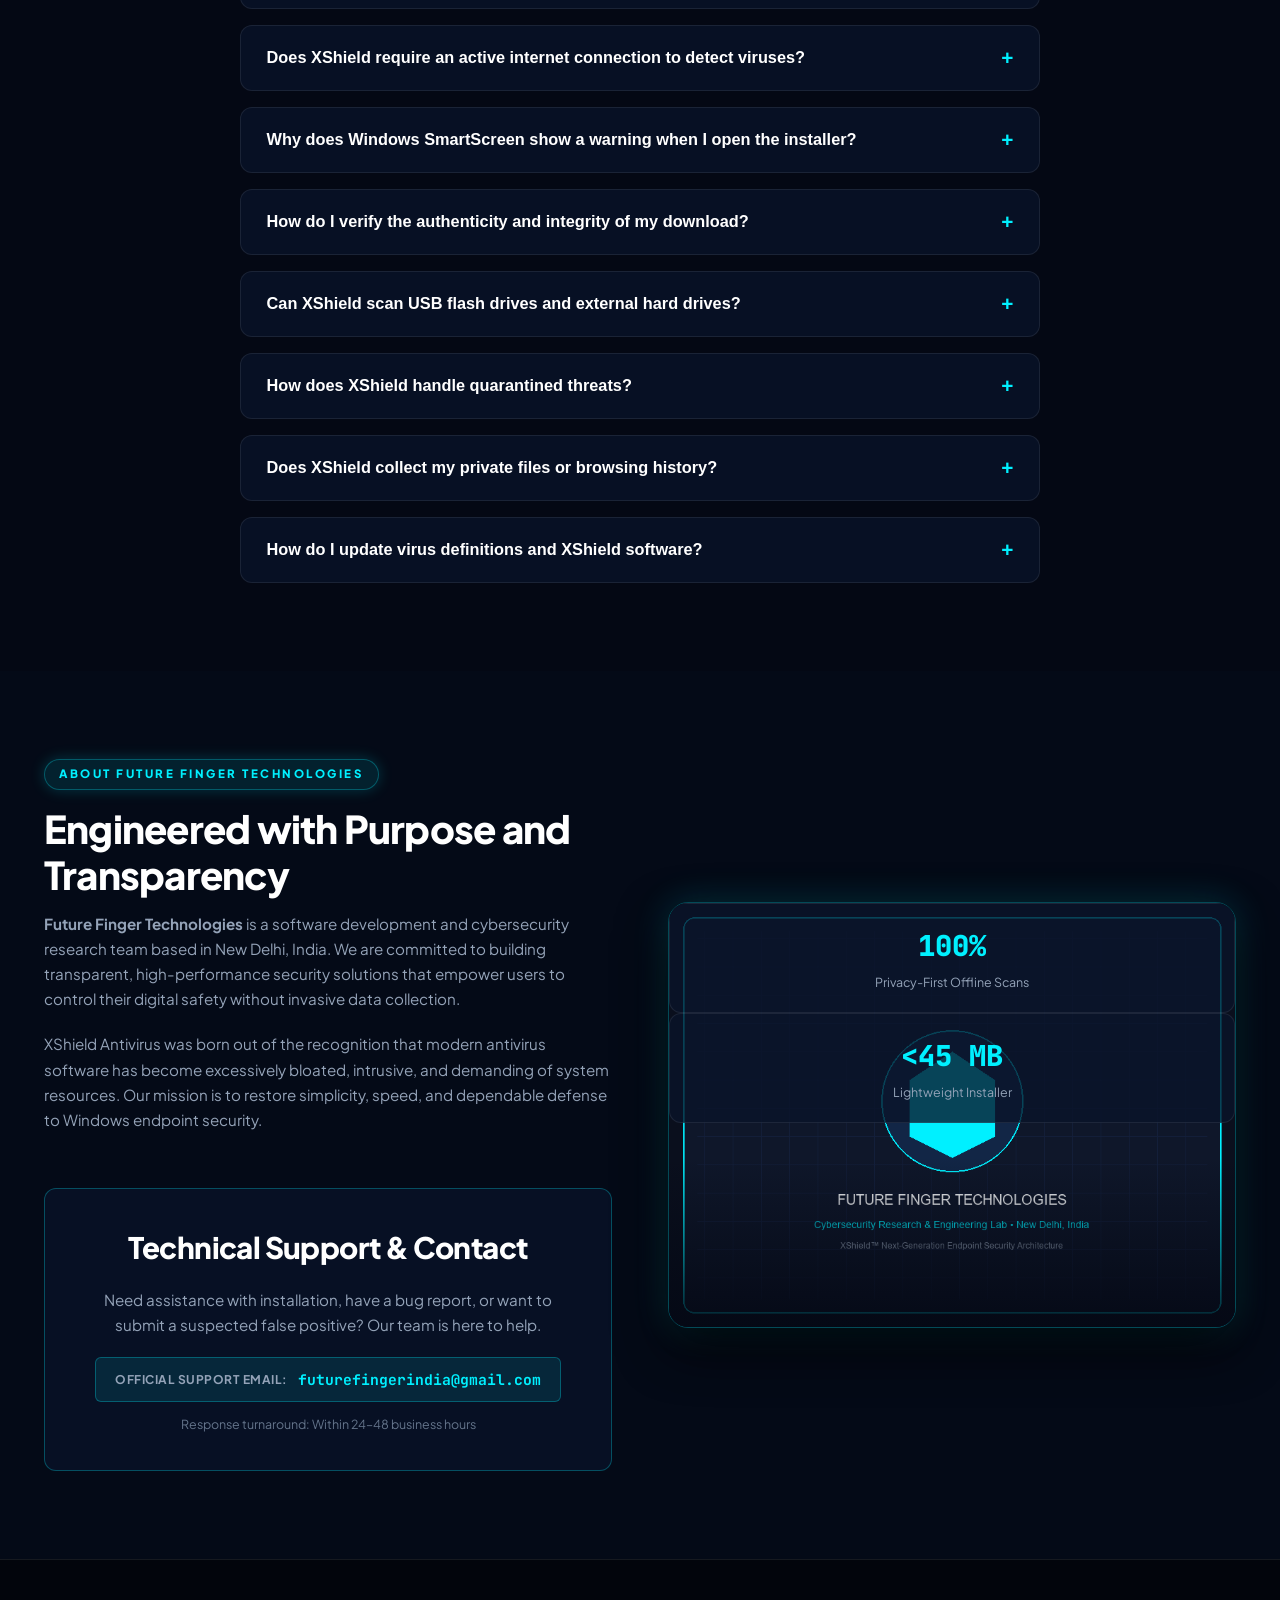
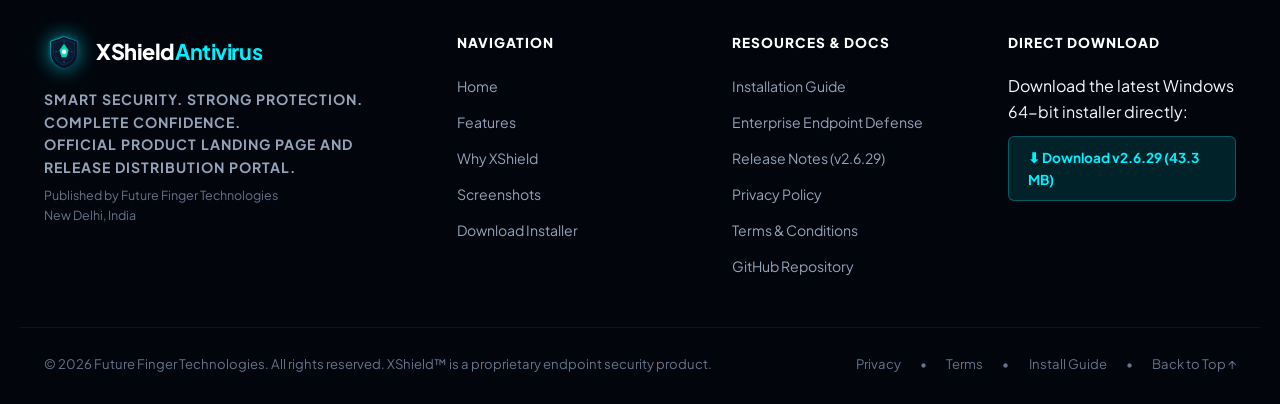
==== commit 603ce960: "release: publish XSHEILD v2.6.29 with resilient auto-update, date resolution and verified binaries" ====
--- a/index.html
+++ b/index.html
@@ -19,14 +19,14 @@
   <meta property="og:type" content="website">
   <meta property="og:url" content="https://futurefinger.github.io/XsheildPublic/">
   <meta property="og:title" content="XShield Antivirus — Next-Gen Endpoint Defense">
-  <meta property="og:description" content="Lightweight, powerful, privacy-first cybersecurity for Windows. Download XShield Antivirus v2.6.28 now.">
+  <meta property="og:description" content="Lightweight, powerful, privacy-first cybersecurity for Windows. Download XShield Antivirus v2.6.29 now.">
   <meta property="og:image" content="https://futurefinger.github.io/XsheildPublic/assets/hero-shield.png">
 
   <!-- Twitter -->
   <meta property="twitter:card" content="summary_large_image">
   <meta property="twitter:url" content="https://futurefinger.github.io/XsheildPublic/">
   <meta property="twitter:title" content="XShield Antivirus — Next-Gen Endpoint Defense">
-  <meta property="twitter:description" content="Lightweight, powerful, privacy-first cybersecurity for Windows. Download XShield Antivirus v2.6.28 now.">
+  <meta property="twitter:description" content="Lightweight, powerful, privacy-first cybersecurity for Windows. Download XShield Antivirus v2.6.29 now.">
   <meta property="twitter:image" content="https://futurefinger.github.io/XsheildPublic/assets/hero-shield.png">
 
   <!-- Favicon -->
@@ -51,7 +51,7 @@
   <div class="top-announcement-bar">
     <div class="container announcement-inner">
       <span class="announcement-pill">⚡ NEW RELEASE</span>
-      <span>XShield v2.6.28 Matrix Edition is live with 3D Holographic Buy Now HUD &amp; Meditation Sentinel &bull; Authenticode Signed</span>
+      <span>XShield v2.6.29 Matrix Edition is live with 3D Holographic Buy Now HUD &amp; Meditation Sentinel &bull; Authenticode Signed</span>
       <a href="product-onepager.html" class="announcement-link">View Corporate 1-Pager &rarr;</a>
     </div>
   </div>
@@ -109,7 +109,7 @@
         <div class="hero-content">
           <div class="hero-badge">
             <span class="pulse-dot"></span>
-            <span>OFFICIAL PRODUCTION RELEASE &bull; <strong data-config="version">v2.6.28</strong></span>
+            <span>OFFICIAL PRODUCTION RELEASE &bull; <strong data-config="version">v2.6.29</strong></span>
           </div>
           <h1 class="hero-title">
             Your Digital World. <br>
@@ -149,7 +149,7 @@
           <div class="hero-specs-bar">
             <div class="spec-item">
               <span class="spec-label">Latest Version</span>
-              <span class="spec-value" data-config="version">v2.6.28</span>
+              <span class="spec-value" data-config="version">v2.6.29</span>
             </div>
             <div class="spec-separator" aria-hidden="true"></div>
             <div class="spec-item">
@@ -591,7 +591,7 @@
           </div>
 
           <div class="sim-screen" id="simConsoleScreen">
-            <div class="sim-log-row"><span class="sim-time">[14:30:01]</span> <span class="sim-tag-ok">[INITIALIZE]</span> XShield Kernel Core v2.6.28 booted. 14 Kernel Shields engaged.</div>
+            <div class="sim-log-row"><span class="sim-time">[14:30:01]</span> <span class="sim-tag-ok">[INITIALIZE]</span> XShield Kernel Core v2.6.29 booted. 14 Kernel Shields engaged.</div>
             <div class="sim-log-row"><span class="sim-time">[14:30:02]</span> <span class="sim-tag-ok">[MEMORY]</span> Process sandbox active. Memory footprint: 41.8 MB.</div>
             <div class="sim-log-row"><span class="sim-time">[14:30:03]</span> <span class="sim-tag-ok">[HUD]</span> Meditation Sentinel Tray HUD linked. Status: SECURED.</div>
             <div class="sim-log-row"><span class="sim-time">[14:30:05]</span> <span class="sim-tag-ok">[READY]</span> Waiting for hardware event or file stream activity...</div>
@@ -638,7 +638,7 @@
                 <div class="btn-mega-text">
                   <span class="btn-mega-title">DOWNLOAD XSHIELD FOR WINDOWS</span>
                   <span class="btn-mega-subtitle">
-                    Version <span data-config="version">v2.6.28</span> &bull; <span data-config="fileSize">43.3 MB</span> &bull; Free Standalone Installer
+                    Version <span data-config="version">v2.6.29</span> &bull; <span data-config="fileSize">43.3 MB</span> &bull; Free Standalone Installer
                   </span>
                 </div>
               </a>
@@ -726,7 +726,7 @@
       <div class="container">
         <div class="section-header text-center">
           <span class="section-badge">CONTINUOUS EVOLUTION</span>
-          <h2 class="section-title">Version 2.6.28 Release Notes</h2>
+          <h2 class="section-title">Version 2.6.29 Release Notes</h2>
           <p class="section-subtitle">
             Discover the latest security enhancements, performance tunings, and user interface innovations.
           </p>
@@ -736,7 +736,7 @@
           <div class="release-meta-header">
             <div>
               <span class="release-tag">Current Release</span>
-              <h3 class="release-version-title">XShield Endpoint Security v2.6.28</h3>
+              <h3 class="release-version-title">XShield Endpoint Security v2.6.29</h3>
             </div>
             <div class="release-date-badge" data-config="releaseDate">November 23, 2026</div>
           </div>
@@ -1033,7 +1033,7 @@
             </button>
             <div class="faq-answer">
               <p>
-                Windows SmartScreen uses reputation scoring for newly released software versions. Because XShield v2.6.28 is a fresh release with an Authenticode certificate, Microsoft's cloud reputation database has not yet accumulated telemetry for this build. To proceed safely, simply click <strong>"More info"</strong> and then click <strong>"Run anyway"</strong>. You can verify the official SHA-256 checksum to confirm file integrity before running.
+                Windows SmartScreen uses reputation scoring for newly released software versions. Because XShield v2.6.29 is a fresh release with an Authenticode certificate, Microsoft's cloud reputation database has not yet accumulated telemetry for this build. To proceed safely, simply click <strong>"More info"</strong> and then click <strong>"Run anyway"</strong>. You can verify the official SHA-256 checksum to confirm file integrity before running.
               </p>
             </div>
           </div>
@@ -1191,7 +1191,7 @@
         <ul class="footer-links">
           <li><a href="docs/installation.html">Installation Guide</a></li>
           <li><a href="#features">Enterprise Endpoint Defense</a></li>
-          <li><a href="#release-notes">Release Notes (v2.6.28)</a></li>
+          <li><a href="#release-notes">Release Notes (v2.6.29)</a></li>
           <li><a href="docs/privacy.html">Privacy Policy</a></li>
           <li><a href="docs/terms.html">Terms &amp; Conditions</a></li>
           <li><a href="https://github.com/futurefinger/XsheildPublic" target="_blank" rel="noopener noreferrer">GitHub Repository</a></li>
@@ -1206,7 +1206,7 @@
         <a href="https://raw.githubusercontent.com/futurefinger/XsheildPublic/main/release/XSHEILD_Setup.exe" 
            class="btn-footer-download" 
            data-config="downloadLink">
-          ⬇ Download v2.6.28 (43.3 MB)
+          ⬇ Download v2.6.29 (43.3 MB)
         </a>
       </div>
     </div>
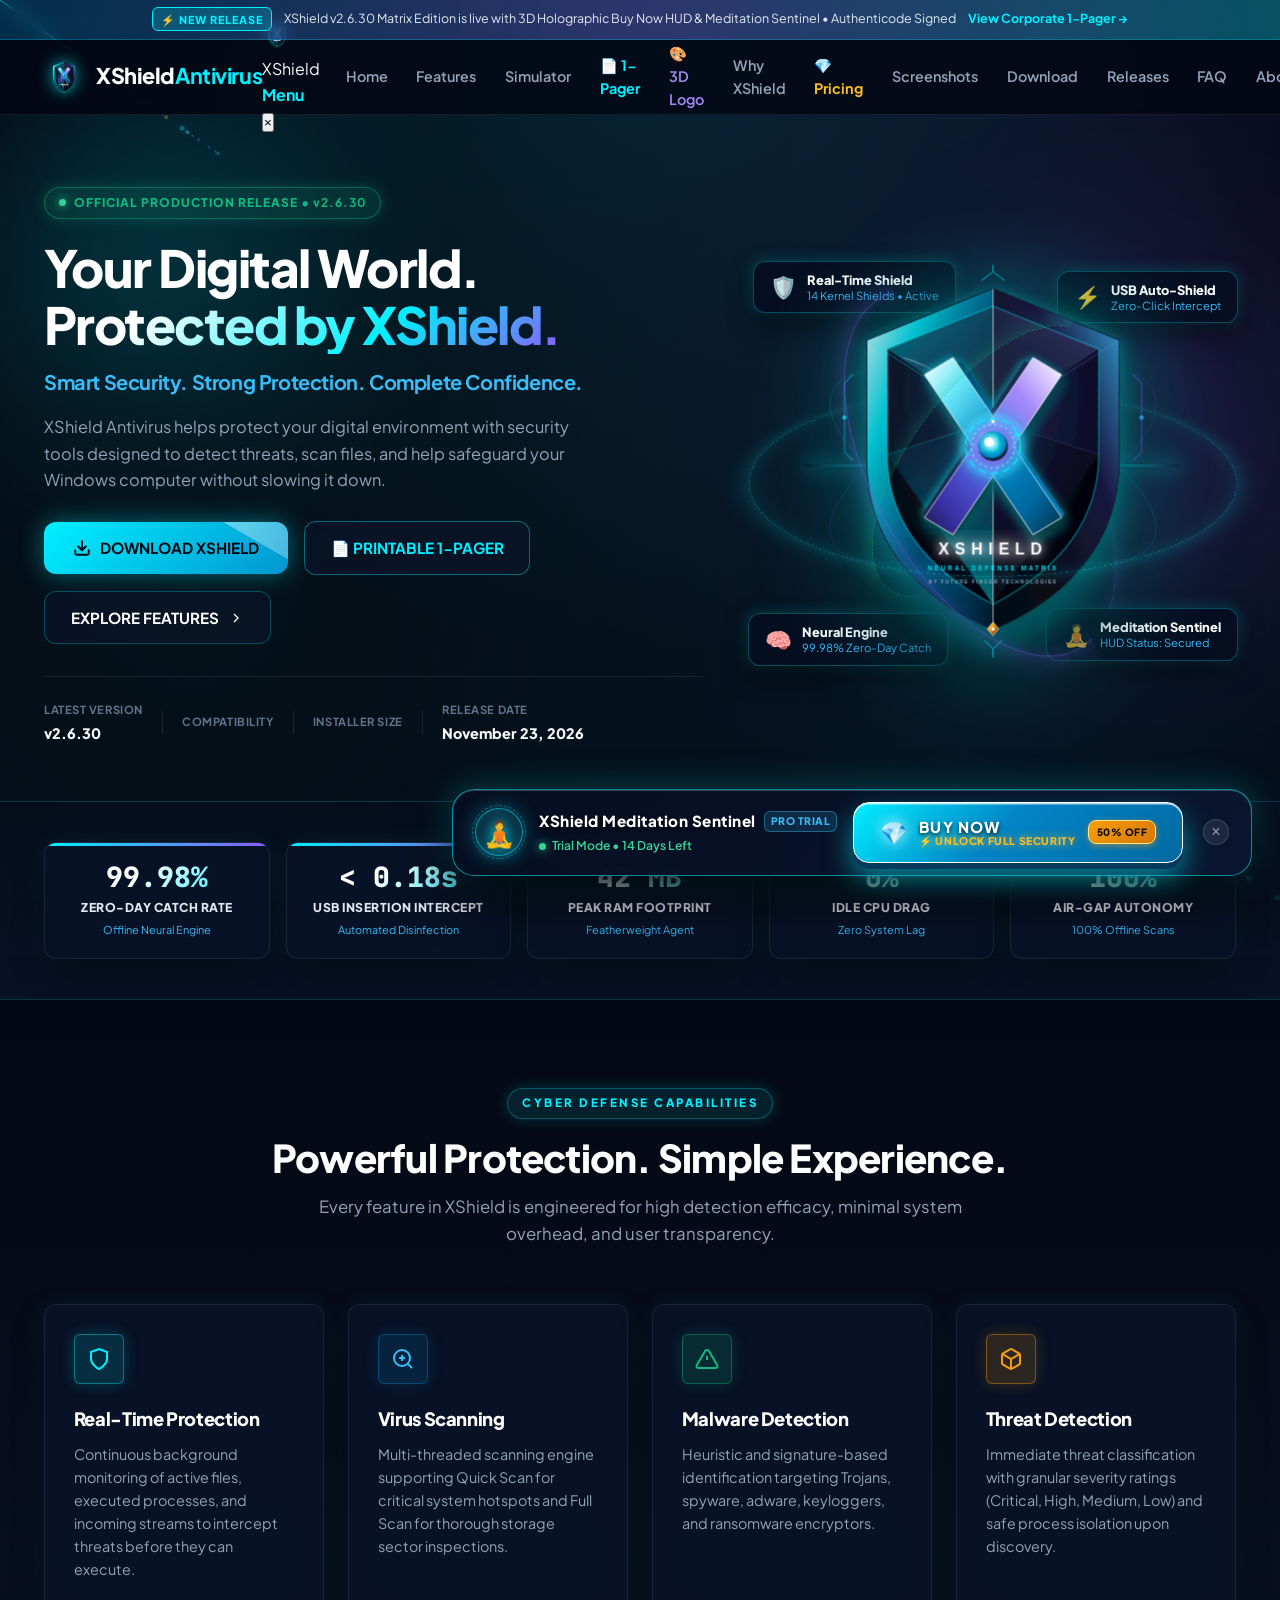
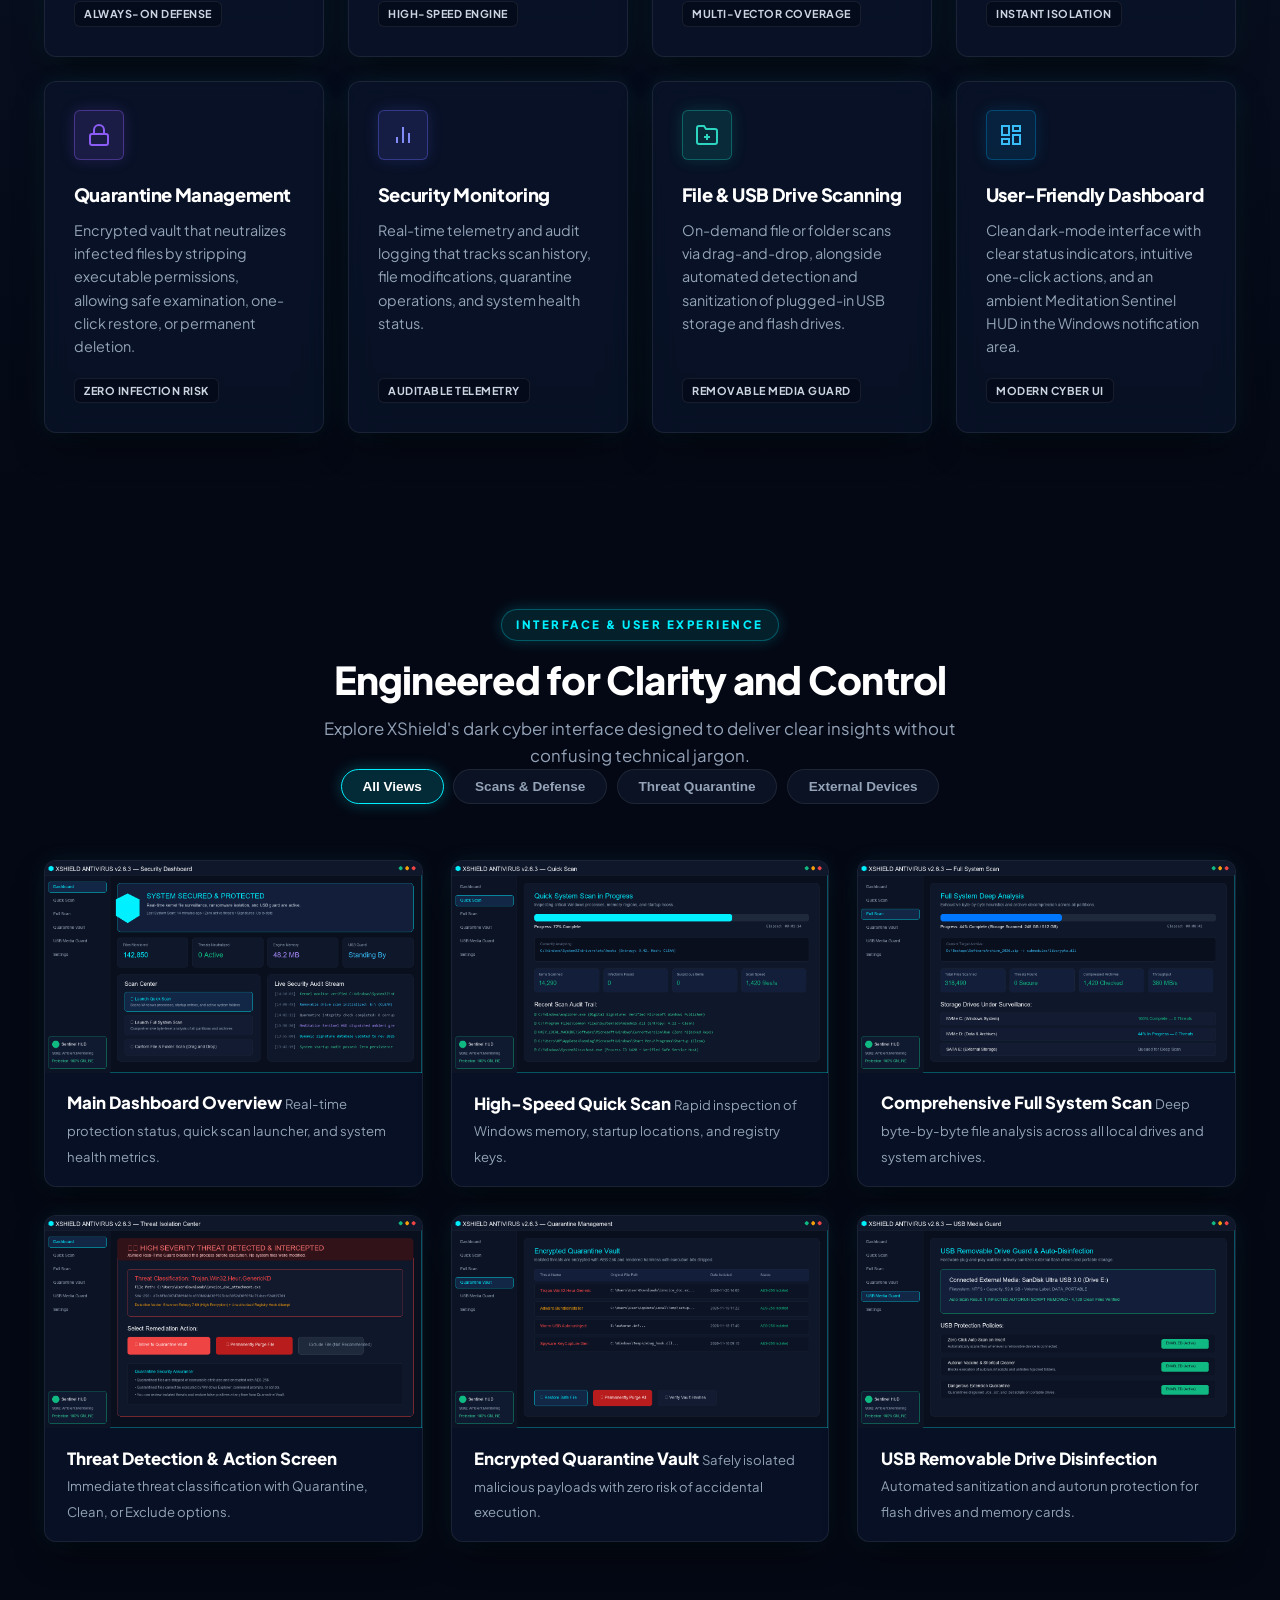
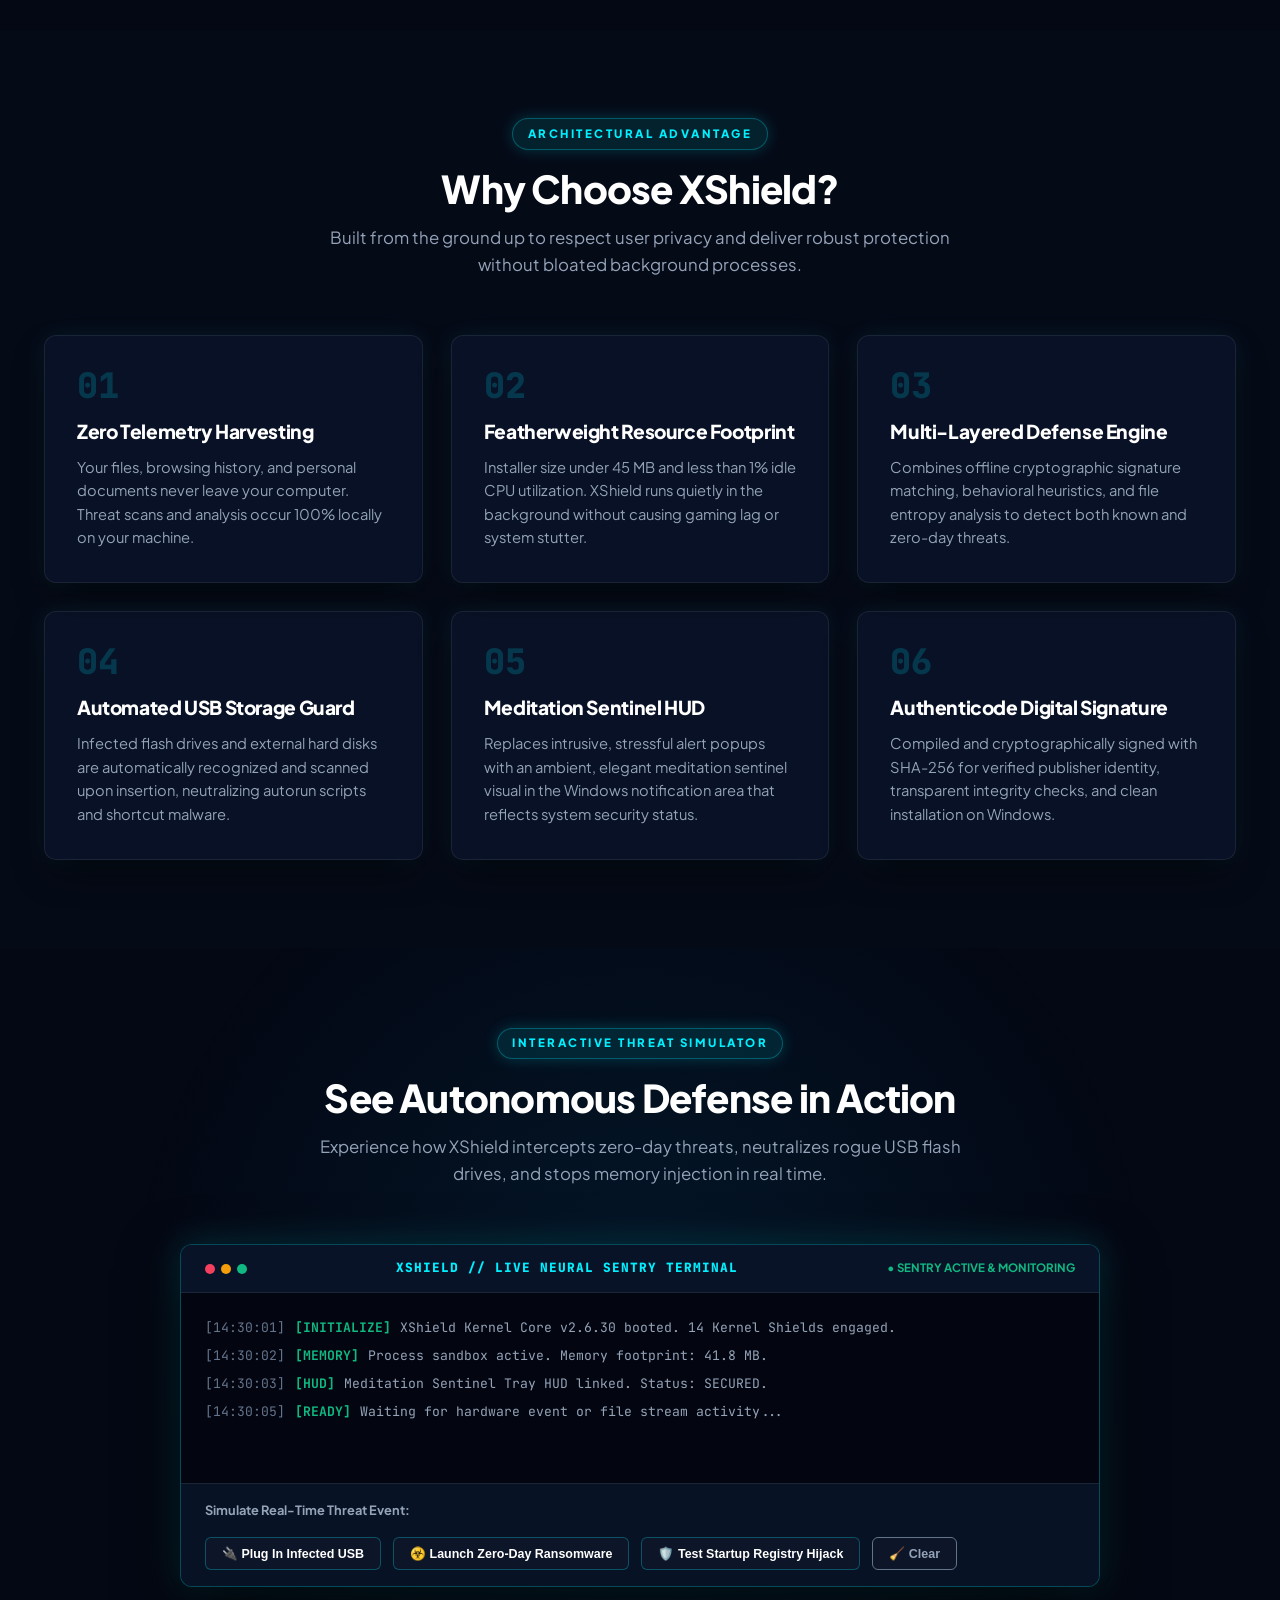
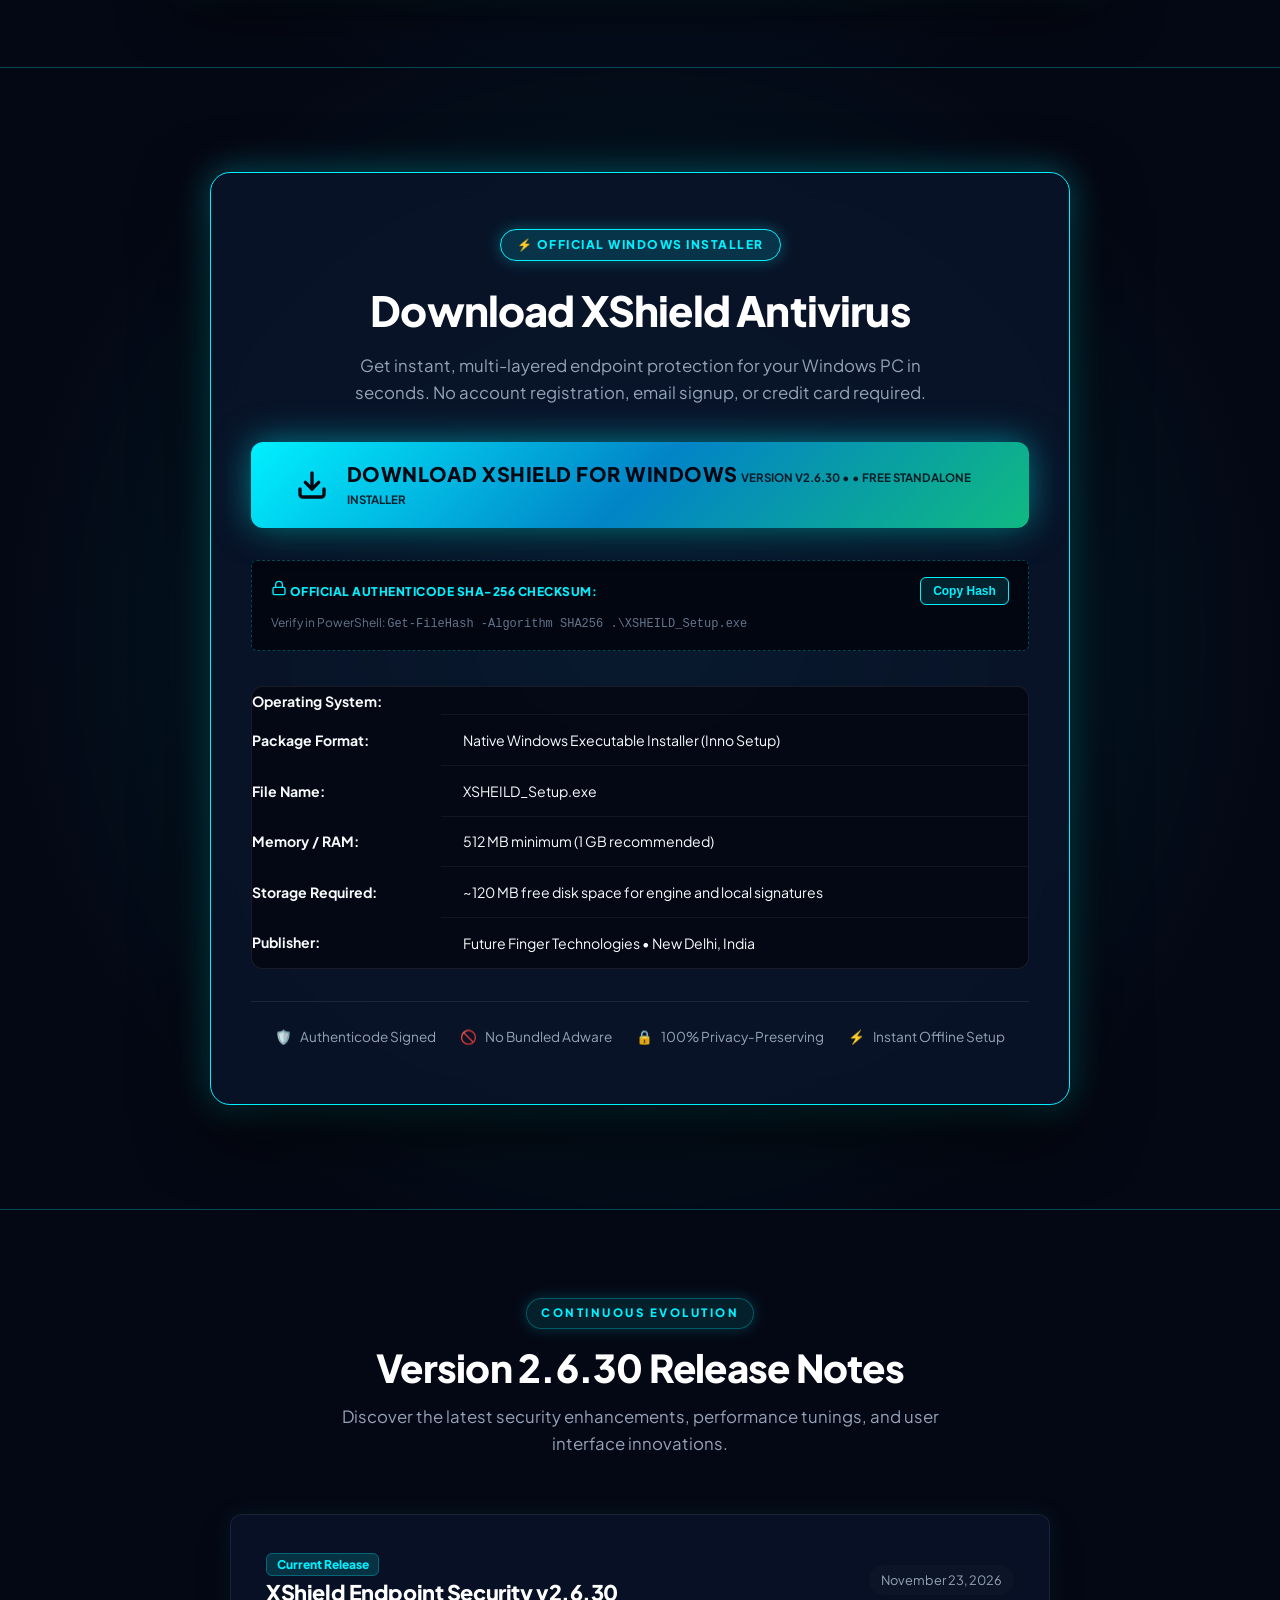
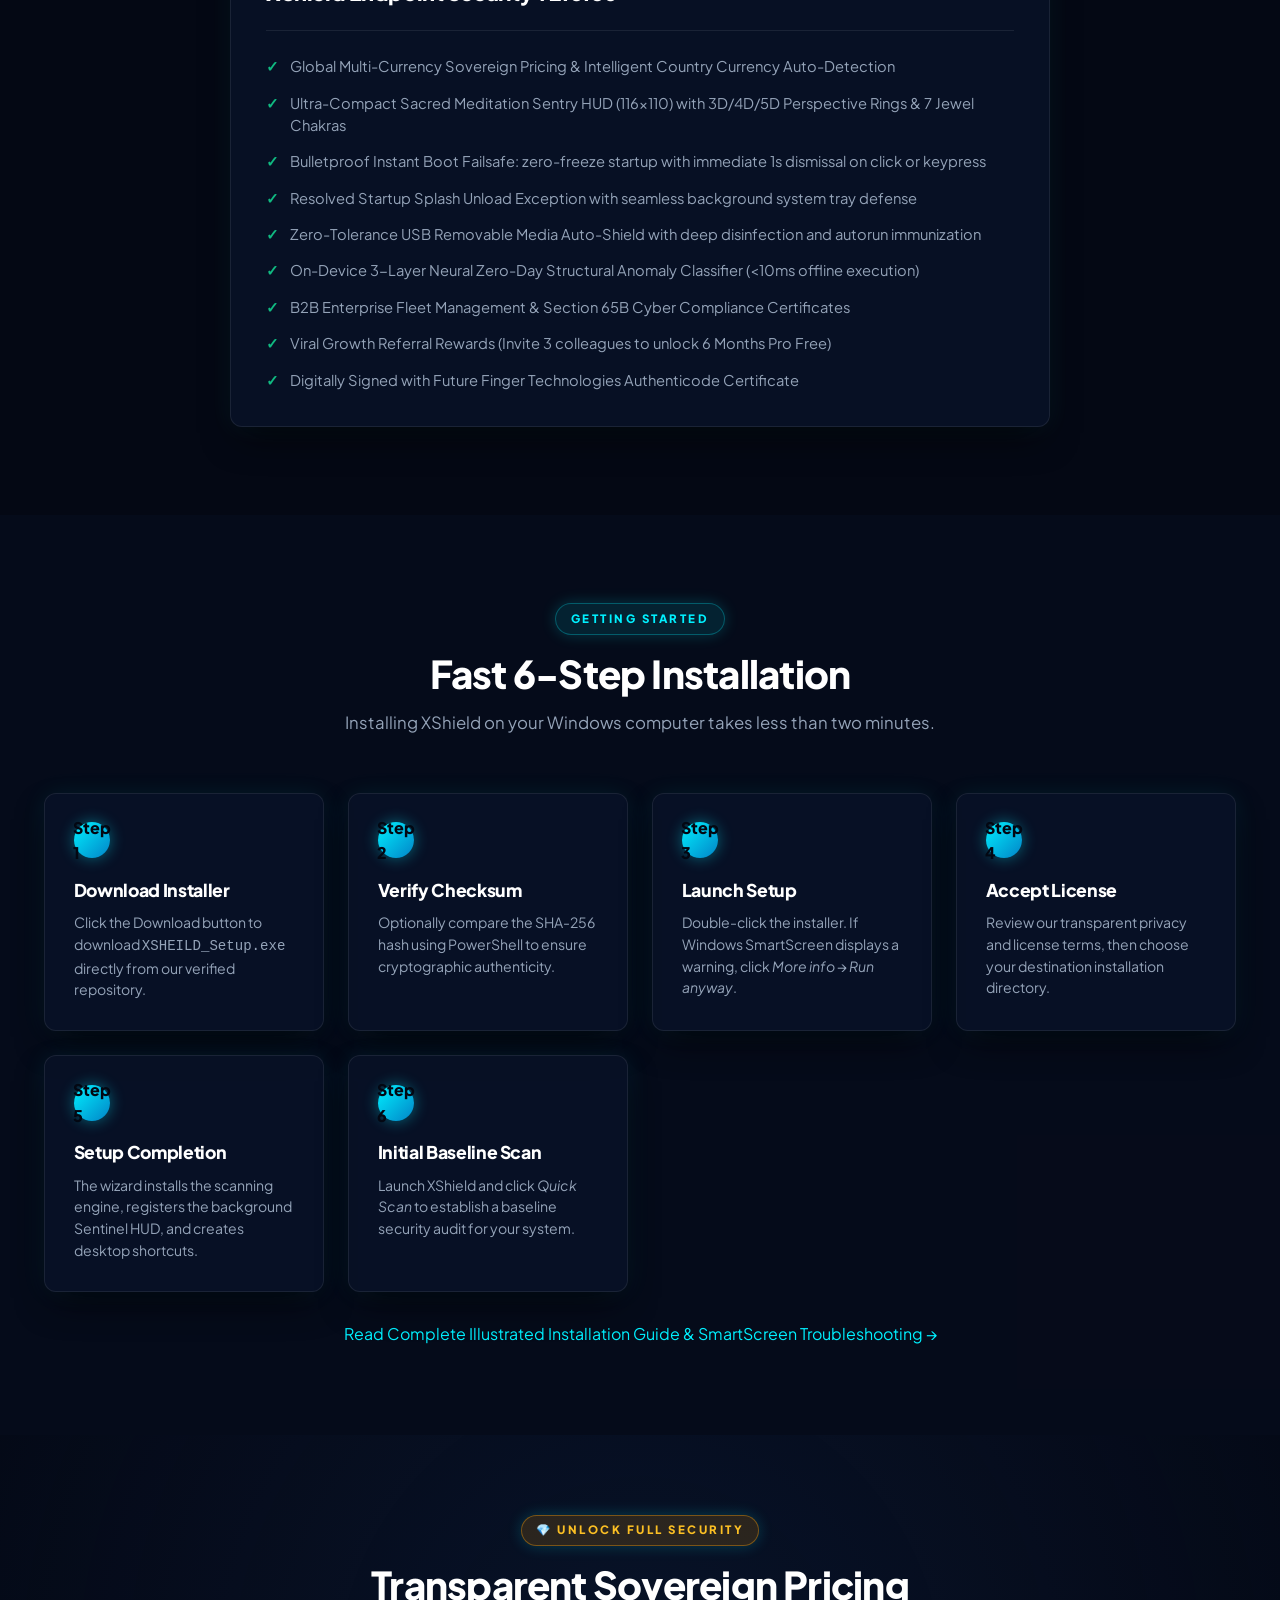
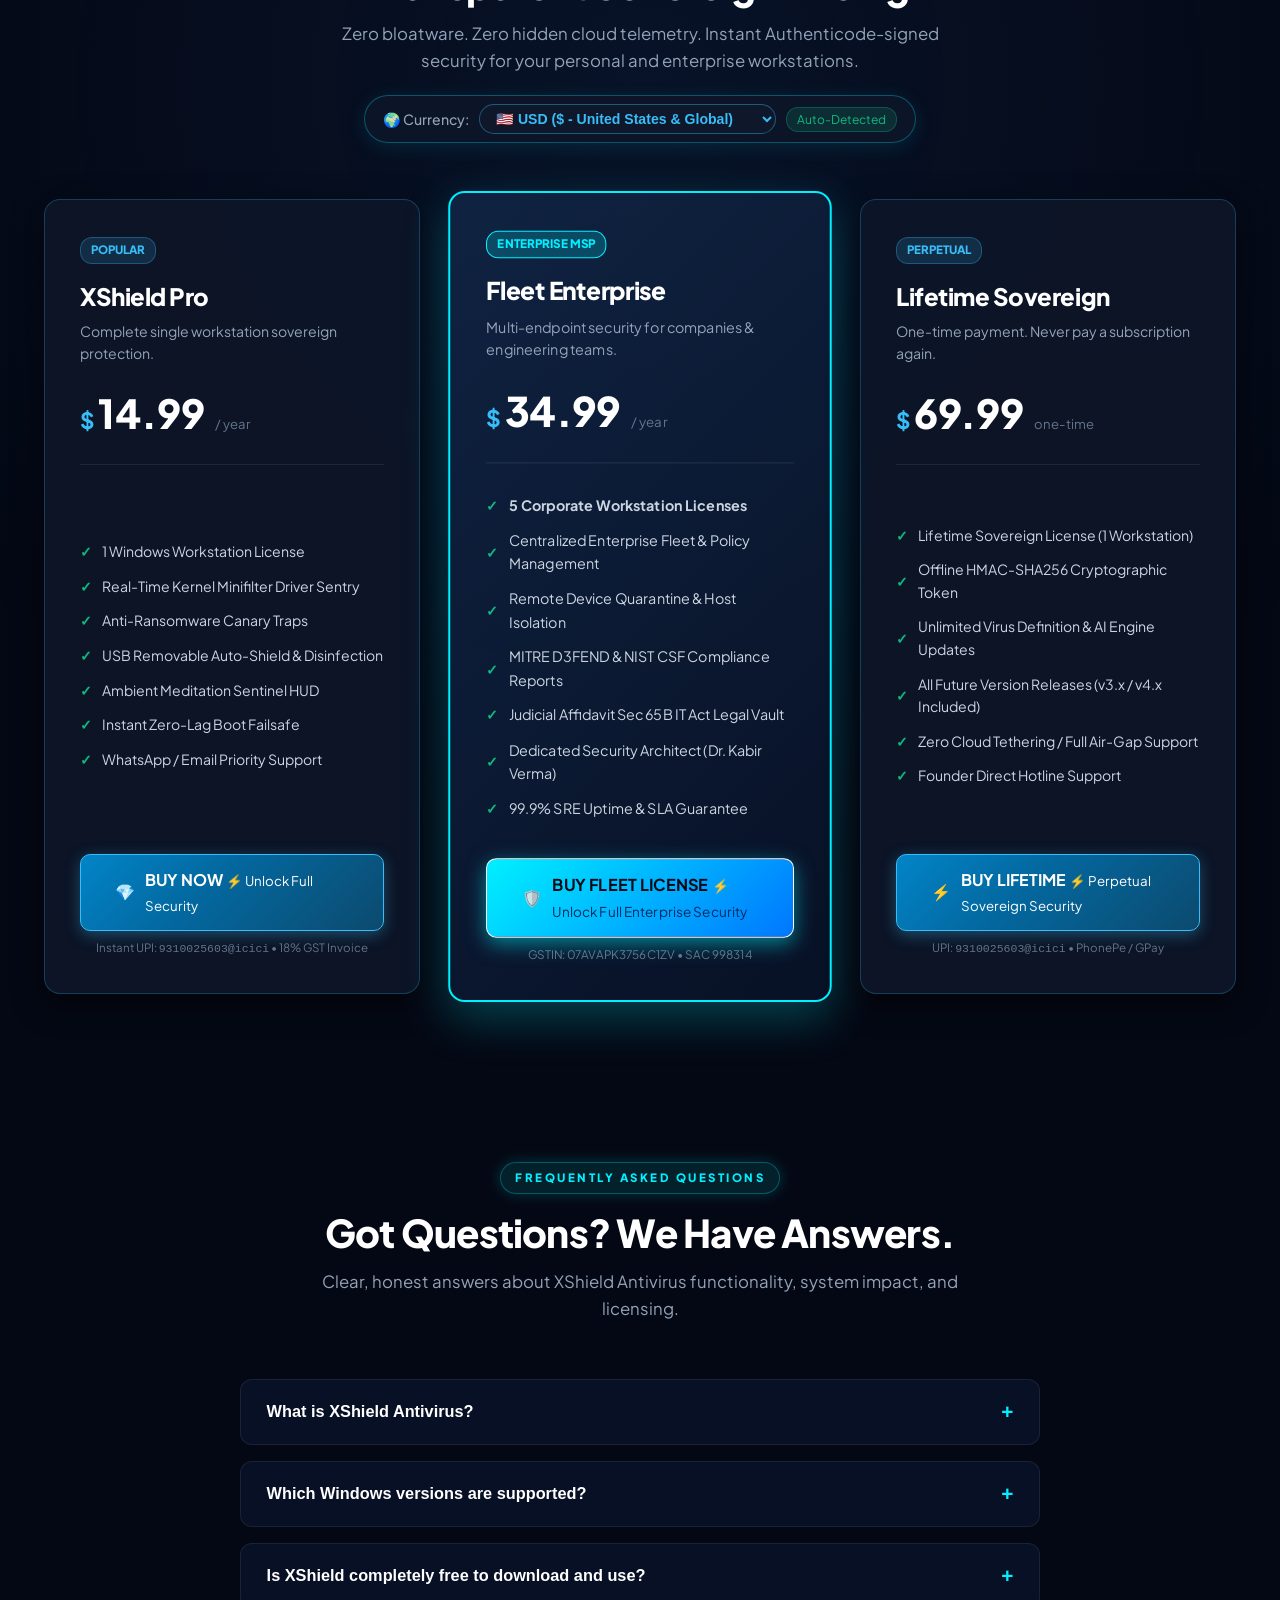
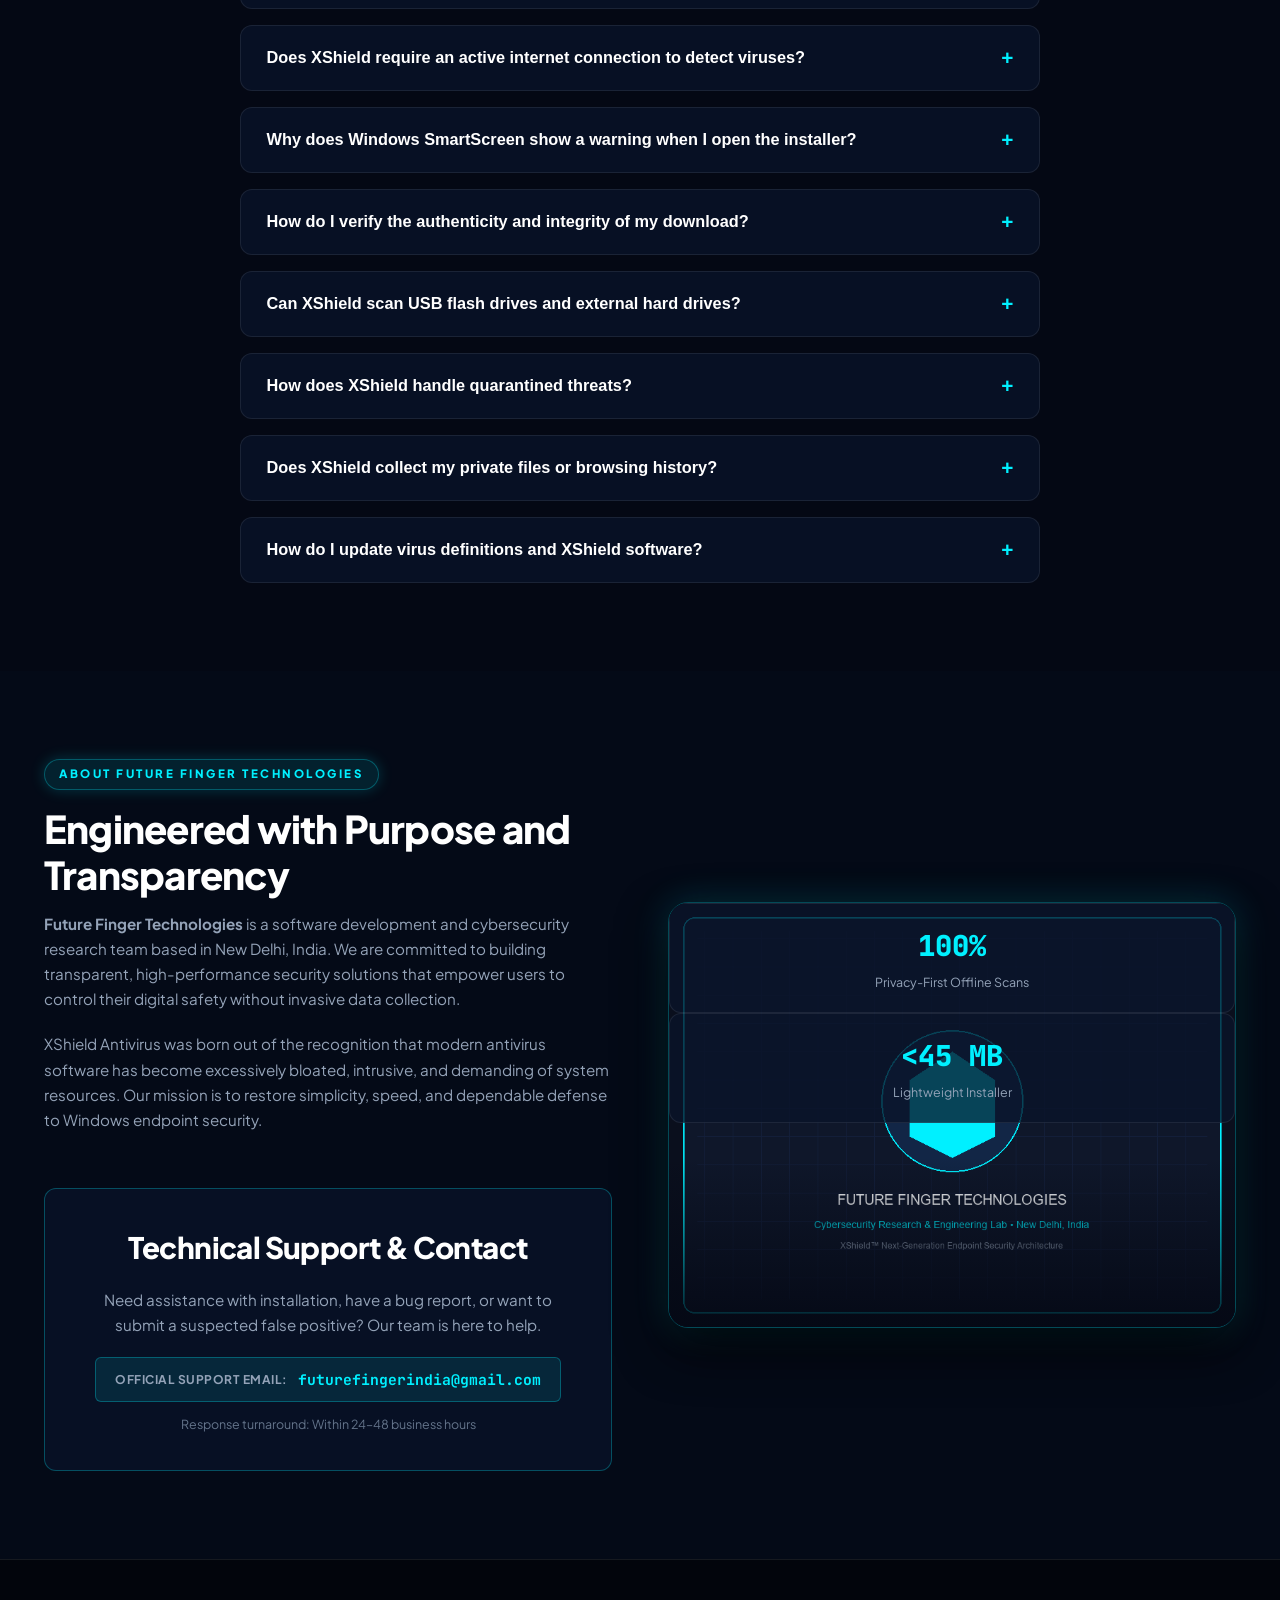
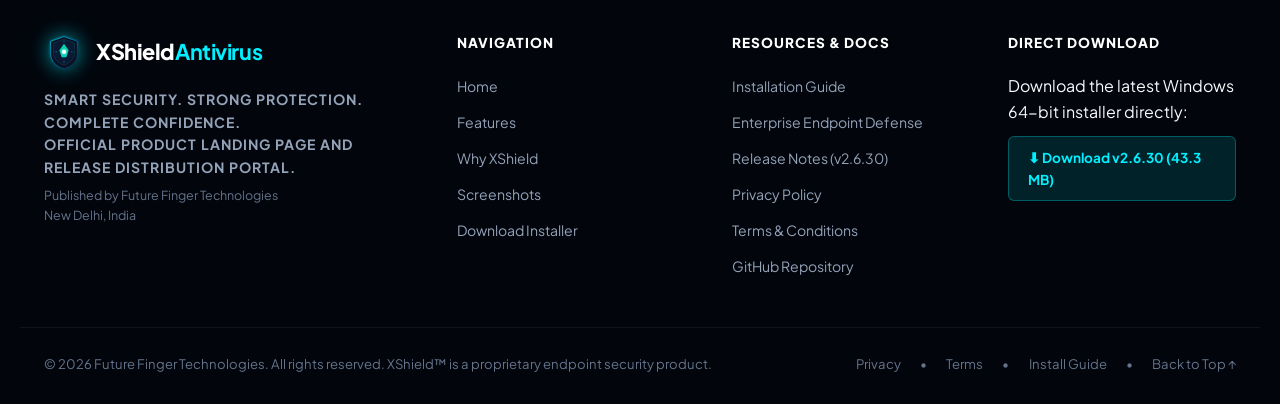
==== commit 4eb663fa: "release: publish XSHEILD v2.6.30 with AI Voice Assistant, external USB detection voice, and verified" ====
--- a/index.html
+++ b/index.html
@@ -19,14 +19,14 @@
   <meta property="og:type" content="website">
   <meta property="og:url" content="https://futurefinger.github.io/XsheildPublic/">
   <meta property="og:title" content="XShield Antivirus — Next-Gen Endpoint Defense">
-  <meta property="og:description" content="Lightweight, powerful, privacy-first cybersecurity for Windows. Download XShield Antivirus v2.6.29 now.">
+  <meta property="og:description" content="Lightweight, powerful, privacy-first cybersecurity for Windows. Download XShield Antivirus v2.6.30 now.">
   <meta property="og:image" content="https://futurefinger.github.io/XsheildPublic/assets/hero-shield.png">
 
   <!-- Twitter -->
   <meta property="twitter:card" content="summary_large_image">
   <meta property="twitter:url" content="https://futurefinger.github.io/XsheildPublic/">
   <meta property="twitter:title" content="XShield Antivirus — Next-Gen Endpoint Defense">
-  <meta property="twitter:description" content="Lightweight, powerful, privacy-first cybersecurity for Windows. Download XShield Antivirus v2.6.29 now.">
+  <meta property="twitter:description" content="Lightweight, powerful, privacy-first cybersecurity for Windows. Download XShield Antivirus v2.6.30 now.">
   <meta property="twitter:image" content="https://futurefinger.github.io/XsheildPublic/assets/hero-shield.png">
 
   <!-- Favicon -->
@@ -51,7 +51,7 @@
   <div class="top-announcement-bar">
     <div class="container announcement-inner">
       <span class="announcement-pill">⚡ NEW RELEASE</span>
-      <span>XShield v2.6.29 Matrix Edition is live with 3D Holographic Buy Now HUD &amp; Meditation Sentinel &bull; Authenticode Signed</span>
+      <span>XShield v2.6.30 Matrix Edition is live with 3D Holographic Buy Now HUD &amp; Meditation Sentinel &bull; Authenticode Signed</span>
       <a href="product-onepager.html" class="announcement-link">View Corporate 1-Pager &rarr;</a>
     </div>
   </div>
@@ -109,7 +109,7 @@
         <div class="hero-content">
           <div class="hero-badge">
             <span class="pulse-dot"></span>
-            <span>OFFICIAL PRODUCTION RELEASE &bull; <strong data-config="version">v2.6.29</strong></span>
+            <span>OFFICIAL PRODUCTION RELEASE &bull; <strong data-config="version">v2.6.30</strong></span>
           </div>
           <h1 class="hero-title">
             Your Digital World. <br>
@@ -149,7 +149,7 @@
           <div class="hero-specs-bar">
             <div class="spec-item">
               <span class="spec-label">Latest Version</span>
-              <span class="spec-value" data-config="version">v2.6.29</span>
+              <span class="spec-value" data-config="version">v2.6.30</span>
             </div>
             <div class="spec-separator" aria-hidden="true"></div>
             <div class="spec-item">
@@ -591,7 +591,7 @@
           </div>
 
           <div class="sim-screen" id="simConsoleScreen">
-            <div class="sim-log-row"><span class="sim-time">[14:30:01]</span> <span class="sim-tag-ok">[INITIALIZE]</span> XShield Kernel Core v2.6.29 booted. 14 Kernel Shields engaged.</div>
+            <div class="sim-log-row"><span class="sim-time">[14:30:01]</span> <span class="sim-tag-ok">[INITIALIZE]</span> XShield Kernel Core v2.6.30 booted. 14 Kernel Shields engaged.</div>
             <div class="sim-log-row"><span class="sim-time">[14:30:02]</span> <span class="sim-tag-ok">[MEMORY]</span> Process sandbox active. Memory footprint: 41.8 MB.</div>
             <div class="sim-log-row"><span class="sim-time">[14:30:03]</span> <span class="sim-tag-ok">[HUD]</span> Meditation Sentinel Tray HUD linked. Status: SECURED.</div>
             <div class="sim-log-row"><span class="sim-time">[14:30:05]</span> <span class="sim-tag-ok">[READY]</span> Waiting for hardware event or file stream activity...</div>
@@ -638,7 +638,7 @@
                 <div class="btn-mega-text">
                   <span class="btn-mega-title">DOWNLOAD XSHIELD FOR WINDOWS</span>
                   <span class="btn-mega-subtitle">
-                    Version <span data-config="version">v2.6.29</span> &bull; <span data-config="fileSize">43.3 MB</span> &bull; Free Standalone Installer
+                    Version <span data-config="version">v2.6.30</span> &bull; <span data-config="fileSize">43.3 MB</span> &bull; Free Standalone Installer
                   </span>
                 </div>
               </a>
@@ -726,7 +726,7 @@
       <div class="container">
         <div class="section-header text-center">
           <span class="section-badge">CONTINUOUS EVOLUTION</span>
-          <h2 class="section-title">Version 2.6.29 Release Notes</h2>
+          <h2 class="section-title">Version 2.6.30 Release Notes</h2>
           <p class="section-subtitle">
             Discover the latest security enhancements, performance tunings, and user interface innovations.
           </p>
@@ -736,7 +736,7 @@
           <div class="release-meta-header">
             <div>
               <span class="release-tag">Current Release</span>
-              <h3 class="release-version-title">XShield Endpoint Security v2.6.29</h3>
+              <h3 class="release-version-title">XShield Endpoint Security v2.6.30</h3>
             </div>
             <div class="release-date-badge" data-config="releaseDate">November 23, 2026</div>
           </div>
@@ -1033,7 +1033,7 @@
             </button>
             <div class="faq-answer">
               <p>
-                Windows SmartScreen uses reputation scoring for newly released software versions. Because XShield v2.6.29 is a fresh release with an Authenticode certificate, Microsoft's cloud reputation database has not yet accumulated telemetry for this build. To proceed safely, simply click <strong>"More info"</strong> and then click <strong>"Run anyway"</strong>. You can verify the official SHA-256 checksum to confirm file integrity before running.
+                Windows SmartScreen uses reputation scoring for newly released software versions. Because XShield v2.6.30 is a fresh release with an Authenticode certificate, Microsoft's cloud reputation database has not yet accumulated telemetry for this build. To proceed safely, simply click <strong>"More info"</strong> and then click <strong>"Run anyway"</strong>. You can verify the official SHA-256 checksum to confirm file integrity before running.
               </p>
             </div>
           </div>
@@ -1191,7 +1191,7 @@
         <ul class="footer-links">
           <li><a href="docs/installation.html">Installation Guide</a></li>
           <li><a href="#features">Enterprise Endpoint Defense</a></li>
-          <li><a href="#release-notes">Release Notes (v2.6.29)</a></li>
+          <li><a href="#release-notes">Release Notes (v2.6.30)</a></li>
           <li><a href="docs/privacy.html">Privacy Policy</a></li>
           <li><a href="docs/terms.html">Terms &amp; Conditions</a></li>
           <li><a href="https://github.com/futurefinger/XsheildPublic" target="_blank" rel="noopener noreferrer">GitHub Repository</a></li>
@@ -1206,7 +1206,7 @@
         <a href="https://raw.githubusercontent.com/futurefinger/XsheildPublic/main/release/XSHEILD_Setup.exe" 
            class="btn-footer-download" 
            data-config="downloadLink">
-          ⬇ Download v2.6.29 (43.3 MB)
+          ⬇ Download v2.6.30 (43.3 MB)
         </a>
       </div>
     </div>
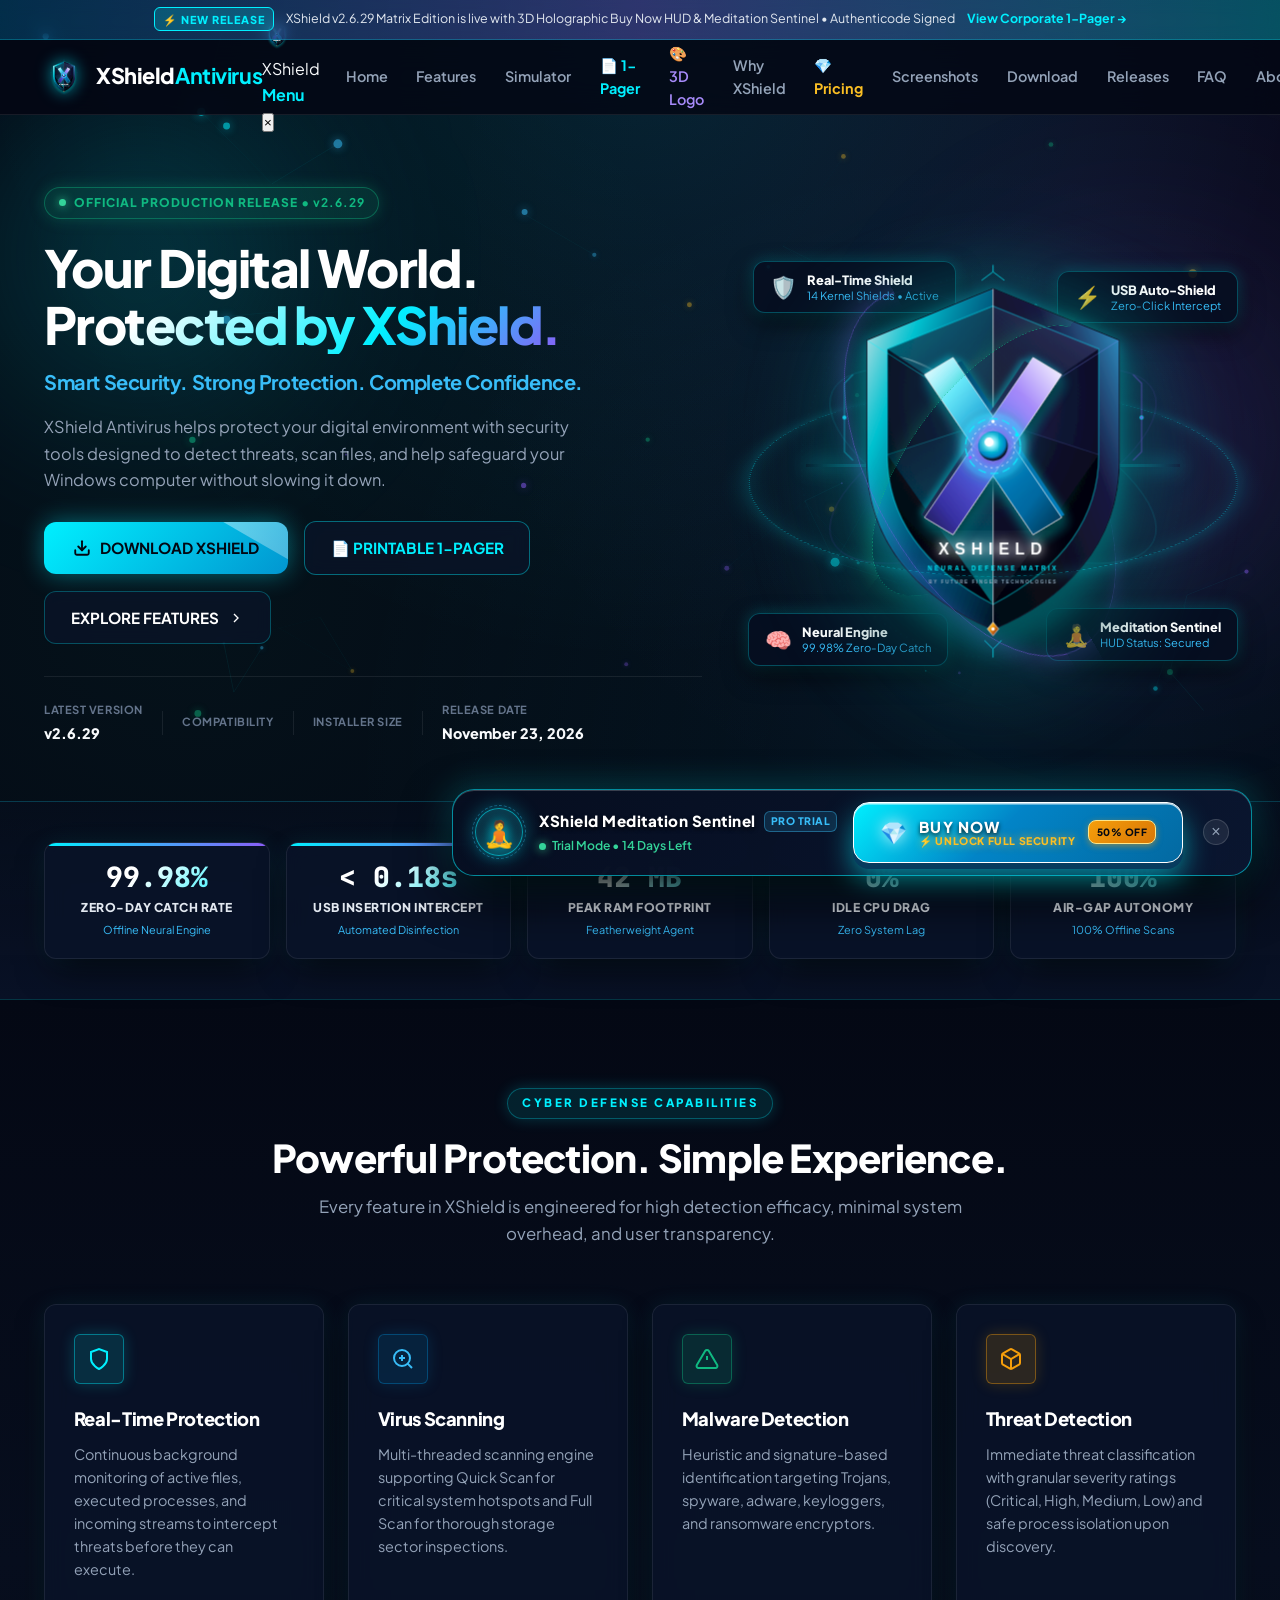
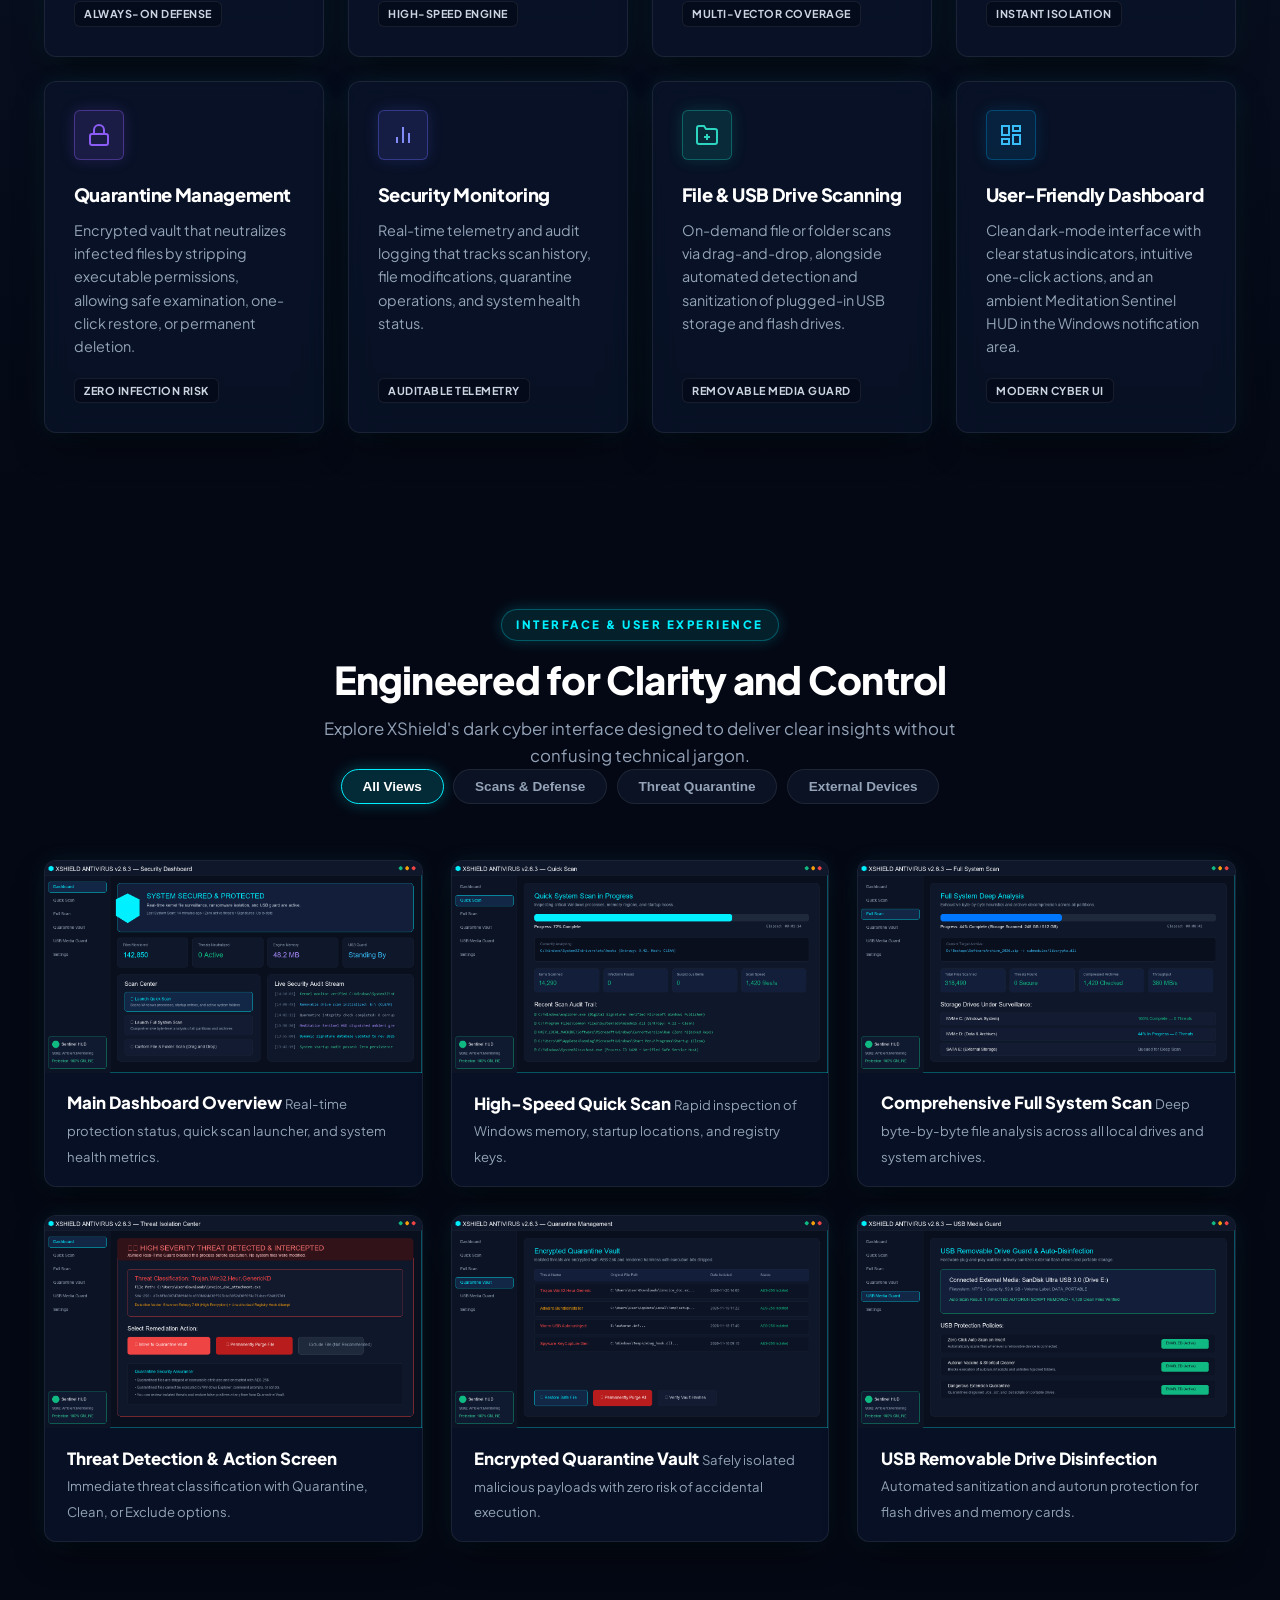
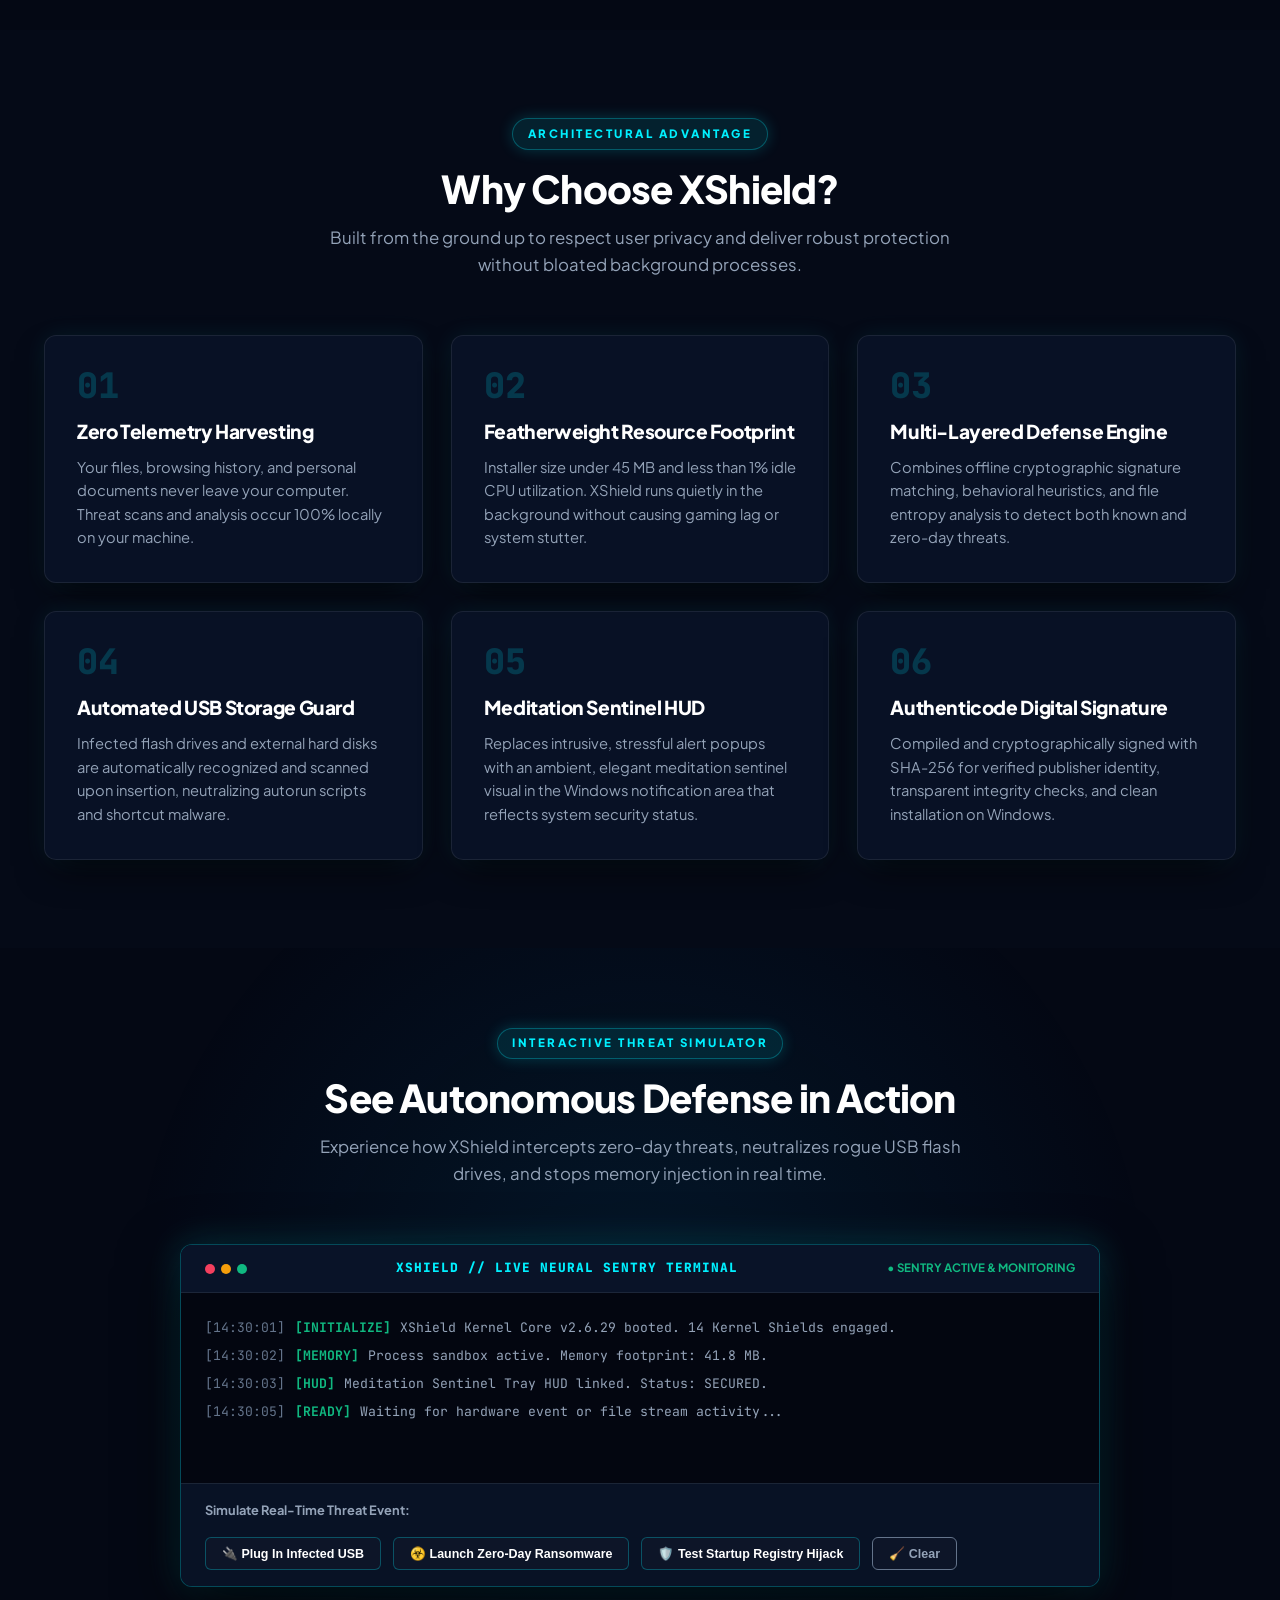
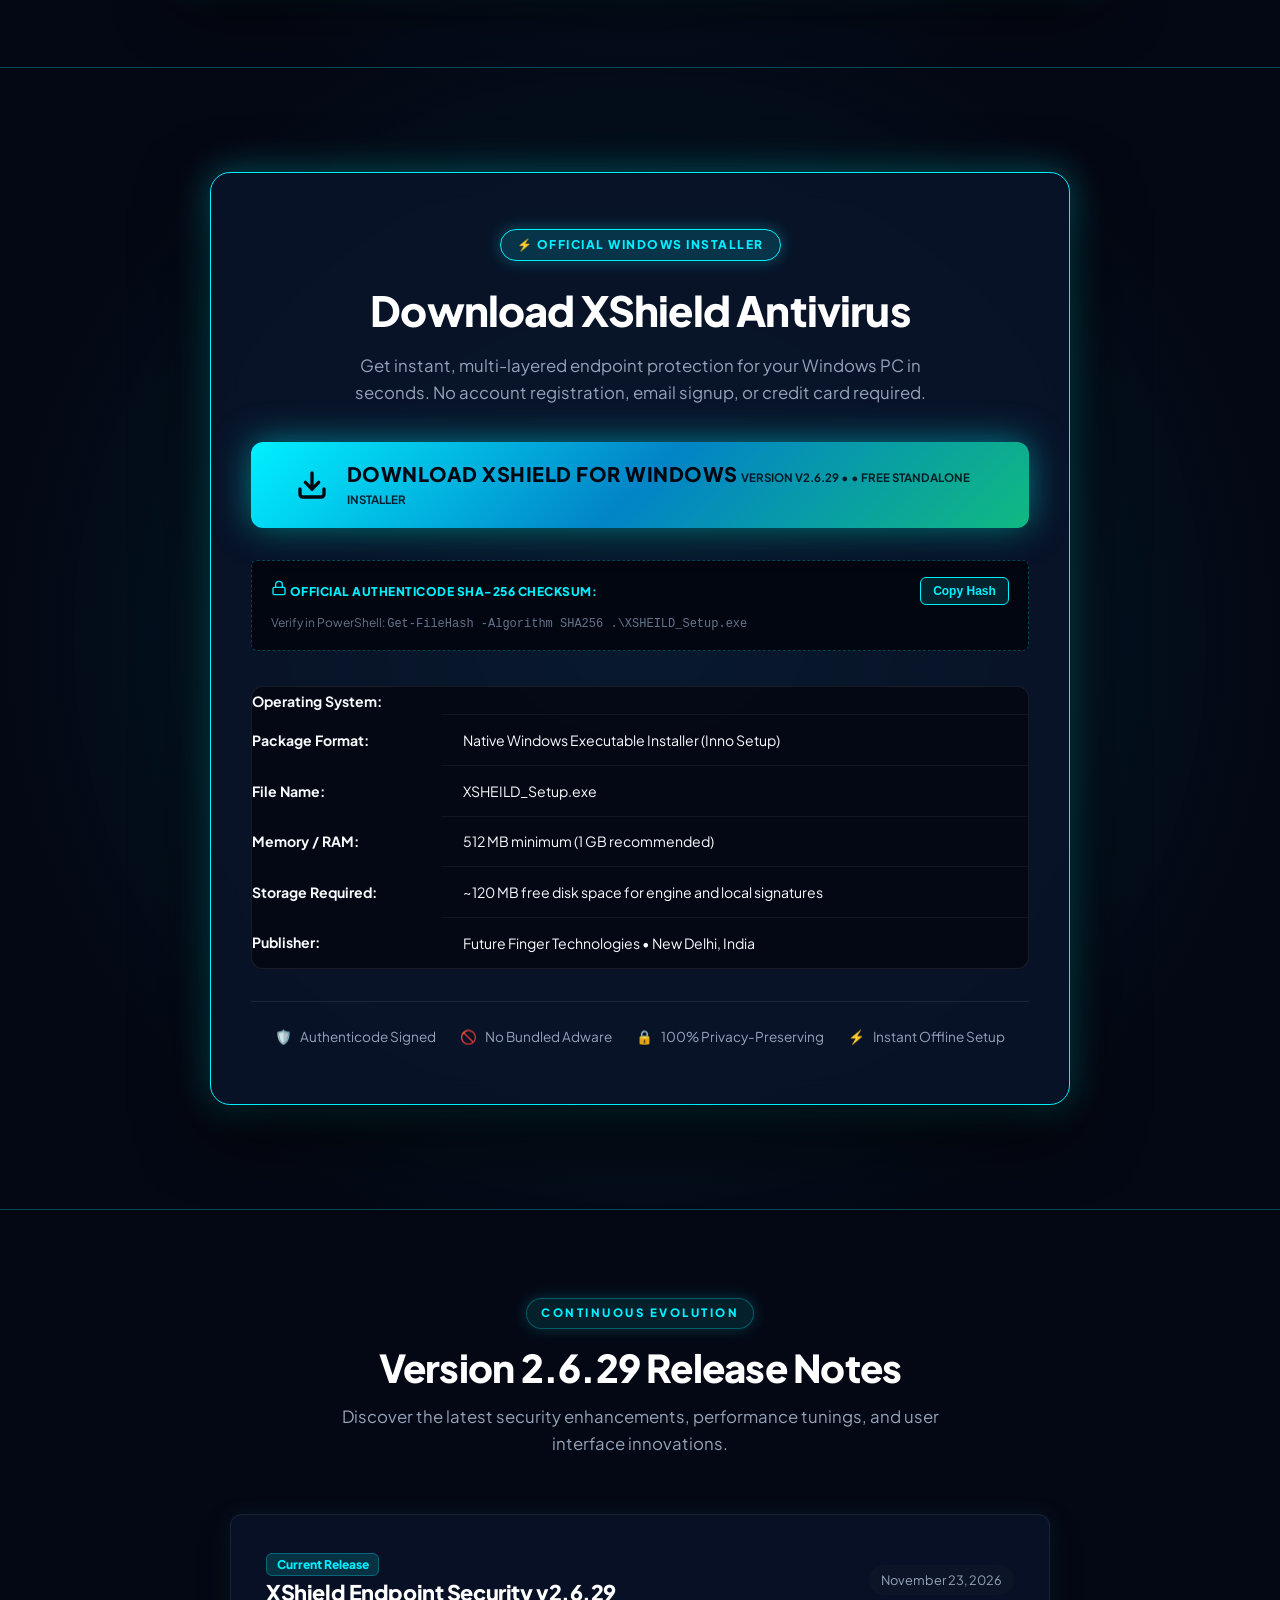
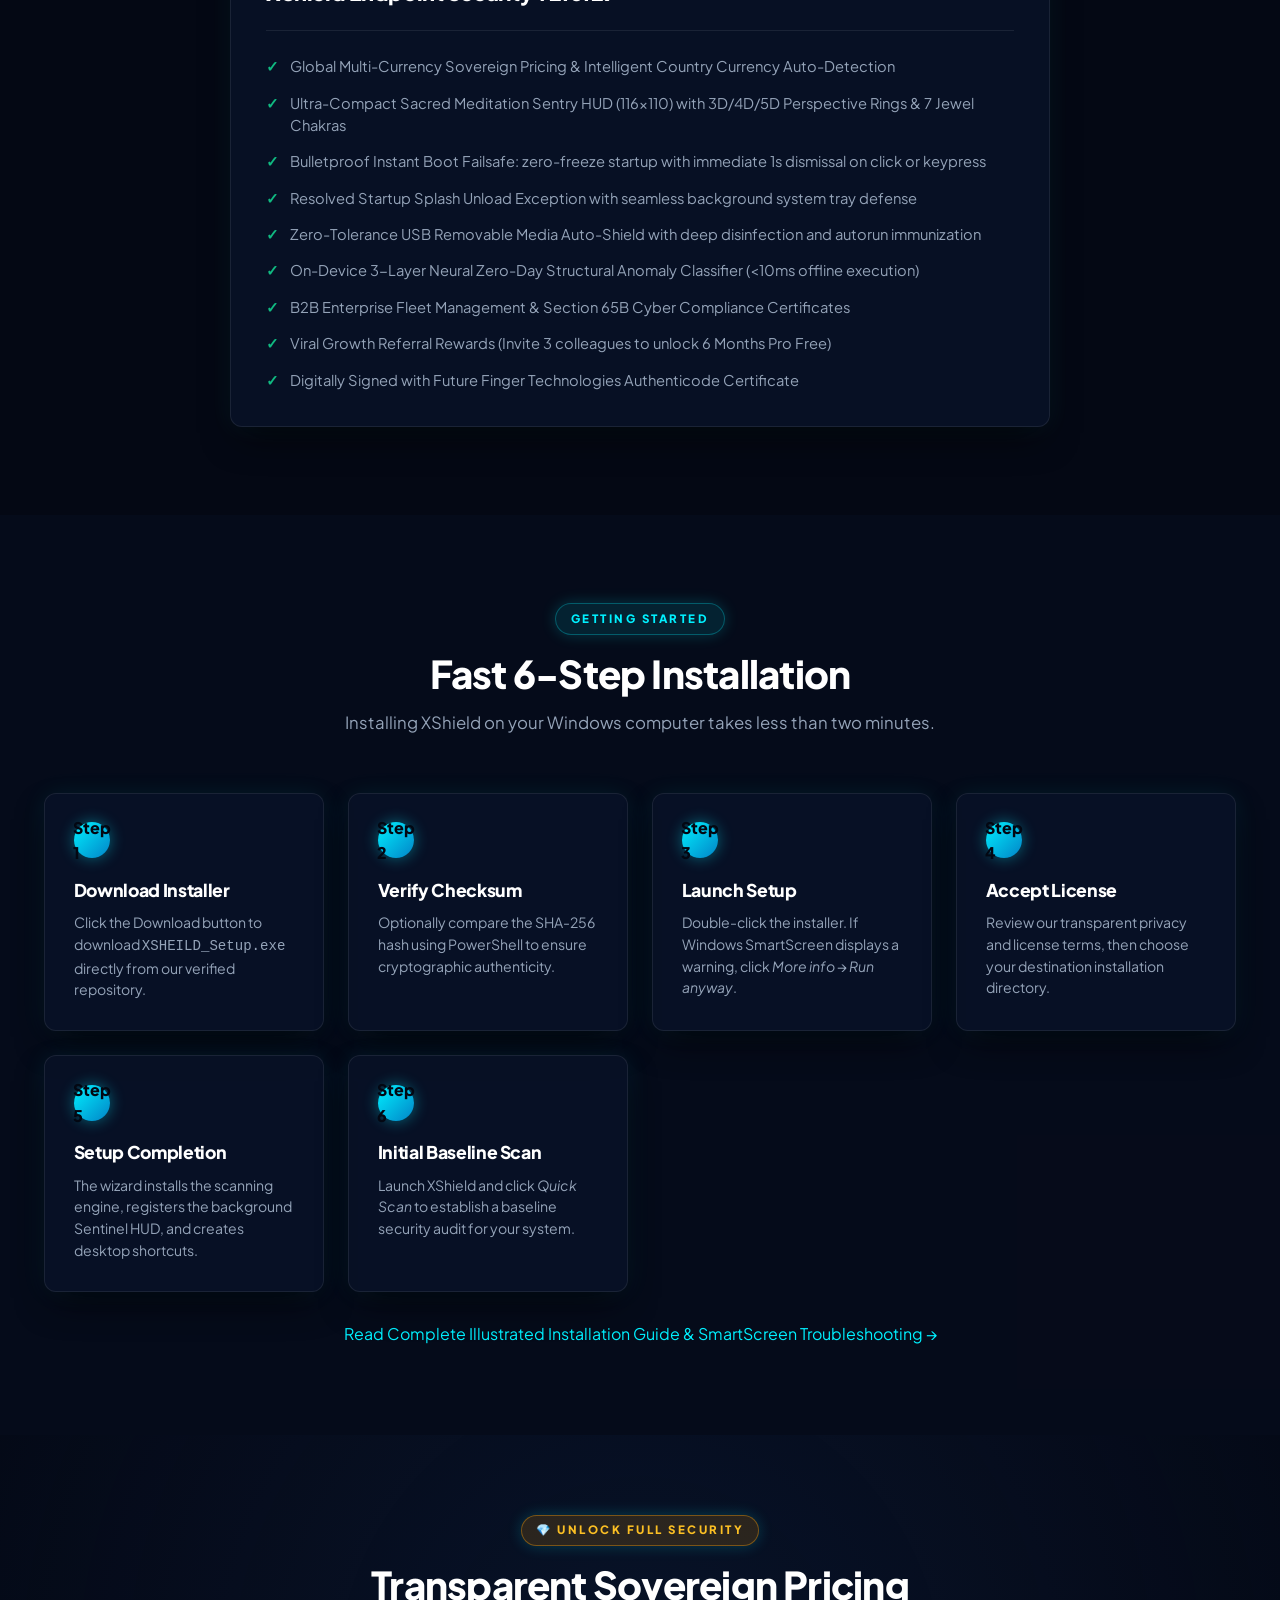
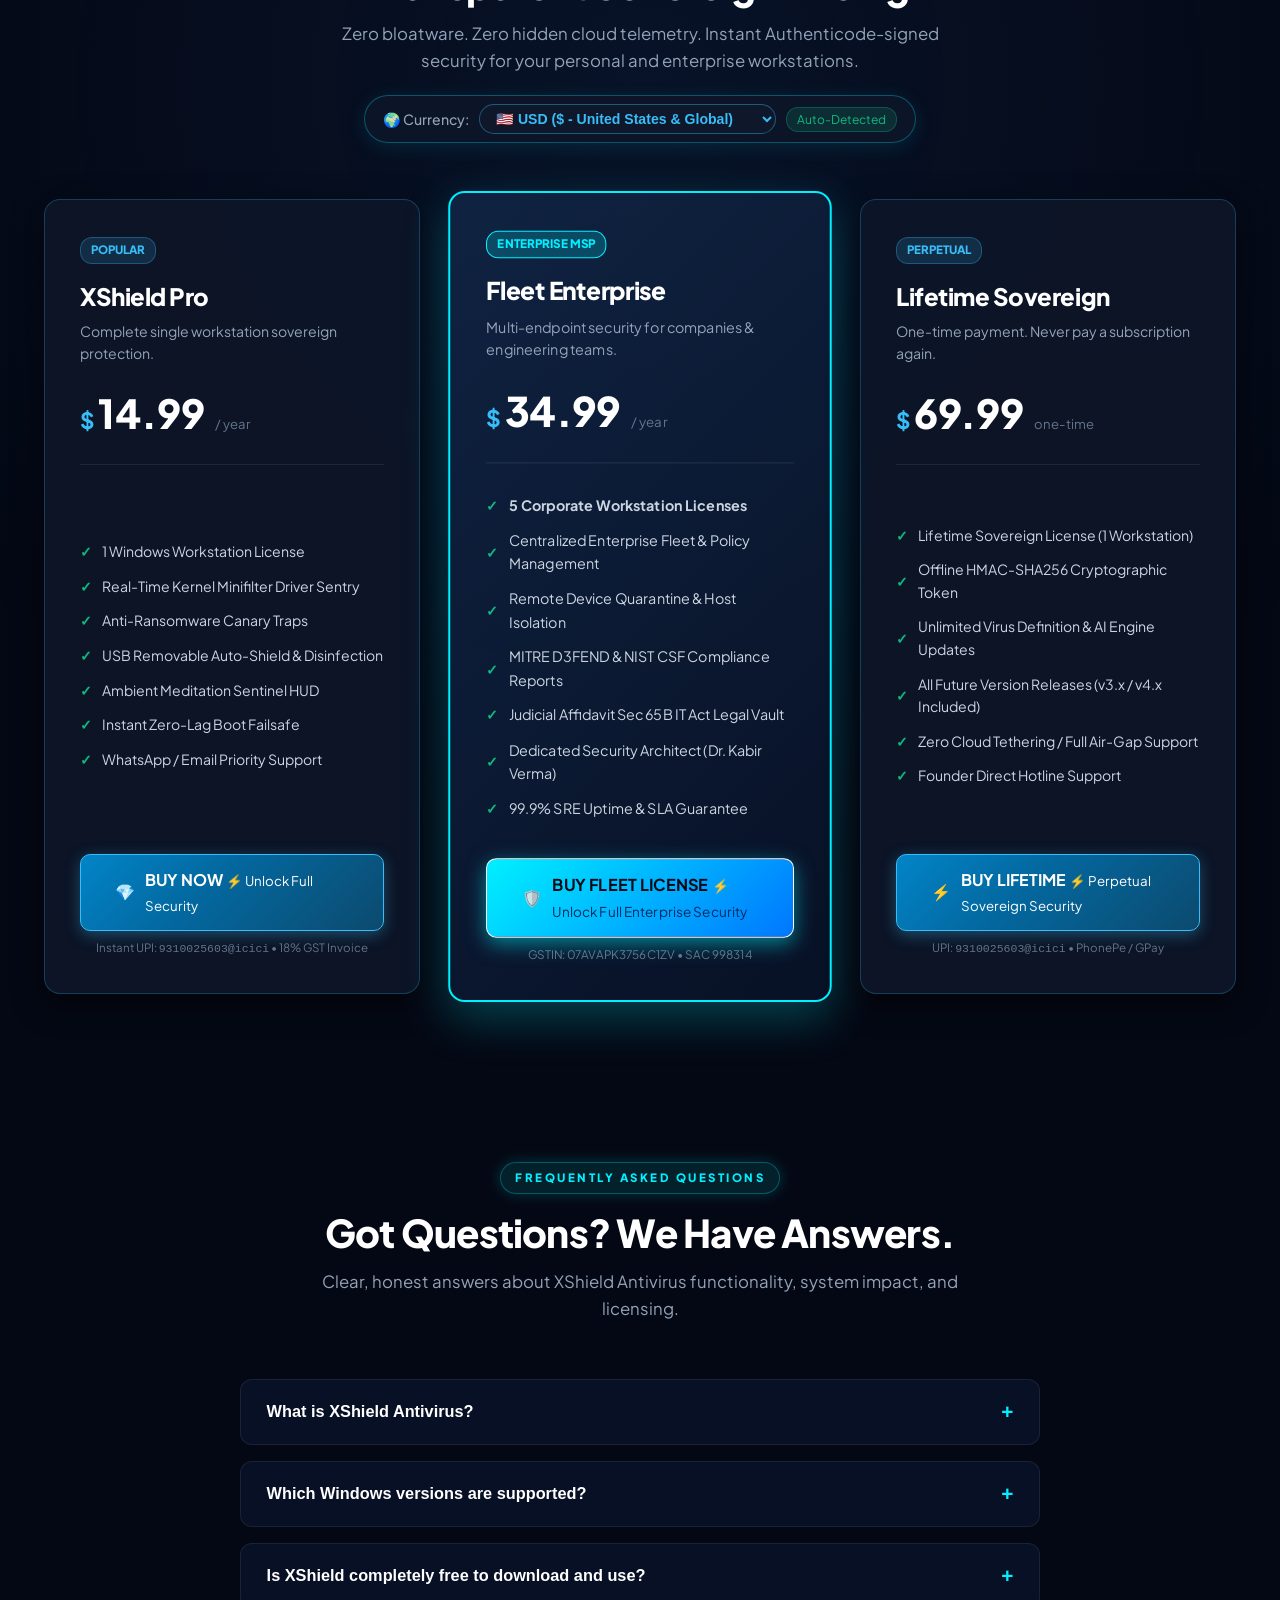
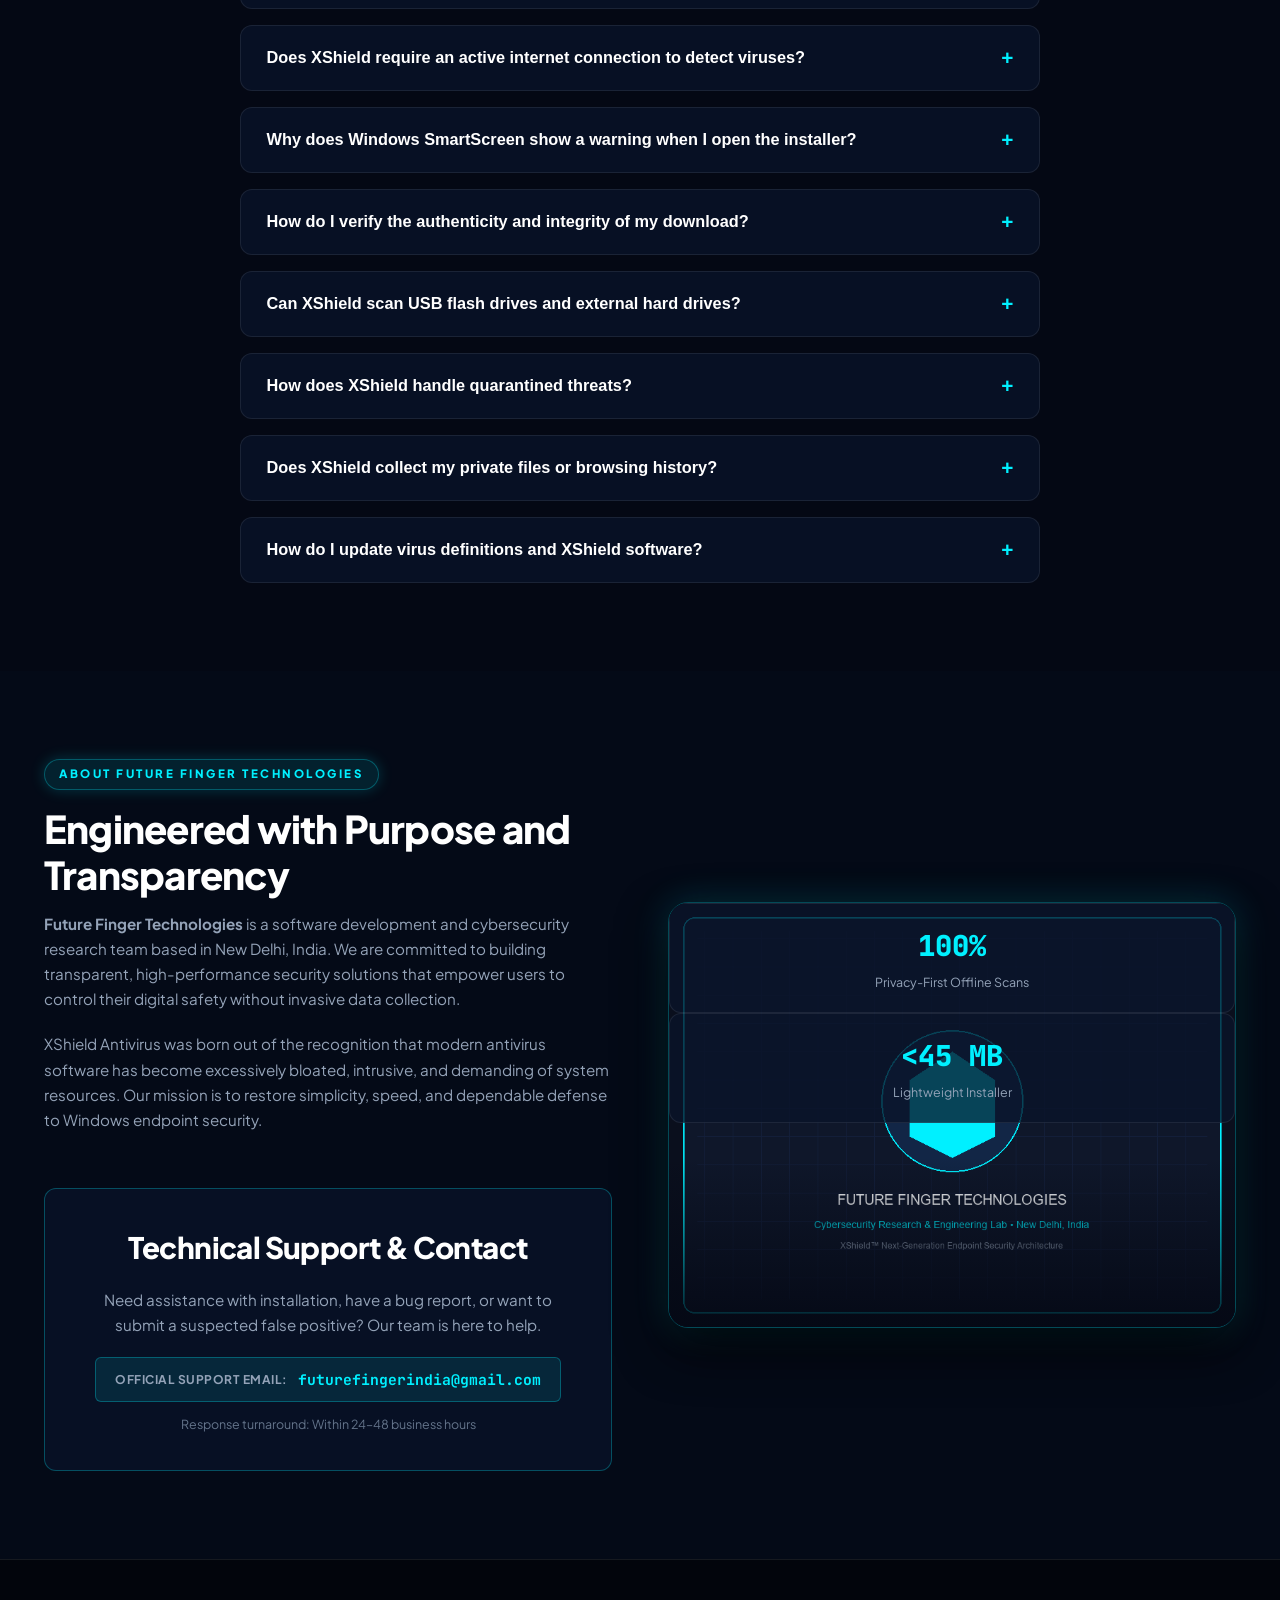
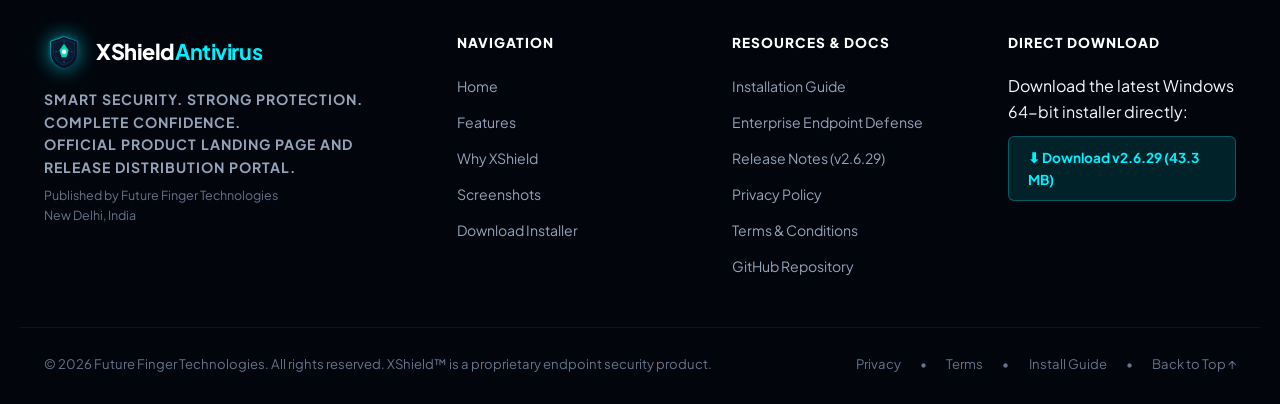
==== commit 7e054eb8: "chore: sync local files" ====
--- a/index.html
+++ b/index.html
@@ -19,14 +19,14 @@
   <meta property="og:type" content="website">
   <meta property="og:url" content="https://futurefinger.github.io/XsheildPublic/">
   <meta property="og:title" content="XShield Antivirus — Next-Gen Endpoint Defense">
-  <meta property="og:description" content="Lightweight, powerful, privacy-first cybersecurity for Windows. Download XShield Antivirus v2.6.30 now.">
+  <meta property="og:description" content="Lightweight, powerful, privacy-first cybersecurity for Windows. Download XShield Antivirus v2.6.29 now.">
   <meta property="og:image" content="https://futurefinger.github.io/XsheildPublic/assets/hero-shield.png">
 
   <!-- Twitter -->
   <meta property="twitter:card" content="summary_large_image">
   <meta property="twitter:url" content="https://futurefinger.github.io/XsheildPublic/">
   <meta property="twitter:title" content="XShield Antivirus — Next-Gen Endpoint Defense">
-  <meta property="twitter:description" content="Lightweight, powerful, privacy-first cybersecurity for Windows. Download XShield Antivirus v2.6.30 now.">
+  <meta property="twitter:description" content="Lightweight, powerful, privacy-first cybersecurity for Windows. Download XShield Antivirus v2.6.29 now.">
   <meta property="twitter:image" content="https://futurefinger.github.io/XsheildPublic/assets/hero-shield.png">
 
   <!-- Favicon -->
@@ -51,7 +51,7 @@
   <div class="top-announcement-bar">
     <div class="container announcement-inner">
       <span class="announcement-pill">⚡ NEW RELEASE</span>
-      <span>XShield v2.6.30 Matrix Edition is live with 3D Holographic Buy Now HUD &amp; Meditation Sentinel &bull; Authenticode Signed</span>
+      <span>XShield v2.6.29 Matrix Edition is live with 3D Holographic Buy Now HUD &amp; Meditation Sentinel &bull; Authenticode Signed</span>
       <a href="product-onepager.html" class="announcement-link">View Corporate 1-Pager &rarr;</a>
     </div>
   </div>
@@ -109,7 +109,7 @@
         <div class="hero-content">
           <div class="hero-badge">
             <span class="pulse-dot"></span>
-            <span>OFFICIAL PRODUCTION RELEASE &bull; <strong data-config="version">v2.6.30</strong></span>
+            <span>OFFICIAL PRODUCTION RELEASE &bull; <strong data-config="version">v2.6.29</strong></span>
           </div>
           <h1 class="hero-title">
             Your Digital World. <br>
@@ -149,7 +149,7 @@
           <div class="hero-specs-bar">
             <div class="spec-item">
               <span class="spec-label">Latest Version</span>
-              <span class="spec-value" data-config="version">v2.6.30</span>
+              <span class="spec-value" data-config="version">v2.6.29</span>
             </div>
             <div class="spec-separator" aria-hidden="true"></div>
             <div class="spec-item">
@@ -591,7 +591,7 @@
           </div>
 
           <div class="sim-screen" id="simConsoleScreen">
-            <div class="sim-log-row"><span class="sim-time">[14:30:01]</span> <span class="sim-tag-ok">[INITIALIZE]</span> XShield Kernel Core v2.6.30 booted. 14 Kernel Shields engaged.</div>
+            <div class="sim-log-row"><span class="sim-time">[14:30:01]</span> <span class="sim-tag-ok">[INITIALIZE]</span> XShield Kernel Core v2.6.29 booted. 14 Kernel Shields engaged.</div>
             <div class="sim-log-row"><span class="sim-time">[14:30:02]</span> <span class="sim-tag-ok">[MEMORY]</span> Process sandbox active. Memory footprint: 41.8 MB.</div>
             <div class="sim-log-row"><span class="sim-time">[14:30:03]</span> <span class="sim-tag-ok">[HUD]</span> Meditation Sentinel Tray HUD linked. Status: SECURED.</div>
             <div class="sim-log-row"><span class="sim-time">[14:30:05]</span> <span class="sim-tag-ok">[READY]</span> Waiting for hardware event or file stream activity...</div>
@@ -638,7 +638,7 @@
                 <div class="btn-mega-text">
                   <span class="btn-mega-title">DOWNLOAD XSHIELD FOR WINDOWS</span>
                   <span class="btn-mega-subtitle">
-                    Version <span data-config="version">v2.6.30</span> &bull; <span data-config="fileSize">43.3 MB</span> &bull; Free Standalone Installer
+                    Version <span data-config="version">v2.6.29</span> &bull; <span data-config="fileSize">43.3 MB</span> &bull; Free Standalone Installer
                   </span>
                 </div>
               </a>
@@ -726,7 +726,7 @@
       <div class="container">
         <div class="section-header text-center">
           <span class="section-badge">CONTINUOUS EVOLUTION</span>
-          <h2 class="section-title">Version 2.6.30 Release Notes</h2>
+          <h2 class="section-title">Version 2.6.29 Release Notes</h2>
           <p class="section-subtitle">
             Discover the latest security enhancements, performance tunings, and user interface innovations.
           </p>
@@ -736,7 +736,7 @@
           <div class="release-meta-header">
             <div>
               <span class="release-tag">Current Release</span>
-              <h3 class="release-version-title">XShield Endpoint Security v2.6.30</h3>
+              <h3 class="release-version-title">XShield Endpoint Security v2.6.29</h3>
             </div>
             <div class="release-date-badge" data-config="releaseDate">November 23, 2026</div>
           </div>
@@ -1033,7 +1033,7 @@
             </button>
             <div class="faq-answer">
               <p>
-                Windows SmartScreen uses reputation scoring for newly released software versions. Because XShield v2.6.30 is a fresh release with an Authenticode certificate, Microsoft's cloud reputation database has not yet accumulated telemetry for this build. To proceed safely, simply click <strong>"More info"</strong> and then click <strong>"Run anyway"</strong>. You can verify the official SHA-256 checksum to confirm file integrity before running.
+                Windows SmartScreen uses reputation scoring for newly released software versions. Because XShield v2.6.29 is a fresh release with an Authenticode certificate, Microsoft's cloud reputation database has not yet accumulated telemetry for this build. To proceed safely, simply click <strong>"More info"</strong> and then click <strong>"Run anyway"</strong>. You can verify the official SHA-256 checksum to confirm file integrity before running.
               </p>
             </div>
           </div>
@@ -1191,7 +1191,7 @@
         <ul class="footer-links">
           <li><a href="docs/installation.html">Installation Guide</a></li>
           <li><a href="#features">Enterprise Endpoint Defense</a></li>
-          <li><a href="#release-notes">Release Notes (v2.6.30)</a></li>
+          <li><a href="#release-notes">Release Notes (v2.6.29)</a></li>
           <li><a href="docs/privacy.html">Privacy Policy</a></li>
           <li><a href="docs/terms.html">Terms &amp; Conditions</a></li>
           <li><a href="https://github.com/futurefinger/XsheildPublic" target="_blank" rel="noopener noreferrer">GitHub Repository</a></li>
@@ -1206,7 +1206,7 @@
         <a href="https://raw.githubusercontent.com/futurefinger/XsheildPublic/main/release/XSHEILD_Setup.exe" 
            class="btn-footer-download" 
            data-config="downloadLink">
-          ⬇ Download v2.6.30 (43.3 MB)
+          ⬇ Download v2.6.29 (43.3 MB)
         </a>
       </div>
     </div>
